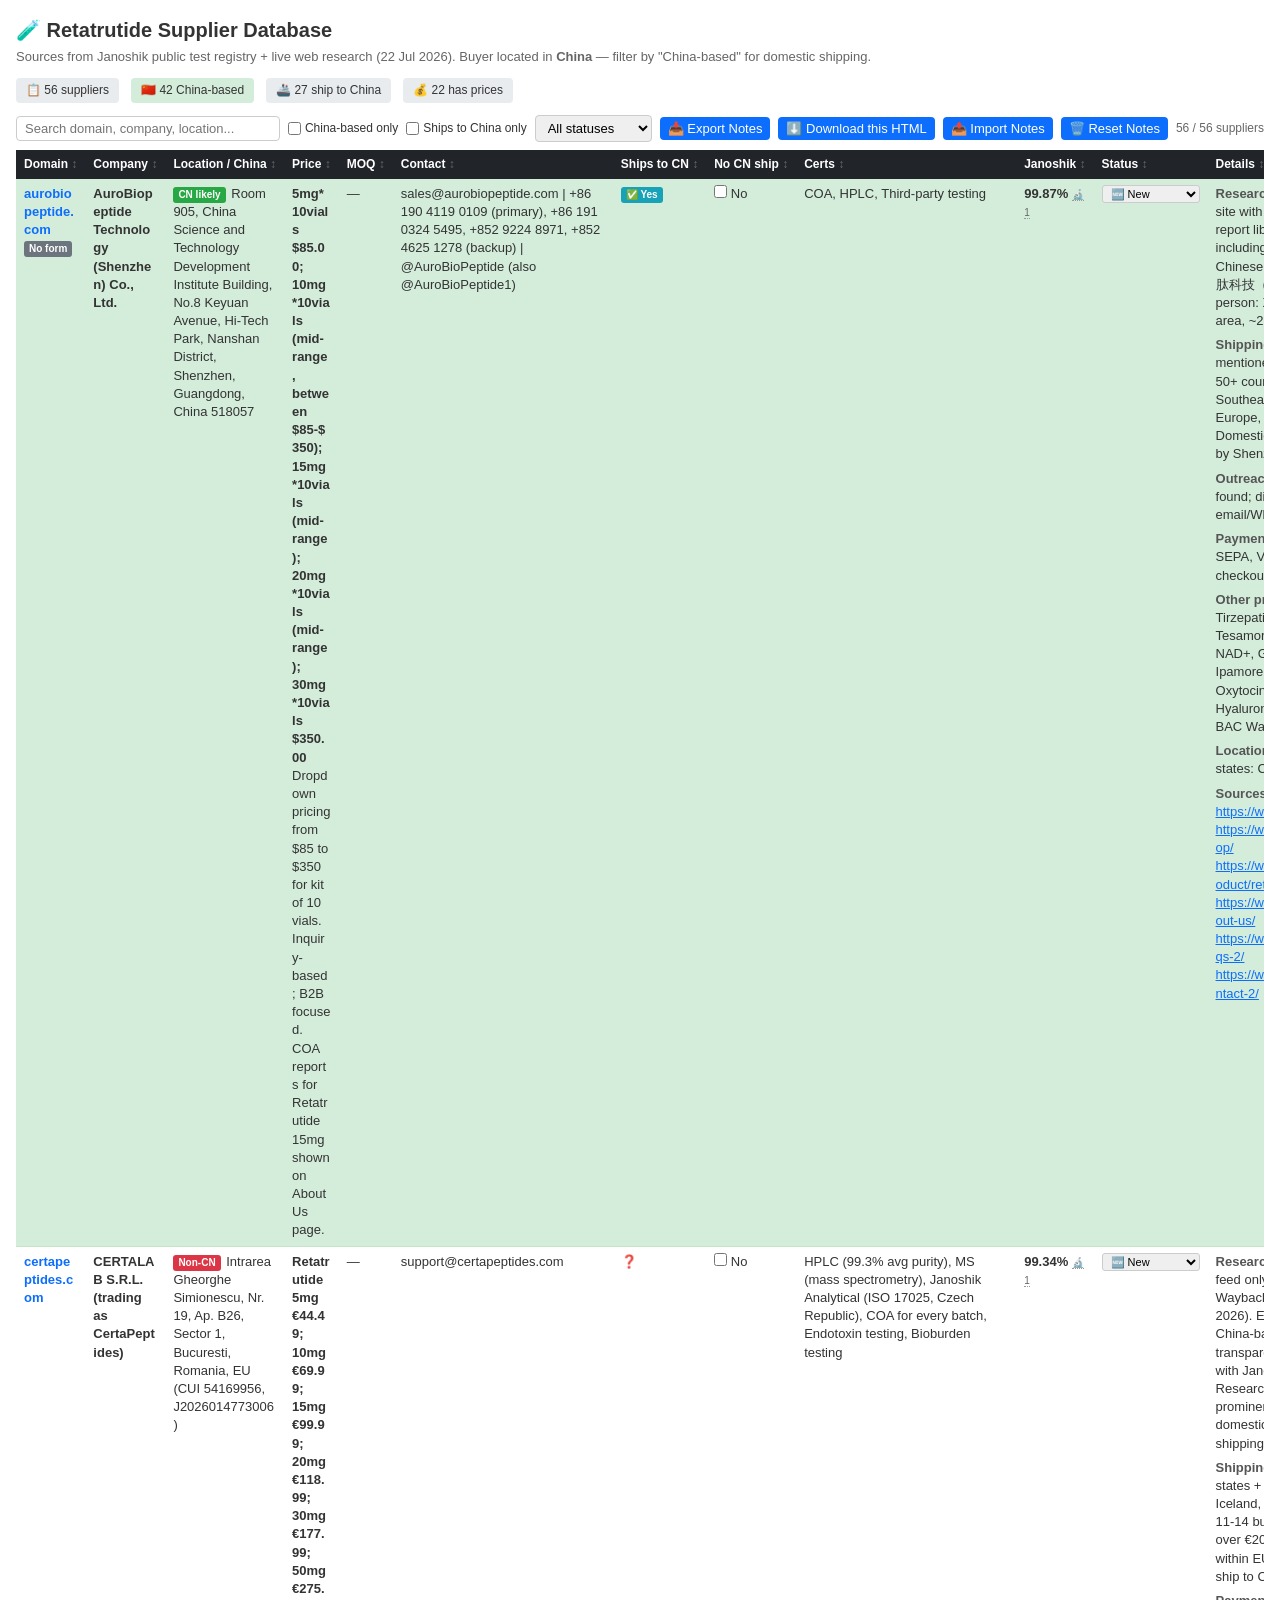
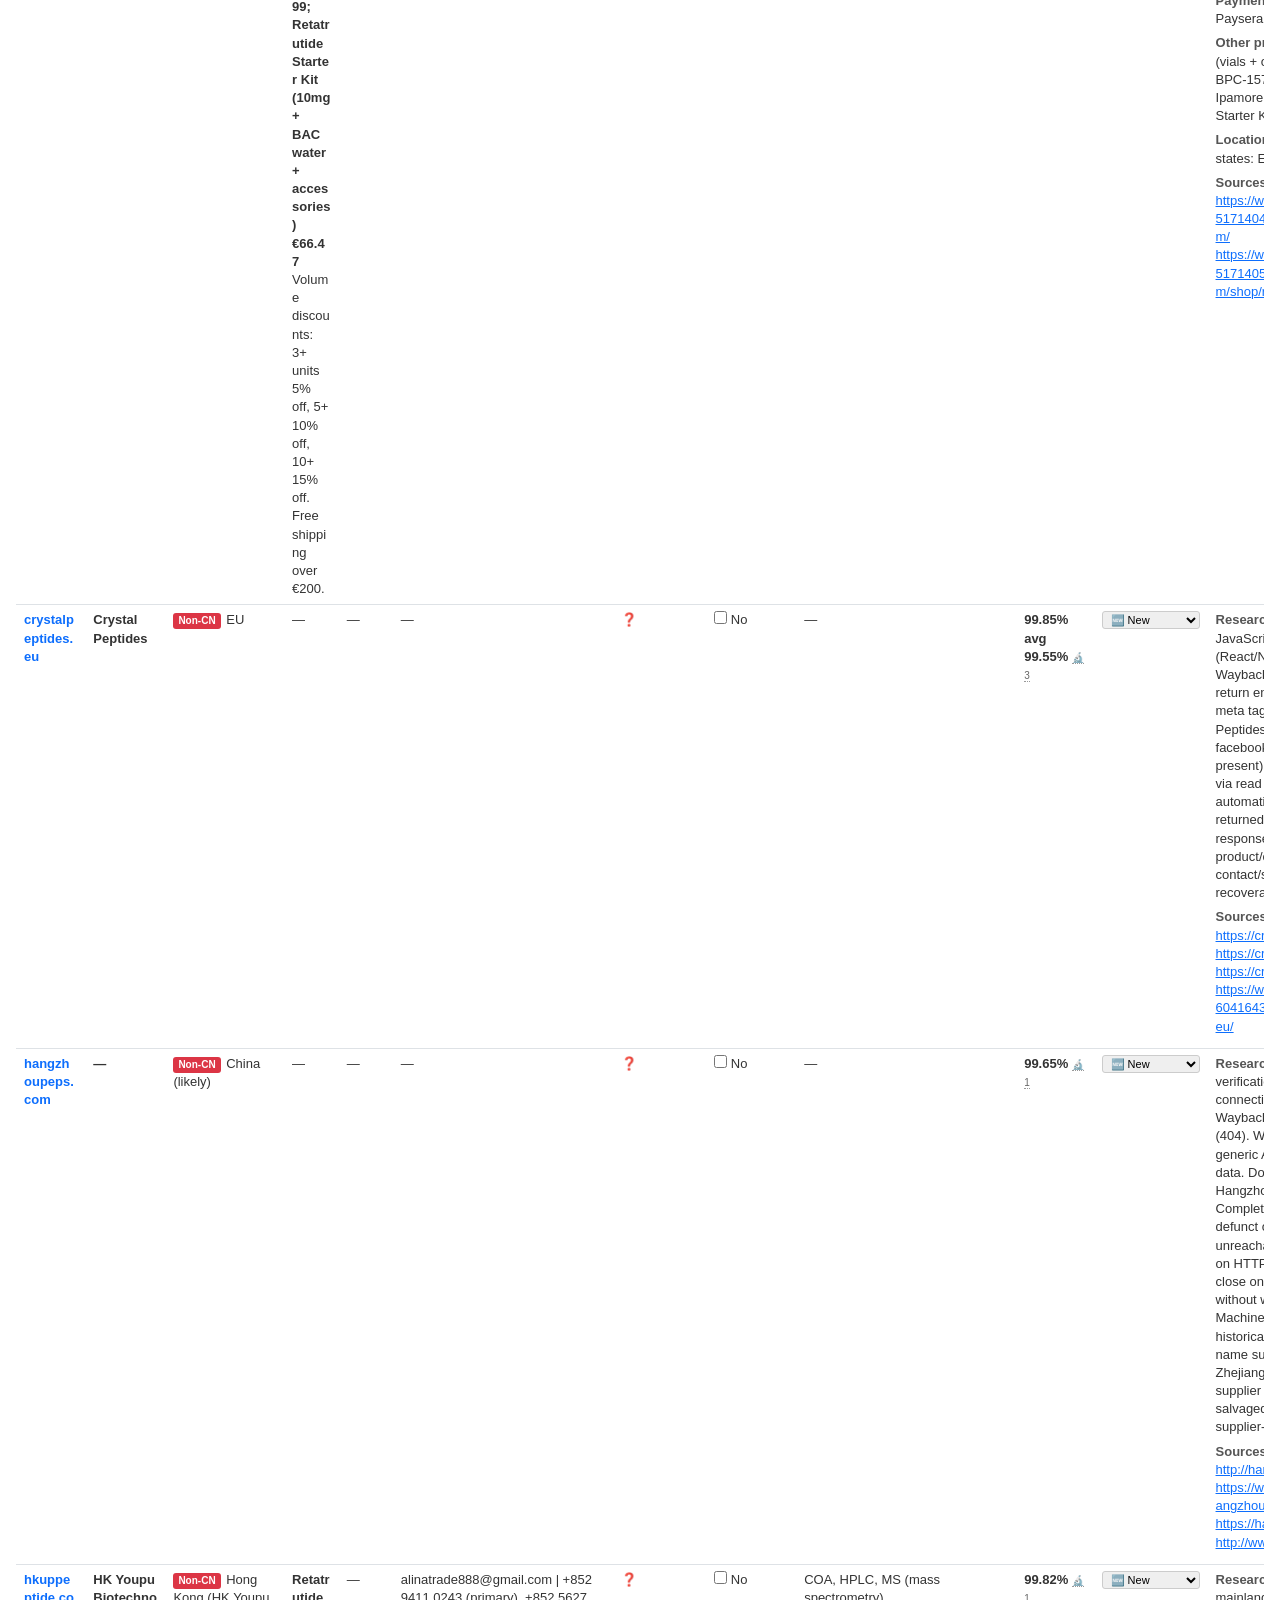
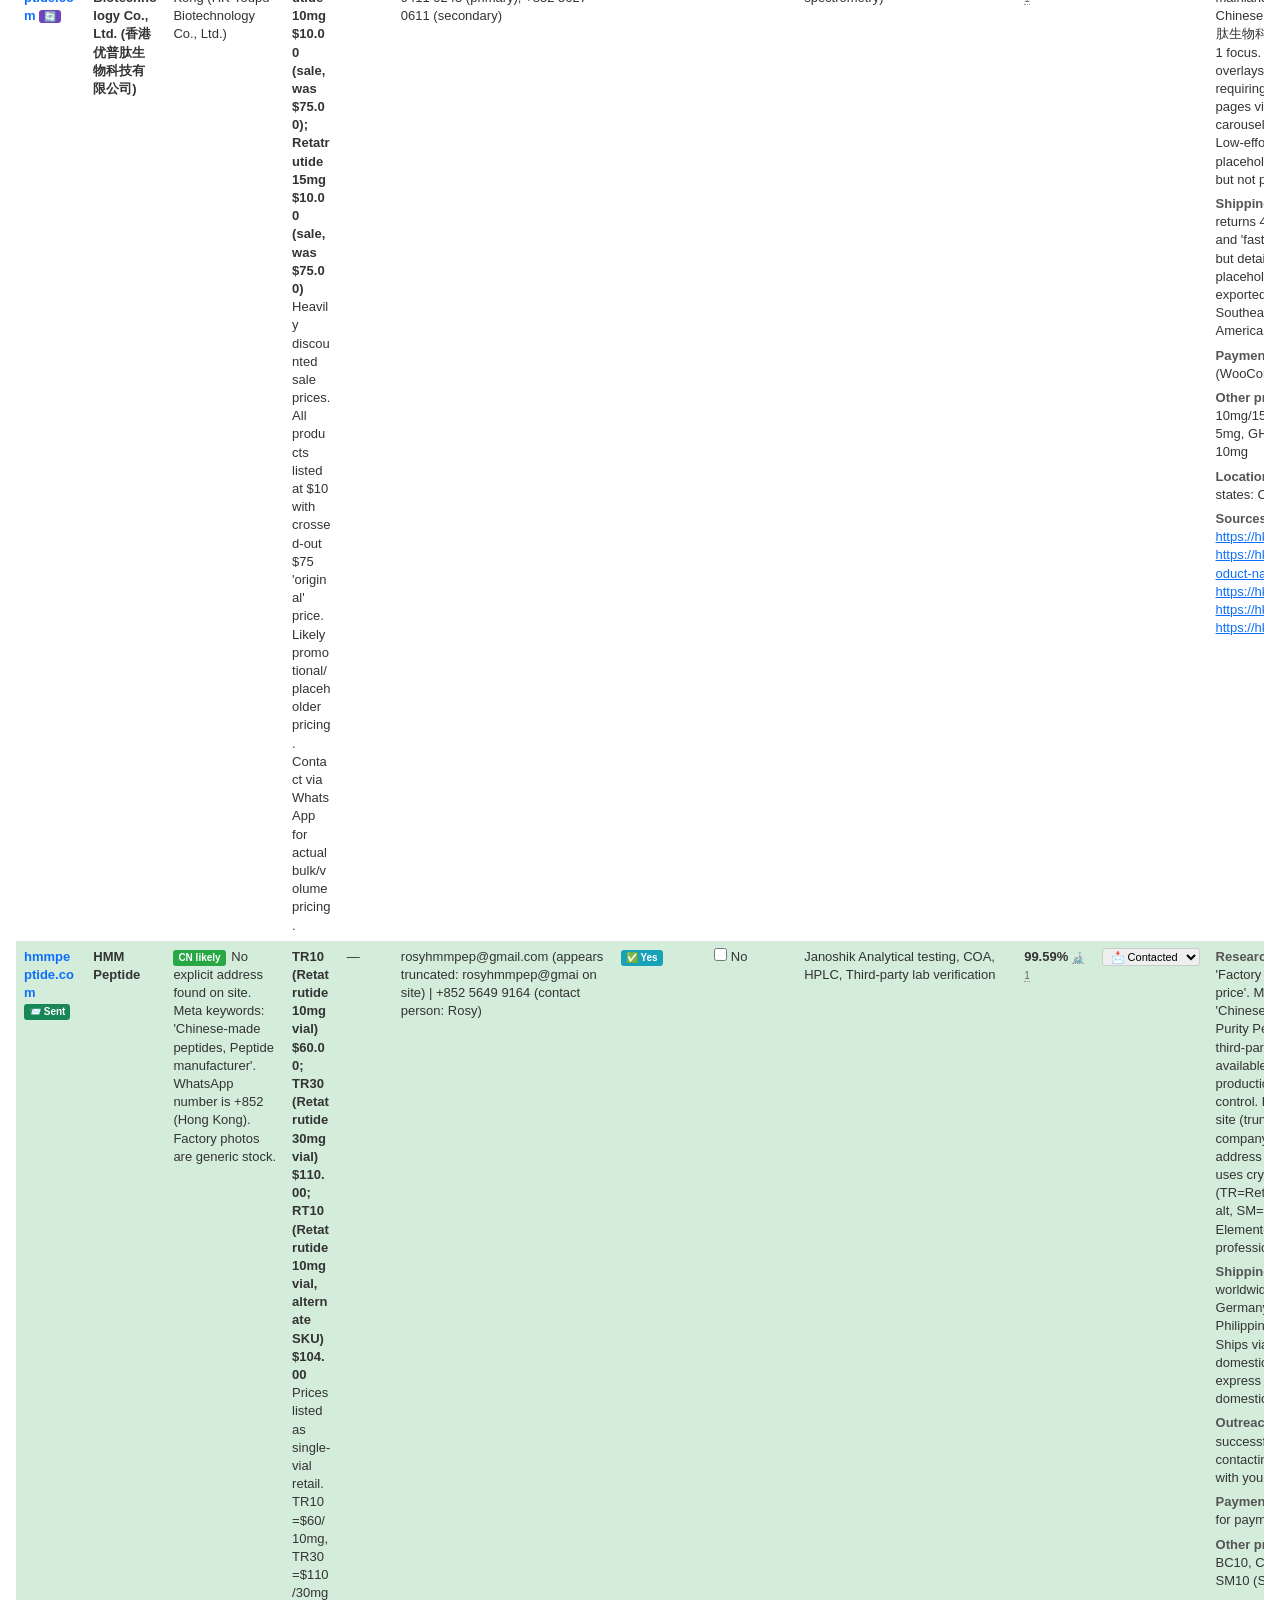
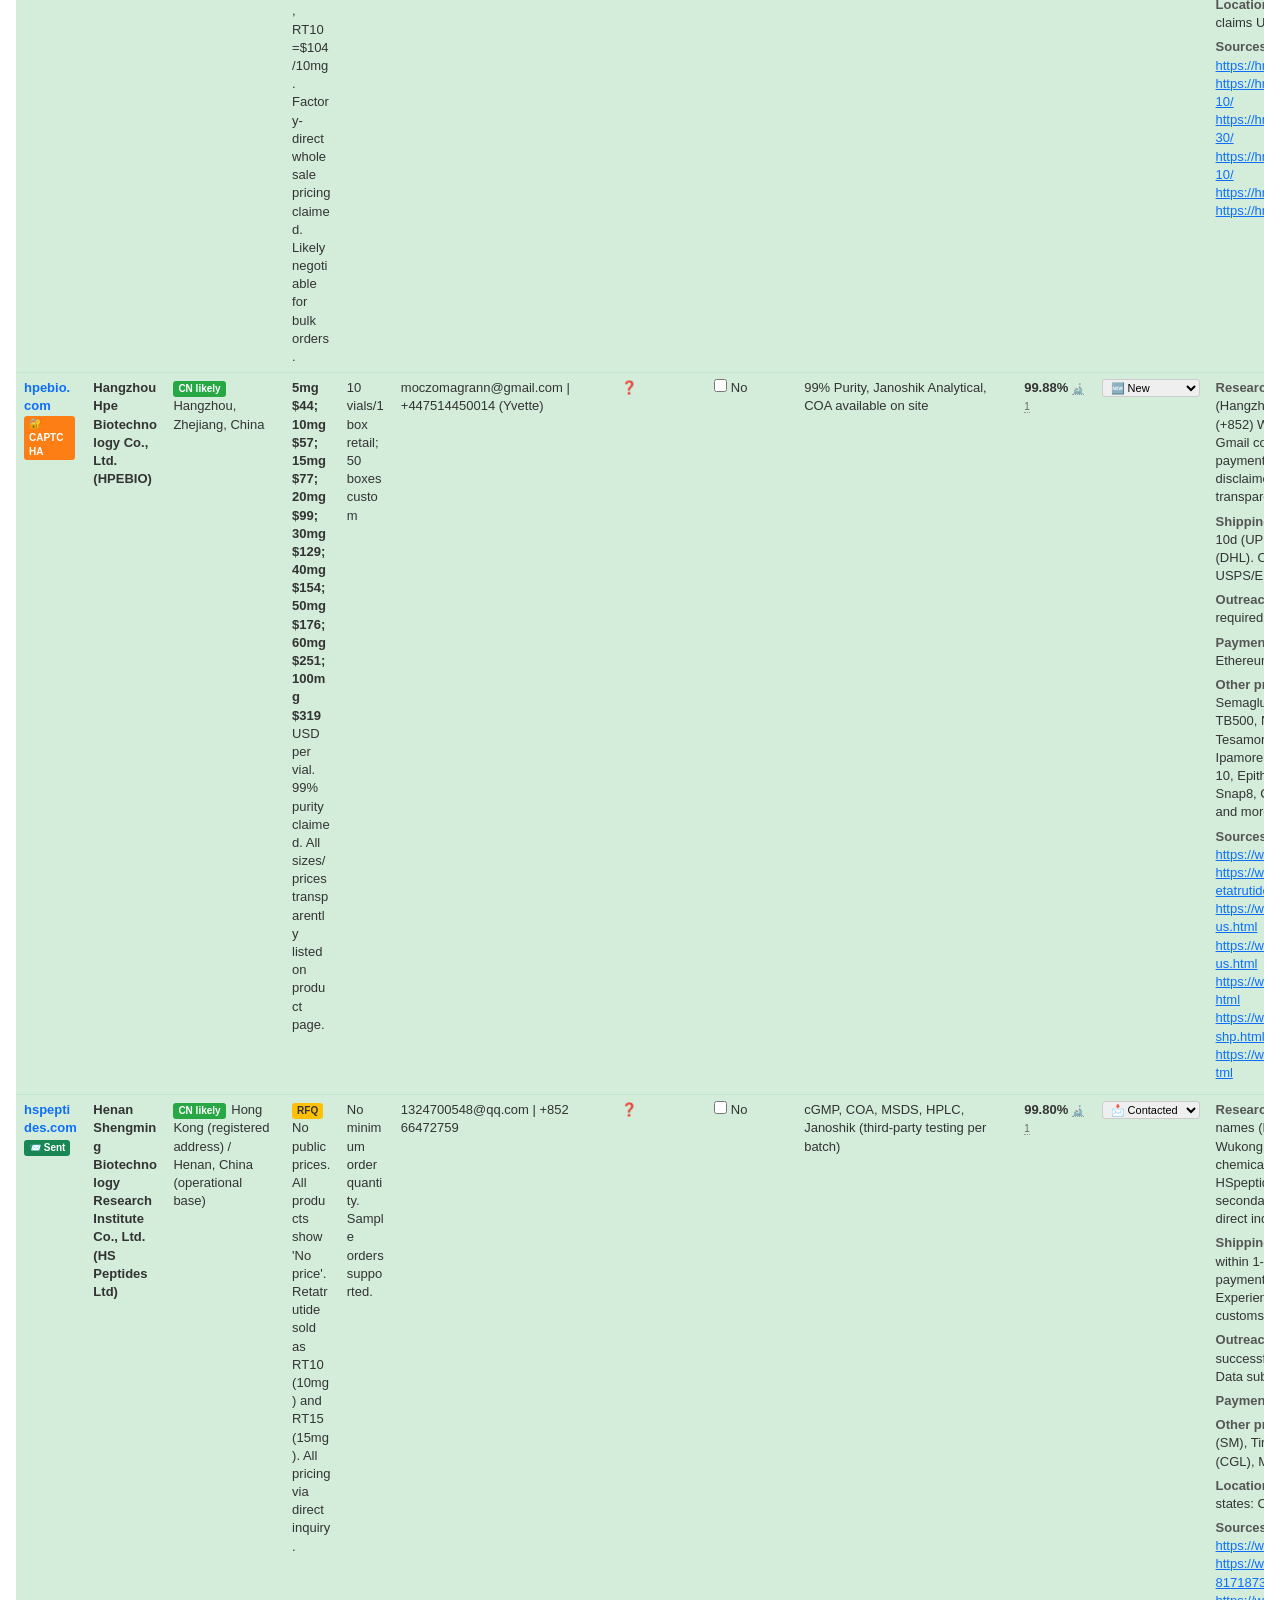
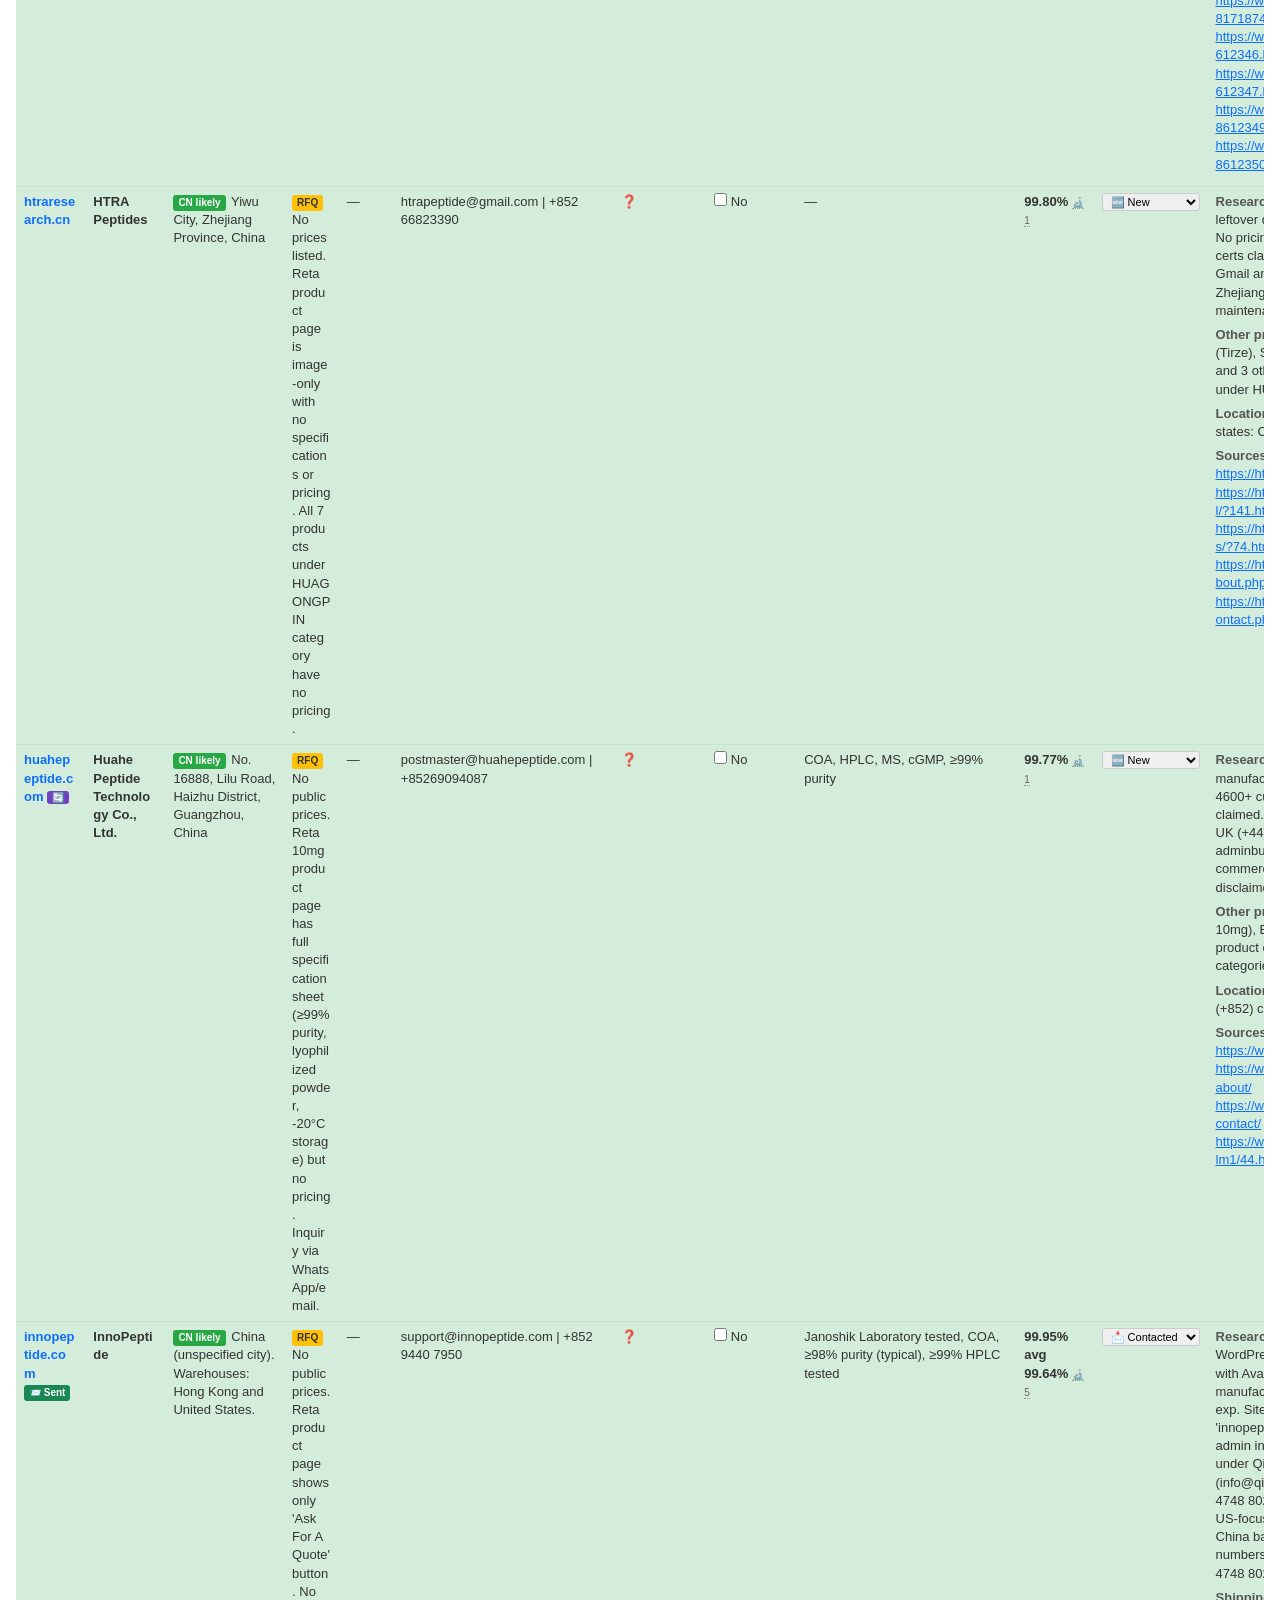
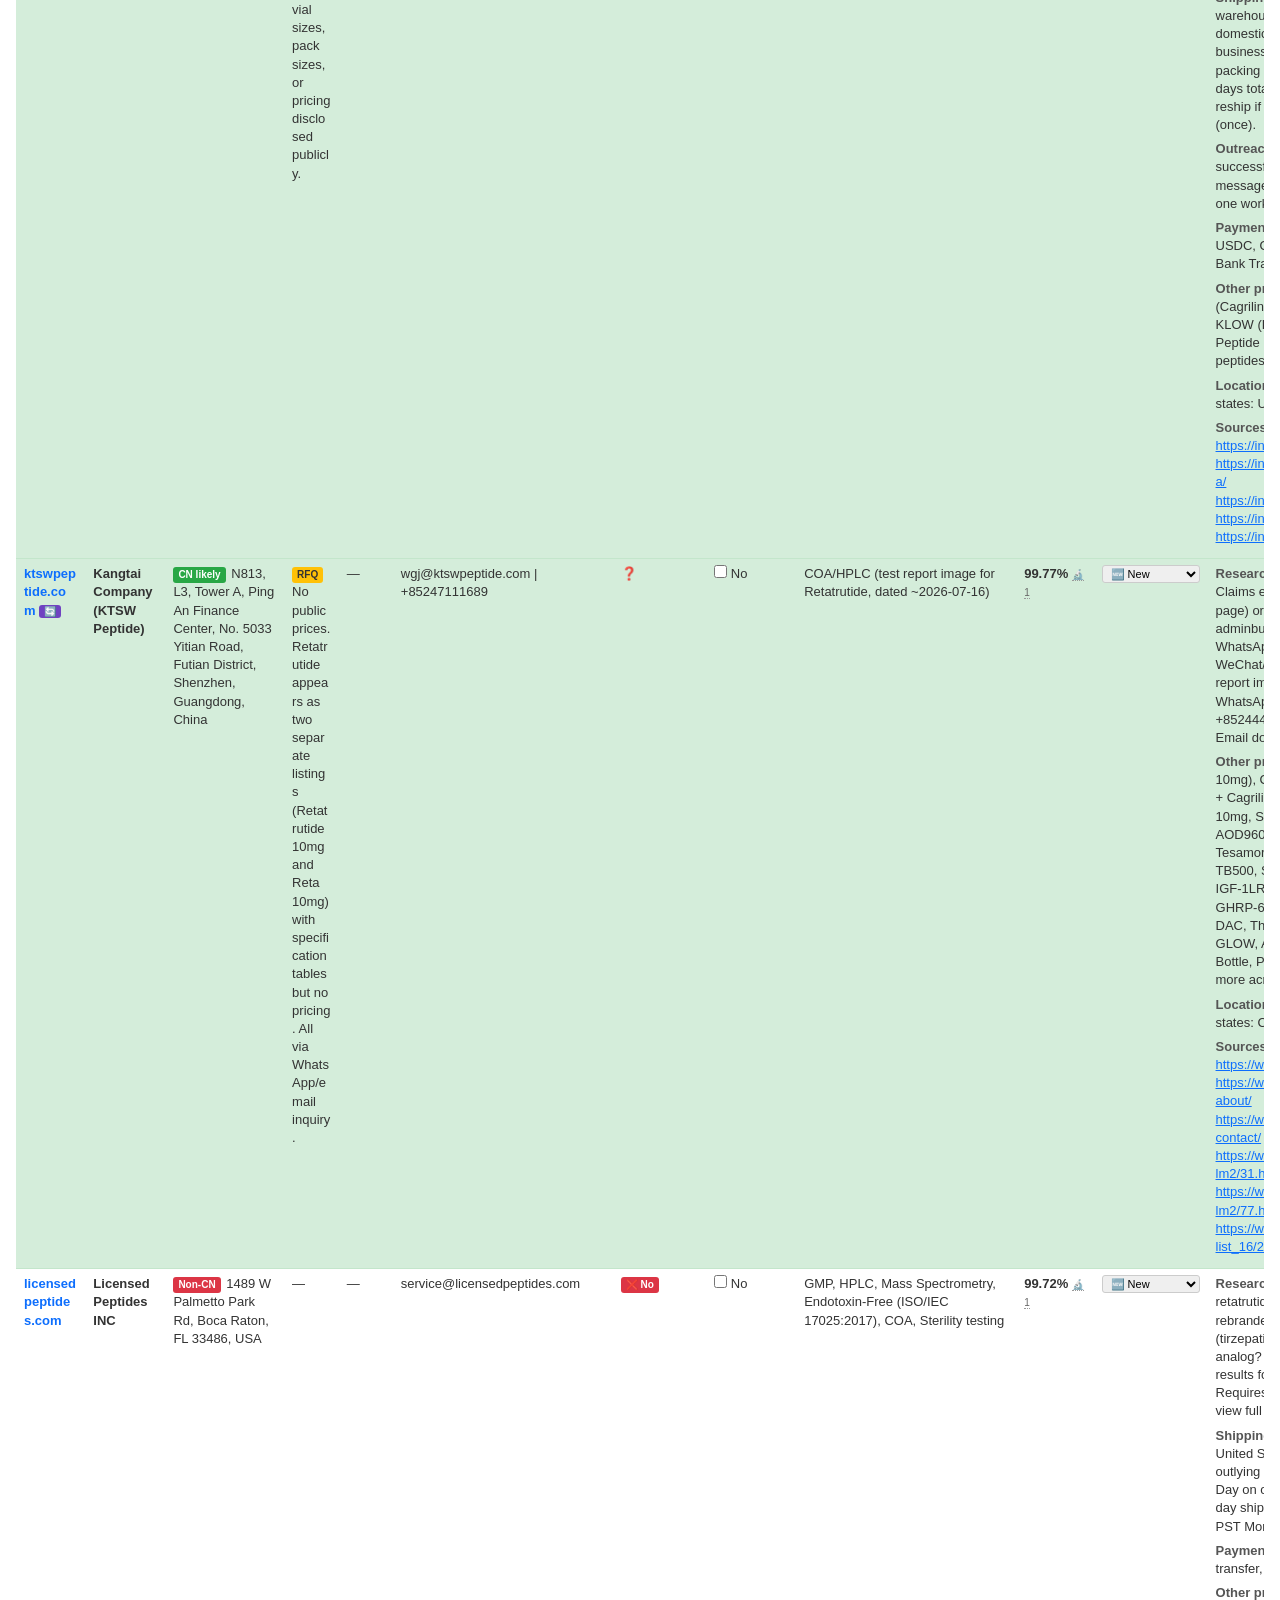
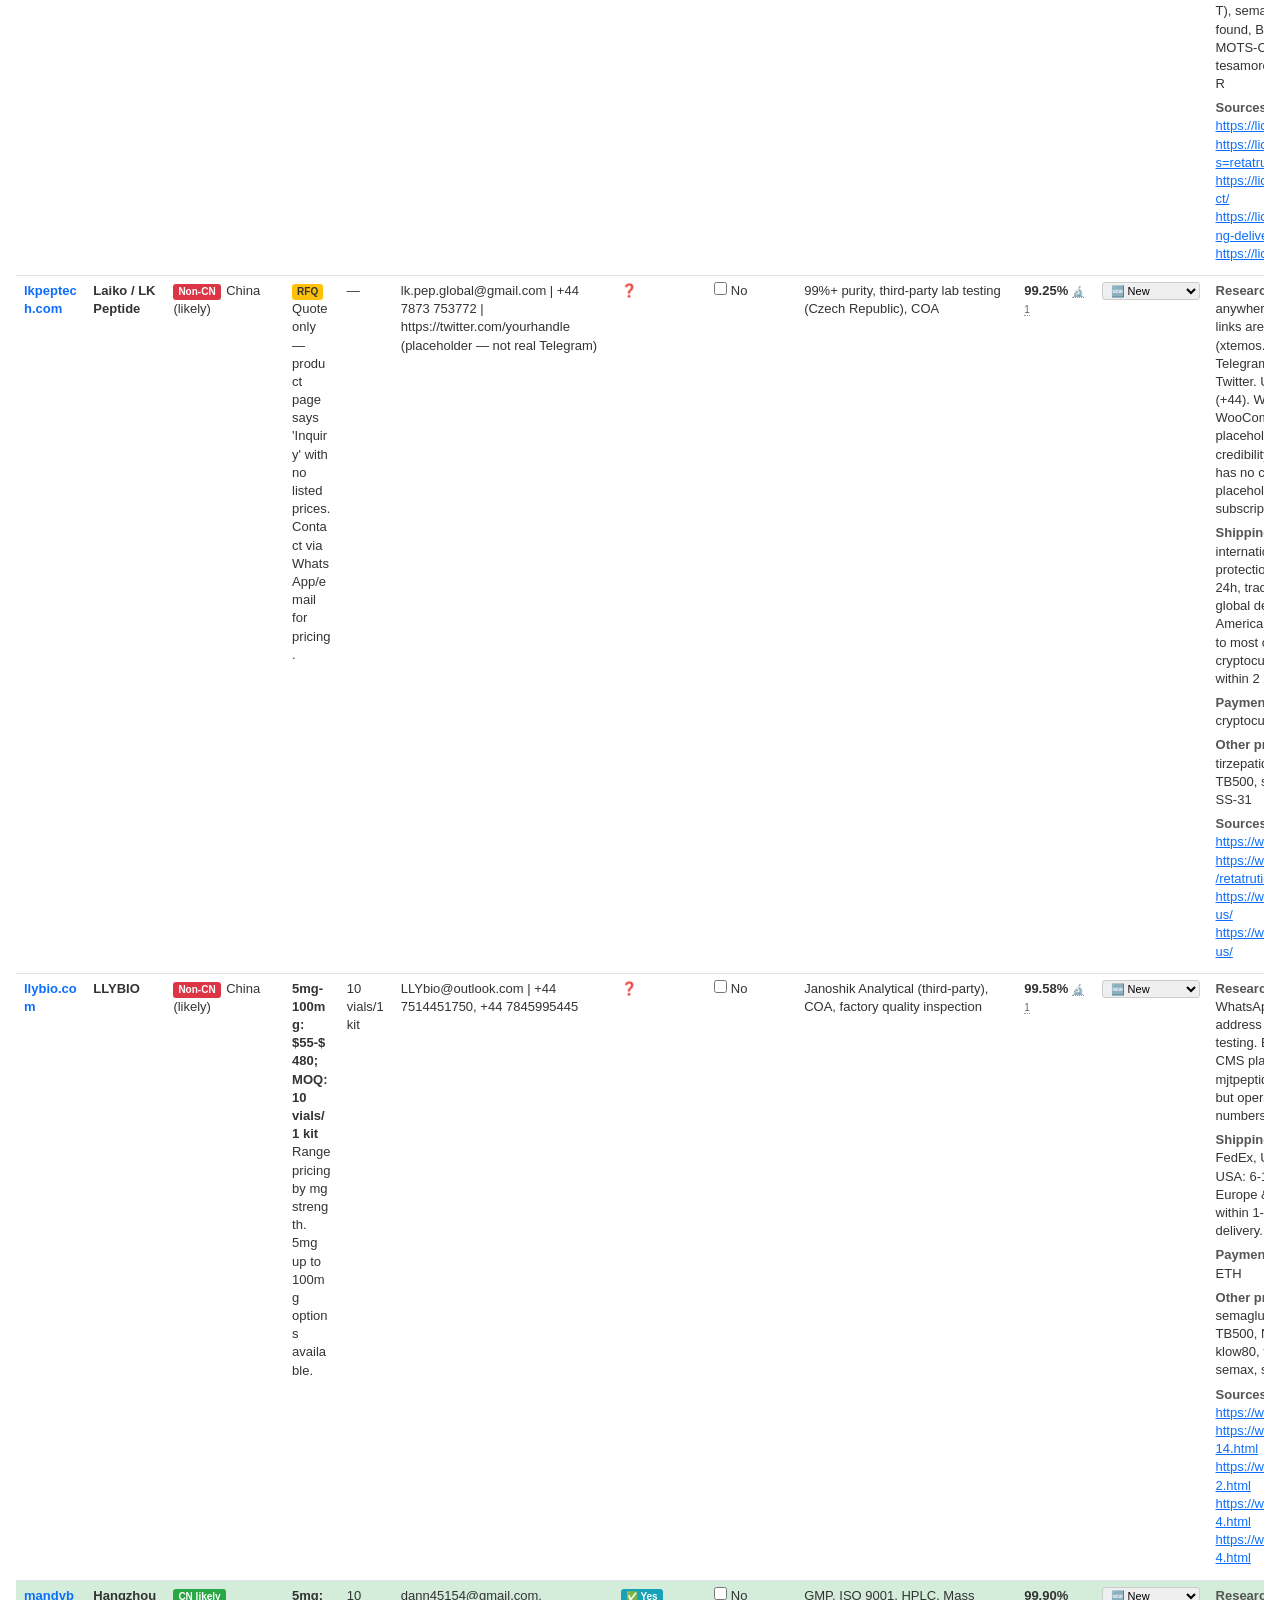
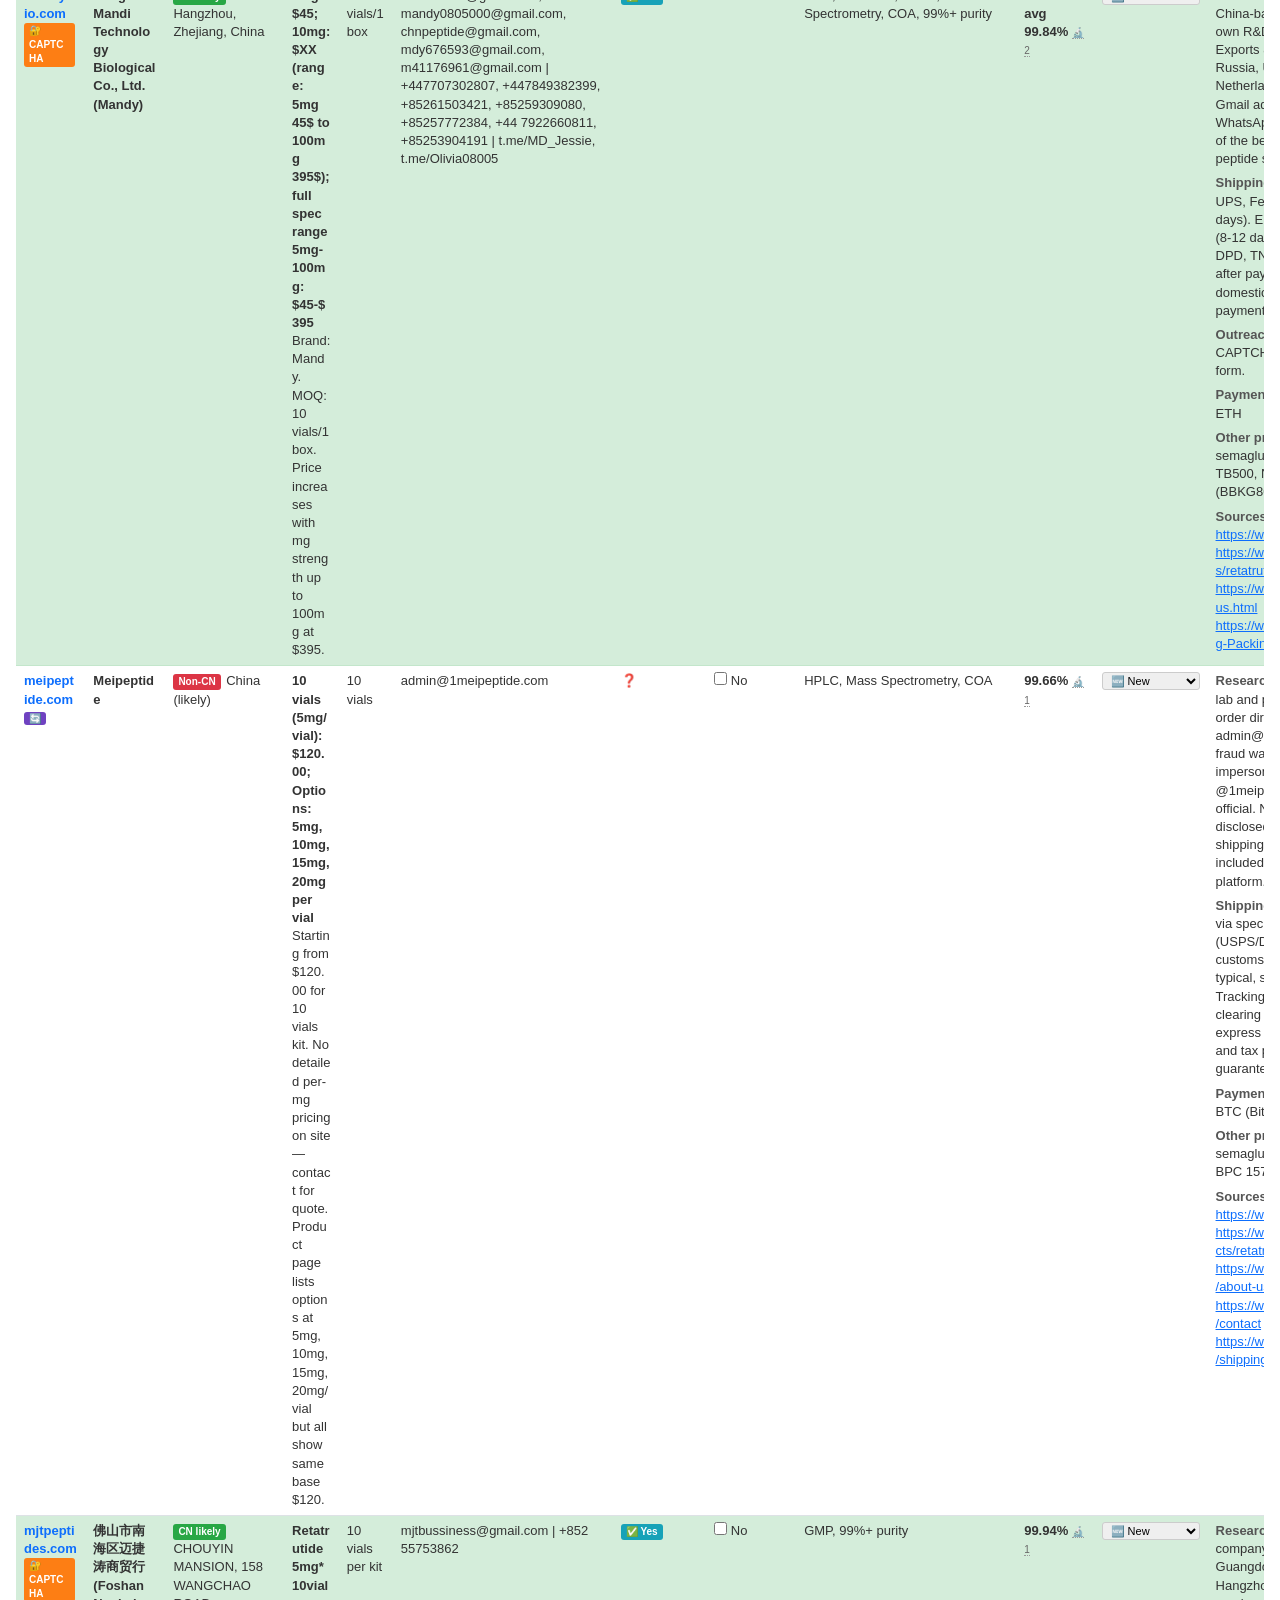
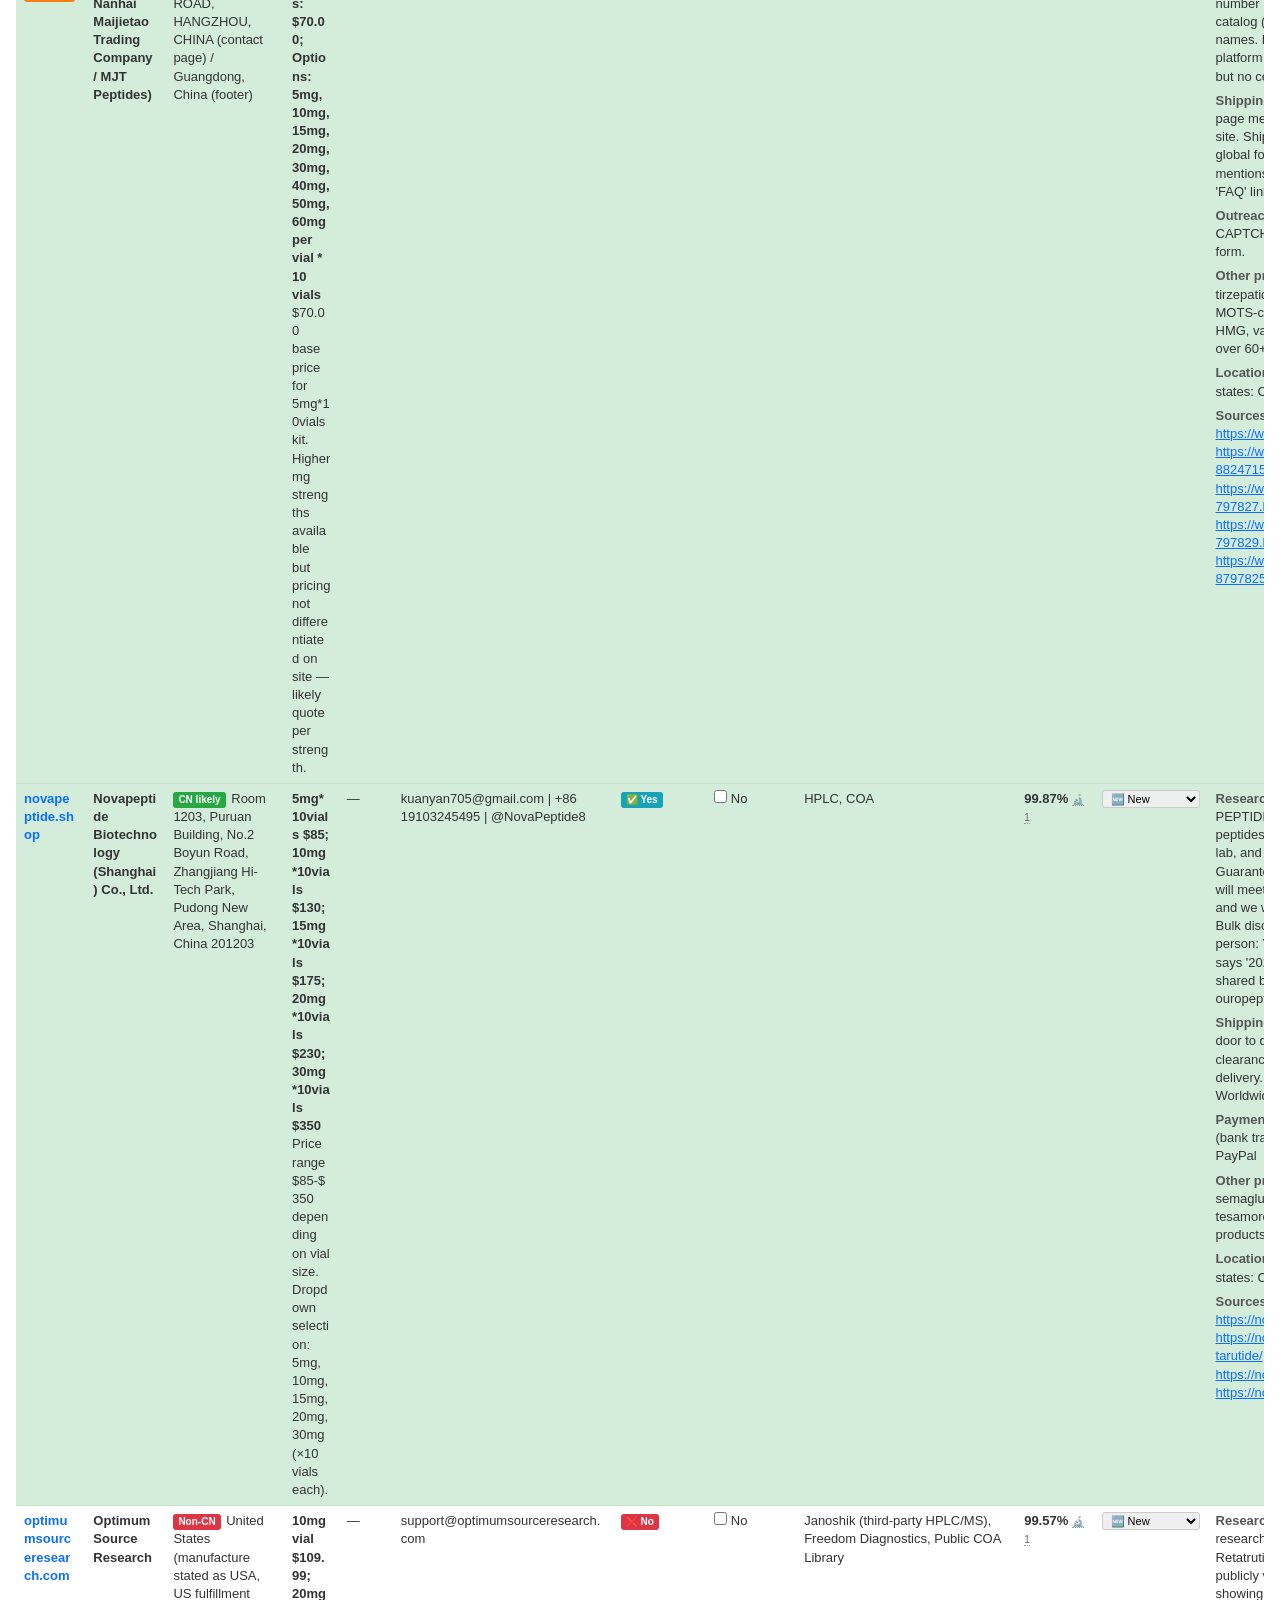
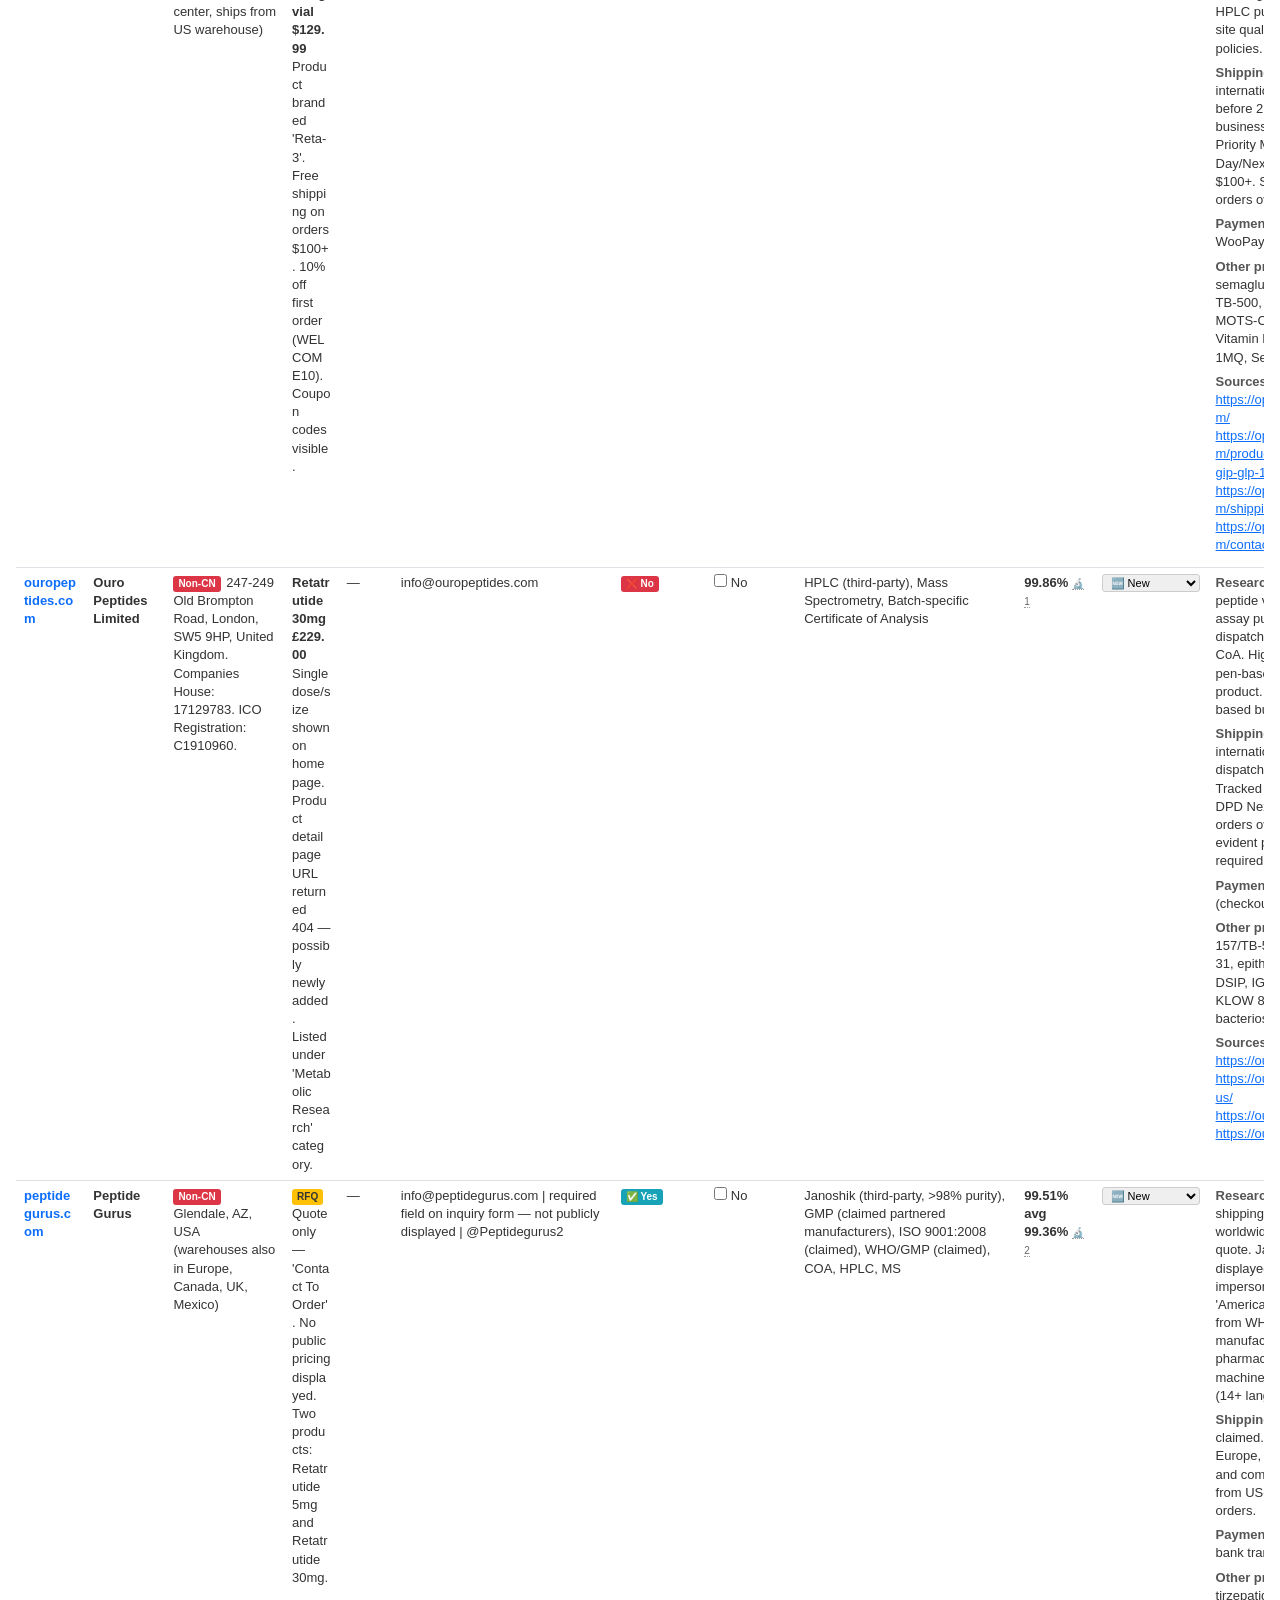
==== index.html @ 99a6c4c1 "Initial: Retatrutide supplier database with 56 entries" ====
<!DOCTYPE html>
<html lang="en">
<head>
<meta charset="UTF-8">
<meta name="viewport" content="width=device-width, initial-scale=1.0">
<title>Retatrutide Supplier Database</title>
<style>
:root {
  --cn-green: #d4edda;
  --cn-border: #c3e6cb;
  --non-cn-red: #f8d7da;
  --non-cn-border: #f5c6cb;
  --table-stripe: #f8f9fa;
  --header-bg: #212529;
  --accent: #0d6efd;
}
* { box-sizing: border-box; margin: 0; padding: 0; }
body { font-family: -apple-system,BlinkMacSystemFont,'Segoe UI',Roboto,sans-serif; font-size: 13px; line-height: 1.4; padding: 16px; background: #fff; color: #333; }
h1 { font-size: 20px; margin-bottom: 4px; }
.subtitle { color: #666; font-size: 13px; margin-bottom: 12px; }
.stats-bar { display: flex; gap: 12px; flex-wrap: wrap; margin-bottom: 12px; }
.stat { background: #e9ecef; padding: 4px 10px; border-radius: 4px; font-size: 12px; }
.stat.cn { background: var(--cn-green); }
.controls { display: flex; gap: 8px; flex-wrap: wrap; align-items: center; margin-bottom: 8px; }
.controls input, .controls select, .controls button { font-size: 13px; padding: 4px 8px; border: 1px solid #ccc; border-radius: 4px; }
.controls button { background: #0d6efd; color: #fff; border: none; cursor: pointer; }
.controls button:hover { background: #0b5ed7; }
.controls label { display: flex; align-items: center; gap: 4px; font-size: 12px; cursor: pointer; }
table { border-collapse: collapse; width: 100%; white-space: nowrap; }
th { background: var(--header-bg); color: #fff; padding: 6px 8px; text-align: left; font-weight: 600; cursor: pointer; position: relative; user-select: none; font-size: 12px; }
th::after { content: ' ↕'; opacity: 0.3; }
th.sorted-asc::after { content: ' ▲'; opacity: 1; }
th.sorted-desc::after { content: ' ▼'; opacity: 1; }
th:hover { background: #343a40; }
td { padding: 6px 8px; border-bottom: 1px solid #dee2e6; vertical-align: top; white-space: normal; overflow-wrap: anywhere; }
tr.cn { background: var(--cn-green); }
tr.cn td { border-color: var(--cn-border); }
tr.non-cn { background: #fff; }
tr.no-cn-ship { background: var(--non-cn-red) !important; }
tr.no-cn-ship td { border-color: var(--non-cn-border); }
tr.hidden { display: none; }
tr:hover { filter: brightness(0.97); }
td.notes-cell, td.details-cell { min-width: 220px; white-space: normal; overflow-wrap: anywhere; }
.detail-label { color: #555; font-weight: 600; }
.detail-block { margin-bottom: 6px; }
.source-link { color: #0d6efd; display: block; overflow-wrap: anywhere; }
td textarea { width: 160px; height: 36px; font-size: 11px; border: 1px solid #ccc; border-radius: 3px; padding: 2px 4px; resize: vertical; }
td textarea:focus { border-color: var(--accent); outline: none; box-shadow: 0 0 0 2px rgba(13,110,253,0.15); }
select.status { font-size: 11px; padding: 1px 4px; border-radius: 3px; border: 1px solid #ccc; }
.badge { display: inline-block; font-size: 10px; padding: 1px 5px; border-radius: 3px; font-weight: 600; margin-right: 2px; }
.badge-contacted { background: #198754; color: #fff; }
.badge-captcha { background: #fd7e14; color: #fff; }
.badge-no-form { background: #6c757d; color: #fff; }
.badge-cn { background: #28a745; color: #fff; }
.badge-not-cn { background: #dc3545; color: #fff; }
.badge-ship { background: #17a2b8; color: #fff; }
.badge-rfq { background: #ffc107; color: #333; }
.badge-test { font-size: 10px; color: #666; cursor: help; border-bottom: 1px dotted #999; }
.batch-badge { background: #6f42c1; color: #fff; font-size: 10px; padding: 1px 5px; border-radius: 3px; cursor: help; }
.domain-link { font-weight: 600; color: #0d6efd; text-decoration: none; }
.domain-link:hover { text-decoration: underline; }
.ex-import { margin-top: 8px; display: flex; gap: 8px; align-items: center; }
.ex-import button { font-size: 12px; padding: 3px 10px; }
.toast { position: fixed; bottom: 20px; right: 20px; background: #333; color: #fff; padding: 8px 16px; border-radius: 6px; font-size: 13px; opacity: 0; transition: opacity 0.3s; pointer-events: none; z-index: 999; }
.toast.show { opacity: 1; }
@media (max-width: 800px) { td, th { white-space: normal; } td textarea { width: 100px; } }
</style>
</head>
<body>
<h1>🧪 Retatrutide Supplier Database</h1>
<p class="subtitle">Sources from Janoshik public test registry + live web research (22 Jul 2026). Buyer located in <b>China</b> — filter by "China-based" for domestic shipping.</p>

<div class="stats-bar" id="stats-bar"></div>

<div class="controls">
  <input type="text" id="search" placeholder="Search domain, company, location..." style="flex:1;min-width:160px;">
  <label><input type="checkbox" id="chinaOnly"> China-based only</label>
  <label><input type="checkbox" id="shipChinaOnly"> Ships to China only</label>
  <select id="statusFilter">
    <option value="">All statuses</option>
    <option value="new">🆕 New</option>
    <option value="contacted">📩 Contacted</option>
    <option value="replied">💬 Replied</option>
    <option value="ordered">📦 Ordered</option>
    <option value="dead">⛔ Dead</option>
  </select>
  <button onclick="saveExport()">📥 Export Notes</button>
  <button onclick="downloadDatabase()">⬇️ Download this HTML</button>
  <input type="file" id="importFile" accept=".json" style="display:none" onchange="importNotes(event)">
  <button onclick="document.getElementById('importFile').click()">📤 Import Notes</button>
  <button onclick="resetNotes()">🗑️ Reset Notes</button>
  <span id="rowCount" style="font-size:12px;color:#666;"></span>
</div>

<div style="overflow-x:auto">
<table id="table">
<thead>
<tr>
<th data-col="domain">Domain</th>
<th data-col="company">Company</th>
<th data-col="china">Location / China</th>
<th data-col="price">Price</th>
<th data-col="moq">MOQ</th>
<th data-col="contact">Contact</th>
<th data-col="ships">Ships to CN</th>
<th data-col="noChinaShip">No CN ship</th>
<th data-col="certs">Certs</th>
<th data-col="purity">Janoshik</th>
<th data-col="status">Status</th>
<th data-col="details">Details</th>
<th data-col="notes">Notes</th>
</tr>
</thead>
<tbody id="tbody"></tbody>
</table>
</div>

<div class="ex-import">
  <span id="lastSaved" style="font-size:11px;color:#999;"></span>
</div>
<div id="toast" class="toast"></div>

<script>
const SUPPLIERS = [
  {
    domain: "aurobiopeptide.com",
    company: "AuroBiopeptide Technology (Shenzhen) Co., Ltd.",
    location: "Room 905, China Science and Technology Development Institute Building, No.8 Keyuan Avenue, Hi-Tech Park, Nanshan District, Shenzhen, Guangdong, China 518057",
    location_evidence: "Website states: China (Shenzhen)",
    china_based: true,
    ships_to_china: true,
    prices: "5mg*10vials $85.00; 10mg*10vials (mid-range, between $85-$350); 15mg*10vials (mid-range); 20mg*10vials (mid-range); 30mg*10vials $350.00",
    price_notes: "Dropdown pricing from $85 to $350 for kit of 10 vials. Inquiry-based; B2B focused. COA reports for Retatrutide 15mg shown on About Us page.",
    moq: "",
    email: "sales@aurobiopeptide.com",
    whatsapp: "+86 190 4119 0109 (primary), +86 191 0324 5495, +852 9224 8971, +852 4625 1278 (backup)",
    telegram: "@AuroBioPeptide (also @AuroBioPeptide1)",
    wechat: "",
    certs: "COA, HPLC, Third-party testing",
    purity: "99.87%",
    test_count: 1,
    shipping_notes: "Global shipping mentioned on homepage; claims 50+ countries served. Ships to Southeast Asia, Middle East, Europe, South America, Africa. Domestic China shipping implied by Shenzhen base.",
    payment: "Credit/Debit cards, SEPA, Visa/Mastercard logos on checkout",
    batch_group: "",
    other_products: "Semaglutide, Tirzepatide, BPC-157, TB-500, Tesamorelin, Cagrilintide, GHK-Cu, NAD+, Glutathione, MOTS-c, Ipamorelin, LL-37, AOD-9604, Oxytocin Acetate, SNAP-8, Hyaluronic Acid, KLOW Blend, BAC Water",
    notes: "Well-structured B2B site with Elementor. Has quality report library on About page including Retatrutide 15mg COA. Chinese company name: 奥洛生物肽科技（深圳）有限公司. Contact person: Xu Garden. 20+ mu plant area, ~200 employees.",
    outreach_status: "no_form",
    outreach_detail: "No public webform found; direct email/WhatsApp/Telegram only.",
    source_urls: ["https://www.aurobiopeptide.com/", "https://www.aurobiopeptide.com/shop/", "https://www.aurobiopeptide.com/product/retarutide/", "https://www.aurobiopeptide.com/about-us/", "https://www.aurobiopeptide.com/faqs-2/", "https://www.aurobiopeptide.com/contact-2/"],
    source: "janoshik",
    reachable: true
  },
  {
    domain: "certapeptides.com",
    company: "CERTALAB S.R.L. (trading as CertaPeptides)",
    location: "Intrarea Gheorghe Simionescu, Nr. 19, Ap. B26, Sector 1, Bucuresti, Romania, EU (CUI 54169956, J2026014773006)",
    location_evidence: "Website states: Europe",
    china_based: false,
    ships_to_china: null,
    prices: "Retatrutide 5mg €44.49; 10mg €69.99; 15mg €99.99; 20mg €118.99; 30mg €177.99; 50mg €275.99; Retatrutide Starter Kit (10mg + BAC water + accessories) €66.47",
    price_notes: "Volume discounts: 3+ units 5% off, 5+ 10% off, 10+ 15% off. Free shipping over €200.",
    moq: "",
    email: "support@certapeptides.com",
    whatsapp: "",
    telegram: "",
    wechat: "",
    certs: "HPLC (99.3% avg purity), MS (mass spectrometry), Janoshik Analytical (ISO 17025, Czech Republic), COA for every batch, Endotoxin testing, Bioburden testing",
    purity: "99.34%",
    test_count: 1,
    shipping_notes: "Ships to 27 EU member states + Switzerland, UK, Norway, Iceland, Israel. EU carrier network, 11-14 business days, free shipping over €200. No customs paperwork within EU. Does NOT appear to ship to China.",
    payment: "SEPA bank transfer, Paysera, Credit/Debit cards",
    batch_group: "",
    other_products: "Semaglutide (vials + oral tablets), Tirzepatide, BPC-157, GHK-Cu, Epitalon, Ipamorelin, Selank, Glow Blend, Starter Kits, Bacteriostatic Water",
    notes: "Live site returns RSS feed only (broken). Data from Wayback Machine snapshot (May 2026). EU-based (Romania), NOT China-based. Exceptionally transparent: publishes every COA with Janoshik verification links. Research-use-only disclaimer prominent. Not suitable for China domestic buyer — no China shipping evident.",
    outreach_status: "",
    outreach_detail: "",
    source_urls: ["https://web.archive.org/web/20260517140456/https://certapeptides.com/", "https://web.archive.org/web/20260517140509/https://certapeptides.com/shop/retatrutide"],
    source: "janoshik",
    reachable: false
  },
  {
    domain: "crystalpeptides.eu",
    company: "Crystal Peptides",
    location: "EU",
    location_evidence: "",
    china_based: null,
    ships_to_china: null,
    prices: "",
    price_notes: "",
    moq: "",
    email: "",
    whatsapp: "",
    telegram: "",
    wechat: "",
    certs: "",
    purity: "99.85% avg 99.55%",
    test_count: 3,
    shipping_notes: "",
    payment: "",
    batch_group: "",
    other_products: "",
    notes: "Site is entirely JavaScript-rendered (React/Next.js). Both live site and Wayback Machine snapshots return empty HTML shells with only meta tags (author: Crystal Peptides, twitter: @crystalpeptides, facebook-domain-verification present). No content extractable via read tool. Would need browser automation to render. Web search returned generic AI safety response, not actual product/contact data. No contact/shipping/product info recoverable.",
    outreach_status: "",
    outreach_detail: "",
    source_urls: ["https://crystalpeptides.eu/", "https://crystalpeptides.eu/shop", "https://crystalpeptides.eu/contact", "https://web.archive.org/web/20260604164305/https://crystalpeptides.eu/"],
    source: "janoshik",
    reachable: false
  },
  {
    domain: "hangzhoupeps.com",
    company: "",
    location: "China (likely)",
    location_evidence: "",
    china_based: null,
    ships_to_china: null,
    prices: "",
    price_notes: "",
    moq: "",
    email: "",
    whatsapp: "",
    telegram: "",
    wechat: "",
    certs: "",
    purity: "99.65%",
    test_count: 1,
    shipping_notes: "",
    payment: "",
    batch_group: "",
    other_products: "",
    notes: "SSL certificate verification error on HTTPS, then connection closed on HTTP. No Wayback Machine captures found (404). Web search returned generic AI response, no actual site data. Domain name suggests Hangzhou-based peptide supplier. Completely unreachable — may be defunct or geo-blocked.; Site unreachable: SSL certificate error on HTTPS, socket connection close on HTTP (both with and without www prefix). Wayback Machine returns 404 — no historical snapshots found. Domain name suggests Hangzhou, Zhejiang, China-based peptide supplier but no data could be salvaged. Web search returned no supplier-specific results.",
    outreach_status: "",
    outreach_detail: "",
    source_urls: ["http://hangzhoupeps.com", "https://web.archive.org/web/2025/hangzhoupeps.com", "https://hangzhoupeps.com", "http://www.hangzhoupeps.com"],
    source: "janoshik",
    reachable: false
  },
  {
    domain: "hkuppeptide.com",
    company: "HK Youpu Biotechnology Co., Ltd. (香港优普肽生物科技有限公司)",
    location: "Hong Kong (HK Youpu Biotechnology Co., Ltd.)",
    location_evidence: "Website states: China",
    china_based: false,
    ships_to_china: null,
    prices: "Retatrutide 10mg $10.00 (sale, was $75.00); Retatrutide 15mg $10.00 (sale, was $75.00)",
    price_notes: "Heavily discounted sale prices. All products listed at $10 with crossed-out $75 'original' price. Likely promotional/placeholder pricing. Contact via WhatsApp for actual bulk/volume pricing.",
    moq: "",
    email: "alinatrade888@gmail.com",
    whatsapp: "+852 9411 0243 (primary), +852 5627 0611 (secondary)",
    telegram: "",
    wechat: "",
    certs: "COA, HPLC, MS (mass spectrometry)",
    purity: "99.82%",
    test_count: 1,
    shipping_notes: "Shipping policy page returns 404. Claims 'free shipping' and 'fast delivery' on about page but details are lorem ipsum placeholder text. Products exported to Europe, America, Southeast Asia, Middle East, Latin America per about page.",
    payment: "Credit card (WooCommerce checkout)",
    batch_group: "99.818%/20mg batch: vicopeptide.com; Batch cluster: 147614,147615",
    other_products: "Semaglutide 10mg/15mg/20mg, Cagrilintide 5mg, GHK-CU 50mg/100mg, MT-2 10mg",
    notes: "Hong Kong-based (not mainland China). About page has Chinese company name: 香港优普肽生物科技有限公司. Claims GLP-1 focus. Site has 'coming soon' overlays on shop/product pages requiring login to access. Product pages visible on homepage carousel. WooCommerce-based. Low-effort site with lorem ipsum placeholder text, suggesting active but not professionally complete.",
    outreach_status: "",
    outreach_detail: "",
    source_urls: ["https://hkuppeptide.com/", "https://hkuppeptide.com/product/product-name-9/", "https://hkuppeptide.com/about/", "https://hkuppeptide.com/contact/", "https://hkuppeptide.com/shop/"],
    source: "janoshik",
    reachable: true
  },
  {
    domain: "hmmpeptide.com",
    company: "HMM Peptide",
    location: "No explicit address found on site. Meta keywords: 'Chinese-made peptides, Peptide manufacturer'. WhatsApp number is +852 (Hong Kong). Factory photos are generic stock.",
    location_evidence: "Website claims USA shipping",
    china_based: true,
    ships_to_china: true,
    prices: "TR10 (Retatrutide 10mg vial) $60.00; TR30 (Retatrutide 30mg vial) $110.00; RT10 (Retatrutide 10mg vial, alternate SKU) $104.00",
    price_notes: "Prices listed as single-vial retail. TR10=$60/10mg, TR30=$110/30mg, RT10=$104/10mg. Factory-direct wholesale pricing claimed. Likely negotiable for bulk orders.",
    moq: "",
    email: "rosyhmmpep@gmail.com (appears truncated: rosyhmmpep@gmai on site)",
    whatsapp: "+852 5649 9164 (contact person: Rosy)",
    telegram: "",
    wechat: "",
    certs: "Janoshik Analytical testing, COA, HPLC, Third-party lab verification",
    purity: "99.59%",
    test_count: 1,
    shipping_notes: "Stable delivery worldwide: USA, UK, Australia, Germany, France, Malaysia, Philippines, etc. 7-15 day delivery. Ships via FedEx, UPS, DHL, or domestic express lines. 'Domestic express lines' suggests China domestic shipping available.",
    payment: "Contact via WhatsApp for payment details",
    batch_group: "",
    other_products: "BBG70, TSM10, BC10, CU50, K80, MS10, NJ500, SM10 (Semaglutide)",
    notes: "Self-describes as 'Factory direct sales, Wholesale price'. Meta keywords include 'Chinese-made peptides, 99% Purity Peptides'. Claims Janoshik third-party testing with reports available. About page details production system and quality control. Email appears broken on site (truncated @gmail). No company registration or physical address found. Product naming uses cryptic codes (TR=Retatrutide, RT=Retatrutide alt, SM=Semaglutide). Site Elementor-based, relatively professional.",
    outreach_status: "contacted",
    outreach_detail: "Webform submitted successfully: “Thanks for contacting us! We will be in touch with you shortly.”",
    source_urls: ["https://hmmpeptide.com/", "https://hmmpeptide.com/product/tr10/", "https://hmmpeptide.com/product/tr30/", "https://hmmpeptide.com/product/rt10/", "https://hmmpeptide.com/about/", "https://hmmpeptide.com/contact/"],
    source: "janoshik",
    reachable: true
  },
  {
    domain: "hpebio.com",
    company: "Hangzhou Hpe Biotechnology Co., Ltd. (HPEBIO)",
    location: "Hangzhou, Zhejiang, China",
    location_evidence: "",
    china_based: true,
    ships_to_china: null,
    prices: "5mg $44; 10mg $57; 15mg $77; 20mg $99; 30mg $129; 40mg $154; 50mg $176; 60mg $251; 100mg $319",
    price_notes: "USD per vial. 99% purity claimed. All sizes/prices transparently listed on product page.",
    moq: "10 vials/1 box retail; 50 boxes custom",
    email: "moczomagrann@gmail.com",
    whatsapp: "+447514450014 (Yvette)",
    telegram: "",
    wechat: "",
    certs: "99% Purity, Janoshik Analytical, COA available on site",
    purity: "99.88%",
    test_count: 1,
    shipping_notes: "Same-day ship. US 7-10d (UPS/FedEx). Europe 8-12d (DHL). Others: USPS/EMS/dedicated lines.",
    payment: "USDT, BTC, USDC, Ethereum",
    batch_group: "",
    other_products: "Tirzepatide, Semaglutide, MOTS-C, BPC157, TB500, NAD+, BBG70, KLOW80, Tesamorelin, GHK-CU, BB10, Ipamorelin, KPV, DSIP, KissPeptin-10, Epithalon, PT-141, IG01, Snap8, CJC-1295, CP10, Selank, and more",
    notes: "China manufacturer (Hangzhou). UK (+44) and HK (+852) WhatsApp numbers. All Gmail contacts. Crypto-only payments. Research chemical disclaimer. Only site with fully transparent public pricing.",
    outreach_status: "manual_captcha",
    outreach_detail: "Manual CAPTCHA required on Request a Quote form.",
    source_urls: ["https://www.hpebio.com/", "https://www.hpebio.com/products/retatrutide-5mg.html", "https://www.hpebio.com/about-us.html", "https://www.hpebio.com/contact-us.html", "https://www.hpebio.com/certificate.html", "https://www.hpebio.com/pkg-shp.html", "https://www.hpebio.com/products.html"],
    source: "janoshik",
    reachable: true
  },
  {
    domain: "hspeptides.com",
    company: "Henan Shengming Biotechnology Research Institute Co., Ltd. (HS Peptides Ltd)",
    location: "Hong Kong (registered address) / Henan, China (operational base)",
    location_evidence: "Website states: China",
    china_based: true,
    ships_to_china: null,
    prices: "",
    price_notes: "No public prices. All products show 'No price'. Retatrutide sold as RT10 (10mg) and RT15 (15mg). All pricing via direct inquiry.",
    moq: "No minimum order quantity. Sample orders supported.",
    email: "1324700548@qq.com",
    whatsapp: "+852 66472759",
    telegram: "",
    wechat: "",
    certs: "cGMP, COA, MSDS, HPLC, Janoshik (third-party testing per batch)",
    purity: "99.80%",
    test_count: 1,
    shipping_notes: "FedEx shipping. Ships within 1-3 business days after payment. 7-15 days delivery. Experienced with cold chain and customs clearance.",
    payment: "Bank Transfer, Bitcoin",
    batch_group: "",
    other_products: "Semaglutide (SM), Tirzepatide (TR), Cagrilintide (CGL), Mazdutide (MZD)",
    notes: "Products use coded names (RT=retatrutide). Chinese Wukong CMS platform. Research chemical disclaimer. Also uses HSpeptides@gmail.com as secondary contact. All prices via direct inquiry only.",
    outreach_status: "contacted",
    outreach_detail: "Webform submitted successfully: “congratulations, Data submitted successfully!”",
    source_urls: ["https://www.hspeptides.com/", "https://www.hspeptides.com/pro_58171873.html", "https://www.hspeptides.com/pro_58171874.html", "https://www.hspeptides.com/bk_28612346.html", "https://www.hspeptides.com/bk_28612347.html", "https://www.hspeptides.com/doc_28612349_0_0_1.html", "https://www.hspeptides.com/pro_28612350_0_0_1.html"],
    source: "janoshik",
    reachable: true
  },
  {
    domain: "htraresearch.cn",
    company: "HTRA Peptides",
    location: "Yiwu City, Zhejiang Province, China",
    location_evidence: "Website states: China (Zhejiang)",
    china_based: true,
    ships_to_china: null,
    prices: "",
    price_notes: "No prices listed. Reta product page is image-only with no specifications or pricing. All 7 products under HUAGONGPIN category have no pricing.",
    moq: "",
    email: "htrapeptide@gmail.com",
    whatsapp: "+852 66823390",
    telegram: "",
    wechat: "",
    certs: "",
    purity: "99.80%",
    test_count: 1,
    shipping_notes: "",
    payment: "",
    batch_group: "",
    other_products: "Tirzepatide (Tirze), Semaglutide (Sema), MT2, and 3 other unlabeled products under HUAGONGPIN category",
    notes: "Minimal CMS site with leftover demo content from 2018. No pricing, no e-commerce, no certs claimed. Contact only via Gmail and HK WhatsApp. Yiwu, Zhejiang-based. Low-effort site maintenance.",
    outreach_status: "",
    outreach_detail: "",
    source_urls: ["https://htraresearch.cn/", "https://htraresearch.cn/product/html/?141.html", "https://htraresearch.cn/product/class/?74.html", "https://htraresearch.cn/page/html/about.php", "https://htraresearch.cn/page/html/contact.php"],
    source: "janoshik",
    reachable: true
  },
  {
    domain: "huahepeptide.com",
    company: "Huahe Peptide Technology Co., Ltd.",
    location: "No. 16888, Lilu Road, Haizhu District, Guangzhou, China",
    location_evidence: "Hong Kong (+852) contact numbers",
    china_based: true,
    ships_to_china: null,
    prices: "",
    price_notes: "No public prices. Reta 10mg product page has full specification sheet (≥99% purity, lyophilized powder, -20°C storage) but no pricing. Inquiry via WhatsApp/email.",
    moq: "",
    email: "postmaster@huahepeptide.com",
    whatsapp: "+85269094087",
    telegram: "",
    wechat: "",
    certs: "COA, HPLC, MS, cGMP, ≥99% purity",
    purity: "99.77%",
    test_count: 1,
    shipping_notes: "",
    payment: "",
    batch_group: "99.772%/9.74mg batch: ktswpeptide.com; Batch cluster: 196378,196379,196381",
    other_products: "Tirzepatide (Tirz 10mg), BPC-157 10mg, and full product catalog across multiple categories",
    notes: "Guangzhou-based manufacturer claiming since 2006. 4600+ customers and 35+ IP claimed. Multiple HK (+852) and UK (+44) WhatsApp numbers. adminbuy.cn CMS template. No e-commerce. Research chemical disclaimer.",
    outreach_status: "",
    outreach_detail: "",
    source_urls: ["https://www.huahepeptide.com/", "https://www.huahepeptide.com/?about/", "https://www.huahepeptide.com/?contact/", "https://www.huahepeptide.com/?lm1/44.html"],
    source: "janoshik",
    reachable: true
  },
  {
    domain: "innopeptide.com",
    company: "InnoPeptide",
    location: "China (unspecified city). Warehouses: Hong Kong and United States.",
    location_evidence: "Website states: USA / Europe (ships within)",
    china_based: true,
    ships_to_china: null,
    prices: "",
    price_notes: "No public prices. Reta product page shows only 'Ask For A Quote' button. No vial sizes, pack sizes, or pricing disclosed publicly.",
    moq: "",
    email: "support@innopeptide.com",
    whatsapp: "+852 9440 7950",
    telegram: "",
    wechat: "",
    certs: "Janoshik Laboratory tested, COA, ≥98% purity (typical), ≥99% HPLC tested",
    purity: "99.95% avg 99.64%",
    test_count: 5,
    shipping_notes: "Ships from HK and US warehouses to 35+ countries. US domestic 3-day. International 3-7 business days transit + 24hr packing + 72hr logistics = 5-15 days total. DHL/FedEx/UPS. Free reship if lost or seized by customs (once).",
    payment: "Bitcoin, ETH, USDT, USDC, Other Cryptocurrencies, Bank Transfer (T/T), Wise",
    batch_group: "",
    other_products: "Cagrilin (Cagrilintide), GLOW (BBG70), KLOW (KL80), Tirz (Tirzepatide), Peptide raw materials, Custom peptides",
    notes: "WordPress/WooCommerce site with Avada theme. China-based manufacturer claiming 5+ years exp. Site author 'innopeptideguanliyuan' (管理员 = admin in Chinese). Also operates under Qingli Peptide brand (info@qinglipeptide.com / +852 4748 8025). No Telegram/WeChat. US-focused branding despite China base. Additional WhatsApp numbers: +852 4748 1920, +852 4748 8025, +1 334 370 3454.",
    outreach_status: "contacted",
    outreach_detail: "Webform submitted successfully: “Thank you for your message. We will reply you within one working day.”",
    source_urls: ["https://innopeptide.com/", "https://innopeptide.com/product/reta/", "https://innopeptide.com/about-us/", "https://innopeptide.com/contact/", "https://innopeptide.com/products/"],
    source: "janoshik",
    reachable: true
  },
  {
    domain: "ktswpeptide.com",
    company: "Kangtai Company (KTSW Peptide)",
    location: "N813, L3, Tower A, Ping An Finance Center, No. 5033 Yitian Road, Futian District, Shenzhen, Guangdong, China",
    location_evidence: "Website states: China (Shenzhen)",
    china_based: true,
    ships_to_china: null,
    prices: "",
    price_notes: "No public prices. Retatrutide appears as two separate listings (Retatrutide 10mg and Reta 10mg) with specification tables but no pricing. All via WhatsApp/email inquiry.",
    moq: "",
    email: "wgj@ktswpeptide.com",
    whatsapp: "+85247111689",
    telegram: "",
    wechat: "",
    certs: "COA/HPLC (test report image for Retatrutide, dated ~2026-07-16)",
    purity: "99.77%",
    test_count: 1,
    shipping_notes: "",
    payment: "",
    batch_group: "99.772%/9.74mg batch: huahepeptide.com; Batch cluster: 196378,196379,196381",
    other_products: "Tirzepatide (Tirz 10mg), Cagrilin 10mg, Semaglutide + Cagrilintide combos, Mazdutide 10mg, Survodutide 10mg, AOD9604, MOTS-C, SLU-PP-332, Tesamorelin, VIP, BPC157+TB500, TB500, SS-31, NAD+, Glutathione, IGF-1LR3, HGH, Ipamorelin, GHRP-6, CJC-1295 DAC/NO-DAC, Thymalin, LL37, MT-2, GLOW, ARA290, BOTOX, Lemon Bottle, Pinealon, KPV, and 100+ more across 4 categories",
    notes: "Shenzhen-based. Claims established 2008 (about page) or 2006 (homepage). adminbuy.cn CMS. HK (+852) WhatsApp numbers. No WeChat/Telegram. HPLC test report image available. Additional WhatsApps: +85244844293, +85244413998. No e-commerce. Email domain @ktswpeptide.com.",
    outreach_status: "",
    outreach_detail: "",
    source_urls: ["https://www.ktswpeptide.com/", "https://www.ktswpeptide.com/?about/", "https://www.ktswpeptide.com/?contact/", "https://www.ktswpeptide.com/?lm2/31.html", "https://www.ktswpeptide.com/?lm2/77.html", "https://www.ktswpeptide.com/?list_16/201.html"],
    source: "janoshik",
    reachable: true
  },
  {
    domain: "licensedpeptides.com",
    company: "Licensed Peptides INC",
    location: "1489 W Palmetto Park Rd, Boca Raton, FL 33486, USA",
    location_evidence: "",
    china_based: false,
    ships_to_china: false,
    prices: "",
    price_notes: "",
    moq: "",
    email: "service@licensedpeptides.com",
    whatsapp: "",
    telegram: "",
    wechat: "",
    certs: "GMP, HPLC, Mass Spectrometry, Endotoxin-Free (ISO/IEC 17025:2017), COA, Sterility testing",
    purity: "99.72%",
    test_count: 1,
    shipping_notes: "Ships ONLY within United States (including minor outlying islands). Free FedEx 2-Day on orders over $200. Same-day shipping if ordered before 4PM PST Mon-Fri.",
    payment: "credit/debit card, bank transfer, alternative methods",
    batch_group: "",
    other_products: "tirzepatide (LP2-T), semaglutide, retatrutide not found, BPC-157, TB-500, NAD+, MOTS-C, ipamorelin, sermorelin, tesamorelin, GHK-Cu, SS-31, LP3-R",
    notes: "US retail vendor, no retatrutide in catalog. Sells rebranded GLP-1s as 'LP2-T' (tirzepatide), 'LP3-R' (retatrutide-analog? — no retatrutide search results found). Claims 6X testing. Requires account registration to view full catalog.",
    outreach_status: "",
    outreach_detail: "",
    source_urls: ["https://licensedpeptides.com/", "https://licensedpeptides.com/?s=retatrutide&post_type=product", "https://licensedpeptides.com/contact/", "https://licensedpeptides.com/shipping-delivery/", "https://licensedpeptides.com/about/"],
    source: "janoshik",
    reachable: true
  },
  {
    domain: "lkpeptech.com",
    company: "Laiko / LK Peptide",
    location: "China (likely)",
    location_evidence: "",
    china_based: null,
    ships_to_china: null,
    prices: "",
    price_notes: "Quote only — product page says 'Inquiry' with no listed prices. Contact via WhatsApp/email for pricing.",
    moq: "",
    email: "lk.pep.global@gmail.com",
    whatsapp: "+44 7873 753772",
    telegram: "https://twitter.com/yourhandle (placeholder — not real Telegram)",
    wechat: "",
    certs: "99%+ purity, third-party lab testing (Czech Republic), COA",
    purity: "99.25%",
    test_count: 1,
    shipping_notes: "Claims efficient international shipping + privacy protection. Shipping photos within 24h, tracking in 48-72h. Claims global delivery to Europe and America. Mentions 4-7 day delivery to most of US. Bank transfer or cryptocurrency payment. Ships within 2 business days of payment.",
    payment: "bank transfer, cryptocurrency",
    batch_group: "",
    other_products: "semaglutide, tirzepatide, melanotan II, BPC157, TB500, selank, epithalon, semax, SS-31",
    notes: "No physical address anywhere on site. All social media links are placeholders (xtemos.studio demo theme). Telegram link actually points to Twitter. UK phone/WhatsApp (+44). Website is a generic WooCommerce template with placeholder FAQ text. Suspicious credibility. Retatrutide product page has no chemical details — just placeholder FAQ about subscriptions. Treat with caution.",
    outreach_status: "",
    outreach_detail: "",
    source_urls: ["https://www.lkpeptech.com/", "https://www.lkpeptech.com/product/retatrutide/", "https://www.lkpeptech.com/about-us/", "https://www.lkpeptech.com/contact-us/"],
    source: "janoshik",
    reachable: true
  },
  {
    domain: "llybio.com",
    company: "LLYBIO",
    location: "China (likely)",
    location_evidence: "",
    china_based: null,
    ships_to_china: null,
    prices: "5mg-100mg: $55-$480; MOQ: 10 vials/1 kit",
    price_notes: "Range pricing by mg strength. 5mg up to 100mg options available.",
    moq: "10 vials/1 kit",
    email: "LLYbio@outlook.com",
    whatsapp: "+44 7514451750, +44 7845995445",
    telegram: "",
    wechat: "",
    certs: "Janoshik Analytical (third-party), COA, factory quality inspection",
    purity: "99.58%",
    test_count: 1,
    shipping_notes: "Worldwide shipping via FedEx, UPS, DHL, Royal Mail. USA: 6-12 days, UK: 8-12 days, Europe & other: 9-16 days. Ships within 1-2 days. Door-to-door delivery.",
    payment: "USDT, USDC, BTC, ETH",
    batch_group: "",
    other_products: "tirzepatide, semaglutide, MOTS-c, BPC 157, TB500, NAD+, HCG, GLOW70, klow80, tesamorelin, ipamorelin, semax, selank",
    notes: "Global supplier with UK WhatsApp numbers. No physical address listed. Claims Janoshik testing. Built on same Chinese CMS platform (悟空建站) as mjtpeptides. Likely China-based but operating through UK front numbers.",
    outreach_status: "",
    outreach_detail: "",
    source_urls: ["https://www.llybio.com/", "https://www.llybio.com/pro_58890214.html", "https://www.llybio.com/bk_28832892.html", "https://www.llybio.com/bk_28832894.html", "https://www.llybio.com/bk_28857234.html"],
    source: "janoshik",
    reachable: true
  },
  {
    domain: "mandybio.com",
    company: "Hangzhou Mandi Technology Biological Co., Ltd. (Mandy)",
    location: "Hangzhou, Zhejiang, China",
    location_evidence: "",
    china_based: true,
    ships_to_china: true,
    prices: "5mg: $45; 10mg: $XX (range: 5mg 45$ to 100mg 395$); full spec range 5mg-100mg: $45-$395",
    price_notes: "Brand: Mandy. MOQ: 10 vials/1 box. Price increases with mg strength up to 100mg at $395.",
    moq: "10 vials/1 box",
    email: "dann45154@gmail.com, mandy0805000@gmail.com, chnpeptide@gmail.com, mdy676593@gmail.com, m41176961@gmail.com",
    whatsapp: "+447707302807, +447849382399, +85261503421, +85259309080, +85257772384, +44 7922660811, +85253904191",
    telegram: "t.me/MD_Jessie, t.me/Olivia08005",
    wechat: "",
    certs: "GMP, ISO 9001, HPLC, Mass Spectrometry, COA, 99%+ purity",
    purity: "99.90% avg 99.84%",
    test_count: 2,
    shipping_notes: "Ships worldwide. USA: UPS, FedEx, dedicated line (7-10 days). Europe: DHL, dedicated line (8-12 days). Also USPS, EMS, DPD, TNT. Same-day shipping after payment. Ships from China domestic as manufacturer. Crypto payment preferred.",
    payment: "USDT, BTC, USDC, ETH",
    batch_group: "",
    other_products: "tirzepatide, semaglutide, MOTS-c, BPC 157, TB500, NAD+, blend peptides (BBKG80, KLOW80, GLOW70)",
    notes: "Established 2014. China-based manufacturer with own R&D and production line. Exports 80% to Europe, also Russia, US, UK, Czech Republic, Netherlands, Australia. Multiple Gmail addresses and HK/UK WhatsApp numbers. Mandy is one of the better-established China peptide suppliers in this batch.",
    outreach_status: "manual_captcha",
    outreach_detail: "Manual image CAPTCHA required on contact form.",
    source_urls: ["https://www.mandybio.com/", "https://www.mandybio.com/products/retatrutide-5mg.html", "https://www.mandybio.com/about-us.html", "https://www.mandybio.com/Shipping-Packing.html"],
    source: "janoshik",
    reachable: true
  },
  {
    domain: "meipeptide.com",
    company: "Meipeptide",
    location: "China (likely)",
    location_evidence: "",
    china_based: null,
    ships_to_china: null,
    prices: "10 vials (5mg/vial): $120.00; Options: 5mg, 10mg, 15mg, 20mg per vial",
    price_notes: "Starting from $120.00 for 10 vials kit. No detailed per-mg pricing on site — contact for quote. Product page lists options at 5mg, 10mg, 15mg, 20mg/vial but all show same base $120.",
    moq: "10 vials",
    email: "admin@1meipeptide.com",
    whatsapp: "",
    telegram: "",
    wechat: "",
    certs: "HPLC, Mass Spectrometry, COA",
    purity: "99.66%",
    test_count: 1,
    shipping_notes: "Worldwide door-to-door via special line (USPS/DHL/FedEx), agent handles customs clearance. 12-15 days typical, sometimes 7-9 days. Tracking appears only after clearing customs. DHL/FedEx express may require self-clearance and tax payment. Reship guaranteed if parcel lost.",
    payment: "Western Union, T/T, BTC (Bitcoin), PayPal",
    batch_group: "99.657%/11.01mg batch: reta-peptide.com; Batch cluster: 71592,71881",
    other_products: "tirzepatide (Tirz), semaglutide (Sema), tesamorelin, BPC 157, cagrilintide",
    notes: "Manufacturer with own lab and production line. Cannot order directly on site — must email admin@1meipeptide.com. Strong fraud warning about impersonators. Only @1meipeptide.com emails are official. No physical address disclosed. Claims worldwide shipping with customs clearance included. Uses Shopify-like platform.",
    outreach_status: "",
    outreach_detail: "",
    source_urls: ["https://www.meipeptide.com/", "https://www.meipeptide.com/products/retatrutide-17245143", "https://www.meipeptide.com/pages/about-us", "https://www.meipeptide.com/pages/contact", "https://www.meipeptide.com/pages/shipping-delivery"],
    source: "janoshik",
    reachable: true
  },
  {
    domain: "mjtpeptides.com",
    company: "佛山市南海区迈捷涛商贸行 (Foshan Nanhai Maijietao Trading Company / MJT Peptides)",
    location: "CHOUYIN MANSION, 158 WANGCHAO ROAD, HANGZHOU, CHINA (contact page) / Guangdong, China (footer)",
    location_evidence: "Website states: China",
    china_based: true,
    ships_to_china: true,
    prices: "Retatrutide 5mg*10vials: $70.00; Options: 5mg, 10mg, 15mg, 20mg, 30mg, 40mg, 50mg, 60mg per vial * 10 vials",
    price_notes: "$70.00 base price for 5mg*10vials kit. Higher mg strengths available but pricing not differentiated on site — likely quote per strength.",
    moq: "10 vials per kit",
    email: "mjtbussiness@gmail.com",
    whatsapp: "+852 55753862",
    telegram: "",
    wechat: "",
    certs: "GMP, 99%+ purity",
    purity: "99.94%",
    test_count: 1,
    shipping_notes: "Shipping & Returns page mentioned but not detailed on site. Ships worldwide implied by global footprint claims. Footer mentions 'Shipping & Returns' and 'FAQ' links without content.",
    payment: "",
    batch_group: "",
    other_products: "semaglutide, tirzepatide, BPC 157, TB500, MOTS-c, NAD+, GHK-Cu, HCG, HMG, various blends, L-carnitine, over 60+ peptides listed",
    notes: "Registered as a trading company (商贸行) in Foshan, Guangdong but contact address is Hangzhou. Hong Kong phone number (+852). Large product catalog (60+ items) with coded names. Built on same CMS platform as LLYBIO. GMP claim but no certs displayed.",
    outreach_status: "manual_captcha",
    outreach_detail: "Manual sliding CAPTCHA required on contact form.",
    source_urls: ["https://www.mjtpeptides.com/", "https://www.mjtpeptides.com/pro_58824715.html", "https://www.mjtpeptides.com/bk_28797827.html", "https://www.mjtpeptides.com/bk_28797829.html", "https://www.mjtpeptides.com/pro_28797825_0_0_1.html"],
    source: "janoshik",
    reachable: true
  },
  {
    domain: "novapeptide.shop",
    company: "Novapeptide Biotechnology (Shanghai) Co., Ltd.",
    location: "Room 1203, Puruan Building, No.2 Boyun Road, Zhangjiang Hi-Tech Park, Pudong New Area, Shanghai, China 201203",
    location_evidence: "Website states: China (Shanghai)",
    china_based: true,
    ships_to_china: true,
    prices: "5mg*10vials $85; 10mg*10vials $130; 15mg*10vials $175; 20mg*10vials $230; 30mg*10vials $350",
    price_notes: "Price range $85-$350 depending on vial size. Dropdown selection: 5mg, 10mg, 15mg, 20mg, 30mg (×10 vials each).",
    moq: "",
    email: "kuanyan705@gmail.com",
    whatsapp: "+86 19103245495",
    telegram: "@NovaPeptide8",
    wechat: "",
    certs: "HPLC, COA",
    purity: "99.87%",
    test_count: 1,
    shipping_notes: "Express special line, door to door including customs clearance. Claims 7-15 days delivery. Reship if parcel lost. Worldwide shipping badge on site.",
    payment: "Western Union, T/T (bank transfer), BTC (Bitcoin), PayPal",
    batch_group: "",
    other_products: "tirzepatide, semaglutide, cagrilintide, TB-500, tesamorelin, and 3 other peptide products listed",
    notes: "Site says 'OU-PEPTIDE is a manufacturer of peptides, have our own research lab, and production line.' Guarantees QC: 'samples provided will meet the needs of our clients and we will bear the risk of default.' Bulk discounts available. Contact person: Yan Feng. Footer copyright says '2026 oupeptide' — possible shared brand with ouropeptides.com.",
    outreach_status: "",
    outreach_detail: "",
    source_urls: ["https://novapeptide.shop/", "https://novapeptide.shop/product/retarutide/", "https://novapeptide.shop/contact/", "https://novapeptide.shop/products/"],
    source: "janoshik",
    reachable: true
  },
  {
    domain: "optimumsourceresearch.com",
    company: "Optimum Source Research",
    location: "United States (manufacture stated as USA, US fulfillment center, ships from US warehouse)",
    location_evidence: "",
    china_based: false,
    ships_to_china: false,
    prices: "10mg vial $109.99; 20mg vial $129.99",
    price_notes: "Product branded 'Reta-3'. Free shipping on orders $100+. 10% off first order (WELCOME10). Coupon codes visible.",
    moq: "",
    email: "support@optimumsourceresearch.com",
    whatsapp: "",
    telegram: "",
    wechat: "",
    certs: "Janoshik (third-party HPLC/MS), Freedom Diagnostics, Public COA Library",
    purity: "99.57%",
    test_count: 1,
    shipping_notes: "US shipping only. No international shipping. Orders before 2PM CST ship same business day. UPS Ground, USPS Priority Mail, UPS 3-Day/2nd Day/Next Day. Free shipping on $100+. Signature confirmation for orders over $300.",
    payment: "Bitcoin, Stripe, WooPayments (credit/debit cards)",
    batch_group: "",
    other_products: "tirzepatide, semaglutide, cagrilintide, BPC-157, TB-500, SS-31, Semax, Selank, MOTS-C, GHK-Cu, IGF-1 LR3, Vitamin B12, Glutathione, 5-Amino-1MQ, Semax, Selank",
    notes: "US domestic-only research peptide vendor. Retatrutide product page links to publicly verifiable Janoshik COAs showing 99%+ purity. Claims ≥99% HPLC purity on every batch. High site quality — clean design, clear policies.",
    outreach_status: "",
    outreach_detail: "",
    source_urls: ["https://optimumsourceresearch.com/", "https://optimumsourceresearch.com/product/r-10mg-triple-agonist-gip-glp-1-glucagon/", "https://optimumsourceresearch.com/shipping-policy/", "https://optimumsourceresearch.com/contact-2/"],
    source: "janoshik",
    reachable: true
  },
  {
    domain: "ouropeptides.com",
    company: "Ouro Peptides Limited",
    location: "247-249 Old Brompton Road, London, SW5 9HP, United Kingdom. Companies House: 17129783. ICO Registration: C1910960.",
    location_evidence: "",
    china_based: false,
    ships_to_china: false,
    prices: "Retatrutide 30mg £229.00",
    price_notes: "Single dose/size shown on homepage. Product detail page URL returned 404 — possibly newly added. Listed under 'Metabolic Research' category.",
    moq: "",
    email: "info@ouropeptides.com",
    whatsapp: "",
    telegram: "",
    wechat: "",
    certs: "HPLC (third-party), Mass Spectrometry, Batch-specific Certificate of Analysis",
    purity: "99.86%",
    test_count: 1,
    shipping_notes: "UK shipping only. No international shipping. Same-day dispatch before 15:00. Royal Mail Tracked 48/24, Special Delivery, DPD Next Day. Free shipping on orders over threshold. Tamper-evident packaging. Signature required over £300.",
    payment: "Credit/debit card (checkout)",
    batch_group: "",
    other_products: "NAD+, BPC-157/TB-500 blend, tirzepatide, SS-31, epithalon, cerebrolysin, dihexa, DSIP, IGF-1 LR3, kisspeptin, KLOW 80, melanotan 2, MOTS-C, bacteriostatic water",
    notes: "UK-only premium peptide vendor. Claims >99% assay purity. Each product dispatched with batch-specific CoA. High-quality site design with pen-based NAD+ kit as flagship product. Not relevant for China-based buyer.",
    outreach_status: "",
    outreach_detail: "",
    source_urls: ["https://ouropeptides.com/", "https://ouropeptides.com/contact-us/", "https://ouropeptides.com/shipping/", "https://ouropeptides.com/shop/"],
    source: "janoshik",
    reachable: true
  },
  {
    domain: "peptidegurus.com",
    company: "Peptide Gurus",
    location: "Glendale, AZ, USA (warehouses also in Europe, Canada, UK, Mexico)",
    location_evidence: "Website states: USA (ships US & Canada)",
    china_based: false,
    ships_to_china: true,
    prices: "",
    price_notes: "Quote only — 'Contact To Order'. No public pricing displayed. Two products: Retatrutide 5mg and Retatrutide 30mg.",
    moq: "",
    email: "info@peptidegurus.com",
    whatsapp: "required field on inquiry form — not publicly displayed",
    telegram: "@Peptidegurus2",
    wechat: "",
    certs: "Janoshik (third-party, >98% purity), GMP (claimed partnered manufacturers), ISO 9001:2008 (claimed), WHO/GMP (claimed), COA, HPLC, MS",
    purity: "99.51% avg 99.36%",
    test_count: 2,
    shipping_notes: "Global shipping claimed. Warehouses in USA, Europe, Canada, UK, Mexico. 'Fast and compliant domestic shipping from US-based warehouse' for US orders.",
    payment: "Zelle, CashApp, Venmo, bank transfer, crypto",
    batch_group: "",
    other_products: "semaglutide, tirzepatide, cagrilintide, SS-31, SLU PP 332, NMN, HCG, oxytocin, follistatin, super MIC B vitamin, peptide raw powder, pharmaceutical machines",
    notes: "US-based with global shipping including warehouses worldwide. Retatrutide requires quote. Janoshik test reports displayed. Warning on site about impersonation/scams. Claims 'American-made' peptides sourced from WHO/GMP and ISO certified manufacturers. Also sells pharmaceutical production machinery. Multi-language site (14+ languages).",
    outreach_status: "",
    outreach_detail: "",
    source_urls: ["https://peptidegurus.com/", "https://peptidegurus.com/product/retatrutide-30mg/", "https://peptidegurus.com/product/retatrutide-10mg-2/", "https://peptidegurus.com/contact-us-2/"],
    source: "janoshik",
    reachable: true
  },
  {
    domain: "qhpeptides.com",
    company: "Qihang Technology Co., Ltd.",
    location: "Shop 301-09, 2nd Floor, Building 3, Tianyi Auto Trade Service Park, 69 East Jiaotong Road, Yongyang Subdistrict, Lishui District, Nanjing, China",
    location_evidence: "Website states: China (HK phone)",
    china_based: true,
    ships_to_china: true,
    prices: "",
    price_notes: "Quote only — 'Send Inquiry' button. No listed prices. Product page is barebones with generic placeholder text.",
    moq: "",
    email: "tina@qhpeptides.com",
    whatsapp: "+852 65597344",
    telegram: "",
    wechat: "",
    certs: "COA (claims products tested for purity)",
    purity: "99.88%",
    test_count: 1,
    shipping_notes: "Not explicitly stated on site. FAQ mentions shipping labels and tracking via email. Claims to test products for purity.",
    payment: "",
    batch_group: "",
    other_products: "NAD+, WA10, Vitamin B12, VIP, tirzepatide, tesamorelin, TB500, survodutide, SNAP-8, sermorelin, semax, semaglutide, selank, PT-141",
    notes: "China-based manufacturer. Site is basic CMS with auto-translate feature. Retatrutide product page has placeholder content ('Overview of the light removal tower'). Multi-language site (50+ languages). Address in Nanjing's Lishui District. The company name 'Qihang Technology' suggests a broader chemical/trading company. Contact: Tina.",
    outreach_status: "",
    outreach_detail: "",
    source_urls: ["https://qhpeptides.com/", "https://qhpeptides.com/?lm1/123.html", "https://qhpeptides.com/?contact/", "https://qhpeptides.com/?about/", "https://qhpeptides.com/?news/"],
    source: "janoshik",
    reachable: true
  },
  {
    domain: "rayshine-peptide.com",
    company: "Rayshine Peptide Biochemicals Ltd. (Ruixing Peptide Biochemistry Co., Ltd.)",
    location: "16-1602, Building A, Science and Technology Building, New Industrial Park, Chang'an Hi-Tech Zone, Xi'an, Shaanxi, China",
    location_evidence: "Website states: China (Shaanxi)",
    china_based: true,
    ships_to_china: true,
    prices: "5mg-60mg vials $56-$350",
    price_notes: "Price range listed as $56-$350 across sizes. Options: RT5 (5mg), RT10 (10mg), RT15 (15mg), RT20 (20mg), RT30 (30mg), RT40 (40mg), RT50 (50mg). Exact per-vial pricing requires inquiry. Two retatrutide product listings on site.",
    moq: "1 box",
    email: "admin@rayshine-peptide.com",
    whatsapp: "+852 67392798",
    telegram: "",
    wechat: "QR code available on site",
    certs: "HPLC (in-house QC), COA (lab test), 99% purity claimed",
    purity: "99.66%",
    test_count: 1,
    shipping_notes: "Worldwide shipping via Fedex/UPS/DHL/USPS/TNT/EMS. America 5-7 days, Europe 7-10 days, SE Asia 10-15 days. Claims 100% safe delivery. Resend free for shipping issues. Domestic China shipping obviously supported given factory location.",
    payment: "T/T (bank transfer), BTC, USDT, PayPal (noted: accounts deactivated from time to time)",
    batch_group: "",
    other_products: "tirzepatide, semaglutide, cagrilintide, mazdutide, survodutide, BPC-157, TB-500, HGH, HCG, GHK-Cu, AOD-9604, SLU-PP-332, NAD+, PT-141, melanotan 1&2, ipamorelin, CJC-1295, MOTS-C, epithalon, thymosin alpha-1, sermorelin, IGF-1 LR3, IGF-DES, SS-31, kisspeptin-10, 5-amino-1MQ, oxytocin, hexarelin, HMG, DSIP, GHRP-2/6, LL-37, KPV, VIP, pinealon, PNC-27, semax, selank, dermorphin, Lipo-C, glutathione, snap-8, cerebrolysin, thymalin, ara-290, BAC water",
    notes: "China-based peptide factory (est. 2019). 3500m² production space, 11 production lines, 100+ stable cooperation companies. Two contact reps: Lisa Peng (Sales Manager, WA +852 67392798, Discord: lisarayshinepeptide) and Madeline Li (WA +852 5649 3372, Discord: madelinepeptide). Claims full refund for quality problems, resend for shipping issues. Accepts TT/BTC/USDT with full refund guarantee. Product page shows COA/HPLC lab test images. Strongest match for China-based buyer — domestic factory with international shipping capability.",
    outreach_status: "contacted",
    outreach_detail: "Waiting for response — Nicholas contacted Madeline directly.",
    source_urls: ["https://rayshine-peptide.com/", "https://rayshine-peptide.com/ProDetail.aspx?ProId=135", "https://rayshine-peptide.com/About.aspx?ClassID=23", "https://rayshine-peptide.com/About.aspx?ClassID=2", "https://rayshine-peptide.com/Product.aspx?typeid=1&page=6"],
    source: "janoshik",
    reachable: true
  },
  {
    domain: "reta-peptide.com",
    company: "reta-peptide (claims manufacturer with own lab)",
    location: "Ships from China (stated on About page). No specific address found.",
    location_evidence: "",
    china_based: true,
    ships_to_china: true,
    prices: "Retatrutide 10mg 10vials $135.00 USD",
    price_notes: "Online checkout disabled. Must order via email/WhatsApp for price list. Banner says site cannot accept orders/payments.",
    moq: "",
    email: "admin@reta-peptide.com",
    whatsapp: "+86 15820903569 (Tina); +852 67221827 (Jane); +86 19137926464 (Doris); +86 17638513883 (Gavin)",
    telegram: "@super_chem (Gavin)",
    wechat: "",
    certs: "HPLC, Mass Spectrometry, In-house lab testing, Third-party lab testing (Janoshik suggested)",
    purity: "99.86% avg 99.76%",
    test_count: 2,
    shipping_notes: "Ship by special line, USPS, DHL or Fedex. Door to door. 12-15 days typical. Customs clearance included. Reship if lost.",
    payment: "Western Union, T/T bank transfer, BTC, USDT, USDC",
    batch_group: "99.657%/11.01mg batch: meipeptide.com; Batch cluster: 71592,71881",
    other_products: "Tirzepatide, Semaglutide, Cagrilintide, BPC-157, Lipo-C",
    notes: "Shopify site. Warning about scammers using their test reports. Claims to be manufacturer with own research lab and production line. Multiple Chinese +86 WhatsApp numbers and HK +852. Site has a banner warning about Lazarus Labs Australia being a scammer using their test reports.",
    outreach_status: "manual_captcha",
    outreach_detail: "Manual hCaptcha required on contact form.",
    source_urls: ["https://reta-peptide.com", "https://reta-peptide.com/pages/contact", "https://reta-peptide.com/pages/about-us", "https://reta-peptide.com/pages/shipping-delivery", "https://reta-peptide.com/products/retatrutide"],
    source: "janoshik",
    reachable: true
  },
  {
    domain: "royal-peptides.com",
    company: "Royal Peptides USA Canada",
    location: "USA (meta: 'Royal Peptides USA Canada')",
    location_evidence: "Website states: USA / Canada",
    china_based: false,
    ships_to_china: false,
    prices: "Retatrutide Single Vial $55 - $330 (5mg-60mg options)",
    price_notes: "Volume pricing: 3-5 vials save 5%, 6-9 save 10%, 10+ shop kits. Free shipping over $300.",
    moq: "",
    email: "info@royal-peptides.com",
    whatsapp: "",
    telegram: "",
    wechat: "",
    certs: "3rd Party Tested, 99%+ Purity, cGMP-compliant laboratory, COA Transparency, Janoshik testing",
    purity: "99.51%",
    test_count: 1,
    shipping_notes: "USA and Canada shipping only. Estimated delivery up to 4 business days. Free shipping on orders over $300. No refund policy. Not responsible for customs issues.",
    payment: "Visa, MasterCard, American Express, Discover, PayPal, Apple Pay",
    batch_group: "",
    other_products: "Tirzepatide, Semaglutide, Bacteriostatic Water, BPC-157, TB-500, MOTS-C, GHK-Cu, blends, oral capsules, healing/growth peptides (60+ products)",
    notes: "Professional USA-based research peptide vendor. Strong brand, WordPress/WooCommerce. 'Research Use Only'. Supports 24hr support. US phone number (Arizona area code 520). All sales final, no refunds.",
    outreach_status: "",
    outreach_detail: "",
    source_urls: ["https://royal-peptides.com", "https://royal-peptides.com/shop/retatrutide-vial/", "https://royal-peptides.com/contact/", "https://royal-peptides.com/shipping-returns/"],
    source: "janoshik",
    reachable: true
  },
  {
    domain: "sahepeptides.com",
    company: "Henan Sahe Polypeptide Co., Ltd.",
    location: "Room 84, 7th Floor, Building A, Greenland Yuansheng International, No. 49, Jinshui East Road, Zhengzhou Area (Zhengdong), Henan Pilot Free Trade Zone, China",
    location_evidence: "Website states: Hong Kong",
    china_based: true,
    ships_to_china: true,
    prices: "",
    price_notes: "RFQ only. Price list provided via WhatsApp/email. Products use code names (RT10=Retatrutide 10mg).",
    moq: "",
    email: "3312896358@qq.com",
    whatsapp: "+852 5497 1444",
    telegram: "",
    wechat: "",
    certs: "Factory quality inspection lab testing, Third-party lab testing, Purity greater than 99%, COA available",
    purity: "99.48%",
    test_count: 1,
    shipping_notes: "US/UK/Australia/East Asia: 5-7 days. Other countries: 10-15 days. Ship from factory warehouse to Hong Kong freight forwarder then international express. Customs clearance support. Philippines orders track via internal network.",
    payment: "",
    batch_group: "",
    other_products: "Semaglutide (SM10), Tirzepatide (TR10), Retatrutide (RT10), plus codes for 5AD, XT100, 2S10, CU100, DS5, ET10, KS10, MS10. Claims ~200 peptide types.",
    notes: "Claims manufacturer with factory. Products use code names on public site. Site accessible via http only (https has self-signed cert error). Basic template site. Free shipping for $99+ orders.",
    outreach_status: "no_form",
    outreach_detail: "No public webform found; direct email/WhatsApp only.",
    source_urls: ["http://www.sahepeptides.com", "http://www.sahepeptides.com/bk_28460928.html", "http://www.sahepeptides.com/bk_28460926.html", "http://www.sahepeptides.com/pro_57461090.html"],
    source: "janoshik",
    reachable: true
  },
  {
    domain: "sigmatech-peptide.com",
    company: "Hangzhou sigmabiotech-peptide Ltd (Sigma-tech)",
    location: "No. 77, Shilongshan Industrial Zone, Xihu District, Hangzhou City, Zhejiang Province, China 310024",
    location_evidence: "Website states: China (Hangzhou)",
    china_based: true,
    ships_to_china: true,
    prices: "Retatrutide peptide 5mg-120mg (10vials/kit) $55-$400",
    price_notes: "Price range $55-$400 per 10-vial kit depending on strength (5mg-120mg). Tirzepatide $37-$188/kit. MOQ 1 box.",
    moq: "1 box (10 vials)",
    email: "sharon@sigmatech-peptide.com",
    whatsapp: "+852 95178236",
    telegram: "+852 95178236",
    wechat: "",
    certs: "Imported equipment + full-process quality control, Third-party testing, Test Report page on site",
    purity: "99.63%",
    test_count: 1,
    shipping_notes: "Lead time within 3 business days. Shipping time about 8-10 business days. Resend free for shipping problems. Full refund for quality problems. Support TT/BTC/USDT full refund.",
    payment: "BTC, TT, USDT, USDC, PAYPAL, ETH",
    batch_group: "",
    other_products: "Tirzepatide (5-60mg), MOTS-C (10-40mg), NAD+ 500mg, BPC-157/TB-500/KPV/GHK-Cu blends, Tesamorelin, GHK-Cu, Glow blend, peptide catalog",
    notes: "Established 2017. Claims strategic partners in 50+ countries. Bilingual EN/CH site. Professional website with full product categories. Clear refund policy stated. Sale manager Sharon King.",
    outreach_status: "contacted",
    outreach_detail: "Webform submitted successfully: server returned “success”.",
    source_urls: ["https://sigmatech-peptide.com", "https://sigmatech-peptide.com/ProDetail.aspx?ProID=130", "https://sigmatech-peptide.com/Contact.aspx?ClassID=23", "https://sigmatech-peptide.com/About.aspx?ClassID=2"],
    source: "janoshik",
    reachable: true
  },
  {
    domain: "taikangbio.com",
    company: "Taikangbio Technology Co., Limited",
    location: "Unit A, 12/F, 99 Queen's Road Central, Central, Hong Kong (postal code 999077)",
    location_evidence: "",
    china_based: true,
    ships_to_china: null,
    prices: "",
    price_notes: "",
    moq: "",
    email: "taishijie@taishijie.com",
    whatsapp: "+44 7394 750415, +44 7394737723, +447935851951",
    telegram: "",
    wechat: "",
    certs: "Janoshik (tests #147613 Retatrutide, #147618 Tirzepatide, #147738 GHKCu)",
    purity: "99.82%",
    test_count: 1,
    shipping_notes: "",
    payment: "",
    batch_group: "99.818%/22.39mg batch: taishijie.com, zjpeptix.com; Batch cluster: 147610,147611,147613",
    other_products: "AOD9604, BBG70, Cagrilintide, GHK-CU, HCG, HGH-191AA, MOTS-c, MT-1",
    notes: "Site completely unreachable. Both https and http failed with certificate errors and connection refused. Web search found no salvageable information about this domain as a peptide supplier. Domain name suggests a Chinese bio company but unverifiable.; Site currently unreachable (socket close on direct access). All data from Wayback Machine snapshot dated May 2026. Company address is Hong Kong. Uses UK (+44) WhatsApp numbers — unusual for HK-based firm. Email domain @taishijie.com differs from @taikangbio.com, suggesting possible parent/trading entity mismatch. Retatrutide listed on homepage with Janoshik test report. No pricing or shipping info in cached pages. Retatrutide product page returned 404 on Wayback.",
    outreach_status: "",
    outreach_detail: "",
    source_urls: ["https://taikangbio.com", "https://web.archive.org/web/20260520063957/https://taikangbio.com/product/retatrutide/", "https://web.archive.org/web/20260520063957/https://taikangbio.com/", "http://taikangbio.com"],
    source: "janoshik",
    reachable: false
  },
  {
    domain: "taishijie.com",
    company: "Peptide World (brand) / Manufacturer (claimed)",
    location: "China (claims 375+ employees in China, new plant 35,354 m², 6 production lines, 10 years in peptide industry). No specific street address on site.",
    location_evidence: "Website states: China",
    china_based: true,
    ships_to_china: true,
    prices: "",
    price_notes: "RFQ only. 'Contact us, we will quote you the best price.' Pricing provided via direct contact. Retatrutide shown in Certifications section with Janoshik test report link.",
    moq: "1 box",
    email: "taishijie@taishijie.com",
    whatsapp: "+44 7935 851951; +44 7599 700465; +44 7394 737723",
    telegram: "",
    wechat: "",
    certs: "Janoshik laboratory testing (links to specific Janoshik test reports e.g. 147611-Retatrutide), 99%+ purity guarantee, Third-party testing support, NASC USA certification (image shown)",
    purity: "99.82%",
    test_count: 1,
    shipping_notes: "Small orders: 5-7 days by DHL/UPS/TNT/FEDEX/EMS. Mass orders: 5-15 days by Air. Free reship if customs detains. Lead time for mass production: 2-3 days.",
    payment: "PayPal, bank transfer, Western Union, BTC, USDT",
    batch_group: "99.818%/22.39mg batch: taikangbio.com, zjpeptix.com; Batch cluster: 147610,147611,147613",
    other_products: "Tirzepatide, BPC-157, TB-500, GHK-Cu, Tesamorelin, peptide blends, and many more",
    notes: "WordPress/Elementor site branded 'Peptide World'. UK (+44) and HK (+852) contact numbers. Claims manufacturer with 10 years experience and large production capacity. Some lorem ipsum placeholder content suggests site may be relatively new or incomplete. Real functional Janoshik test report links. Also lists Facebook contact.",
    outreach_status: "",
    outreach_detail: "",
    source_urls: ["https://taishijie.com", "https://janoshik.com/tests/147611-Retatrutide_20mg_E7SLLIB2H47B"],
    source: "janoshik",
    reachable: true
  },
  {
    domain: "vicopeptide.com",
    company: "Veike Technology Co., Ltd",
    location: "No. 285 Qianhai Road Nanshan District, Shenzhen, Guangzhou, China",
    location_evidence: "Website states: China (Shenzhen/Guangzhou)",
    china_based: true,
    ships_to_china: true,
    prices: "",
    price_notes: "RFQ — contact for quote; no public pricing listed",
    moq: "1 kit",
    email: "postmaster@vicopeptide.com",
    whatsapp: "+85294110243 (Alina), +85256270611 (Hailey)",
    telegram: "",
    wechat: "",
    certs: "≥99% purity, COA, Janoshik, HPLC, Mass Spectrometry",
    purity: "99.82%",
    test_count: 1,
    shipping_notes: "International carriers listed: EMS/USPS/UPS/FEDEX/DHL/NLPOST/GDEX/Royal Mail/Yodel/Canada Post/KANGLI/DPD RPX. Domestic China shipping implicit (Shenzhen-based).",
    payment: "Bitcoin, Alipay, Paypal, T/T, WU",
    batch_group: "99.818%/20mg batch: hkuppeptide.com; Batch cluster: 147614,147615",
    other_products: "Mazdutide, GHK-CU, Glow 70mg, Klow 80mg, MOTS-c, Tirzepatide, Cagrilintide, Semaglutide, Semax, MT-2, Ipamorelin, BPC-157, TB-500",
    notes: "; Company claims established 2006, 4600+ customers, 35+ IP rights. Office in Nanshan District, Shenzhen. Retatrutide specs: 2mg/5mg/10mg/20mg vials, 10 vials/box, ≥99% purity. Janoshik test report #147613 linked. Product category: Weight loss & Metabolic.",
    outreach_status: "",
    outreach_detail: "",
    source_urls: ["https://www.vicopeptide.com/", "https://www.vicopeptide.com/?contact/", "https://www.vicopeptide.com/?lm1/210.html"],
    source: "janoshik",
    reachable: true
  },
  {
    domain: "zjpeptix.com",
    company: "ZJpeptix / Zhenji Peptide",
    location: "Manufacturing in China (factory photos show Chinese signage); shipping consolidated in Hong Kong",
    location_evidence: "",
    china_based: true,
    ships_to_china: true,
    prices: "",
    price_notes: "RFQ — 'Price: Inquire'; discount for larger quantities per FAQ",
    moq: "1 box",
    email: "zjpeptix@zjpeptix.com",
    whatsapp: "+44 7935 878930, +44 7999656503",
    telegram: "yes (icon linked in footer)",
    wechat: "",
    certs: "≥98-99% purity, COA, Janoshik (tests #147610, #147616, #147736), GMP (ISO 7/Class 10,000 workshop), HPLC",
    purity: "99.82%",
    test_count: 1,
    shipping_notes: "Express parcels consolidated in Hong Kong then shipped worldwide via DHL/FedEx/EMS. Standard peptides ship within 3 days, delivery 7-25 days. Free re-ship if customs detention. Ships to 35+ countries.",
    payment: "Bitcoin, USDT, USDC, wire transfer",
    batch_group: "99.818%/22.39mg batch: taikangbio.com, taishijie.com; Batch cluster: 147610,147611,147613",
    other_products: "Wolverine (TB500+BPC157), KLOW, BPC157, TB500, GHK-CU, Cagrilintide, Semaglutide, Tirzepatide, MT1",
    notes: "; Claims 17 years industry experience. Self-identifies as manufacturer ('Manufactuer'). GMP-compliant workshop with closed purification design, ISO 7 (Class 10,000). Retatrutide specs: 5mg/10mg/15mg/20mg/30mg/50mg, >99% purity, supports custom specs. Direct Janoshik test reports linked for Retatrutide, Tirzepatide, GHK-CU. Footer says 9+ years. Multiple factory photos displayed.",
    outreach_status: "",
    outreach_detail: "",
    source_urls: ["https://zjpeptix.com/product/retatrutide/", "https://zjpeptix.com/about/", "https://zjpeptix.com/"],
    source: "janoshik",
    reachable: true
  },
  {
    domain: "zztai-tech.com",
    company: "Henan ZHITAI Technology Co., Ltd (trading as ZZTAI)",
    location: "Henan, China (company registration); Hong Kong SAR (Shopify store location)",
    location_evidence: "",
    china_based: true,
    ships_to_china: true,
    prices: "5mg x 10 vials $110.00 USD; 10mg x 10 vials $110.00 USD; 15mg x 10 vials $110.00 USD; 20mg x 10 vials $110.00 USD; 30mg x 10 vials $110.00 USD",
    price_notes: "All variants same base price $110/kit (10 vials). All variants marked 'Variant sold out or unavailable' on product page. Free shipping to China, USA, Canada, Mexico, UK, France, Germany; $20-25 for rest of world.",
    moq: "1 kit (10 vials)",
    email: "zztai.tech@gmail.com",
    whatsapp: "+852 9851 8275 (person in charge); multiple sales reps: +852 5508 4309 (Lina), +852 5725 1470 (Miller), +852 9137 5147 (Angela), +852 9161 5653 (June), +852 6112 8075 (Ming), +852 5725 8785 (Cyndin), +852 9178 4557 (Monica), +852 5238 7397 (Lena), +852 5284 1956 (Molly), +852 5286 4301 (Lytha), +852 9724 5271 (Kathy)",
    telegram: "@Ming_zztai, @linapeptide, @MillerZZTAI, @PeptideAngela, @Zztai_June, @Cyndin_peptide, @MonicaZZTAI, @Lena_zztai, @PeptideMolly, @PeptideLytha, @peptidekathy",
    wechat: "",
    certs: "99%+ purity, Lyophilized powder, COA implied",
    purity: "99.86%",
    test_count: 1,
    shipping_notes: "Free shipping to China. Ships from China (warehouse) or Atlanta USA for US orders. Processing 0-2 days. USA: 3-6 days via UPS/USPS/FedEx. Canada: 3-6 days via DHL/FedEx. Europe: 5-10 days via Geswl. Rest of world: 7-10 days via DHL/FedEx. Package delivery: sign recommended.",
    payment: "Shopify checkout (credit cards, PayPal)",
    batch_group: "",
    other_products: "Tirzepatide, Semaglutide, Cagrilintide, LipoC, GHK-CU, Semax, Ipamorelin, MT-2, MOTS-c, BPC 157",
    notes: "; Shopify storefront (myshopify.com backend). 'For production and scientific research use only.' Claims 99%+ purity. Delivery time 5-8 days. Color: White, lyophilized powder. Multiple HK-numbered sales reps suggesting Hong Kong trading operation. Facebook page linked. All retatrutide variants show as sold out.",
    outreach_status: "",
    outreach_detail: "",
    source_urls: ["https://zztai-tech.com/pages/shipping-delivery", "https://zztai-tech.com/", "https://zztai-tech.com/products/retatrutide", "https://zztai-tech.com/pages/about-us"],
    source: "janoshik",
    reachable: true
  },
  {
    domain: "sdhanjiang.com",
    company: "Shandong Hanjiang Chemical Co., Ltd.",
    location: "Zibo City, Shandong Province, China",
    location_evidence: "Company own website (sdhanjiang.com) lists address: 52A2 Qilu Industrial Park, Zibo City, Shandong. ICP beian filing confirms Chinese-registered entity.",
    china_based: true,
    ships_to_china: true,
    prices: "",
    price_notes: "No public price (RFQ required). FOB price listed as $0.0-0.0 on LookChem.",
    moq: "1 Kilogram",
    email: "hanson@sdhanjiang.com",
    whatsapp: "",
    telegram: "",
    wechat: "",
    certs: "Enterprise Authentication (LookChem)",
    purity: "",
    test_count: 0,
    shipping_notes: "Products exported worldwide and domestically. Ports: Qingdao, Shanghai, Guangzhou, Tianjin. Delivery within one week of order.",
    payment: "T/T, PayPal, Alibaba Escrow",
    batch_group: "",
    other_products: "",
    notes: "[finished vials + bulk] Raw peptide powder supplier. Claims 99% purity. Product form: bulk white powder (peptide raw material for R&D, not finished vials). Established 2018, 3000+ products. General chemical/R&D company, not a dedicated peptide manufacturer.",
    outreach_status: "manual_captcha",
    outreach_detail: "Manual image CAPTCHA required on contact form.",
    source_urls: ["https://sdhanjiang.lookchem.com/products/CasNo-2381089-83-2-Retatrutide-32877367.html", "http://www.sdhanjiang.com"],
    source: "discovery",
    reachable: true
  },
  {
    domain: "jxlbiotech.com",
    company: "Harbin Jixianglong Biotech Co., Ltd.",
    location: "Harbin, Heilongjiang Province, China",
    location_evidence: "Own website shows: North of Baoan Road, East of Changqing Street, Limin Development Zone, Harbin, China. LookChem confirms Heilongjiang province.",
    china_based: true,
    ships_to_china: true,
    prices: "",
    price_notes: "No public price (RFQ required).",
    moq: "1 Gram",
    email: "peptides@hrbjxl.com",
    whatsapp: "+86 13613621816",
    telegram: "",
    wechat: "+86 13613621816",
    certs: "GMP (peptide workshop), ISO9001:2015, Enterprise Authentication (LookChem)",
    purity: "",
    test_count: 0,
    shipping_notes: "GMP peptide manufacturer with domestic China shipping. Exports worldwide.",
    payment: "T/T",
    batch_group: "",
    other_products: "",
    notes: "[raw powder/API] Peptide API manufacturer. Company website focuses entirely on peptide APIs (Tirzepatide, Atosiban, Somatostatin, etc.). Retatrutide listing: GMP Manufacturer, ISO9001:2015 audited, NDC Number Available, USDMF Filing. Product form: raw peptide API/research powder. GMP-certified peptide workshop. 10+ API production approvals, 16 invention patents. Strongest peptide-specific candidate.",
    outreach_status: "manual_captcha",
    outreach_detail: "Manual image CAPTCHA required on contact form.",
    source_urls: ["https://hrbjxl.lookchem.com/products/CasNo-2381089-83-2-Retatrutide--34138442.html", "https://www.jxlbiotech.com"],
    source: "discovery",
    reachable: true
  },
  {
    domain: "huarongpharm.com",
    company: "Hangzhou Huarong Pharm Co., Ltd.",
    location: "Hangzhou, Zhejiang Province, China",
    location_evidence: "Own website shows: Room1101, Hakim International Building, Gongshu District, Hangzhou, China. ICP beian filing.",
    china_based: true,
    ships_to_china: true,
    prices: "",
    price_notes: "No public price (RFQ required). FOB price listed as $0.0-0.0.",
    moq: "1 Kilogram",
    email: "sales@huarongpharm.com",
    whatsapp: "+8613588754946",
    telegram: "",
    wechat: "AK1G18",
    certs: "Enterprise Authentication (LookChem)",
    purity: "",
    test_count: 0,
    shipping_notes: "Also claims US & Canada warehouse for faster international delivery.",
    payment: "T/T",
    batch_group: "",
    other_products: "",
    notes: "[raw powder/API] Trading company since 2009 (15+ years) focusing on APIs & intermediates, building blocks, reference compounds. Retatrutide listing claims 'Real manufacturer' with US/Canada warehouse. Product form: bulk raw peptide powder. 3000+ supplied products. More of a chemical distribution company than a peptide specialist.",
    outreach_status: "manual_captcha",
    outreach_detail: "Manual image CAPTCHA required on contact form.",
    source_urls: ["https://Huarong01.lookchem.com/products/CasNo-2381089-83-2-GIPR-GLP-1R-GCGR-Retatrutide-2381089-83-2-Delivery-from-our-warehouse-at-USA-Canada---Real-manufacturer-31288939.html", "https://www.huarongpharm.com"],
    source: "discovery",
    reachable: true
  },
  {
    domain: "h2opharm.com",
    company: "Shandong Juntai Pharmaceutical Co., Ltd.",
    location: "Jinan, Shandong Province, China",
    location_evidence: "Own website shows: F4, Building 7, DIYA Innovation Park, No. 2566, Century Avenue Road, High tech Zone, Jinan, Shandong, China.",
    china_based: true,
    ships_to_china: true,
    prices: "",
    price_notes: "No public price (RFQ required). FOB price listed as $0.0-0.0.",
    moq: "1 Kilogram",
    email: "sales@h2opharm.com",
    whatsapp: "+86 15098843573",
    telegram: "",
    wechat: "15098843573",
    certs: "ISO, Enterprise Authentication (LookChem)",
    purity: "",
    test_count: 0,
    shipping_notes: "Manufacturer based in Jinan, Shandong. Domestic China shipping available.",
    payment: "T/T",
    batch_group: "",
    other_products: "",
    notes: "[custom synthesis/CDMO] Manufacturer (Business Type: Manufacturers on LookChem). Integrated R&D, manufacturing and sales of APIs, intermediates and cosmetic ingredients. Retatrutide API with 99.1% purity per COA (HPLC). Product form: raw peptide API powder. Also offers CDMO services with 1,500 sqm R&D center. Own site shows peptide building blocks (Fmoc-protected amino acids) not Retatrutide specifically.",
    outreach_status: "manual_captcha",
    outreach_detail: "Manual image CAPTCHA required on contact form.",
    source_urls: ["https://JuntaiPharmaceutical.lookchem.com/products/CasNo-2381089-83-2-Retatrutide-37784390.html", "https://www.h2opharm.com"],
    source: "discovery",
    reachable: true
  },
  {
    domain: "sxmqchem.com",
    company: "Shaanxi Mingqi Chemical Co., Ltd",
    location: "Xi'an, Shaanxi Province, China",
    location_evidence: "LookChem contact page: Weiyang District, Xi'an, Shaanxi, China (Mainland). Verified 3 years on LookChem.",
    china_based: true,
    ships_to_china: true,
    prices: "",
    price_notes: "FOB Price listed as $0.0-0.0 (RFQ required).",
    moq: "1 Gram",
    email: "info@sxmqchem.com",
    whatsapp: "+8618092428356",
    telegram: "",
    wechat: "",
    certs: "Enterprise Authentication (LookChem)",
    purity: "",
    test_count: 0,
    shipping_notes: "China-based company; domestic shipping available. Also has US warehouse with 4-day delivery.",
    payment: "T/T",
    batch_group: "",
    other_products: "",
    notes: "[finished vials + bulk] Chemical R&D/trading company. Pharmaceutical raw materials, intermediates, plant extracts. Retatrutide listing as lyophilized peptide powder 99% purity in finished vial sizes (5mg/10mg/15mg/30mg). Product form: both raw bulk powder AND pre-measured finished vials. US warehouse stock available. Claims 20 years industry experience.",
    outreach_status: "",
    outreach_detail: "",
    source_urls: ["https://mingqichem.lookchem.com/products/CasNo-2381089-83-2-US-Warehouse-Retatrutide-Lyophilized-Peptide-Powder-99-Purity-5mg-10mg-15mg-30mg-Delivery-time-4days-37001540.html", "http://mingqichem.lookchem.com"],
    source: "discovery",
    reachable: true
  },
  {
    domain: "superpharmagroup.com",
    company: "Superpharma Group",
    location: "Shenzhen, Guangdong, China",
    location_evidence: "Site footer lists 'Shenzhen Office, China' alongside HK office; ICP filing registration; also lists +86 mainland mobile number",
    china_based: true,
    ships_to_china: null,
    prices: "",
    price_notes: "RFQ only - no public pricing on website",
    moq: "",
    email: "sales@sinofuturepharma.com",
    whatsapp: "+8619874373110",
    telegram: "",
    wechat: "",
    certs: "GMP",
    purity: "",
    test_count: 0,
    shipping_notes: "Has Shenzhen office but domestic shipping policy not explicitly stated; main phone is +852 (Hong Kong)",
    payment: "",
    batch_group: "",
    other_products: "",
    notes: "[raw powder/API] GMP-certified manufacturer of steroid and peptide APIs. Dedicated Retatrutide product page at /retatrutide.html with CAS 2381089-83-2, full description. Sells API raw materials for B2B pharmaceutical procurement. Also operates Hong Kong office.",
    outreach_status: "contacted",
    outreach_detail: "Inquiry submitted successfully through the public message form.",
    source_urls: ["https://www.superpharmagroup.com/retatrutide.html", "https://www.superpharmagroup.com/message.html", "https://www.superpharmagroup.com"],
    source: "discovery",
    reachable: true
  },
  {
    domain: "belugachem.com",
    company: "Qingdao Beluga Import and Export Co., LTD",
    location: "Qingdao, Shandong, China",
    location_evidence: "Official site footer: 'Address: qingdao'; LookChem profile shows China (Mainland)",
    china_based: true,
    ships_to_china: null,
    prices: "",
    price_notes: "RFQ only - FOB Price listed as $0.0-0.0 on directory",
    moq: "1 Gram",
    email: "qdbaijingchem@163.com",
    whatsapp: "",
    telegram: "",
    wechat: "",
    certs: "",
    purity: "",
    test_count: 0,
    shipping_notes: "Domestic shipping not explicitly stated; company is mainland-China based",
    payment: "",
    batch_group: "",
    other_products: "",
    notes: "[raw powder/API] Import/export trading company specializing in chemical intermediates, steroids, pharmaceutical intermediates. Retatrutide listed on LookChem product page with min order 1g.",
    outreach_status: "",
    outreach_detail: "",
    source_urls: ["https://www.belugachem.com", "https://baijingchem.lookchem.com"],
    source: "discovery",
    reachable: true
  },
  {
    domain: "motifbiotech.com",
    company: "Suzhou Motif Biotech Co., Ltd.",
    location: "Suzhou High-Tech Zone (Huqiu District), Jiangsu, China",
    location_evidence: "About page: 'Located in the Suzhou High-Tech Zone (Huqiu District)'; Founded 2021 in Suzhou New District; ICP filing",
    china_based: true,
    ships_to_china: null,
    prices: "",
    price_notes: "RFQ only - peptide CRDMO custom synthesis service",
    moq: "",
    email: "",
    whatsapp: "",
    telegram: "",
    wechat: "",
    certs: "GMP (ICH Q7), NMPA compliance",
    purity: "",
    test_count: 0,
    shipping_notes: "Peptide CRDMO offering custom synthesis and API manufacturing; domestic shipping capability inferred",
    payment: "",
    batch_group: "",
    other_products: "",
    notes: "[custom synthesis/CDMO] Innovative peptide CRDMO with 800sqm GMP workshop, 4,300sqm facility, 100M+ RMB R&D investment, 30kg+ annual API capacity. Meta-keywords include 'Retaglutide Impurities'. Offers custom synthesis of complex peptides including Retatrutide class molecules. All products marked 'for scientific research only'.",
    outreach_status: "",
    outreach_detail: "",
    source_urls: ["https://www.motifbiotech.com", "https://motifbiotech.lookchem.com", "https://www.motifbiotech.com/about.html"],
    source: "discovery",
    reachable: true
  },
  {
    domain: "handomchemicals.com",
    company: "Dalian Handom Chemicals Co., Ltd.",
    location: "R#702, No.21 Liuhe Road, Ganjingzi Dist, Dalian-116091, Liaoning, China",
    location_evidence: "Full street address on Contact page, embedded Google Maps confirming Liuhe Road area, Dalian. About page states headquarters in northeast China and 30,000㎡ factory.",
    china_based: true,
    ships_to_china: null,
    prices: "",
    price_notes: "RFQ only — no public prices. Payment methods disclosed in FAQ: T/T, L/C, Western Union, PayPal.",
    moq: "Not specified (inquiry-based; FAQ mentions free samples for testing)",
    email: "info@handomchemicals.com",
    whatsapp: "",
    telegram: "",
    wechat: "",
    certs: "SGS (third-party testing partner), Eurofins (third-party testing partner), 6 technical patents claimed, GMP-like production (partner factory)",
    purity: "",
    test_count: 0,
    shipping_notes: "Based in mainland China (Dalian). FAQ discusses international shipping but domestic shipping is not explicitly addressed. Free samples available for pre-order testing.",
    payment: "T/T, L/C, Western Union, PayPal",
    batch_group: "",
    other_products: "",
    notes: "[raw powder/API] 10+ year export experience. Supplier/trader with partner factories — not a self-owned manufacturer per FAQ. Retatrutide offered as bulk API (≥98% purity, COA downloadable) and lyophilized vials (≥99% purity, 5/10/15/20/30mg). Full specification table with purity, endotoxin, residual solvents. Sequence disclosed. 24-month shelf life.",
    outreach_status: "no_form",
    outreach_detail: "Public inquiry control is a non-automatable JavaScript popup; no accessible HTML form.",
    source_urls: ["https://www.handomchemicals.com/retatrutide-product/", "https://www.handomchemicals.com/retatrutide-lyophilized-powder-product/", "https://www.handomchemicals.com/contact-us/", "https://www.handomchemicals.com/about-us/", "https://www.handomchemicals.com/faqs/"],
    source: "discovery",
    reachable: true
  },
  {
    domain: "hlextract.com",
    company: "Xi'an Huilin Bio-tech Co., Ltd.",
    location: "High-tech Shangdu Mocha, Jinye Road, High-tech Zone, Xi'an City, Shaanxi Province, China",
    location_evidence: "Full street address on every page footer, About Us, and Contact Us page. Company registration as Xi'an Huilin Bio-tech Co., Ltd.",
    china_based: true,
    ships_to_china: null,
    prices: "",
    price_notes: "RFQ only — contact sales@huilinbio-tech.com or ella.zhang@huilinbio-tech.com for price.",
    moq: "1g",
    email: "sales@huilinbio-tech.com",
    whatsapp: "+86 18992878573",
    telegram: "",
    wechat: "",
    certs: "GMP-like production standards (claimed), COA provided with each batch, HPLC purity verification, Mass spectrometry confirmation, Endotoxin testing (<0.1 EU/mg)",
    purity: "",
    test_count: 0,
    shipping_notes: "Based in Xi'an, Shaanxi. Ships via standard logistics. 'Corporate enterprise customers only — not for individual private buyers' stated on product page.",
    payment: "",
    batch_group: "",
    other_products: "",
    notes: "[raw powder/API] Specializes in herb extracts and biochemical research materials. Retatrutide listed at 99% purity (HPLC), lyophilized powder, CAS 2592008-21-0. Also sells Semaglutide. Research-grade only — explicitly not for human use. Company also has VR showroom.",
    outreach_status: "contacted",
    outreach_detail: "Inquiry submitted successfully: the form endpoint returned the documented success code 1.",
    source_urls: ["https://www.hlextract.com/raw-materials-for-biochemical-research/retatrutide.html", "https://www.hlextract.com/contact-us", "https://www.hlextract.com/about-us"],
    source: "discovery",
    reachable: true
  },
  {
    domain: "apeptides.com",
    company: "Shanghai Chutai Biological Technology Co., Ltd. (上海楚肽生物科技有限公司)",
    location: "上海市浦东新区康桥东路1369号仓欣产业园C栋二楼 (2F, Building C, Cangxin Industrial Park, 1369 Kangqiao East Road, Pudong New Area, Shanghai, China)",
    location_evidence: "Full street address on Contact page (生产地址). Shanghai ICP registration (沪ICP备10016655号-2). Shanghai area code 021. Company name includes 上海.",
    china_based: true,
    ships_to_china: null,
    prices: "1mg 95% — 请询价 (inquire); 5mg 95% — 请询价 (inquire); 10mg 95% — 请询价 (inquire)",
    price_notes: "Listed in RMB but marked 'inquire' (请询价). HPLC and Mass spec provided with each batch.",
    moq: "Not specified (capability stated as 毫克级[mg] to 公斤级[kg])",
    email: "sales@apeptide.com",
    whatsapp: "",
    telegram: "",
    wechat: "QR code on site",
    certs: "HPLC, Mass spectrometry (MS), Custom NMR, amino acid analysis, elemental analysis available upon request",
    purity: "",
    test_count: 0,
    shipping_notes: "Based in Shanghai, Pudong. Shipping methods not publicly listed.",
    payment: "",
    batch_group: "",
    other_products: "",
    notes: "[raw powder/API] Peptide synthesis specialist. Retatrutide TFA product page with full sequence and PEG2000 modification disclosed. Also offers custom peptide synthesis, ELISA kits, fluorescent labeling. Supports mg to kg scale. QQ and WeChat customer service.",
    outreach_status: "no_form",
    outreach_detail: "No public webform found; direct email, WeChat QR, and QQ only.",
    source_urls: ["https://www.apeptides.com/h-nd-4448.html", "https://www.apeptides.com/h-col-106.html", "https://www.apeptides.com/h-col-104.html"],
    source: "discovery",
    reachable: true
  },
  {
    domain: "peptide-china.com",
    company: "浙江湃肽生物股份有限公司 (Zhejiang Peptide Biology Co., Ltd.)",
    location: "杭州市江干区下沙街道福城路291号（生物医药港小镇）, Zhejiang, China; GMP factory: 浙江省嵊州市三界高新产业园区横一支路8号",
    location_evidence: "Official site footer shows full address, ICP registration 浙ICP备2022001348号-1, phone 0575-83835818 (Shaoxing/Zhejiang area code)",
    china_based: true,
    ships_to_china: null,
    prices: "",
    price_notes: "No public pricing; RFQ required (custom synthesis/API manufacturer)",
    moq: "",
    email: "sales@peptide-china.com",
    whatsapp: "",
    telegram: "",
    wechat: "",
    certs: "FDA, HALAL, EcoVadis, ISO, GMP, 国家级专精特新重点小巨人企业",
    purity: "",
    test_count: 0,
    shipping_notes: "GMP manufacturer with FDA certification, global shipping capability; domestic China shipping inferred from mainland location",
    payment: "",
    batch_group: "",
    other_products: "",
    notes: "[custom synthesis/CDMO] Major peptide API manufacturer. Retatrutide (listed as 瑞他鲁肽 CAS 2381089-83-2) appears under '重点推荐产品' (key recommended products) in the API catalog. Also offers CDMO/CMO/CRO services. 60+ peptide APIs. 8,000 kg/yr peptide powder capacity. Uses MetInfo CMS.",
    outreach_status: "manual_captcha",
    outreach_detail: "Manual image CAPTCHA required on /feedback/ form.",
    source_urls: ["https://www.peptide-china.com/", "https://www.peptide-china.com/product2/show.php?id=152", "https://www.peptide-china.com/contact/show.php?id=98"],
    source: "discovery",
    reachable: true
  },
  {
    domain: "biochempartner.com",
    company: "BioChemPartner",
    location: "China (exact city not confirmed on site)",
    location_evidence: "Phone 0086-17754423994 (+86 mainland China country code), Chinese language toggle on site, ICP-unverified; no explicit street address on public pages",
    china_based: true,
    ships_to_china: null,
    prices: "",
    price_notes: "No public pricing; RFQ required. Site states 'Contact us for technical support' and 'Competitive discounts on bulk quantities'",
    moq: "",
    email: "candy@biochempartner.com",
    whatsapp: "",
    telegram: "",
    wechat: "",
    certs: "",
    purity: "",
    test_count: 0,
    shipping_notes: "Vendor claim: 'BioChemPartner is able to provide a comprehensive QC data package' and 'Competitive discounts on bulk quantities'. Domestic shipping inferred from +86 phone only, not explicitly stated",
    payment: "",
    batch_group: "",
    other_products: "",
    notes: "[raw powder/API] Research chemicals, APIs, and intermediates supplier. Retatrutide listed as Cat# BCP49767 CAS 2381089-83-2 on homepage product grid. Dedicated product page (https://www.biochempartner.com/BCP49767/retatrutide.html) returns 404. Website appears somewhat dated with placeholder text in nav. Products for research use only disclaimer present.",
    outreach_status: "no_form",
    outreach_detail: "No public webform found; direct email/phone only.",
    source_urls: ["https://www.biochempartner.com/", "https://www.biochempartner.com/about/contact-us"],
    source: "discovery",
    reachable: true
  },
  {
    domain: "takele.cn",
    company: "Sichuan Taikelai Biotechnology Co., Ltd.",
    location: "Room 1635, Building 1-1, No.35 Ximianqiao Street, Wuhou District, Chengdu, Sichuan, China",
    location_evidence: "Official website footer lists full Chengdu address. ICP registration 蜀ICP备2023003839号-1, registered in Sichuan province.",
    china_based: true,
    ships_to_china: null,
    prices: "",
    price_notes: "RFQ only; B2B listing on chem17.com for Retatrutide without public pricing",
    moq: "",
    email: "",
    whatsapp: "",
    telegram: "",
    wechat: "",
    certs: "High-tech enterprise (高新技术企业)",
    purity: "",
    test_count: 0,
    shipping_notes: "",
    payment: "",
    batch_group: "",
    other_products: "",
    notes: "[raw powder/API] Peptide manufacturer specializing in drug/cosmetic/custom peptides. Offers solid-phase and liquid-phase synthesis, mg to kg scale, purity up to 99%. Retatrutide listed on chem17.com B2B platform. Main catalog includes Semaglutide, Tirzepatide, Liraglutide confirming GLP-1 capability. Office address in Chengdu (not factory).",
    outreach_status: "",
    outreach_detail: "",
    source_urls: ["http://www.takele.cn", "http://www.takele.cn/product_1052472.html", "https://www.chem17.com/st414195/product_38896799.html"],
    source: "discovery",
    reachable: true
  },
  {
    domain: "thinhealpeptide.com",
    company: "Hangzhou ThinHeal Pharma-Tech Co., Ltd.",
    location: "Phase 5, Heda Medicine Valley, Chengrui Street Intersection, Xingfu North Road, Qiantang District, Hangzhou, Zhejiang, China",
    china: true,
    china_based: true,
    reachable: true,
    email: "info@thinheal.com",
    phone: "+86 0571-86758863",
    whatsapp: "+86 18858158962 (US/EU), +86 19956369799 (RU/CIS/EU), +86 13628476528 (Asia), +86 13357150101 (ME/EA)",
    telegram: "",
    wechat: "",
    contact_form: "https://www.thinhealpeptide.com/contact-us/",
    prices: "RFQ",
    price_notes: "Inquiry-based; MOQ 1g",
    shipping_notes: "Global shipping; multiple regional contact points",
    ships_to_china: true,
    moq: "1g",
    payment: "Inquiry-based",
    dmf: "FDA DMF #42912",
    certs: "FDA DMF #42912, COA, HPLC",
    purity: "",
    test_count: 0,
    batch_group: "",
    other_products: "Semaglutide, Tirzepatide, Liraglutide, Dulaglutide, Eptifibatide, Linaclotide, Cosmetic Peptides",
    notes: "Genuine manufacturer confirmed: FDA DMF #42912 (Retatrutide, Jan 2026), stated tons-scale peptide capacity, Shaoxing manufacturing site, full GLP-1 analogue catalog, multi-language pro website. MOQ 1g accommodates smaller buyers.",
    outreach_status: "new",
    outreach_detail: "Contact form available. Also email: info@thinheal.com",
    source_urls: ["https://www.thinhealpeptide.com/", "https://www.thinhealpeptide.com/retatrutide-cas-no-2381089-83-2-product/", "https://www.thinhealpeptide.com/glp-1-analogues/"],
    source: "chinese_language_search_2026-07-23"
  },
  {
    domain: "minstargroup.com",
    company: "Shanghai Minstar Chemical Co., Ltd.",
    location: "Building 8, No.1098, Chuansha Road, Pudong, Shanghai, China",
    china: true,
    china_based: true,
    reachable: true,
    email: "minstar@minstargroup.com",
    phone: "+86-21-56469616",
    whatsapp: "+86 15872774734 (Anna Jan)",
    telegram: "",
    wechat: "+86 15872774734",
    contact_form: "https://www.minstargroup.com/contact-us/",
    prices: "$190 for 20×60mg vials delivered Suzhou",
    price_notes: "$9.50/vial. MOQ 2 boxes. Quoted by Anna Jan.",
    shipping_notes: "Door-to-door Suzhou included. Can ship domestically.",
    ships_to_china: true,
    moq: "2 boxes (20 vials)",
    payment: "T/T in advance",
    dmf: "",
    certs: "US FDA Registration No. 10249312842",
    purity: "99.18% (HPLC, batch P260514-L013)",
    test_count: 1,
    batch_group: "",
    other_products: "Fine chemicals, APIs, intermediates, plant extracts, agrochemicals",
    notes: "Chemical trading company, not manufacturer. Provided batch-specific COA (99.18%), HPLC, and MS for batch P260514-L013. Individual vial COA available. Lead time 2-4 days Suzhou.",
    outreach_status: "replied",
    outreach_detail: "Anna sent batch COA, HPLC, and MS docs. Purity 99.18%. Individual vial COA available. Lead time 2-4 days Suzhou.",
  },
  {
    domain: "czyys.com",
    company: "Changzhou Hangyu Pharmaceutical Technology Development / Xinying Pharma",
    location: "Yanling Middle Road 300, Changzhou, Jiangsu, China",
    china: true,
    china_based: true,
    reachable: true,
    email: "sales@czyys.com",
    phone: "0086-13961196887 (Steven Zhang)",
    whatsapp: "",
    telegram: "",
    wechat: "",
    contact_form: "http://www.czyys.com/contact-us/",
    prices: "$88/box (60mg×10 vials) FOB Suzhou",
    price_notes: "$8.80/vial FOB. 'for 1kg' MOQ ambiguous. Steven Zhang, Sales Mgr.",
    shipping_notes: "FOB Suzhou. Changzhou-based, domestic shipping available.",
    ships_to_china: true,
    moq: "Ambiguous — likely 1kg (1667 boxes) at quoted rate",
    payment: "T/T in advance",
    dmf: "",
    certs: "Sterile workshop (100,000 grade), in-house HPLC/GC/UV",
    purity: "",
    test_count: 0,
    batch_group: "",
    other_products: "Tacrolimus, Rapamycin, Leflunomide, API intermediates, extracts, amino acids",
    notes: "Legitimate manufacturer estab. 1984. Small-molecule API focus (immunosuppressants). Retatrutide likely custom synthesis or brokered. Not peptide-specialized.",
    outreach_status: "new",
    outreach_detail: "Steven Zhang replied via email with quote. Asked for COA/MOQ clarification.",
    source_urls: ["http://www.czyys.com/"],
    source: "inbound_inquiry_2026-07-23"
  },
  {
    domain: "sdwinnerbio.com",
    company: "Shandong Winner Biotech Co., Ltd. (山东万纳生物科技有限公司)",
    location: "Jinan Free Trade Zone, Shandong, China",
    china: true,
    china_based: true,
    reachable: true,
    email: "sales@sdwinnerbio.com",
    phone: "15315319889 (Manager Wang)",
    whatsapp: "+86 18560098217 (Alex Wang)",
    telegram: "",
    wechat: "+86 18560098217",
    contact_form: "http://www.sdwinnerbio.com/contact-us/",
    prices: "RMB 1000/g bulk powder",
    price_notes: "≈$140/g. MOQ 1g. Bulk powder only, not vials. Alex Wang, Sales Mgr.",
    shipping_notes: "Can ship domestically within China.",
    ships_to_china: true,
    moq: "1g",
    payment: "Unknown",
    dmf: "",
    certs: "ISO9001:2015, National High-Tech Enterprise (2023), 3A Credit (2022)",
    purity: "≥99% (HPLC)",
    test_count: 0,
    batch_group: "",
    other_products: "Pharmaceutical intermediates, fine chemicals, custom synthesis",
    notes: "Real manufacturer estab. 2015, high-tech enterprise. R&D in Jinan/Shanghai, partner factories in Shandong. Core business is intermediates, not peptides. Retatrutide custom synthesis.",
    outreach_status: "new",
    outreach_detail: "Alex Wang replied via email with quote. Bulk powder only, not vial format.",
    source_urls: ["http://www.sdwinnerbio.com/"],
    source: "inbound_inquiry_2026-07-23"
  },
  {
    domain: "youmeibio.com",
    company: "YouMei Bio-Chemical Co., Ltd.",
    location: "Unit 2214, 22/F, Tower A, Miramar Plaza, 132 Nathan Road, Hong Kong",
    china: false,
    china_based: false,
    reachable: true,
    email: "ymchemmaterial@gmail.com",
    phone: "",
    whatsapp: "+61 411 665 941 (Mr. Lucas)",
    telegram: "",
    wechat: "",
    contact_form: "",
    prices: "",
    price_notes: "Mr. Lucas reached out proactively. Wants WhatsApp discussion. No price given.",
    shipping_notes: "Hong Kong-based. Domestic China shipping unclear.",
    ships_to_china: false,
    moq: "",
    payment: "",
    dmf: "",
    certs: "",
    purity: "",
    test_count: 0,
    batch_group: "",
    other_products: "",
    notes: "Hong Kong company. LookChem profile. Lucas asked about 10 vials of 60mg Retatrutide to Suzhou.",
    outreach_status: "new",
    outreach_detail: "Mr. Lucas emailed asking about the order, wants to move to WhatsApp",
    source_urls: ["https://youmeibio.lookchem.com/"],
    source: "inbound_inquiry_2026-07-23"
  },
  {
    domain: "metrixllc.com",
    company: "Metrix LLC",
    location: "China (Mainland)",
    china: true,
    china_based: true,
    reachable: true,
    email: "metrix1097@gmail.com",
    phone: "86-181-65535321 (Luna)",
    whatsapp: "",
    telegram: "",
    wechat: "",
    contact_form: "",
    prices: "$218/box (60mg×10 vials)",
    price_notes: "$21.80/vial. Quoted by Luna via LookChem. Asked how many boxes needed.",
    shipping_notes: "Not specified",
    ships_to_china: true,
    moq: "",
    payment: "",
    dmf: "",
    certs: "",
    purity: "99.02%",
    test_count: 0,
    batch_group: "",
    other_products: "",
    notes: "China-based company on LookChem. Gmail contact. Higher pricing than other vial offers.",
    outreach_status: "new",
    outreach_detail: "Luna replied via LookChem. Quoted $218/box.",
    source_urls: [],
    source: "inbound_inquiry_2026-07-23"
  },
  {
    domain: "ecobiowellness.com",
    company: "Hong Kong Eco Industrial Limited",
    location: "Hong Kong (Mainland China according to LookChem)",
    china: false,
    china_based: false,
    reachable: true,
    email: "info@ecobiowellness.com",
    phone: "86-183-92383977 (Cecilia)",
    whatsapp: "",
    telegram: "",
    wechat: "",
    contact_form: "",
    prices: "",
    price_notes: "Juliet replied via LookChem. No quote given — confirmed export only.",
    shipping_notes: "Export only. Does NOT ship domestically within China.",
    ships_to_china: false,
    moq: "",
    payment: "",
    dmf: "",
    certs: "",
    purity: "",
    test_count: 0,
    batch_group: "",
    other_products: "",
    notes: "Hong Kong company. LookChem inquiry. Non-starter for Suzhou buyer — export only.",
    outreach_status: "dead",
    outreach_detail: "Juliet confirmed no domestic China shipping. Export only.",
    source_urls: [],
    source: "inbound_inquiry_2026-07-23"
  },
  {
    domain: "liguan88.com",
    company: "Shanghai Huahaige Plastic Co., Ltd.",
    location: "China (Mainland)",
    china: true,
    china_based: true,
    reachable: true,
    email: "sales08@liguan88.com",
    phone: "+86 19331937517 (Cui)",
    whatsapp: "+86 15028138352 (Cui)",
    telegram: "",
    wechat: "",
    contact_form: "",
    prices: "",
    price_notes: "No quote. Cui wants WhatsApp.",
    shipping_notes: "Not specified",
    ships_to_china: true,
    moq: "",
    payment: "",
    dmf: "",
    certs: "",
    purity: "",
    test_count: 0,
    batch_group: "",
    other_products: "Plastic",
    notes: "Plastic company offering Retatrutide — clearly a broker/opportunist. Red flag.",
    outreach_status: "new",
    outreach_detail: "Cui replied via LookChem, wants WhatsApp.",
    source_urls: [],
    source: "inbound_inquiry_2026-07-23"
  },
  {
    domain: "apiscn.com",
    company: "Hangzhou GlobalEquipX Information Technology Co., Ltd.",
    location: "Hangzhou, Zhejiang, China",
    china: true,
    china_based: true,
    reachable: true,
    email: "api@apiscn.com",
    phone: "86-186-24089189 (Zhang Jing)",
    whatsapp: "",
    telegram: "",
    wechat: "",
    contact_form: "",
    prices: "",
    price_notes: "Zhang Jing confirmed API (bulk) only, no vials.",
    shipping_notes: "Not specified",
    ships_to_china: true,
    moq: "",
    payment: "",
    dmf: "",
    certs: "",
    purity: "",
    test_count: 0,
    batch_group: "",
    other_products: "Pharmaceutical APIs",
    notes: "Info tech company offering APIs. Confirmed no vial format. Non-starter.",
    outreach_status: "dead",
    outreach_detail: "Zhang Jing replied — API only, no vials.",
    source_urls: [],
    source: "inbound_inquiry_2026-07-23"
  }
];

const STATUSES = ['new','contacted','replied','ordered','dead'];
const STATUS_LABELS = {new:'🆕 New',contacted:'📩 Contacted',replied:'💬 Replied',ordered:'📦 Ordered',dead:'⛔ Dead'};

let notesData = {};  // {domain: {status, notes, updated}}

function loadNotes() {
  try {
    const raw = localStorage.getItem('reta_notes');
    if (raw) notesData = JSON.parse(raw);
  } catch(e) {}
}
function saveNotes() {
  localStorage.setItem('reta_notes', JSON.stringify(notesData));
  const now = new Date().toLocaleString();
  localStorage.setItem('reta_notes_updated', now);
  document.getElementById('lastSaved').textContent = 'Last saved: ' + now;
}

function renderTable() {
  const tbody = document.getElementById('tbody');
  const search = document.getElementById('search').value.toLowerCase();
  const chinaOnly = document.getElementById('chinaOnly').checked;
  const shipChina = document.getElementById('shipChinaOnly').checked;
  const statusF = document.getElementById('statusFilter').value;

  let filtered = SUPPLIERS.filter(s => {
    if (chinaOnly && !s.china_based) return false;
    if (shipChina && (notesData[s.domain]?.noChinaShipping || !s.ships_to_china)) return false;
    if (statusF && (notesData[s.domain]?.status || 'new') !== statusF) return false;
    if (search) {
      const haystack = (s.domain + ' ' + s.company + ' ' + s.location + ' ' + s.notes + ' ' + s.prices + ' ' + s.email + ' ' + s.whatsapp + ' ' + s.telegram).toLowerCase();
      if (!haystack.includes(search)) return false;
    }
    return true;
  });

  document.getElementById('rowCount').textContent = `${filtered.length} / ${SUPPLIERS.length} suppliers`;
  tbody.innerHTML = '';

  // Update stats
  const totalCn = SUPPLIERS.filter(s => s.china_based).length;
  const totalShip = SUPPLIERS.filter(s => s.ships_to_china).length;
  const withPrice = SUPPLIERS.filter(s => s.prices && s.prices !== '—' && s.prices !== 'RFQ' && s.prices !== '').length;
  document.getElementById('stats-bar').innerHTML = `
    <span class="stat">📋 ${SUPPLIERS.length} suppliers</span>
    <span class="stat cn">🇨🇳 ${totalCn} China-based</span>
    <span class="stat">🚢 ${totalShip} ship to China</span>
    <span class="stat">💰 ${withPrice} has prices</span>
  `;

  filtered.forEach(s => {
    const entry = notesData[s.domain] || {};
    const status = entry.status || (s.outreach_status === 'contacted' ? 'contacted' : 'new');
    const ntxt = entry.notes || '';
    const noChinaShipping = entry.noChinaShipping === true;

    const cnClass = s.china_based ? 'cn' : 'non-cn';

    // Location + China badge
    let locHtml = s.location ? escapeHtml(s.location) : '—';
    if (s.china_based) {
      const conf = s.china_confirmed ? 'confirmed' : 'likely';
      locHtml = `<span class="badge badge-cn">CN ${conf}</span> ` + locHtml;
    } else if (s.location) {
      locHtml = `<span class="badge badge-not-cn">Non-CN</span> ` + locHtml;
    }

    // Ships to China
    let shipHtml = '—';
    if (s.ships_to_china) shipHtml = '<span class="badge badge-ship">✅ Yes</span>';
    else if (s.ships_to_china === false) shipHtml = '<span class="badge badge-not-cn">❌ No</span>';
    else shipHtml = '❓';

    // Batch group indicator
    let domainHtml = `<a class="domain-link" href="https://${s.domain}" target="_blank" rel="noopener">${s.domain}</a>`;
    if (s.batch_group) {
      domainHtml += ` <span class="batch-badge" title="Shared Janoshik test batch (same upstream): ${s.batch_group}">🔄</span>`;
    }

    // Certs
    const certHtml = s.certs && s.certs !== '—' ? escapeHtml(s.certs) : '—';

    // Price
    let priceHtml = '—';
    if (s.prices) {
      priceHtml = `<b>${escapeHtml(s.prices)}</b>`;
    } else if (s.price_notes) {
      priceHtml = `<span class="badge badge-rfq">RFQ</span>`;
    }
    if (s.price_notes) {
      priceHtml += `<div>${escapeHtml(s.price_notes)}</div>`;
    }

    // Contact
    let contactParts = [];
    if (s.email) contactParts.push(s.email);
    if (s.whatsapp) contactParts.push(s.whatsapp);
    if (s.wechat) contactParts.push('WeChat: ' + s.wechat);
    if (s.telegram) contactParts.push(s.telegram);
    const contactHtml = contactParts.length ? escapeHtml(contactParts.join(' | ')) : '—';

    // Source badge (Janoshik-tested vs discovery)
    if (s.source === 'discovery') {
      domainHtml += ` <span class="badge badge-ship" title="Newly discovered China source — not in Janoshik registry">🆕</span>`;
    }

    // Details: show all research data without truncation.
    const detailBlocks = [];
    if (s.notes) detailBlocks.push(`<div class="detail-block"><span class="detail-label">Research:</span> ${escapeHtml(s.notes)}</div>`);
    if (s.outreach_status === 'contacted') {
      domainHtml += ` <span class="badge badge-contacted" title="${escapeHtml(s.outreach_detail)}">📨 Sent</span>`;
    } else if (s.outreach_status === 'manual_captcha') {
      domainHtml += ` <span class="badge badge-captcha" title="${escapeHtml(s.outreach_detail)}">🔐 CAPTCHA</span>`;
    } else if (s.outreach_status === 'no_form') {
      domainHtml += ` <span class="badge badge-no-form" title="${escapeHtml(s.outreach_detail)}">No form</span>`;
    }
    if (s.shipping_notes) detailBlocks.push(`<div class="detail-block"><span class="detail-label">Shipping:</span> ${escapeHtml(s.shipping_notes)}</div>`);
    if (s.outreach_detail) detailBlocks.push(`<div class="detail-block"><span class="detail-label">Outreach:</span> ${escapeHtml(s.outreach_detail)}</div>`);
    if (s.payment) detailBlocks.push(`<div class="detail-block"><span class="detail-label">Payment:</span> ${escapeHtml(s.payment)}</div>`);
    if (s.other_products) detailBlocks.push(`<div class="detail-block"><span class="detail-label">Other products:</span> ${escapeHtml(s.other_products)}</div>`);
    if (s.location_evidence) detailBlocks.push(`<div class="detail-block"><span class="detail-label">Location evidence:</span> ${escapeHtml(s.location_evidence)}</div>`);
    if (s.source_urls?.length) {
      detailBlocks.push(`<div class="detail-block"><span class="detail-label">Sources:</span>${s.source_urls.map(url => `<a class="source-link" href="${escapeHtml(url)}" target="_blank" rel="noopener">${escapeHtml(url)}</a>`).join('')}</div>`);
    }
    const detailHtml = detailBlocks.length ? detailBlocks.join('') : '—';

    // Purity
    let purityHtml = '—';
    if (s.purity) {
      purityHtml = `<b>${escapeHtml(s.purity)}</b>`;
      if (s.test_count > 0) {
        purityHtml += ` <span class="badge-test" title="${s.test_count} tests on Janoshik">🔬${s.test_count}</span>`;
      }
    } else if (s.test_count > 0) {
      purityHtml = `<span class="badge-test" title="${s.test_count} tests on Janoshik">🔬${s.test_count} tests</span>`;
    }

    const tr = document.createElement('tr');
    tr.className = noChinaShipping ? 'no-cn-ship' : cnClass;
    tr.innerHTML = `
      <td>${domainHtml}</td>
      <td><b>${s.company ? escapeHtml(s.company) : '—'}</b></td>
      <td>${locHtml}</td>
      <td>${priceHtml}</td>
      <td>${s.moq ? escapeHtml(s.moq) : '—'}</td>
      <td class="notes-cell">${contactHtml}</td>
      <td>${shipHtml}</td>
      <td><label title="Mark after you confirm this supplier does not ship to mainland China"><input type="checkbox" ${noChinaShipping ? 'checked' : ''} onchange="updateNoChinaShipping('${s.domain}', this.checked)"> No</label></td>
      <td class="notes-cell">${certHtml}</td>
      <td>${purityHtml}</td>
      <td><select class="status" data-domain="${s.domain}" onchange="updateStatus('${s.domain}', this.value)">${STATUSES.map(st => `<option value="${st}"${status===st?' selected':''}>${STATUS_LABELS[st]}</option>`).join('')}</select></td>
      <td class="details-cell">${detailHtml}</td>
      <td><textarea data-domain="${s.domain}" onchange="updateNotes('${s.domain}', this.value)" placeholder="Your notes...">${escapeHtml(ntxt)}</textarea></td>
    `;
    // Title on domain for quick notes peek
    if (ntxt) tr.querySelector('td').title = ntxt;
    tbody.appendChild(tr);
  });
}

function escapeHtml(s) {
  if (!s) return '';
  return String(s).replace(/&/g,'&amp;').replace(/</g,'&lt;').replace(/>/g,'&gt;').replace(/"/g,'&quot;');
}

// Update functions
function updateStatus(domain, val) {
  if (!notesData[domain]) notesData[domain] = {};
  notesData[domain].status = val;
  notesData[domain].updated = new Date().toISOString();
  saveNotes();
  showToast(`Status updated to ${STATUS_LABELS[val] || val}`);
}
function updateNotes(domain, val) {
  if (!notesData[domain]) notesData[domain] = {};
  notesData[domain].notes = val;
  notesData[domain].updated = new Date().toISOString();
  saveNotes();
}
function updateNoChinaShipping(domain, checked) {
  if (!notesData[domain]) notesData[domain] = {};
  notesData[domain].noChinaShipping = checked;
  notesData[domain].updated = new Date().toISOString();
  saveNotes();
  renderTable();
  showToast(checked ? 'Marked: does not ship to China' : 'China-shipping warning cleared');
}

// Filters
function applyFilters() { renderTable(); }
document.getElementById('search').addEventListener('input', applyFilters);
document.getElementById('chinaOnly').addEventListener('change', applyFilters);
document.getElementById('shipChinaOnly').addEventListener('change', applyFilters);
document.getElementById('statusFilter').addEventListener('change', applyFilters);

function downloadDatabase() {
  const download = document.createElement('a');
  download.href = window.location.href;
  download.download = 'retatrutide-suppliers.html';
  document.body.appendChild(download);
  download.click();
  download.remove();
  showToast('Download started. Export Notes separately to keep your contact history.');
}

// Export
function saveExport() {
  const blob = new Blob([JSON.stringify(notesData, null, 2)], {type: 'application/json'});
  const a = document.createElement('a');
  a.href = URL.createObjectURL(blob);
  a.download = 'reta-notes-export.json';
  a.click();
  URL.revokeObjectURL(a.href);
  showToast('Notes exported!');
}
// Import
function importNotes(event) {
  const file = event.target.files[0];
  if (!file) return;
  const reader = new FileReader();
  reader.onload = function(e) {
    try {
      const imported = JSON.parse(e.target.result);
      // Merge (import overwrites existing)
      Object.keys(imported).forEach(k => {
        if (imported[k] && typeof imported[k] === 'object') {
          notesData[k] = imported[k];
        }
      });
      saveNotes();
      renderTable();
      showToast(`Imported ${Object.keys(imported).length} entries.`);
    } catch(err) {
      showToast('Error importing file: ' + err.message);
    }
  };
  reader.readAsText(file);
  event.target.value = '';
}
// Reset
function resetNotes() {
  if (confirm('Delete ALL notes and statuses? This cannot be undone.')) {
    notesData = {};
    saveNotes();
    renderTable();
    showToast('All notes cleared.');
  }
}

// Sorting
let sortCol = null, sortAsc = true;
document.querySelectorAll('th[data-col]').forEach(th => {
  th.addEventListener('click', function() {
    const col = this.dataset.col;
    if (sortCol === col) sortAsc = !sortAsc;
    else { sortCol = col; sortAsc = true; }
    document.querySelectorAll('th').forEach(h => h.classList.remove('sorted-asc','sorted-desc'));
    this.classList.add(sortAsc ? 'sorted-asc' : 'sorted-desc');
    sortSuppliers(col, sortAsc);
    renderTable();
  });
});
function sortSuppliers(col, asc) {
  SUPPLIERS.sort((a, b) => {
    let va = a[col] || '', vb = b[col] || '';
    if (col === 'china') { va = a.china_based ? '1' : '0'; vb = b.china_based ? '1' : '0'; }
    else if (col === 'ships') { va = a.ships_to_china ? '1' : '0'; vb = b.ships_to_china ? '1' : '0'; }
    else if (col === 'noChinaShip') { va = notesData[a.domain]?.noChinaShipping ? '1' : '0'; vb = notesData[b.domain]?.noChinaShipping ? '1' : '0'; }
    else if (col === 'status') { va = notesData[a.domain]?.status || 'new'; vb = notesData[b.domain]?.status || 'new'; }
    else if (col === 'price') { va = a.prices.toLowerCase(); vb = b.prices.toLowerCase(); }
    else if (col === 'purity') { va = parseFloat(a.purity) || 0; vb = parseFloat(b.purity) || 0; }
    else { va = String(va).toLowerCase(); vb = String(vb).toLowerCase(); }
    if (typeof va === 'number' && typeof vb === 'number') return asc ? va - vb : vb - va;
    return asc ? va.localeCompare(vb) : vb.localeCompare(va);
  });
}

// Toast
function showToast(msg) {
  const t = document.getElementById('toast');
  t.textContent = msg;
  t.classList.add('show');
  setTimeout(() => t.classList.remove('show'), 2500);
}

// Init
loadNotes();
renderTable();
</script>
</body>
</html>
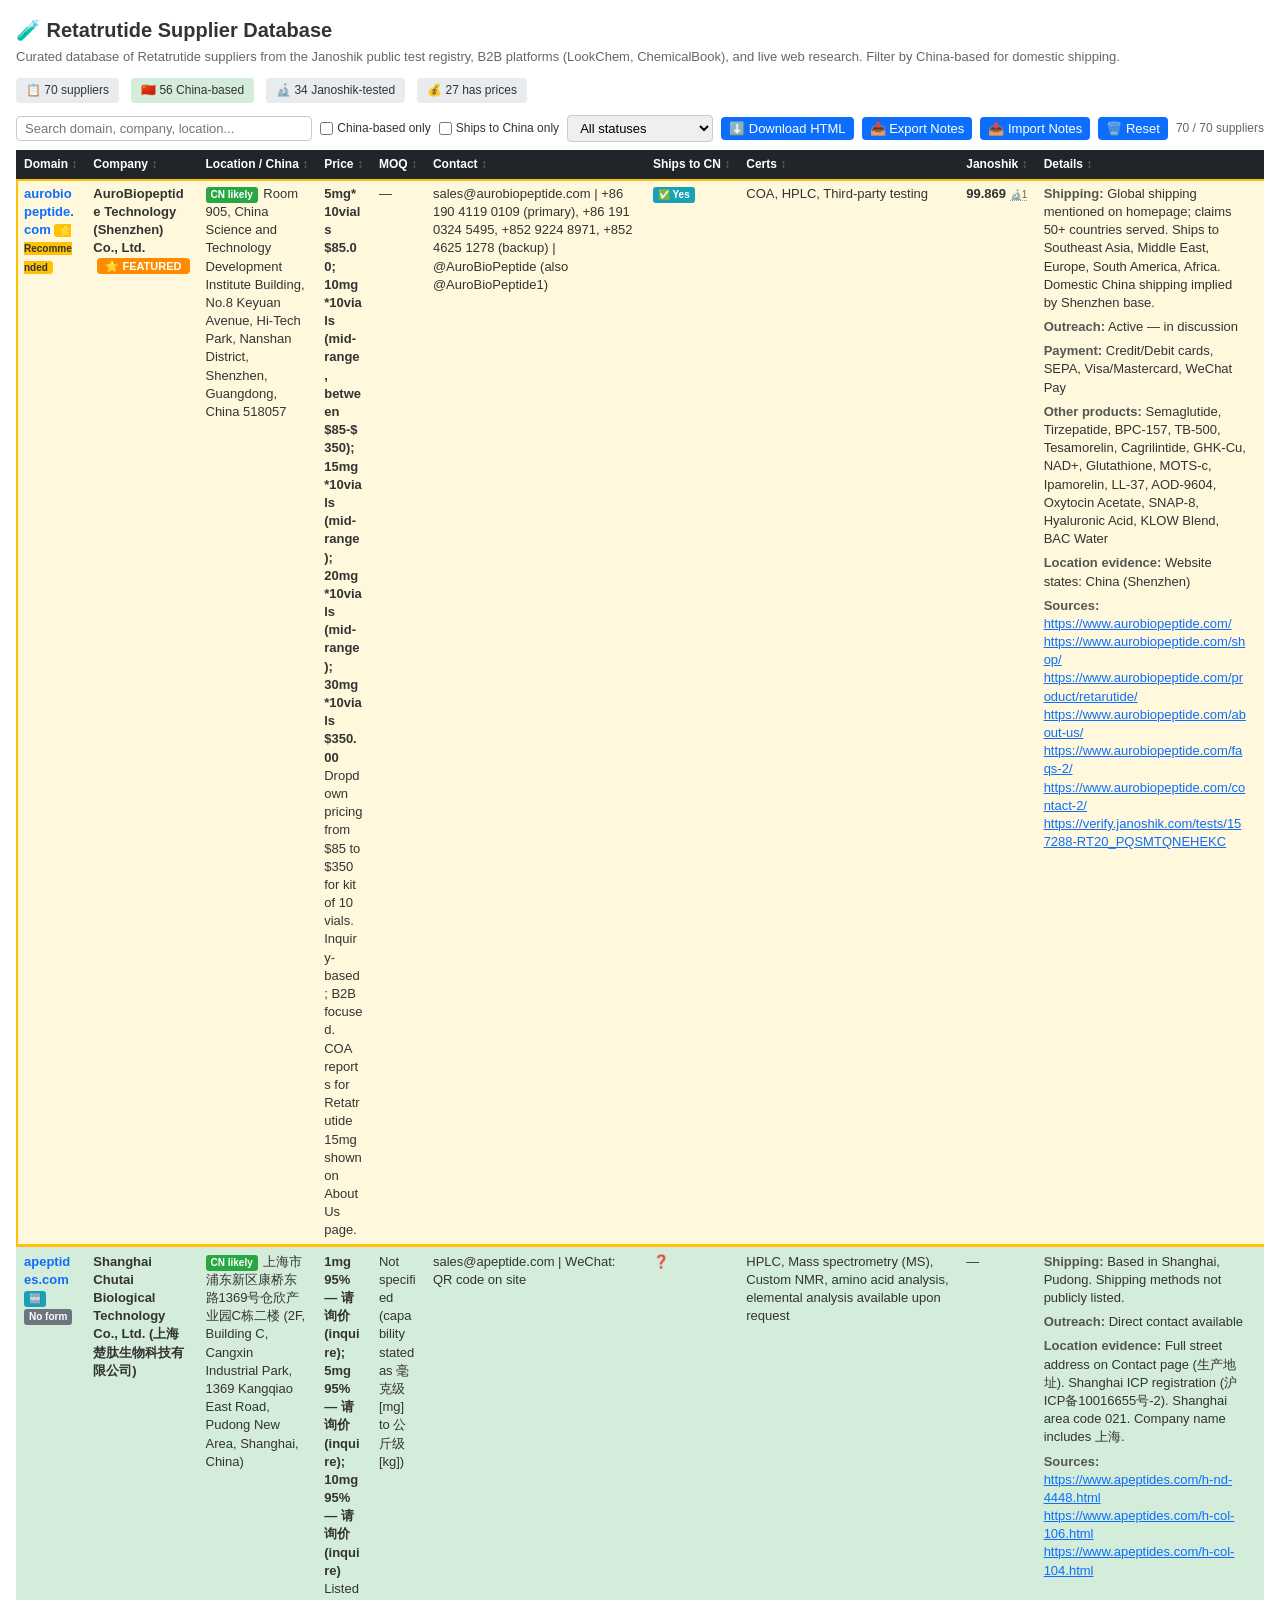
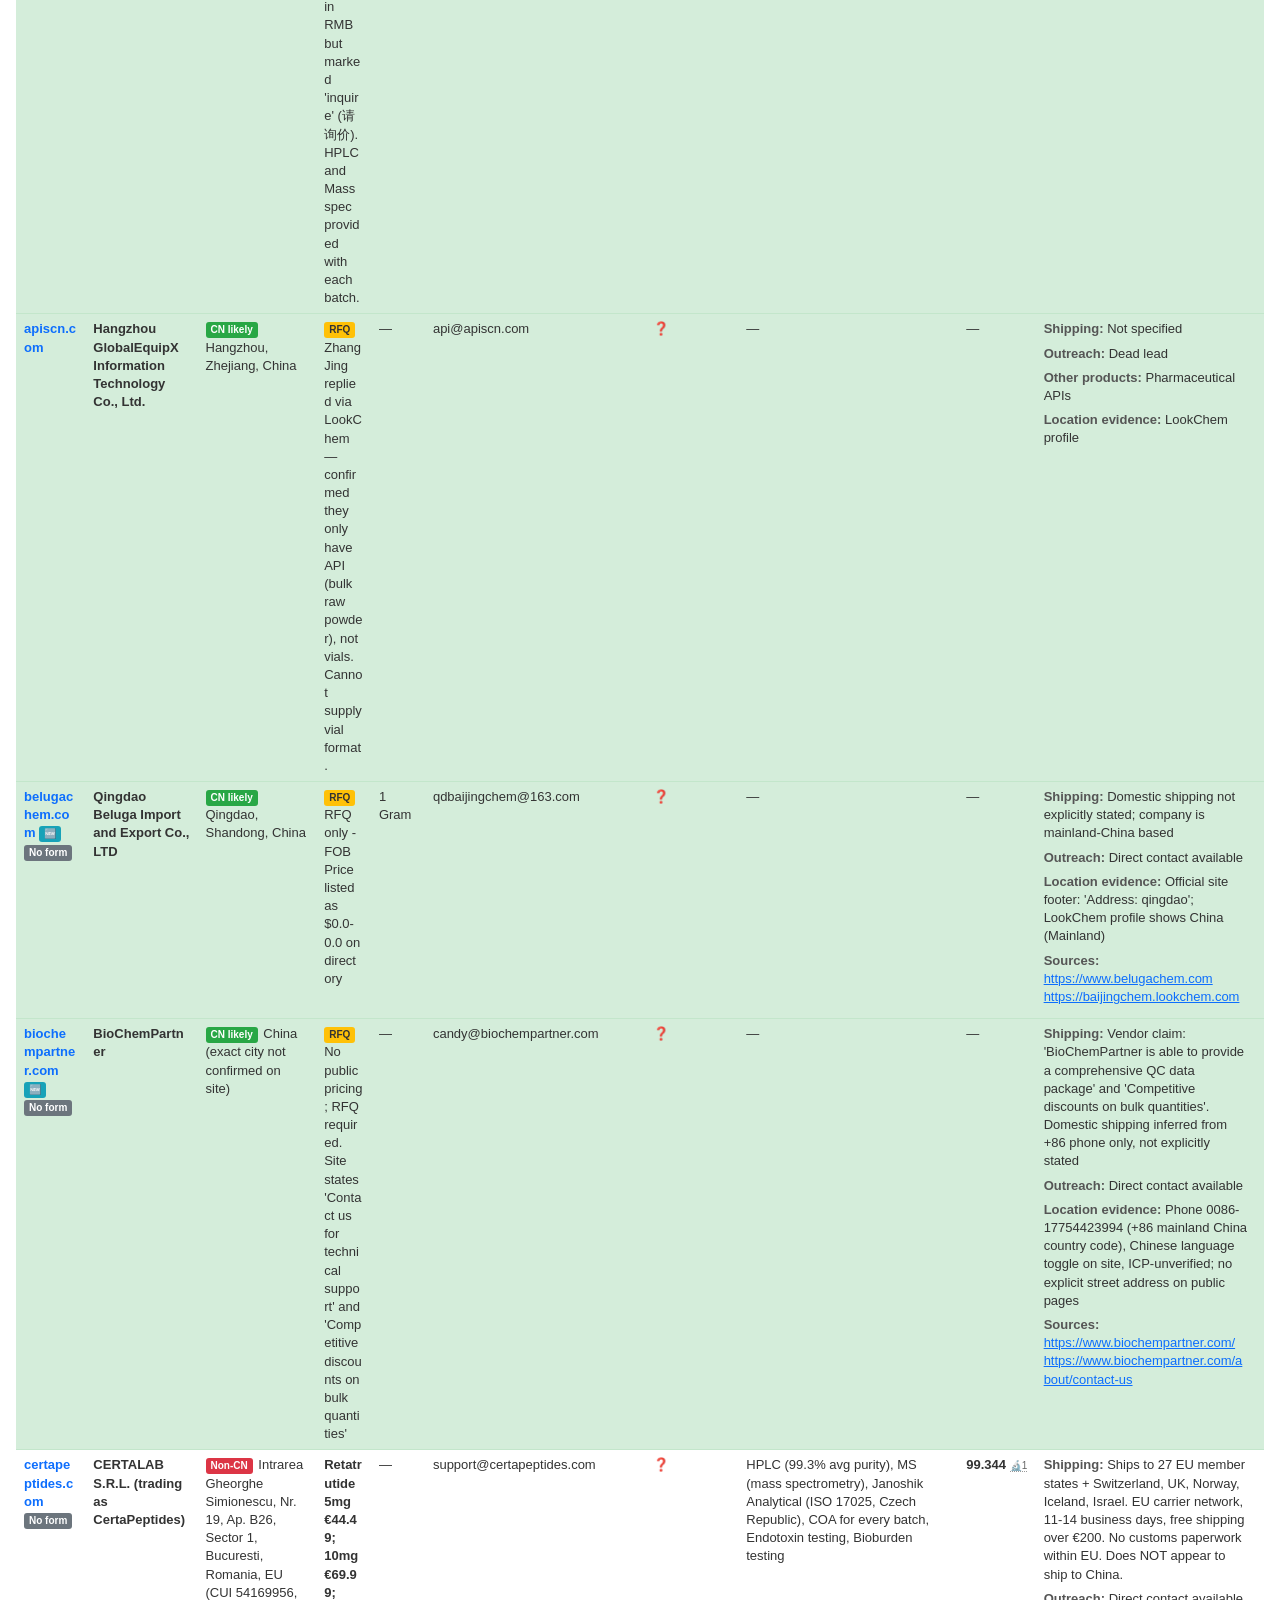
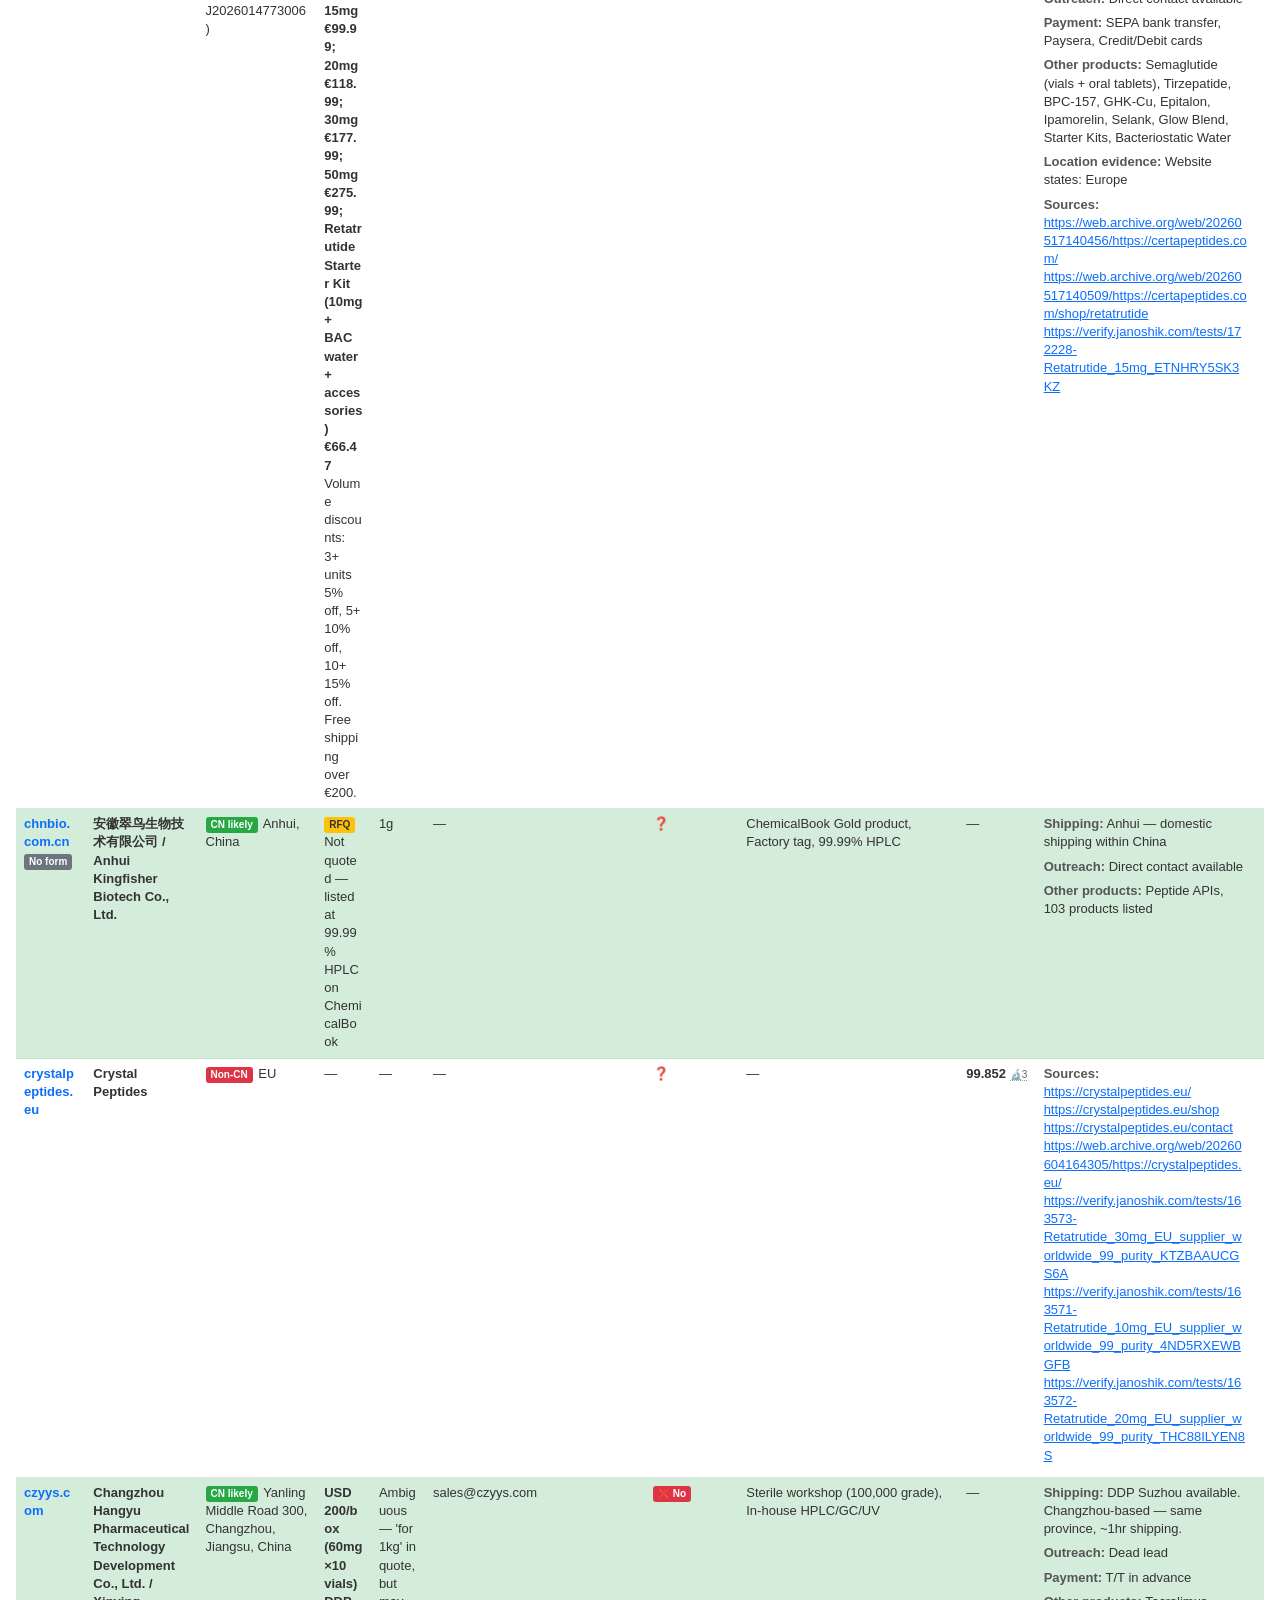
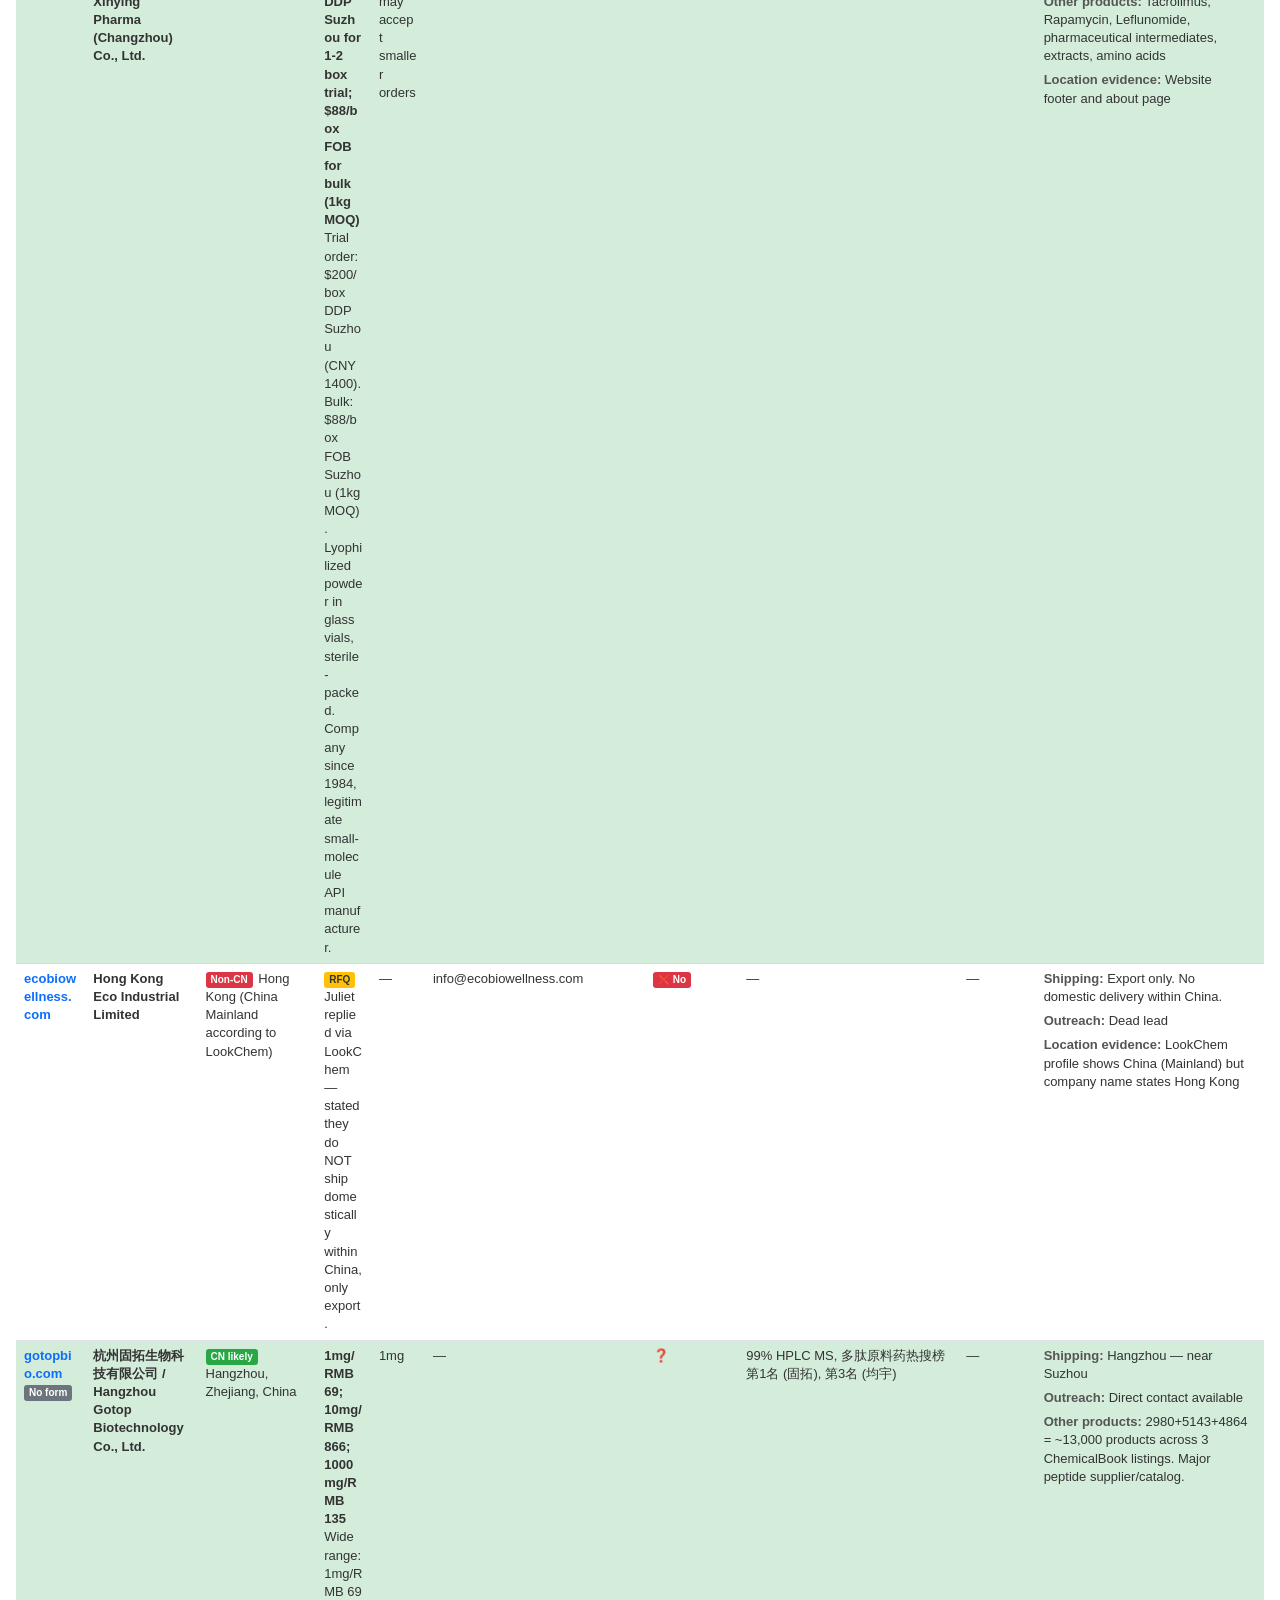
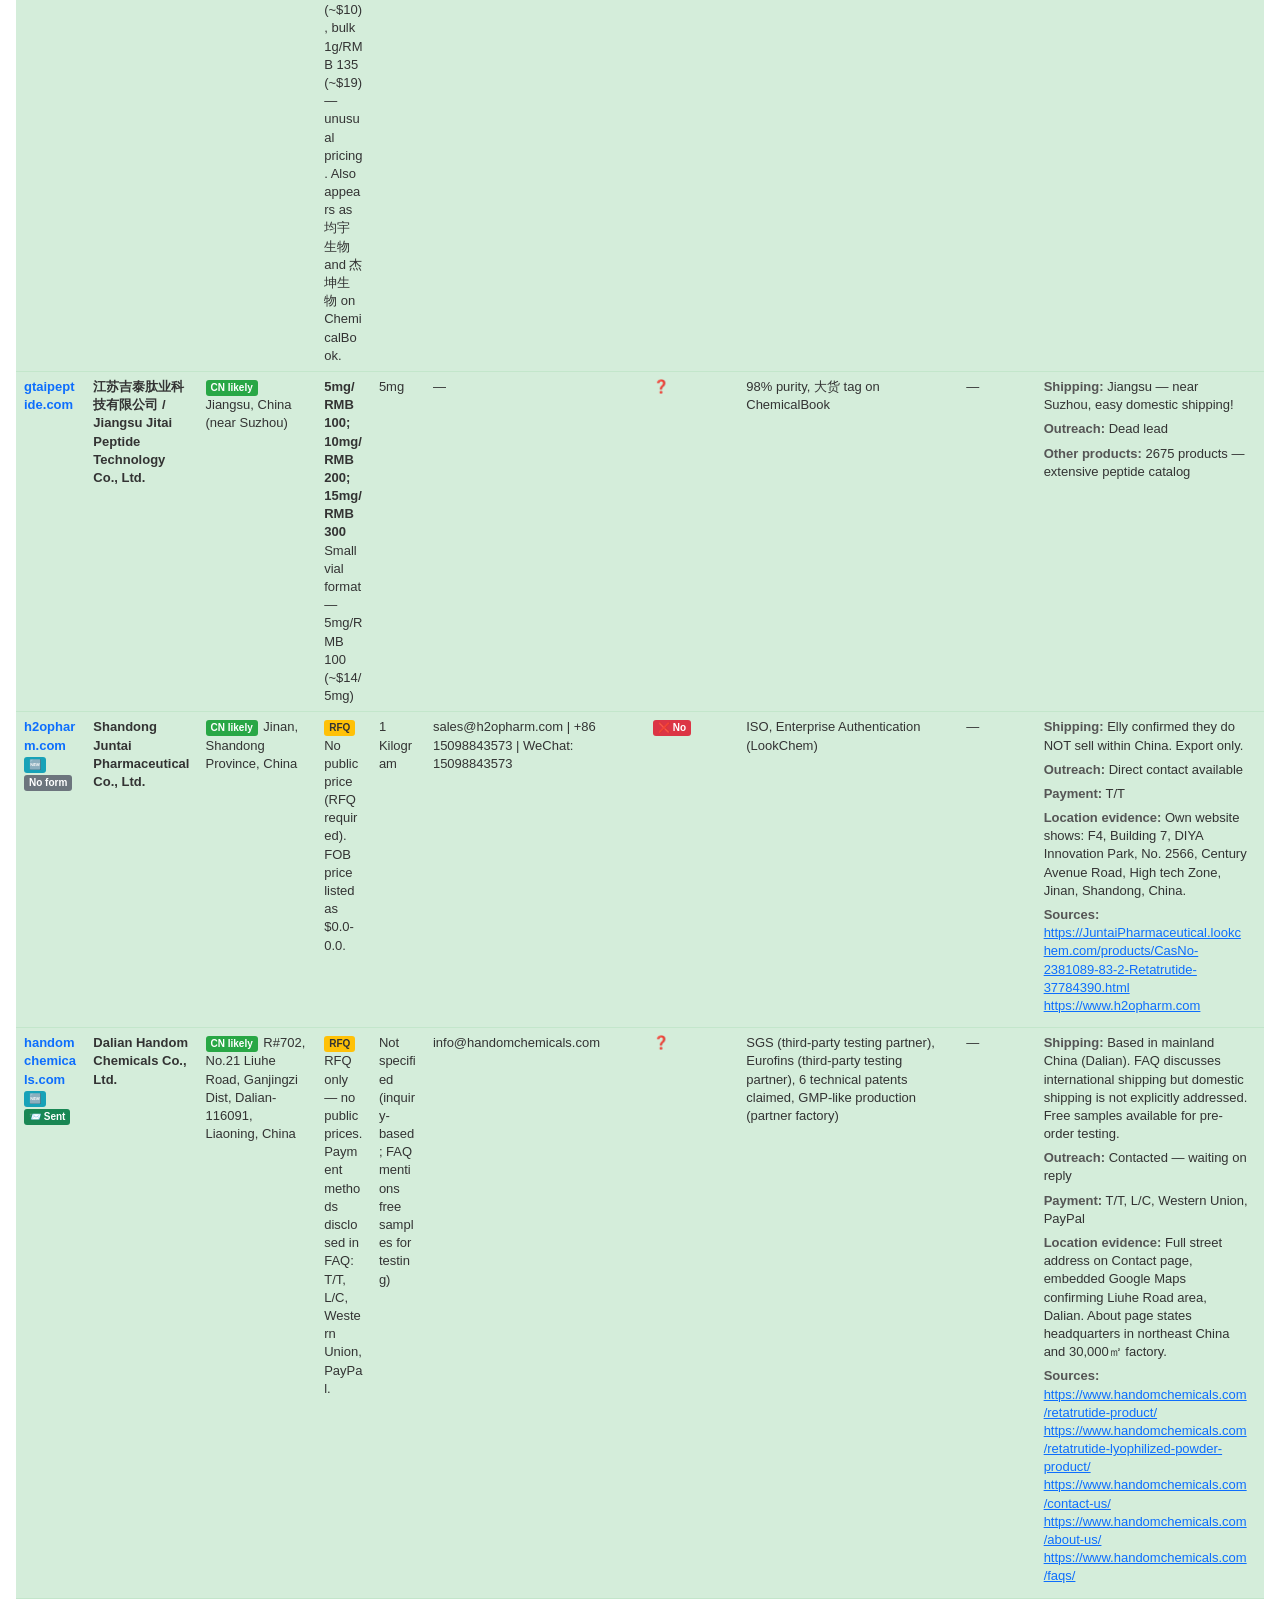
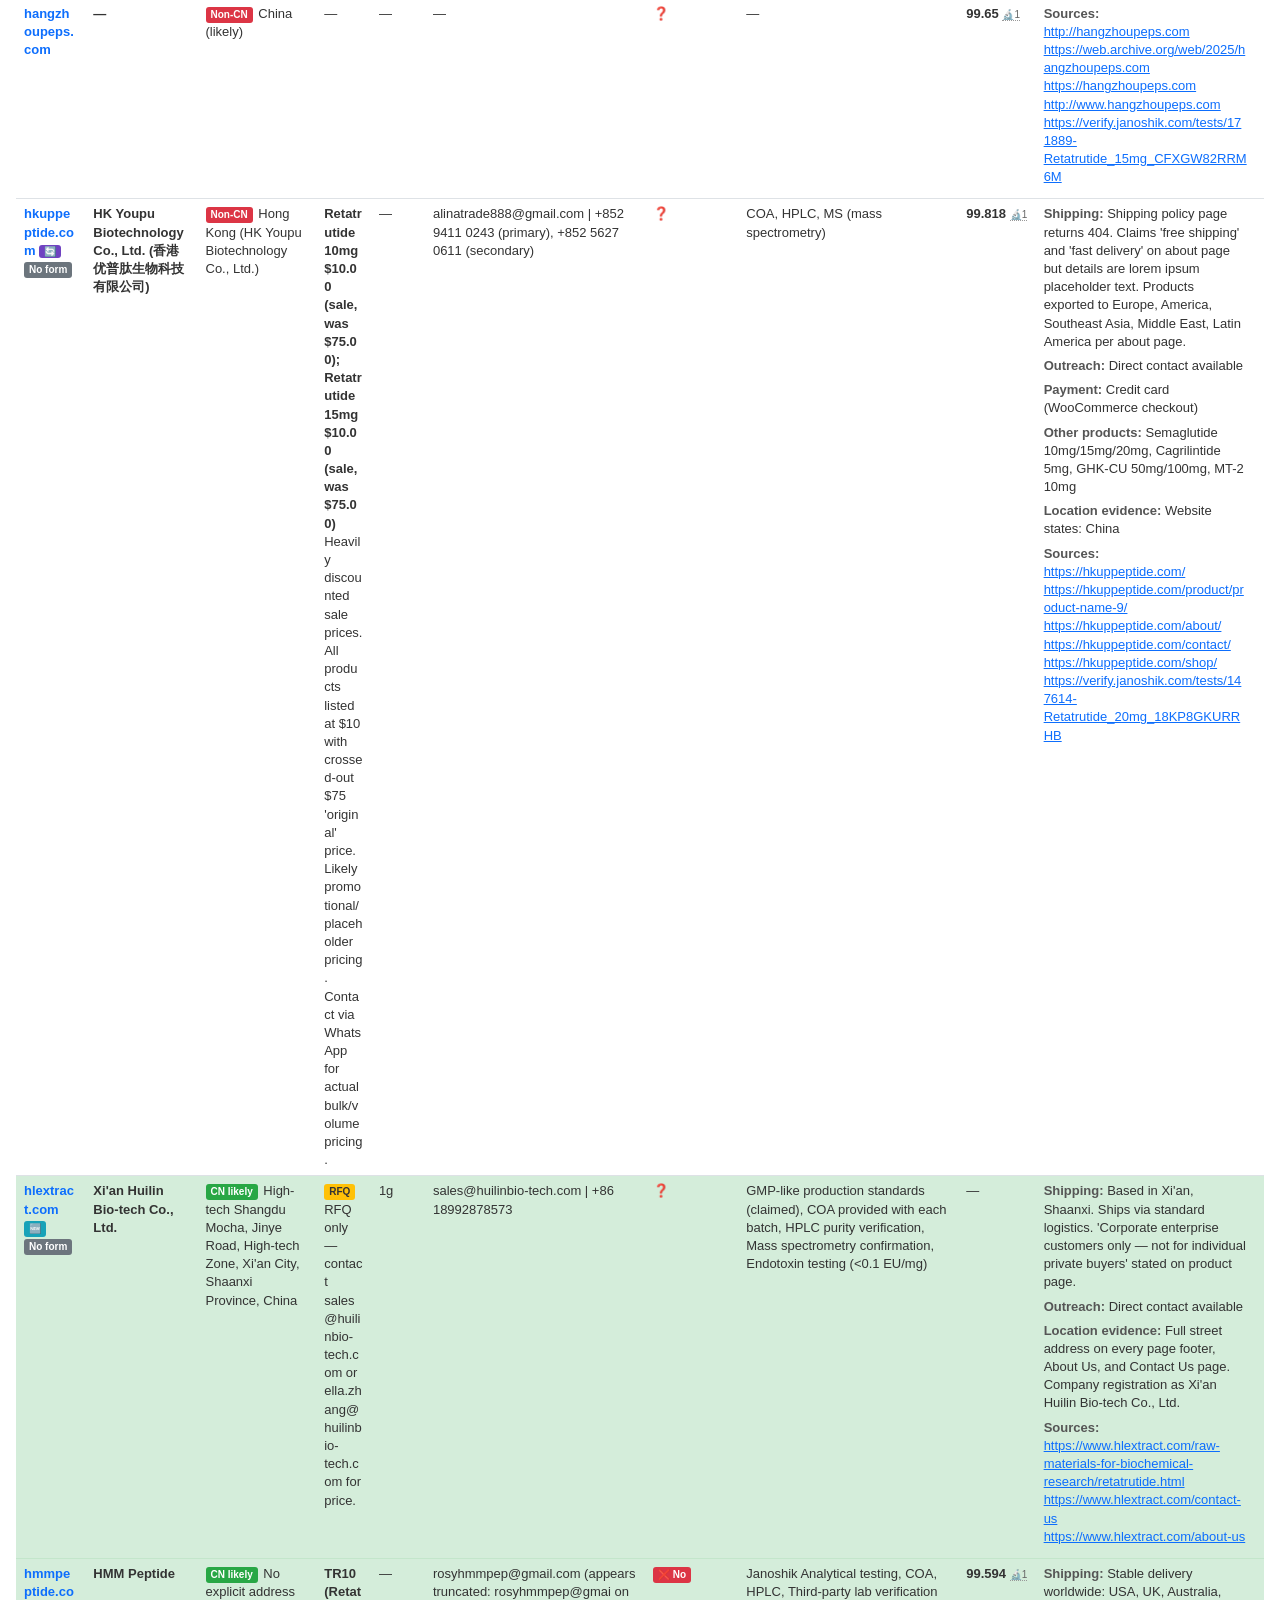
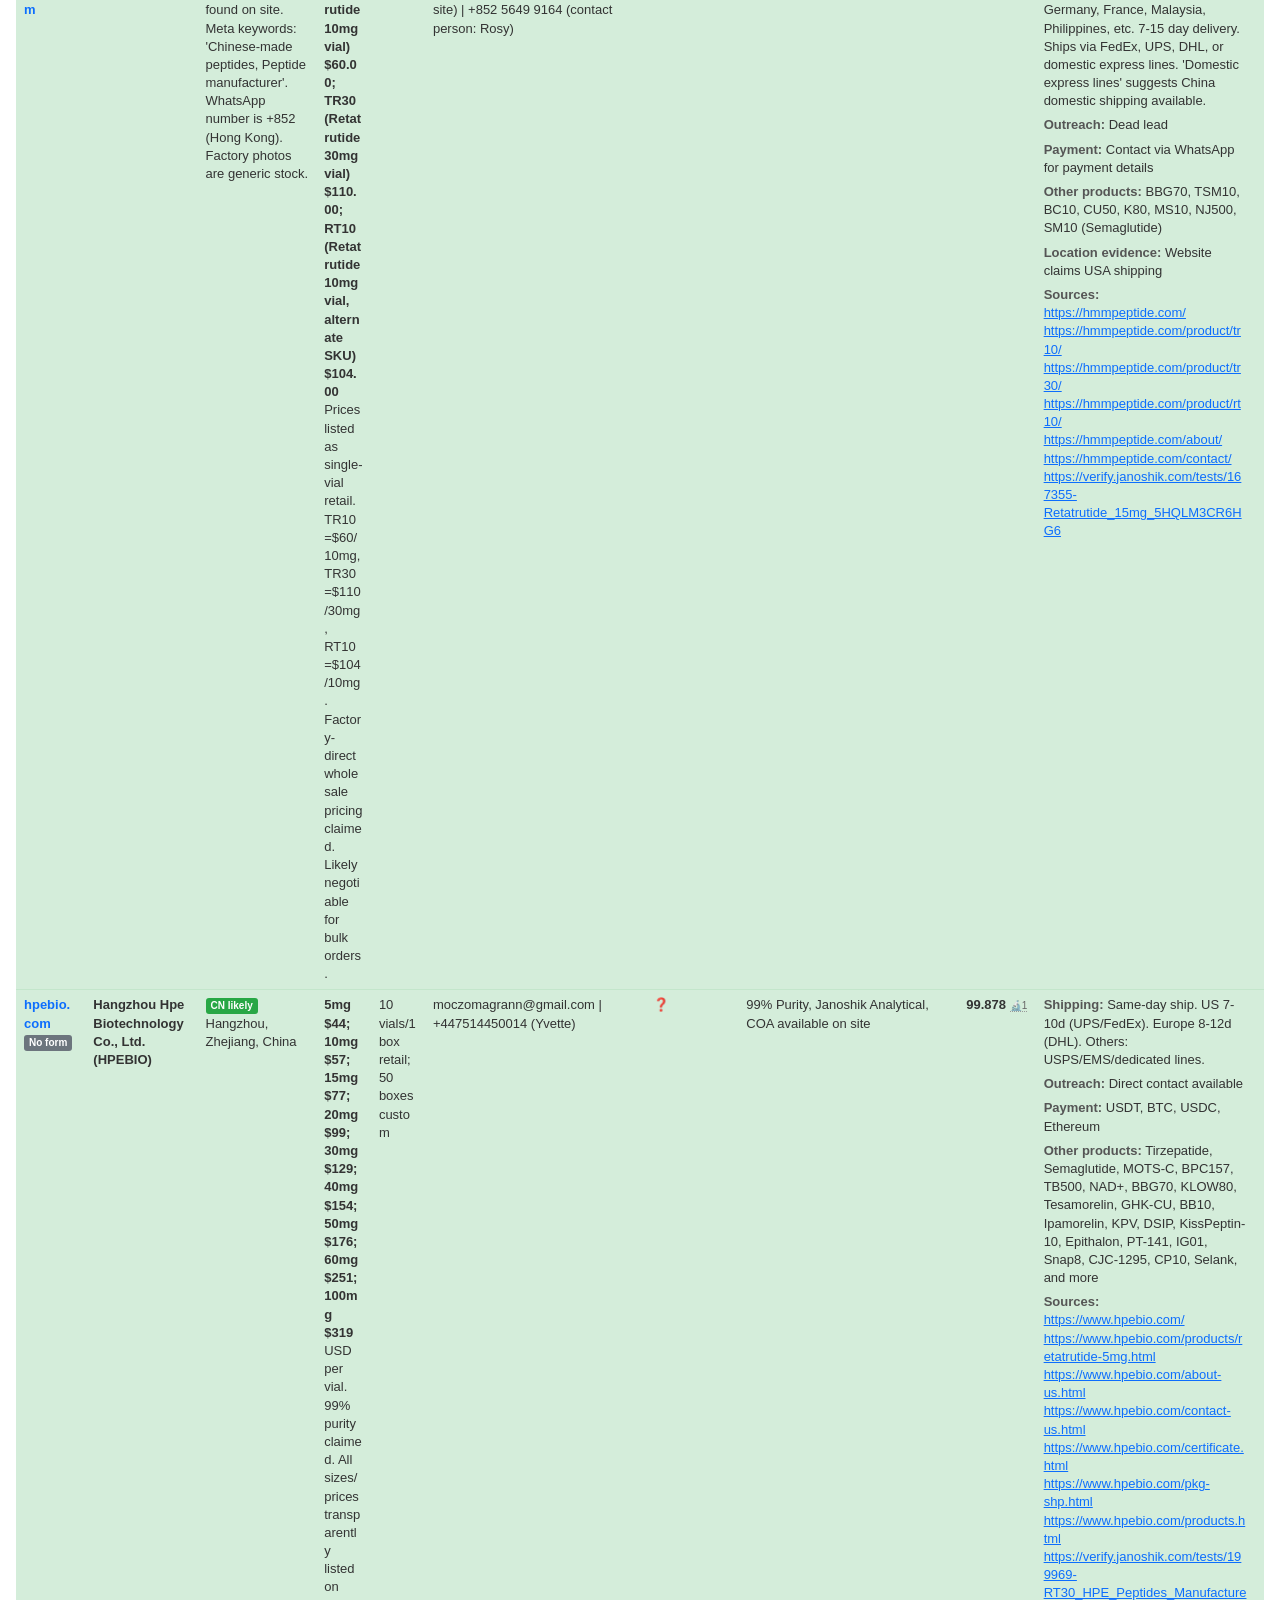
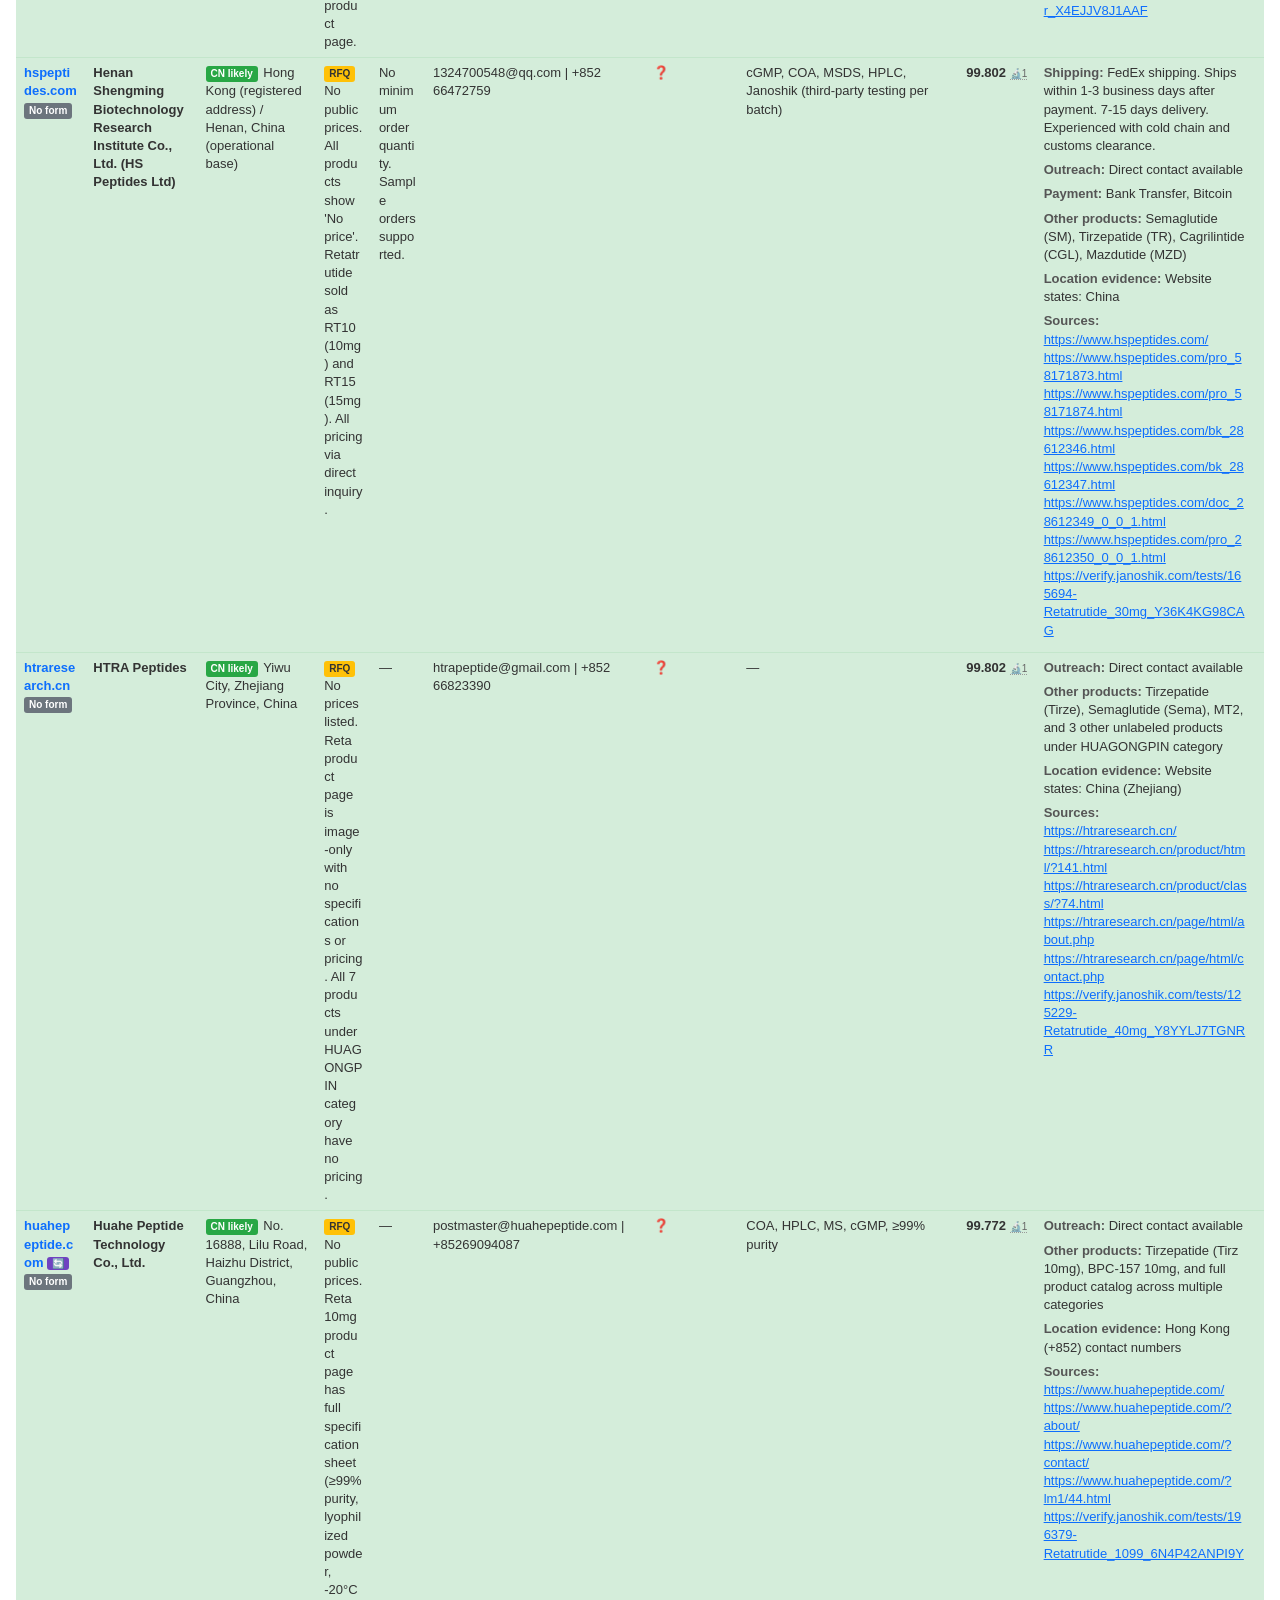
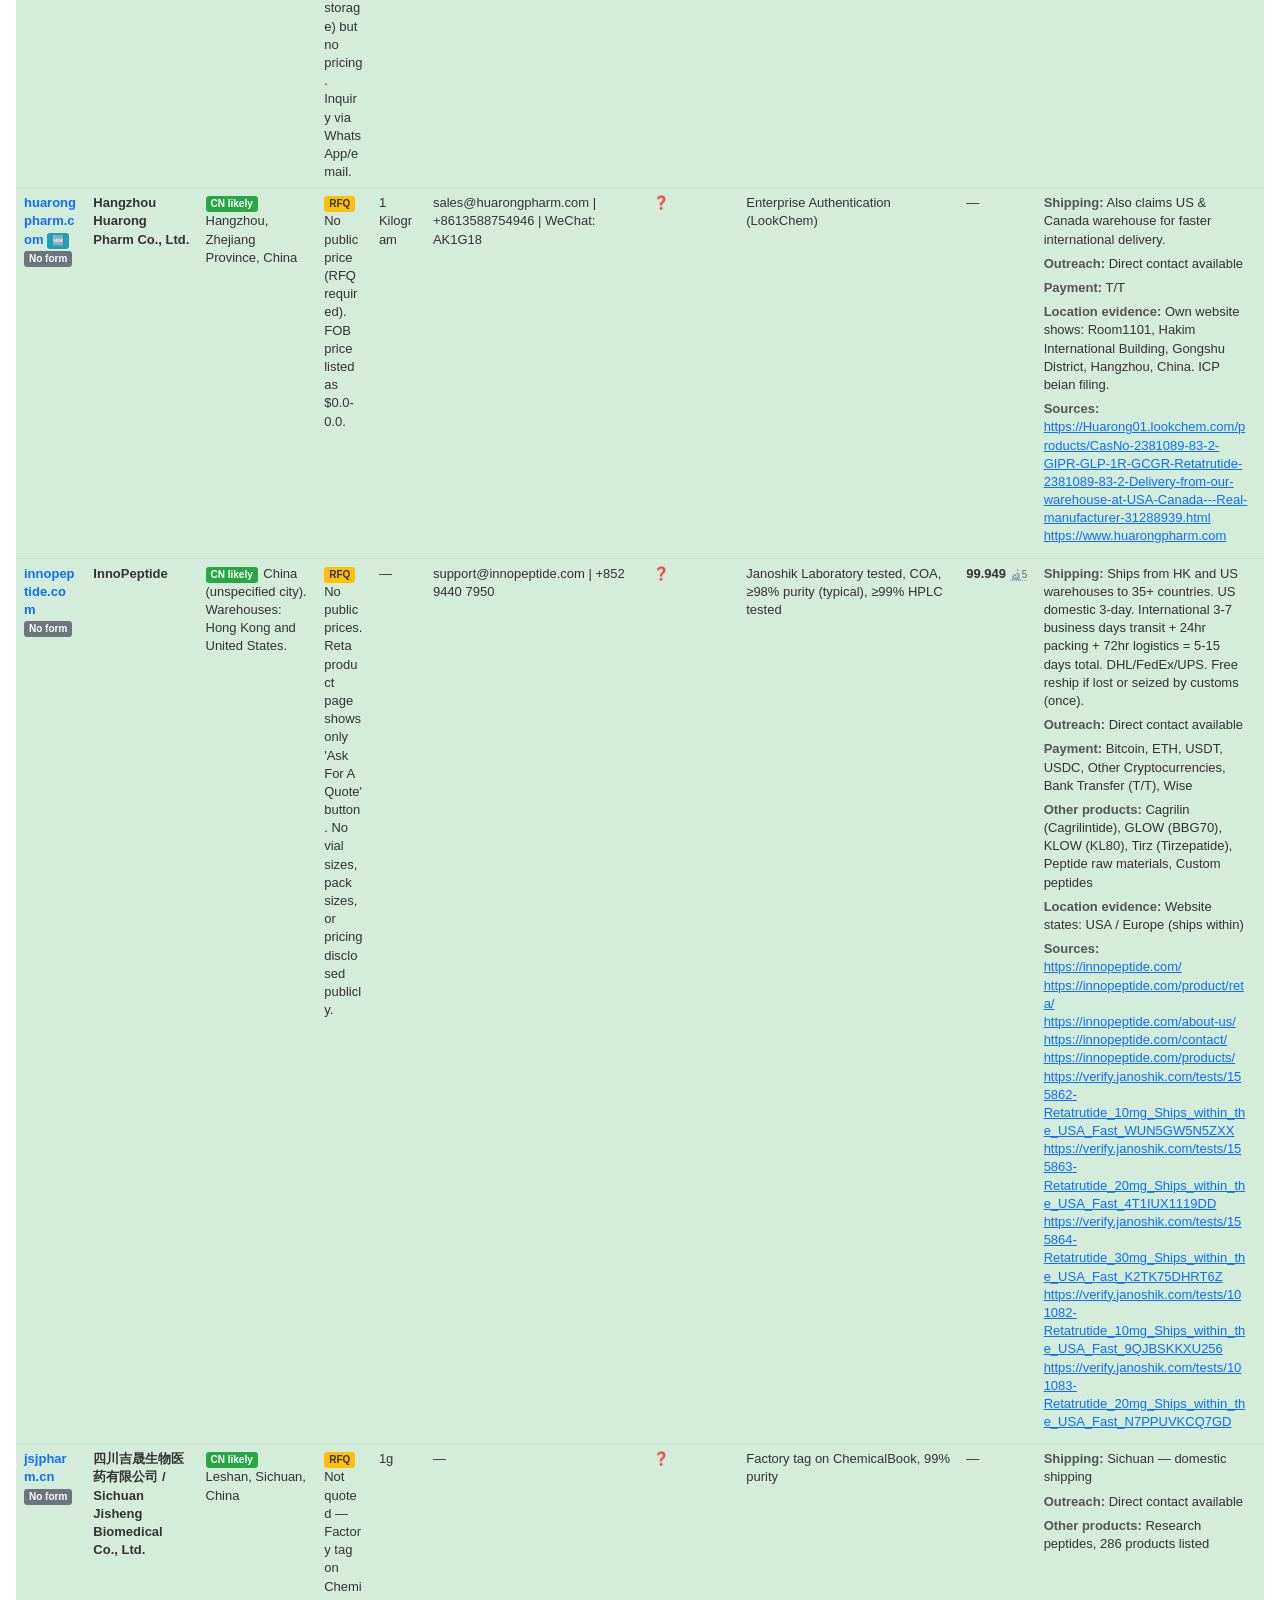
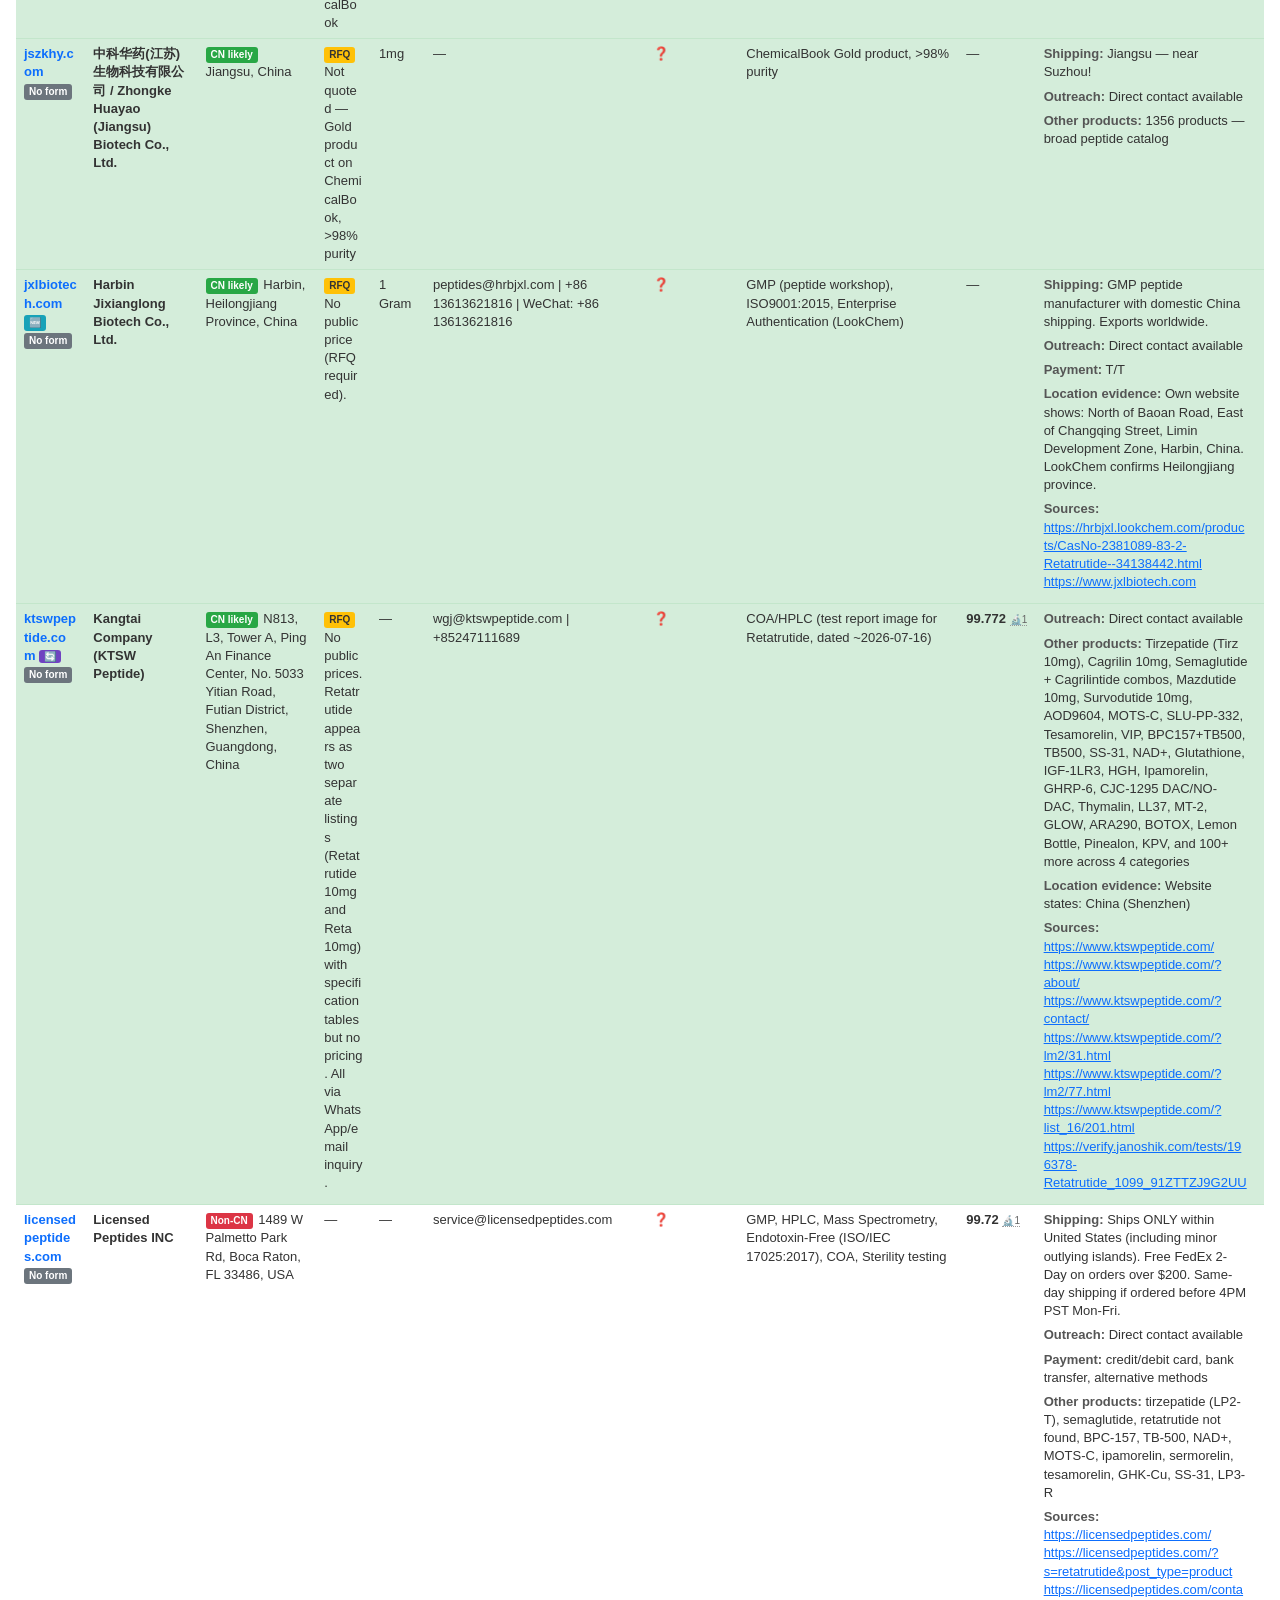
==== commit c4bb4784: "Fix ships_to_china data, highlight aurobiopeptide as featured supplier" ====
--- a/index.html
+++ b/index.html
@@ -56,6 +56,10 @@
 .badge-ship { background: #17a2b8; color: #fff; }
 .badge-rfq { background: #ffc107; color: #333; }
 .badge-test { font-size: 10px; color: #666; cursor: help; border-bottom: 1px dotted #999; }
+.badge-recommended { background: #ffc107; color: #333; font-size: 10px; padding: 1px 5px; border-radius: 3px; font-weight: 700; margin-right: 2px; }
+.featured-row { background: #fff8dc !important; outline: 2px solid #ffc107; outline-offset: -2px; }
+.featured-row td { border-bottom-color: #ffc107; }
+.featured-badge { background: #ff8c00; color: #fff; font-size: 11px; padding: 2px 8px; border-radius: 4px; font-weight: 700; margin-left: 4px; vertical-align: middle; white-space: nowrap; }
 .batch-badge { background: #6f42c1; color: #fff; font-size: 10px; padding: 1px 5px; border-radius: 3px; cursor: help; }
 .domain-link { font-weight: 600; color: #0d6efd; text-decoration: none; }
 .domain-link:hover { text-decoration: underline; }
@@ -68,7 +72,7 @@
 </head>
 <body>
 <h1>🧪 Retatrutide Supplier Database</h1>
-<p class="subtitle">Sources from Janoshik public test registry + live web research (22 Jul 2026). Buyer located in <b>China</b> — filter by "China-based" for domestic shipping.</p>
+<p class="subtitle">Curated database of Retatrutide suppliers from the Janoshik public test registry, B2B platforms (LookChem, ChemicalBook), and live web research. Filter by China-based for domestic shipping.</p>
 
 <div class="stats-bar" id="stats-bar"></div>
 
@@ -78,17 +82,16 @@
   <label><input type="checkbox" id="shipChinaOnly"> Ships to China only</label>
   <select id="statusFilter">
     <option value="">All statuses</option>
-    <option value="new">🆕 New</option>
-    <option value="contacted">📩 Contacted</option>
-    <option value="replied">💬 Replied</option>
-    <option value="ordered">📦 Ordered</option>
+    <option value="contacted">📩 Responded</option>
+    <option value="replied">💬 In conversation</option>
+    <option value="ordered">📦 Shipped</option>
     <option value="dead">⛔ Dead</option>
   </select>
+  <button onclick="downloadDatabase()">⬇️ Download HTML</button>
   <button onclick="saveExport()">📥 Export Notes</button>
-  <button onclick="downloadDatabase()">⬇️ Download this HTML</button>
   <input type="file" id="importFile" accept=".json" style="display:none" onchange="importNotes(event)">
   <button onclick="document.getElementById('importFile').click()">📤 Import Notes</button>
-  <button onclick="resetNotes()">🗑️ Reset Notes</button>
+  <button onclick="resetNotes()">🗑️ Reset</button>
   <span id="rowCount" style="font-size:12px;color:#666;"></span>
 </div>
 
@@ -103,18 +106,14 @@
 <th data-col="moq">MOQ</th>
 <th data-col="contact">Contact</th>
 <th data-col="ships">Ships to CN</th>
-<th data-col="noChinaShip">No CN ship</th>
 <th data-col="certs">Certs</th>
 <th data-col="purity">Janoshik</th>
-<th data-col="status">Status</th>
 <th data-col="details">Details</th>
 <th data-col="notes">Notes</th>
 </tr>
 </thead>
 <tbody id="tbody"></tbody>
 </table>
-</div>
-
 <div class="ex-import">
   <span id="lastSaved" style="font-size:11px;color:#999;"></span>
 </div>
@@ -137,17 +136,129 @@
     telegram: "@AuroBioPeptide (also @AuroBioPeptide1)",
     wechat: "",
     certs: "COA, HPLC, Third-party testing",
-    purity: "99.87%",
+    purity: "99.869",
     test_count: 1,
     shipping_notes: "Global shipping mentioned on homepage; claims 50+ countries served. Ships to Southeast Asia, Middle East, Europe, South America, Africa. Domestic China shipping implied by Shenzhen base.",
-    payment: "Credit/Debit cards, SEPA, Visa/Mastercard logos on checkout",
+    payment: "Credit/Debit cards, SEPA, Visa/Mastercard, WeChat Pay",
     batch_group: "",
     other_products: "Semaglutide, Tirzepatide, BPC-157, TB-500, Tesamorelin, Cagrilintide, GHK-Cu, NAD+, Glutathione, MOTS-c, Ipamorelin, LL-37, AOD-9604, Oxytocin Acetate, SNAP-8, Hyaluronic Acid, KLOW Blend, BAC Water",
-    notes: "Well-structured B2B site with Elementor. Has quality report library on About page including Retatrutide 15mg COA. Chinese company name: 奥洛生物肽科技（深圳）有限公司. Contact person: Xu Garden. 20+ mu plant area, ~200 employees.",
-    outreach_status: "no_form",
-    outreach_detail: "No public webform found; direct email/WhatsApp/Telegram only.",
-    source_urls: ["https://www.aurobiopeptide.com/", "https://www.aurobiopeptide.com/shop/", "https://www.aurobiopeptide.com/product/retarutide/", "https://www.aurobiopeptide.com/about-us/", "https://www.aurobiopeptide.com/faqs-2/", "https://www.aurobiopeptide.com/contact-2/"],
-    source: "janoshik",
+    notes: "Active conversation 2026-07-24. Quoted ¥1,730 (60mg×10 vials delivered Suzhou). Asked for COA/HPLC-MS. Has Janoshik test 157288 (RT20, 99.87%). Legitimate vendor — Shenzhen address, card payments, real COA library. Waiting on batch COA for 60mg before ordering. Payment: WeChat Pay accepted..",
+    outreach_status: "contacted",
+    outreach_detail: "Active — in discussion",
+    source_urls: ["https://www.aurobiopeptide.com/", "https://www.aurobiopeptide.com/shop/", "https://www.aurobiopeptide.com/product/retarutide/", "https://www.aurobiopeptide.com/about-us/", "https://www.aurobiopeptide.com/faqs-2/", "https://www.aurobiopeptide.com/contact-2/", "https://verify.janoshik.com/tests/157288-RT20_PQSMTQNEHEKC"],
+    source: "janoshik",
+    reachable: true
+  },
+  {
+    domain: "apeptides.com",
+    company: "Shanghai Chutai Biological Technology Co., Ltd. (上海楚肽生物科技有限公司)",
+    location: "上海市浦东新区康桥东路1369号仓欣产业园C栋二楼 (2F, Building C, Cangxin Industrial Park, 1369 Kangqiao East Road, Pudong New Area, Shanghai, China)",
+    location_evidence: "Full street address on Contact page (生产地址). Shanghai ICP registration (沪ICP备10016655号-2). Shanghai area code 021. Company name includes 上海.",
+    china_based: true,
+    ships_to_china: null,
+    prices: "1mg 95% — 请询价 (inquire); 5mg 95% — 请询价 (inquire); 10mg 95% — 请询价 (inquire)",
+    price_notes: "Listed in RMB but marked 'inquire' (请询价). HPLC and Mass spec provided with each batch.",
+    moq: "Not specified (capability stated as 毫克级[mg] to 公斤级[kg])",
+    email: "sales@apeptide.com",
+    whatsapp: "",
+    telegram: "",
+    wechat: "QR code on site",
+    certs: "HPLC, Mass spectrometry (MS), Custom NMR, amino acid analysis, elemental analysis available upon request",
+    purity: "",
+    test_count: 0,
+    shipping_notes: "Based in Shanghai, Pudong. Shipping methods not publicly listed.",
+    payment: "",
+    batch_group: "",
+    other_products: "",
+    notes: "[raw powder/API] Peptide synthesis specialist. Retatrutide TFA product page with full sequence and PEG2000 modification disclosed. Also offers custom peptide synthesis, ELISA kits, fluorescent labeling. Supports mg to kg scale. QQ and WeChat customer service.",
+    outreach_status: "no_form",
+    outreach_detail: "Direct contact available",
+    source_urls: ["https://www.apeptides.com/h-nd-4448.html", "https://www.apeptides.com/h-col-106.html", "https://www.apeptides.com/h-col-104.html"],
+    source: "discovery",
+    reachable: true
+  },
+  {
+    domain: "apiscn.com",
+    company: "Hangzhou GlobalEquipX Information Technology Co., Ltd.",
+    location: "Hangzhou, Zhejiang, China",
+    location_evidence: "LookChem profile",
+    china_based: true,
+    ships_to_china: null,
+    prices: "",
+    price_notes: "Zhang Jing replied via LookChem — confirmed they only have API (bulk raw powder), not vials. Cannot supply vial format.",
+    moq: "",
+    email: "api@apiscn.com",
+    whatsapp: "",
+    telegram: "",
+    wechat: "",
+    certs: "",
+    purity: "",
+    test_count: 0,
+    shipping_notes: "Not specified",
+    payment: "",
+    batch_group: "",
+    other_products: "Pharmaceutical APIs",
+    notes: "Information technology company offering pharmaceutical APIs. Zhang Jing confirmed API only, no vials. Non-starter for vial format.",
+    outreach_status: "dead",
+    outreach_detail: "Dead lead",
+    source_urls: [],
+    source: "inbound_inquiry_2026-07-23",
+    reachable: true
+  },
+  {
+    domain: "belugachem.com",
+    company: "Qingdao Beluga Import and Export Co., LTD",
+    location: "Qingdao, Shandong, China",
+    location_evidence: "Official site footer: 'Address: qingdao'; LookChem profile shows China (Mainland)",
+    china_based: true,
+    ships_to_china: null,
+    prices: "",
+    price_notes: "RFQ only - FOB Price listed as $0.0-0.0 on directory",
+    moq: "1 Gram",
+    email: "qdbaijingchem@163.com",
+    whatsapp: "",
+    telegram: "",
+    wechat: "",
+    certs: "",
+    purity: "",
+    test_count: 0,
+    shipping_notes: "Domestic shipping not explicitly stated; company is mainland-China based",
+    payment: "",
+    batch_group: "",
+    other_products: "",
+    notes: "[raw powder/API] Import/export trading company specializing in chemical intermediates, steroids, pharmaceutical intermediates. Retatrutide listed on LookChem product page with min order 1g.",
+    outreach_status: "no_form",
+    outreach_detail: "Direct contact available",
+    source_urls: ["https://www.belugachem.com", "https://baijingchem.lookchem.com"],
+    source: "discovery",
+    reachable: true
+  },
+  {
+    domain: "biochempartner.com",
+    company: "BioChemPartner",
+    location: "China (exact city not confirmed on site)",
+    location_evidence: "Phone 0086-17754423994 (+86 mainland China country code), Chinese language toggle on site, ICP-unverified; no explicit street address on public pages",
+    china_based: true,
+    ships_to_china: null,
+    prices: "",
+    price_notes: "No public pricing; RFQ required. Site states 'Contact us for technical support' and 'Competitive discounts on bulk quantities'",
+    moq: "",
+    email: "candy@biochempartner.com",
+    whatsapp: "",
+    telegram: "",
+    wechat: "",
+    certs: "",
+    purity: "",
+    test_count: 0,
+    shipping_notes: "Vendor claim: 'BioChemPartner is able to provide a comprehensive QC data package' and 'Competitive discounts on bulk quantities'. Domestic shipping inferred from +86 phone only, not explicitly stated",
+    payment: "",
+    batch_group: "",
+    other_products: "",
+    notes: "[raw powder/API] Research chemicals, APIs, and intermediates supplier. Retatrutide listed as Cat# BCP49767 CAS 2381089-83-2 on homepage product grid. Dedicated product page (https://www.biochempartner.com/BCP49767/retatrutide.html) returns 404. Website appears somewhat dated with placeholder text in nav. Products for research use only disclaimer present.",
+    outreach_status: "no_form",
+    outreach_detail: "Direct contact available",
+    source_urls: ["https://www.biochempartner.com/", "https://www.biochempartner.com/about/contact-us"],
+    source: "discovery",
     reachable: true
   },
   {
@@ -165,18 +276,46 @@
     telegram: "",
     wechat: "",
     certs: "HPLC (99.3% avg purity), MS (mass spectrometry), Janoshik Analytical (ISO 17025, Czech Republic), COA for every batch, Endotoxin testing, Bioburden testing",
-    purity: "99.34%",
+    purity: "99.344",
     test_count: 1,
     shipping_notes: "Ships to 27 EU member states + Switzerland, UK, Norway, Iceland, Israel. EU carrier network, 11-14 business days, free shipping over €200. No customs paperwork within EU. Does NOT appear to ship to China.",
     payment: "SEPA bank transfer, Paysera, Credit/Debit cards",
     batch_group: "",
     other_products: "Semaglutide (vials + oral tablets), Tirzepatide, BPC-157, GHK-Cu, Epitalon, Ipamorelin, Selank, Glow Blend, Starter Kits, Bacteriostatic Water",
     notes: "Live site returns RSS feed only (broken). Data from Wayback Machine snapshot (May 2026). EU-based (Romania), NOT China-based. Exceptionally transparent: publishes every COA with Janoshik verification links. Research-use-only disclaimer prominent. Not suitable for China domestic buyer — no China shipping evident.",
-    outreach_status: "",
-    outreach_detail: "",
-    source_urls: ["https://web.archive.org/web/20260517140456/https://certapeptides.com/", "https://web.archive.org/web/20260517140509/https://certapeptides.com/shop/retatrutide"],
+    outreach_status: "no_form",
+    outreach_detail: "Direct contact available",
+    source_urls: ["https://web.archive.org/web/20260517140456/https://certapeptides.com/", "https://web.archive.org/web/20260517140509/https://certapeptides.com/shop/retatrutide", "https://verify.janoshik.com/tests/172228-Retatrutide_15mg_ETNHRY5SK3KZ"],
     source: "janoshik",
     reachable: false
+  },
+  {
+    domain: "chnbio.com.cn",
+    company: "安徽翠鸟生物技术有限公司 / Anhui Kingfisher Biotech Co., Ltd.",
+    location: "Anhui, China",
+    location_evidence: "",
+    china_based: true,
+    ships_to_china: null,
+    prices: "",
+    price_notes: "Not quoted — listed at 99.99% HPLC on ChemicalBook",
+    moq: "1g",
+    email: "",
+    whatsapp: "",
+    telegram: "",
+    wechat: "",
+    certs: "ChemicalBook Gold product, Factory tag, 99.99% HPLC",
+    purity: "",
+    test_count: 0,
+    shipping_notes: "Anhui — domestic shipping within China",
+    payment: "",
+    batch_group: "",
+    other_products: "Peptide APIs, 103 products listed",
+    notes: "Gold product + Factory tag on ChemicalBook. 99.99% HPLC purity. Sells 1g/瓶, 10g/瓶, 1KG/袋. Strong manufacturer lead.",
+    outreach_status: "no_form",
+    outreach_detail: "Direct contact available",
+    source_urls: [],
+    source: "ChemicalBook_2026-07-23",
+    reachable: true
   },
   {
     domain: "crystalpeptides.eu",
@@ -193,7 +332,7 @@
     telegram: "",
     wechat: "",
     certs: "",
-    purity: "99.85% avg 99.55%",
+    purity: "99.852",
     test_count: 3,
     shipping_notes: "",
     payment: "",
@@ -202,9 +341,177 @@
     notes: "Site is entirely JavaScript-rendered (React/Next.js). Both live site and Wayback Machine snapshots return empty HTML shells with only meta tags (author: Crystal Peptides, twitter: @crystalpeptides, facebook-domain-verification present). No content extractable via read tool. Would need browser automation to render. Web search returned generic AI safety response, not actual product/contact data. No contact/shipping/product info recoverable.",
     outreach_status: "",
     outreach_detail: "",
-    source_urls: ["https://crystalpeptides.eu/", "https://crystalpeptides.eu/shop", "https://crystalpeptides.eu/contact", "https://web.archive.org/web/20260604164305/https://crystalpeptides.eu/"],
+    source_urls: ["https://crystalpeptides.eu/", "https://crystalpeptides.eu/shop", "https://crystalpeptides.eu/contact", "https://web.archive.org/web/20260604164305/https://crystalpeptides.eu/", "https://verify.janoshik.com/tests/163573-Retatrutide_30mg_EU_supplier_worldwide_99_purity_KTZBAAUCGS6A", "https://verify.janoshik.com/tests/163571-Retatrutide_10mg_EU_supplier_worldwide_99_purity_4ND5RXEWBGFB", "https://verify.janoshik.com/tests/163572-Retatrutide_20mg_EU_supplier_worldwide_99_purity_THC88ILYEN8S"],
     source: "janoshik",
     reachable: false
+  },
+  {
+    domain: "czyys.com",
+    company: "Changzhou Hangyu Pharmaceutical Technology Development Co., Ltd. / Xinying Pharma (Changzhou) Co., Ltd.",
+    location: "Yanling Middle Road 300, Changzhou, Jiangsu, China",
+    location_evidence: "Website footer and about page",
+    china_based: true,
+    ships_to_china: false,
+    prices: "USD 200/box (60mg×10 vials) DDP Suzhou for 1-2 box trial; $88/box FOB for bulk (1kg MOQ)",
+    price_notes: "Trial order: $200/box DDP Suzhou (CNY 1400). Bulk: $88/box FOB Suzhou (1kg MOQ). Lyophilized powder in glass vials, sterile-packed. Company since 1984, legitimate small-molecule API manufacturer.",
+    moq: "Ambiguous — 'for 1kg' in quote, but may accept smaller orders",
+    email: "sales@czyys.com",
+    whatsapp: "",
+    telegram: "",
+    wechat: "",
+    certs: "Sterile workshop (100,000 grade), In-house HPLC/GC/UV",
+    purity: "",
+    test_count: 0,
+    shipping_notes: "DDP Suzhou available. Changzhou-based — same province, ~1hr shipping.",
+    payment: "T/T in advance",
+    batch_group: "",
+    other_products: "Tacrolimus, Rapamycin, Leflunomide, pharmaceutical intermediates, extracts, amino acids",
+    notes: "Dead — B2B only, no individual sales. Steven Zhang confirmed only sells to pharmaceutical factories.",
+    outreach_status: "dead",
+    outreach_detail: "Dead lead",
+    source_urls: [],
+    source: "inbound_inquiry_2026-07-23",
+    reachable: true
+  },
+  {
+    domain: "ecobiowellness.com",
+    company: "Hong Kong Eco Industrial Limited",
+    location: "Hong Kong (China Mainland according to LookChem)",
+    location_evidence: "LookChem profile shows China (Mainland) but company name states Hong Kong",
+    china_based: false,
+    ships_to_china: false,
+    prices: "",
+    price_notes: "Juliet replied via LookChem — stated they do NOT ship domestically within China, only export.",
+    moq: "",
+    email: "info@ecobiowellness.com",
+    whatsapp: "",
+    telegram: "",
+    wechat: "",
+    certs: "",
+    purity: "",
+    test_count: 0,
+    shipping_notes: "Export only. No domestic delivery within China.",
+    payment: "",
+    batch_group: "",
+    other_products: "",
+    notes: "LookChem inquiry response. Juliet confirmed they do NOT ship domestically within China — only export. Since buyer is in Suzhou this is a non-starter. Cecilia is the real name, Juliet is the contact person.",
+    outreach_status: "dead",
+    outreach_detail: "Dead lead",
+    source_urls: [],
+    source: "inbound_inquiry_2026-07-23",
+    reachable: true
+  },
+  {
+    domain: "gotopbio.com",
+    company: "杭州固拓生物科技有限公司 / Hangzhou Gotop Biotechnology Co., Ltd.",
+    location: "Hangzhou, Zhejiang, China",
+    location_evidence: "",
+    china_based: true,
+    ships_to_china: null,
+    prices: "1mg/RMB 69; 10mg/RMB 866; 1000mg/RMB 135",
+    price_notes: "Wide range: 1mg/RMB 69 (~$10), bulk 1g/RMB 135 (~$19) — unusual pricing. Also appears as 均宇生物 and 杰坤生物 on ChemicalBook.",
+    moq: "1mg",
+    email: "",
+    whatsapp: "",
+    telegram: "",
+    wechat: "",
+    certs: "99% HPLC MS, 多肽原料药热搜榜第1名 (固拓), 第3名 (均宇)",
+    purity: "",
+    test_count: 0,
+    shipping_notes: "Hangzhou — near Suzhou",
+    payment: "",
+    batch_group: "",
+    other_products: "2980+5143+4864 = ~13,000 products across 3 ChemicalBook listings. Major peptide supplier/catalog.",
+    notes: "Major peptide supplier operating under 3 ChemicalBook names: 固拓生物 (热搜第1), 均宇生物 (热搜第3), 杰坤生物. All use gotopbio.com. 13000+ products. Sells from 1mg vials to kg bulk. Hangzhou. Appears to be a large peptide company — possibly manufacturer or major distributor.",
+    outreach_status: "no_form",
+    outreach_detail: "Direct contact available",
+    source_urls: [],
+    source: "ChemicalBook_2026-07-23",
+    reachable: true
+  },
+  {
+    domain: "gtaipeptide.com",
+    company: "江苏吉泰肽业科技有限公司 / Jiangsu Jitai Peptide Technology Co., Ltd.",
+    location: "Jiangsu, China (near Suzhou)",
+    location_evidence: "",
+    china_based: true,
+    ships_to_china: null,
+    prices: "5mg/RMB 100; 10mg/RMB 200; 15mg/RMB 300",
+    price_notes: "Small vial format — 5mg/RMB 100 (~$14/5mg)",
+    moq: "5mg",
+    email: "",
+    whatsapp: "",
+    telegram: "",
+    wechat: "",
+    certs: "98% purity, 大货 tag on ChemicalBook",
+    purity: "",
+    test_count: 0,
+    shipping_notes: "Jiangsu — near Suzhou, easy domestic shipping!",
+    payment: "",
+    batch_group: "",
+    other_products: "2675 products — extensive peptide catalog",
+    notes: "Domain unreachable (connection refused). Site presumably down or defunct. Was a Jiangsu-based peptide manufacturer selling 5/10/15mg vials. Dead lead.",
+    outreach_status: "dead",
+    outreach_detail: "Dead lead",
+    source_urls: [],
+    source: "ChemicalBook_2026-07-23",
+    reachable: false
+  },
+  {
+    domain: "h2opharm.com",
+    company: "Shandong Juntai Pharmaceutical Co., Ltd.",
+    location: "Jinan, Shandong Province, China",
+    location_evidence: "Own website shows: F4, Building 7, DIYA Innovation Park, No. 2566, Century Avenue Road, High tech Zone, Jinan, Shandong, China.",
+    china_based: true,
+    ships_to_china: false,
+    prices: "",
+    price_notes: "No public price (RFQ required). FOB price listed as $0.0-0.0.",
+    moq: "1 Kilogram",
+    email: "sales@h2opharm.com",
+    whatsapp: "+86 15098843573",
+    telegram: "",
+    wechat: "15098843573",
+    certs: "ISO, Enterprise Authentication (LookChem)",
+    purity: "",
+    test_count: 0,
+    shipping_notes: "Elly confirmed they do NOT sell within China. Export only.",
+    payment: "T/T",
+    batch_group: "",
+    other_products: "",
+    notes: "[custom synthesis/CDMO] Manufacturer (Business Type: Manufacturers on LookChem). Integrated R&D, manufacturing and sales of APIs, intermediates and cosmetic ingredients. Retatrutide API with 99.1% purity per COA (HPLC). Product form: raw peptide API powder. Also offers CDMO services with 1,500 sqm R&D center. Own site shows peptide building blocks (Fmoc-protected amino acids) not Retatrutide specifically. Elly confirmed no domestic China sales.",
+    outreach_status: "no_form",
+    outreach_detail: "Direct contact available",
+    source_urls: ["https://JuntaiPharmaceutical.lookchem.com/products/CasNo-2381089-83-2-Retatrutide-37784390.html", "https://www.h2opharm.com"],
+    source: "discovery",
+    reachable: true
+  },
+  {
+    domain: "handomchemicals.com",
+    company: "Dalian Handom Chemicals Co., Ltd.",
+    location: "R#702, No.21 Liuhe Road, Ganjingzi Dist, Dalian-116091, Liaoning, China",
+    location_evidence: "Full street address on Contact page, embedded Google Maps confirming Liuhe Road area, Dalian. About page states headquarters in northeast China and 30,000㎡ factory.",
+    china_based: true,
+    ships_to_china: null,
+    prices: "",
+    price_notes: "RFQ only — no public prices. Payment methods disclosed in FAQ: T/T, L/C, Western Union, PayPal.",
+    moq: "Not specified (inquiry-based; FAQ mentions free samples for testing)",
+    email: "info@handomchemicals.com",
+    whatsapp: "",
+    telegram: "",
+    wechat: "",
+    certs: "SGS (third-party testing partner), Eurofins (third-party testing partner), 6 technical patents claimed, GMP-like production (partner factory)",
+    purity: "",
+    test_count: 0,
+    shipping_notes: "Based in mainland China (Dalian). FAQ discusses international shipping but domestic shipping is not explicitly addressed. Free samples available for pre-order testing.",
+    payment: "T/T, L/C, Western Union, PayPal",
+    batch_group: "",
+    other_products: "",
+    notes: "[raw powder/API] 10+ year export experience. Supplier/trader with partner factories — not a self-owned manufacturer per FAQ. Retatrutide offered as bulk API (≥98% purity, COA downloadable) and lyophilized vials (≥99% purity, 5/10/15/20/30mg). Full specification table with purity, endotoxin, residual solvents. Sequence disclosed. 24-month shelf life. Contact form submitted 2026-07-23 inquiring about 30mg vials or larger format. Sells lyophilized vials at 5/10/15/20/30mg — confirmed vial format supplier. Has downloadable COA on product page. Dalian-based, info@handomchemicals.com, +86 1599858453...",
+    outreach_status: "contacted",
+    outreach_detail: "Contacted — waiting on reply",
+    source_urls: ["https://www.handomchemicals.com/retatrutide-product/", "https://www.handomchemicals.com/retatrutide-lyophilized-powder-product/", "https://www.handomchemicals.com/contact-us/", "https://www.handomchemicals.com/about-us/", "https://www.handomchemicals.com/faqs/"],
+    source: "discovery",
+    reachable: true
   },
   {
     domain: "hangzhoupeps.com",
@@ -221,16 +528,16 @@
     telegram: "",
     wechat: "",
     certs: "",
-    purity: "99.65%",
+    purity: "99.65",
     test_count: 1,
     shipping_notes: "",
     payment: "",
     batch_group: "",
     other_products: "",
-    notes: "SSL certificate verification error on HTTPS, then connection closed on HTTP. No Wayback Machine captures found (404). Web search returned generic AI response, no actual site data. Domain name suggests Hangzhou-based peptide supplier. Completely unreachable — may be defunct or geo-blocked.; Site unreachable: SSL certificate error on HTTPS, socket connection close on HTTP (both with and without www prefix). Wayback Machine returns 404 — no historical snapshots found. Domain name suggests Hangzhou, Zhejiang, China-based peptide supplier but no data could be salvaged. Web search returned no supplier-specific results.",
+    notes: "SSL certificate verification error on HTTPS, then connection closed on HTTP. No Wayback Machine captures found (404). Web search returned generic AI response, no actual site data. Domain name suggests Hangzhou-based peptide supplier. Completely unreachable — may be defunct or geo-blocked.; Site unreachable: SSL certificate error on HTTPS, socket connection close on HTTP (both with and without www prefix). Wayback Machine returns 404 — no historical snapshots found. Domain name suggests Hangzhou, Zhejiang, China-based peptide supplier but no data could be salvaged. Web search returned no suppli...",
     outreach_status: "",
     outreach_detail: "",
-    source_urls: ["http://hangzhoupeps.com", "https://web.archive.org/web/2025/hangzhoupeps.com", "https://hangzhoupeps.com", "http://www.hangzhoupeps.com"],
+    source_urls: ["http://hangzhoupeps.com", "https://web.archive.org/web/2025/hangzhoupeps.com", "https://hangzhoupeps.com", "http://www.hangzhoupeps.com", "https://verify.janoshik.com/tests/171889-Retatrutide_15mg_CFXGW82RRM6M"],
     source: "janoshik",
     reachable: false
   },
@@ -249,17 +556,45 @@
     telegram: "",
     wechat: "",
     certs: "COA, HPLC, MS (mass spectrometry)",
-    purity: "99.82%",
+    purity: "99.818",
     test_count: 1,
     shipping_notes: "Shipping policy page returns 404. Claims 'free shipping' and 'fast delivery' on about page but details are lorem ipsum placeholder text. Products exported to Europe, America, Southeast Asia, Middle East, Latin America per about page.",
     payment: "Credit card (WooCommerce checkout)",
     batch_group: "99.818%/20mg batch: vicopeptide.com; Batch cluster: 147614,147615",
     other_products: "Semaglutide 10mg/15mg/20mg, Cagrilintide 5mg, GHK-CU 50mg/100mg, MT-2 10mg",
     notes: "Hong Kong-based (not mainland China). About page has Chinese company name: 香港优普肽生物科技有限公司. Claims GLP-1 focus. Site has 'coming soon' overlays on shop/product pages requiring login to access. Product pages visible on homepage carousel. WooCommerce-based. Low-effort site with lorem ipsum placeholder text, suggesting active but not professionally complete.",
-    outreach_status: "",
-    outreach_detail: "",
-    source_urls: ["https://hkuppeptide.com/", "https://hkuppeptide.com/product/product-name-9/", "https://hkuppeptide.com/about/", "https://hkuppeptide.com/contact/", "https://hkuppeptide.com/shop/"],
-    source: "janoshik",
+    outreach_status: "no_form",
+    outreach_detail: "Direct contact available",
+    source_urls: ["https://hkuppeptide.com/", "https://hkuppeptide.com/product/product-name-9/", "https://hkuppeptide.com/about/", "https://hkuppeptide.com/contact/", "https://hkuppeptide.com/shop/", "https://verify.janoshik.com/tests/147614-Retatrutide_20mg_18KP8GKURRHB"],
+    source: "janoshik",
+    reachable: true
+  },
+  {
+    domain: "hlextract.com",
+    company: "Xi'an Huilin Bio-tech Co., Ltd.",
+    location: "High-tech Shangdu Mocha, Jinye Road, High-tech Zone, Xi'an City, Shaanxi Province, China",
+    location_evidence: "Full street address on every page footer, About Us, and Contact Us page. Company registration as Xi'an Huilin Bio-tech Co., Ltd.",
+    china_based: true,
+    ships_to_china: null,
+    prices: "",
+    price_notes: "RFQ only — contact sales@huilinbio-tech.com or ella.zhang@huilinbio-tech.com for price.",
+    moq: "1g",
+    email: "sales@huilinbio-tech.com",
+    whatsapp: "+86 18992878573",
+    telegram: "",
+    wechat: "",
+    certs: "GMP-like production standards (claimed), COA provided with each batch, HPLC purity verification, Mass spectrometry confirmation, Endotoxin testing (<0.1 EU/mg)",
+    purity: "",
+    test_count: 0,
+    shipping_notes: "Based in Xi'an, Shaanxi. Ships via standard logistics. 'Corporate enterprise customers only — not for individual private buyers' stated on product page.",
+    payment: "",
+    batch_group: "",
+    other_products: "",
+    notes: "[raw powder/API] Specializes in herb extracts and biochemical research materials. Retatrutide listed at 99% purity (HPLC), lyophilized powder, CAS 2592008-21-0. Also sells Semaglutide. Research-grade only — explicitly not for human use. Company also has VR showroom.",
+    outreach_status: "no_form",
+    outreach_detail: "Direct contact available",
+    source_urls: ["https://www.hlextract.com/raw-materials-for-biochemical-research/retatrutide.html", "https://www.hlextract.com/contact-us", "https://www.hlextract.com/about-us"],
+    source: "discovery",
     reachable: true
   },
   {
@@ -268,7 +603,7 @@
     location: "No explicit address found on site. Meta keywords: 'Chinese-made peptides, Peptide manufacturer'. WhatsApp number is +852 (Hong Kong). Factory photos are generic stock.",
     location_evidence: "Website claims USA shipping",
     china_based: true,
-    ships_to_china: true,
+    ships_to_china: false,
     prices: "TR10 (Retatrutide 10mg vial) $60.00; TR30 (Retatrutide 30mg vial) $110.00; RT10 (Retatrutide 10mg vial, alternate SKU) $104.00",
     price_notes: "Prices listed as single-vial retail. TR10=$60/10mg, TR30=$110/30mg, RT10=$104/10mg. Factory-direct wholesale pricing claimed. Likely negotiable for bulk orders.",
     moq: "",
@@ -277,16 +612,16 @@
     telegram: "",
     wechat: "",
     certs: "Janoshik Analytical testing, COA, HPLC, Third-party lab verification",
-    purity: "99.59%",
+    purity: "99.594",
     test_count: 1,
     shipping_notes: "Stable delivery worldwide: USA, UK, Australia, Germany, France, Malaysia, Philippines, etc. 7-15 day delivery. Ships via FedEx, UPS, DHL, or domestic express lines. 'Domestic express lines' suggests China domestic shipping available.",
     payment: "Contact via WhatsApp for payment details",
     batch_group: "",
     other_products: "BBG70, TSM10, BC10, CU50, K80, MS10, NJ500, SM10 (Semaglutide)",
-    notes: "Self-describes as 'Factory direct sales, Wholesale price'. Meta keywords include 'Chinese-made peptides, 99% Purity Peptides'. Claims Janoshik third-party testing with reports available. About page details production system and quality control. Email appears broken on site (truncated @gmail). No company registration or physical address found. Product naming uses cryptic codes (TR=Retatrutide, RT=Retatrutide alt, SM=Semaglutide). Site Elementor-based, relatively professional.",
-    outreach_status: "contacted",
-    outreach_detail: "Webform submitted successfully: “Thanks for contacting us! We will be in touch with you shortly.”",
-    source_urls: ["https://hmmpeptide.com/", "https://hmmpeptide.com/product/tr10/", "https://hmmpeptide.com/product/tr30/", "https://hmmpeptide.com/product/rt10/", "https://hmmpeptide.com/about/", "https://hmmpeptide.com/contact/"],
+    notes: "Confirmed does not ship within China — export only. Dead for domestic buyer.",
+    outreach_status: "dead",
+    outreach_detail: "Dead lead",
+    source_urls: ["https://hmmpeptide.com/", "https://hmmpeptide.com/product/tr10/", "https://hmmpeptide.com/product/tr30/", "https://hmmpeptide.com/product/rt10/", "https://hmmpeptide.com/about/", "https://hmmpeptide.com/contact/", "https://verify.janoshik.com/tests/167355-Retatrutide_15mg_5HQLM3CR6HG6"],
     source: "janoshik",
     reachable: true
   },
@@ -305,16 +640,16 @@
     telegram: "",
     wechat: "",
     certs: "99% Purity, Janoshik Analytical, COA available on site",
-    purity: "99.88%",
+    purity: "99.878",
     test_count: 1,
     shipping_notes: "Same-day ship. US 7-10d (UPS/FedEx). Europe 8-12d (DHL). Others: USPS/EMS/dedicated lines.",
     payment: "USDT, BTC, USDC, Ethereum",
     batch_group: "",
     other_products: "Tirzepatide, Semaglutide, MOTS-C, BPC157, TB500, NAD+, BBG70, KLOW80, Tesamorelin, GHK-CU, BB10, Ipamorelin, KPV, DSIP, KissPeptin-10, Epithalon, PT-141, IG01, Snap8, CJC-1295, CP10, Selank, and more",
     notes: "China manufacturer (Hangzhou). UK (+44) and HK (+852) WhatsApp numbers. All Gmail contacts. Crypto-only payments. Research chemical disclaimer. Only site with fully transparent public pricing.",
-    outreach_status: "manual_captcha",
-    outreach_detail: "Manual CAPTCHA required on Request a Quote form.",
-    source_urls: ["https://www.hpebio.com/", "https://www.hpebio.com/products/retatrutide-5mg.html", "https://www.hpebio.com/about-us.html", "https://www.hpebio.com/contact-us.html", "https://www.hpebio.com/certificate.html", "https://www.hpebio.com/pkg-shp.html", "https://www.hpebio.com/products.html"],
+    outreach_status: "no_form",
+    outreach_detail: "Direct contact available",
+    source_urls: ["https://www.hpebio.com/", "https://www.hpebio.com/products/retatrutide-5mg.html", "https://www.hpebio.com/about-us.html", "https://www.hpebio.com/contact-us.html", "https://www.hpebio.com/certificate.html", "https://www.hpebio.com/pkg-shp.html", "https://www.hpebio.com/products.html", "https://verify.janoshik.com/tests/199969-RT30_HPE_Peptides_Manufacturer_X4EJJV8J1AAF"],
     source: "janoshik",
     reachable: true
   },
@@ -333,16 +668,16 @@
     telegram: "",
     wechat: "",
     certs: "cGMP, COA, MSDS, HPLC, Janoshik (third-party testing per batch)",
-    purity: "99.80%",
+    purity: "99.802",
     test_count: 1,
     shipping_notes: "FedEx shipping. Ships within 1-3 business days after payment. 7-15 days delivery. Experienced with cold chain and customs clearance.",
     payment: "Bank Transfer, Bitcoin",
     batch_group: "",
     other_products: "Semaglutide (SM), Tirzepatide (TR), Cagrilintide (CGL), Mazdutide (MZD)",
     notes: "Products use coded names (RT=retatrutide). Chinese Wukong CMS platform. Research chemical disclaimer. Also uses HSpeptides@gmail.com as secondary contact. All prices via direct inquiry only.",
-    outreach_status: "contacted",
-    outreach_detail: "Webform submitted successfully: “congratulations, Data submitted successfully!”",
-    source_urls: ["https://www.hspeptides.com/", "https://www.hspeptides.com/pro_58171873.html", "https://www.hspeptides.com/pro_58171874.html", "https://www.hspeptides.com/bk_28612346.html", "https://www.hspeptides.com/bk_28612347.html", "https://www.hspeptides.com/doc_28612349_0_0_1.html", "https://www.hspeptides.com/pro_28612350_0_0_1.html"],
+    outreach_status: "no_form",
+    outreach_detail: "Direct contact available",
+    source_urls: ["https://www.hspeptides.com/", "https://www.hspeptides.com/pro_58171873.html", "https://www.hspeptides.com/pro_58171874.html", "https://www.hspeptides.com/bk_28612346.html", "https://www.hspeptides.com/bk_28612347.html", "https://www.hspeptides.com/doc_28612349_0_0_1.html", "https://www.hspeptides.com/pro_28612350_0_0_1.html", "https://verify.janoshik.com/tests/165694-Retatrutide_30mg_Y36K4KG98CAG"],
     source: "janoshik",
     reachable: true
   },
@@ -361,16 +696,16 @@
     telegram: "",
     wechat: "",
     certs: "",
-    purity: "99.80%",
+    purity: "99.802",
     test_count: 1,
     shipping_notes: "",
     payment: "",
     batch_group: "",
     other_products: "Tirzepatide (Tirze), Semaglutide (Sema), MT2, and 3 other unlabeled products under HUAGONGPIN category",
     notes: "Minimal CMS site with leftover demo content from 2018. No pricing, no e-commerce, no certs claimed. Contact only via Gmail and HK WhatsApp. Yiwu, Zhejiang-based. Low-effort site maintenance.",
-    outreach_status: "",
-    outreach_detail: "",
-    source_urls: ["https://htraresearch.cn/", "https://htraresearch.cn/product/html/?141.html", "https://htraresearch.cn/product/class/?74.html", "https://htraresearch.cn/page/html/about.php", "https://htraresearch.cn/page/html/contact.php"],
+    outreach_status: "no_form",
+    outreach_detail: "Direct contact available",
+    source_urls: ["https://htraresearch.cn/", "https://htraresearch.cn/product/html/?141.html", "https://htraresearch.cn/product/class/?74.html", "https://htraresearch.cn/page/html/about.php", "https://htraresearch.cn/page/html/contact.php", "https://verify.janoshik.com/tests/125229-Retatrutide_40mg_Y8YYLJ7TGNRR"],
     source: "janoshik",
     reachable: true
   },
@@ -389,17 +724,45 @@
     telegram: "",
     wechat: "",
     certs: "COA, HPLC, MS, cGMP, ≥99% purity",
-    purity: "99.77%",
+    purity: "99.772",
     test_count: 1,
     shipping_notes: "",
     payment: "",
     batch_group: "99.772%/9.74mg batch: ktswpeptide.com; Batch cluster: 196378,196379,196381",
     other_products: "Tirzepatide (Tirz 10mg), BPC-157 10mg, and full product catalog across multiple categories",
     notes: "Guangzhou-based manufacturer claiming since 2006. 4600+ customers and 35+ IP claimed. Multiple HK (+852) and UK (+44) WhatsApp numbers. adminbuy.cn CMS template. No e-commerce. Research chemical disclaimer.",
-    outreach_status: "",
-    outreach_detail: "",
-    source_urls: ["https://www.huahepeptide.com/", "https://www.huahepeptide.com/?about/", "https://www.huahepeptide.com/?contact/", "https://www.huahepeptide.com/?lm1/44.html"],
-    source: "janoshik",
+    outreach_status: "no_form",
+    outreach_detail: "Direct contact available",
+    source_urls: ["https://www.huahepeptide.com/", "https://www.huahepeptide.com/?about/", "https://www.huahepeptide.com/?contact/", "https://www.huahepeptide.com/?lm1/44.html", "https://verify.janoshik.com/tests/196379-Retatrutide_1099_6N4P42ANPI9Y"],
+    source: "janoshik",
+    reachable: true
+  },
+  {
+    domain: "huarongpharm.com",
+    company: "Hangzhou Huarong Pharm Co., Ltd.",
+    location: "Hangzhou, Zhejiang Province, China",
+    location_evidence: "Own website shows: Room1101, Hakim International Building, Gongshu District, Hangzhou, China. ICP beian filing.",
+    china_based: true,
+    ships_to_china: null,
+    prices: "",
+    price_notes: "No public price (RFQ required). FOB price listed as $0.0-0.0.",
+    moq: "1 Kilogram",
+    email: "sales@huarongpharm.com",
+    whatsapp: "+8613588754946",
+    telegram: "",
+    wechat: "AK1G18",
+    certs: "Enterprise Authentication (LookChem)",
+    purity: "",
+    test_count: 0,
+    shipping_notes: "Also claims US & Canada warehouse for faster international delivery.",
+    payment: "T/T",
+    batch_group: "",
+    other_products: "",
+    notes: "[raw powder/API] Trading company since 2009 (15+ years) focusing on APIs & intermediates, building blocks, reference compounds. Retatrutide listing claims 'Real manufacturer' with US/Canada warehouse. Product form: bulk raw peptide powder. 3000+ supplied products. More of a chemical distribution company than a peptide specialist.",
+    outreach_status: "no_form",
+    outreach_detail: "Direct contact available",
+    source_urls: ["https://Huarong01.lookchem.com/products/CasNo-2381089-83-2-GIPR-GLP-1R-GCGR-Retatrutide-2381089-83-2-Delivery-from-our-warehouse-at-USA-Canada---Real-manufacturer-31288939.html", "https://www.huarongpharm.com"],
+    source: "discovery",
     reachable: true
   },
   {
@@ -417,17 +780,101 @@
     telegram: "",
     wechat: "",
     certs: "Janoshik Laboratory tested, COA, ≥98% purity (typical), ≥99% HPLC tested",
-    purity: "99.95% avg 99.64%",
+    purity: "99.949",
     test_count: 5,
     shipping_notes: "Ships from HK and US warehouses to 35+ countries. US domestic 3-day. International 3-7 business days transit + 24hr packing + 72hr logistics = 5-15 days total. DHL/FedEx/UPS. Free reship if lost or seized by customs (once).",
     payment: "Bitcoin, ETH, USDT, USDC, Other Cryptocurrencies, Bank Transfer (T/T), Wise",
     batch_group: "",
     other_products: "Cagrilin (Cagrilintide), GLOW (BBG70), KLOW (KL80), Tirz (Tirzepatide), Peptide raw materials, Custom peptides",
     notes: "WordPress/WooCommerce site with Avada theme. China-based manufacturer claiming 5+ years exp. Site author 'innopeptideguanliyuan' (管理员 = admin in Chinese). Also operates under Qingli Peptide brand (info@qinglipeptide.com / +852 4748 8025). No Telegram/WeChat. US-focused branding despite China base. Additional WhatsApp numbers: +852 4748 1920, +852 4748 8025, +1 334 370 3454.",
-    outreach_status: "contacted",
-    outreach_detail: "Webform submitted successfully: “Thank you for your message. We will reply you within one working day.”",
-    source_urls: ["https://innopeptide.com/", "https://innopeptide.com/product/reta/", "https://innopeptide.com/about-us/", "https://innopeptide.com/contact/", "https://innopeptide.com/products/"],
-    source: "janoshik",
+    outreach_status: "no_form",
+    outreach_detail: "Direct contact available",
+    source_urls: ["https://innopeptide.com/", "https://innopeptide.com/product/reta/", "https://innopeptide.com/about-us/", "https://innopeptide.com/contact/", "https://innopeptide.com/products/", "https://verify.janoshik.com/tests/155862-Retatrutide_10mg_Ships_within_the_USA_Fast_WUN5GW5N5ZXX", "https://verify.janoshik.com/tests/155863-Retatrutide_20mg_Ships_within_the_USA_Fast_4T1IUX1119DD", "https://verify.janoshik.com/tests/155864-Retatrutide_30mg_Ships_within_the_USA_Fast_K2TK75DHRT6Z", "https://verify.janoshik.com/tests/101082-Retatrutide_10mg_Ships_within_the_USA_Fast_9QJBSKKXU256", "https://verify.janoshik.com/tests/101083-Retatrutide_20mg_Ships_within_the_USA_Fast_N7PPUVKCQ7GD"],
+    source: "janoshik",
+    reachable: true
+  },
+  {
+    domain: "jsjpharm.cn",
+    company: "四川吉晟生物医药有限公司 / Sichuan Jisheng Biomedical Co., Ltd.",
+    location: "Leshan, Sichuan, China",
+    location_evidence: "",
+    china_based: true,
+    ships_to_china: null,
+    prices: "",
+    price_notes: "Not quoted — Factory tag on ChemicalBook",
+    moq: "1g",
+    email: "",
+    whatsapp: "",
+    telegram: "",
+    wechat: "",
+    certs: "Factory tag on ChemicalBook, 99% purity",
+    purity: "",
+    test_count: 0,
+    shipping_notes: "Sichuan — domestic shipping",
+    payment: "",
+    batch_group: "",
+    other_products: "Research peptides, 286 products listed",
+    notes: "Factory tag on ChemicalBook. 99% purity. 1g packaging. SW China manufacturer.",
+    outreach_status: "no_form",
+    outreach_detail: "Direct contact available",
+    source_urls: [],
+    source: "ChemicalBook_2026-07-23",
+    reachable: true
+  },
+  {
+    domain: "jszkhy.com",
+    company: "中科华药(江苏)生物科技有限公司 / Zhongke Huayao (Jiangsu) Biotech Co., Ltd.",
+    location: "Jiangsu, China",
+    location_evidence: "",
+    china_based: true,
+    ships_to_china: null,
+    prices: "",
+    price_notes: "Not quoted — Gold product on ChemicalBook, >98% purity",
+    moq: "1mg",
+    email: "",
+    whatsapp: "",
+    telegram: "",
+    wechat: "",
+    certs: "ChemicalBook Gold product, >98% purity",
+    purity: "",
+    test_count: 0,
+    shipping_notes: "Jiangsu — near Suzhou!",
+    payment: "",
+    batch_group: "",
+    other_products: "1356 products — broad peptide catalog",
+    notes: "Gold product on ChemicalBook. 多肽原料药热搜榜第10名. >98% purity. Jiangsu-based. 1356 products.",
+    outreach_status: "no_form",
+    outreach_detail: "Direct contact available",
+    source_urls: [],
+    source: "ChemicalBook_2026-07-23",
+    reachable: true
+  },
+  {
+    domain: "jxlbiotech.com",
+    company: "Harbin Jixianglong Biotech Co., Ltd.",
+    location: "Harbin, Heilongjiang Province, China",
+    location_evidence: "Own website shows: North of Baoan Road, East of Changqing Street, Limin Development Zone, Harbin, China. LookChem confirms Heilongjiang province.",
+    china_based: true,
+    ships_to_china: null,
+    prices: "",
+    price_notes: "No public price (RFQ required).",
+    moq: "1 Gram",
+    email: "peptides@hrbjxl.com",
+    whatsapp: "+86 13613621816",
+    telegram: "",
+    wechat: "+86 13613621816",
+    certs: "GMP (peptide workshop), ISO9001:2015, Enterprise Authentication (LookChem)",
+    purity: "",
+    test_count: 0,
+    shipping_notes: "GMP peptide manufacturer with domestic China shipping. Exports worldwide.",
+    payment: "T/T",
+    batch_group: "",
+    other_products: "",
+    notes: "[raw powder/API] Peptide API manufacturer. Company website focuses entirely on peptide APIs (Tirzepatide, Atosiban, Somatostatin, etc.). Retatrutide listing: GMP Manufacturer, ISO9001:2015 audited, NDC Number Available, USDMF Filing. Product form: raw peptide API/research powder. GMP-certified peptide workshop. 10+ API production approvals, 16 invention patents. Strongest peptide-specific candidate.",
+    outreach_status: "no_form",
+    outreach_detail: "Direct contact available",
+    source_urls: ["https://hrbjxl.lookchem.com/products/CasNo-2381089-83-2-Retatrutide--34138442.html", "https://www.jxlbiotech.com"],
+    source: "discovery",
     reachable: true
   },
   {
@@ -445,16 +892,16 @@
     telegram: "",
     wechat: "",
     certs: "COA/HPLC (test report image for Retatrutide, dated ~2026-07-16)",
-    purity: "99.77%",
+    purity: "99.772",
     test_count: 1,
     shipping_notes: "",
     payment: "",
     batch_group: "99.772%/9.74mg batch: huahepeptide.com; Batch cluster: 196378,196379,196381",
     other_products: "Tirzepatide (Tirz 10mg), Cagrilin 10mg, Semaglutide + Cagrilintide combos, Mazdutide 10mg, Survodutide 10mg, AOD9604, MOTS-C, SLU-PP-332, Tesamorelin, VIP, BPC157+TB500, TB500, SS-31, NAD+, Glutathione, IGF-1LR3, HGH, Ipamorelin, GHRP-6, CJC-1295 DAC/NO-DAC, Thymalin, LL37, MT-2, GLOW, ARA290, BOTOX, Lemon Bottle, Pinealon, KPV, and 100+ more across 4 categories",
     notes: "Shenzhen-based. Claims established 2008 (about page) or 2006 (homepage). adminbuy.cn CMS. HK (+852) WhatsApp numbers. No WeChat/Telegram. HPLC test report image available. Additional WhatsApps: +85244844293, +85244413998. No e-commerce. Email domain @ktswpeptide.com.",
-    outreach_status: "",
-    outreach_detail: "",
-    source_urls: ["https://www.ktswpeptide.com/", "https://www.ktswpeptide.com/?about/", "https://www.ktswpeptide.com/?contact/", "https://www.ktswpeptide.com/?lm2/31.html", "https://www.ktswpeptide.com/?lm2/77.html", "https://www.ktswpeptide.com/?list_16/201.html"],
+    outreach_status: "no_form",
+    outreach_detail: "Direct contact available",
+    source_urls: ["https://www.ktswpeptide.com/", "https://www.ktswpeptide.com/?about/", "https://www.ktswpeptide.com/?contact/", "https://www.ktswpeptide.com/?lm2/31.html", "https://www.ktswpeptide.com/?lm2/77.html", "https://www.ktswpeptide.com/?list_16/201.html", "https://verify.janoshik.com/tests/196378-Retatrutide_1099_91ZTTZJ9G2UU"],
     source: "janoshik",
     reachable: true
   },
@@ -464,7 +911,7 @@
     location: "1489 W Palmetto Park Rd, Boca Raton, FL 33486, USA",
     location_evidence: "",
     china_based: false,
-    ships_to_china: false,
+    ships_to_china: null,
     prices: "",
     price_notes: "",
     moq: "",
@@ -473,17 +920,45 @@
     telegram: "",
     wechat: "",
     certs: "GMP, HPLC, Mass Spectrometry, Endotoxin-Free (ISO/IEC 17025:2017), COA, Sterility testing",
-    purity: "99.72%",
+    purity: "99.72",
     test_count: 1,
     shipping_notes: "Ships ONLY within United States (including minor outlying islands). Free FedEx 2-Day on orders over $200. Same-day shipping if ordered before 4PM PST Mon-Fri.",
     payment: "credit/debit card, bank transfer, alternative methods",
     batch_group: "",
     other_products: "tirzepatide (LP2-T), semaglutide, retatrutide not found, BPC-157, TB-500, NAD+, MOTS-C, ipamorelin, sermorelin, tesamorelin, GHK-Cu, SS-31, LP3-R",
     notes: "US retail vendor, no retatrutide in catalog. Sells rebranded GLP-1s as 'LP2-T' (tirzepatide), 'LP3-R' (retatrutide-analog? — no retatrutide search results found). Claims 6X testing. Requires account registration to view full catalog.",
-    outreach_status: "",
-    outreach_detail: "",
-    source_urls: ["https://licensedpeptides.com/", "https://licensedpeptides.com/?s=retatrutide&post_type=product", "https://licensedpeptides.com/contact/", "https://licensedpeptides.com/shipping-delivery/", "https://licensedpeptides.com/about/"],
-    source: "janoshik",
+    outreach_status: "no_form",
+    outreach_detail: "Direct contact available",
+    source_urls: ["https://licensedpeptides.com/", "https://licensedpeptides.com/?s=retatrutide&post_type=product", "https://licensedpeptides.com/contact/", "https://licensedpeptides.com/shipping-delivery/", "https://licensedpeptides.com/about/", "https://verify.janoshik.com/tests/82282-Retatrutide_40mg_995_Purity_Guaranteed_1_Rated_USA_Supplier_Same_Day_FAST_Shipping_USA_Canada_247_PhoneEmail_Customer_Support_I3NR16JGXTL8"],
+    source: "janoshik",
+    reachable: true
+  },
+  {
+    domain: "liguan88.com",
+    company: "Shanghai Huahaige Plastic Co., Ltd.",
+    location: "China (Mainland)",
+    location_evidence: "LookChem profile",
+    china_based: true,
+    ships_to_china: null,
+    prices: "",
+    price_notes: "Cui replied via LookChem. No quote given — wants to move to WhatsApp: +86 15028138352",
+    moq: "",
+    email: "sales08@liguan88.com",
+    whatsapp: "+86 15028138352 (Cui)",
+    telegram: "",
+    wechat: "",
+    certs: "",
+    purity: "",
+    test_count: 0,
+    shipping_notes: "Not specified",
+    payment: "",
+    batch_group: "",
+    other_products: "Plastic (company name is Shanghai Huahaige Plastic Co., Ltd.)",
+    notes: "Company is a plastic manufacturer/trader — Retatrutide is clearly not their product. Likely a broker using LookChem leads. Red flag.",
+    outreach_status: "no_form",
+    outreach_detail: "Direct contact available",
+    source_urls: [],
+    source: "inbound_inquiry_2026-07-23",
     reachable: true
   },
   {
@@ -501,16 +976,16 @@
     telegram: "https://twitter.com/yourhandle (placeholder — not real Telegram)",
     wechat: "",
     certs: "99%+ purity, third-party lab testing (Czech Republic), COA",
-    purity: "99.25%",
+    purity: "99.252",
     test_count: 1,
     shipping_notes: "Claims efficient international shipping + privacy protection. Shipping photos within 24h, tracking in 48-72h. Claims global delivery to Europe and America. Mentions 4-7 day delivery to most of US. Bank transfer or cryptocurrency payment. Ships within 2 business days of payment.",
     payment: "bank transfer, cryptocurrency",
     batch_group: "",
     other_products: "semaglutide, tirzepatide, melanotan II, BPC157, TB500, selank, epithalon, semax, SS-31",
     notes: "No physical address anywhere on site. All social media links are placeholders (xtemos.studio demo theme). Telegram link actually points to Twitter. UK phone/WhatsApp (+44). Website is a generic WooCommerce template with placeholder FAQ text. Suspicious credibility. Retatrutide product page has no chemical details — just placeholder FAQ about subscriptions. Treat with caution.",
-    outreach_status: "",
-    outreach_detail: "",
-    source_urls: ["https://www.lkpeptech.com/", "https://www.lkpeptech.com/product/retatrutide/", "https://www.lkpeptech.com/about-us/", "https://www.lkpeptech.com/contact-us/"],
+    outreach_status: "no_form",
+    outreach_detail: "Direct contact available",
+    source_urls: ["https://www.lkpeptech.com/", "https://www.lkpeptech.com/product/retatrutide/", "https://www.lkpeptech.com/about-us/", "https://www.lkpeptech.com/contact-us/", "https://verify.janoshik.com/tests/194668-Retatrutide_V69PL4TCSSX6"],
     source: "janoshik",
     reachable: true
   },
@@ -529,16 +1004,16 @@
     telegram: "",
     wechat: "",
     certs: "Janoshik Analytical (third-party), COA, factory quality inspection",
-    purity: "99.58%",
+    purity: "99.576",
     test_count: 1,
     shipping_notes: "Worldwide shipping via FedEx, UPS, DHL, Royal Mail. USA: 6-12 days, UK: 8-12 days, Europe & other: 9-16 days. Ships within 1-2 days. Door-to-door delivery.",
     payment: "USDT, USDC, BTC, ETH",
     batch_group: "",
     other_products: "tirzepatide, semaglutide, MOTS-c, BPC 157, TB500, NAD+, HCG, GLOW70, klow80, tesamorelin, ipamorelin, semax, selank",
     notes: "Global supplier with UK WhatsApp numbers. No physical address listed. Claims Janoshik testing. Built on same Chinese CMS platform (悟空建站) as mjtpeptides. Likely China-based but operating through UK front numbers.",
-    outreach_status: "",
-    outreach_detail: "",
-    source_urls: ["https://www.llybio.com/", "https://www.llybio.com/pro_58890214.html", "https://www.llybio.com/bk_28832892.html", "https://www.llybio.com/bk_28832894.html", "https://www.llybio.com/bk_28857234.html"],
+    outreach_status: "no_form",
+    outreach_detail: "Direct contact available",
+    source_urls: ["https://www.llybio.com/", "https://www.llybio.com/pro_58890214.html", "https://www.llybio.com/bk_28832892.html", "https://www.llybio.com/bk_28832894.html", "https://www.llybio.com/bk_28857234.html", "https://verify.janoshik.com/tests/149759-Retatrutide_20mg_N7MTRFA575RS"],
     source: "janoshik",
     reachable: true
   },
@@ -548,7 +1023,7 @@
     location: "Hangzhou, Zhejiang, China",
     location_evidence: "",
     china_based: true,
-    ships_to_china: true,
+    ships_to_china: null,
     prices: "5mg: $45; 10mg: $XX (range: 5mg 45$ to 100mg 395$); full spec range 5mg-100mg: $45-$395",
     price_notes: "Brand: Mandy. MOQ: 10 vials/1 box. Price increases with mg strength up to 100mg at $395.",
     moq: "10 vials/1 box",
@@ -557,16 +1032,16 @@
     telegram: "t.me/MD_Jessie, t.me/Olivia08005",
     wechat: "",
     certs: "GMP, ISO 9001, HPLC, Mass Spectrometry, COA, 99%+ purity",
-    purity: "99.90% avg 99.84%",
+    purity: "99.898",
     test_count: 2,
     shipping_notes: "Ships worldwide. USA: UPS, FedEx, dedicated line (7-10 days). Europe: DHL, dedicated line (8-12 days). Also USPS, EMS, DPD, TNT. Same-day shipping after payment. Ships from China domestic as manufacturer. Crypto payment preferred.",
     payment: "USDT, BTC, USDC, ETH",
     batch_group: "",
     other_products: "tirzepatide, semaglutide, MOTS-c, BPC 157, TB500, NAD+, blend peptides (BBKG80, KLOW80, GLOW70)",
     notes: "Established 2014. China-based manufacturer with own R&D and production line. Exports 80% to Europe, also Russia, US, UK, Czech Republic, Netherlands, Australia. Multiple Gmail addresses and HK/UK WhatsApp numbers. Mandy is one of the better-established China peptide suppliers in this batch.",
-    outreach_status: "manual_captcha",
-    outreach_detail: "Manual image CAPTCHA required on contact form.",
-    source_urls: ["https://www.mandybio.com/", "https://www.mandybio.com/products/retatrutide-5mg.html", "https://www.mandybio.com/about-us.html", "https://www.mandybio.com/Shipping-Packing.html"],
+    outreach_status: "no_form",
+    outreach_detail: "Direct contact available",
+    source_urls: ["https://www.mandybio.com/", "https://www.mandybio.com/products/retatrutide-5mg.html", "https://www.mandybio.com/about-us.html", "https://www.mandybio.com/Shipping-Packing.html", "https://verify.janoshik.com/tests/156861-RT60_Mandy_factory_supplies_globally_R9VP7VN4AXS2", "https://verify.janoshik.com/tests/101518-RT30_Mandy_factory_global_supply_C1SIAREU81PJ"],
     source: "janoshik",
     reachable: true
   },
@@ -585,17 +1060,73 @@
     telegram: "",
     wechat: "",
     certs: "HPLC, Mass Spectrometry, COA",
-    purity: "99.66%",
+    purity: "99.657",
     test_count: 1,
     shipping_notes: "Worldwide door-to-door via special line (USPS/DHL/FedEx), agent handles customs clearance. 12-15 days typical, sometimes 7-9 days. Tracking appears only after clearing customs. DHL/FedEx express may require self-clearance and tax payment. Reship guaranteed if parcel lost.",
     payment: "Western Union, T/T, BTC (Bitcoin), PayPal",
     batch_group: "99.657%/11.01mg batch: reta-peptide.com; Batch cluster: 71592,71881",
     other_products: "tirzepatide (Tirz), semaglutide (Sema), tesamorelin, BPC 157, cagrilintide",
     notes: "Manufacturer with own lab and production line. Cannot order directly on site — must email admin@1meipeptide.com. Strong fraud warning about impersonators. Only @1meipeptide.com emails are official. No physical address disclosed. Claims worldwide shipping with customs clearance included. Uses Shopify-like platform.",
-    outreach_status: "",
-    outreach_detail: "",
-    source_urls: ["https://www.meipeptide.com/", "https://www.meipeptide.com/products/retatrutide-17245143", "https://www.meipeptide.com/pages/about-us", "https://www.meipeptide.com/pages/contact", "https://www.meipeptide.com/pages/shipping-delivery"],
-    source: "janoshik",
+    outreach_status: "scam",
+    outreach_detail: "SCAM — avoid",
+    source_urls: ["https://www.meipeptide.com/", "https://www.meipeptide.com/products/retatrutide-17245143", "https://www.meipeptide.com/pages/about-us", "https://www.meipeptide.com/pages/contact", "https://www.meipeptide.com/pages/shipping-delivery", "https://verify.janoshik.com/tests/71881-Retatrutide_10mg_GF5J1TLEG7TC"],
+    source: "janoshik",
+    reachable: true
+  },
+  {
+    domain: "metrixllc.com",
+    company: "Metrix LLC",
+    location: "China (Mainland)",
+    location_evidence: "LookChem profile states China (Mainland)",
+    china_based: true,
+    ships_to_china: null,
+    prices: "USD 218/box (60mg×10 vials)",
+    price_notes: "Quoted by Luna via LookChem. $21.80/vial. Asked 'how many boxes do you need?'",
+    moq: "",
+    email: "metrix1097@gmail.com",
+    whatsapp: "",
+    telegram: "",
+    wechat: "",
+    certs: "",
+    purity: "",
+    test_count: 0,
+    shipping_notes: "Not specified",
+    payment: "",
+    batch_group: "",
+    other_products: "",
+    notes: "HIGH SCAM RISK. LookChem profile lists US Colorado address while claiming China (Mainland). Gmail-only contact. LL: US registration structure. No verifiable Chinese business registration. No manufacturer credentials. Price 2.4x market ($21.80/vial). Avoid.",
+    outreach_status: "scam",
+    outreach_detail: "SCAM — avoid",
+    source_urls: [],
+    source: "inbound_inquiry_2026-07-23",
+    reachable: true
+  },
+  {
+    domain: "minstargroup.com",
+    company: "Shanghai Minstar Chemical Co., Ltd. / Minstar Industries Co., Ltd.",
+    location: "Building 8, No.1098, Chuansha Road, Pudong, Shanghai, China",
+    location_evidence: "Website footer",
+    china_based: true,
+    ships_to_china: null,
+    prices: "",
+    price_notes: "Originally quoted $9.50/vial delivered Suzhou but later confirmed no stock.",
+    moq: "2 boxes (20 vials)",
+    email: "minstar@minstargroup.com",
+    whatsapp: "+86 15872774734 (Anna Jan)",
+    telegram: "",
+    wechat: "+86 15872774734",
+    certs: "US FDA Registration No. 10249312842",
+    purity: "",
+    test_count: 1,
+    shipping_notes: "Can ship domestically within China. Quoted door-to-door Suzhou.",
+    payment: "T/T in advance",
+    batch_group: "",
+    other_products: "Fine chemicals, organics, inorganics, pharmaceutical intermediates, agrochemicals, food additives, Linagliptin, CBC, various chemical intermediates",
+    notes: "Chemical trading company, not manufacturer. Provided batch-specific COA (99.18%), HPLC chromatogram, and ESI-MS (observed 4731.92, calc 4731.33) for batch P260514-L013. Individual vial COA available. Lead time 2-4 days Suzhou. Anna Jan, Export Manager. Anna confirmed no current stock after providing docs.",
+    outreach_status: "no_form",
+    outreach_detail: "Direct contact available",
+    source_urls: [],
+    source: "inbound_inquiry_2026-07-23",
     reachable: true
   },
   {
@@ -604,8 +1135,8 @@
     location: "CHOUYIN MANSION, 158 WANGCHAO ROAD, HANGZHOU, CHINA (contact page) / Guangdong, China (footer)",
     location_evidence: "Website states: China",
     china_based: true,
-    ships_to_china: true,
-    prices: "Retatrutide 5mg*10vials: $70.00; Options: 5mg, 10mg, 15mg, 20mg, 30mg, 40mg, 50mg, 60mg per vial * 10 vials",
+    ships_to_china: false,
+    prices: "RT60 (60mg/vial) 48/box (10 vials)",
     price_notes: "$70.00 base price for 5mg*10vials kit. Higher mg strengths available but pricing not differentiated on site — likely quote per strength.",
     moq: "10 vials per kit",
     email: "mjtbussiness@gmail.com",
@@ -613,17 +1144,45 @@
     telegram: "",
     wechat: "",
     certs: "GMP, 99%+ purity",
-    purity: "99.94%",
+    purity: "99.94",
     test_count: 1,
     shipping_notes: "Shipping & Returns page mentioned but not detailed on site. Ships worldwide implied by global footprint claims. Footer mentions 'Shipping & Returns' and 'FAQ' links without content.",
     payment: "",
     batch_group: "",
     other_products: "semaglutide, tirzepatide, BPC 157, TB500, MOTS-c, NAD+, GHK-Cu, HCG, HMG, various blends, L-carnitine, over 60+ peptides listed",
-    notes: "Registered as a trading company (商贸行) in Foshan, Guangdong but contact address is Hangzhou. Hong Kong phone number (+852). Large product catalog (60+ items) with coded names. Built on same CMS platform as LLYBIO. GMP claim but no certs displayed.",
-    outreach_status: "manual_captcha",
-    outreach_detail: "Manual sliding CAPTCHA required on contact form.",
-    source_urls: ["https://www.mjtpeptides.com/", "https://www.mjtpeptides.com/pro_58824715.html", "https://www.mjtpeptides.com/bk_28797827.html", "https://www.mjtpeptides.com/bk_28797829.html", "https://www.mjtpeptides.com/pro_28797825_0_0_1.html"],
-    source: "janoshik",
+    notes: "Jessica (MJT zhao) replied: RT60 48/box. Does NOT ship domestically — export only. Offers COA, random inspection after receipt, replacement/refund if不合格. MOQ 1 box.",
+    outreach_status: "dead",
+    outreach_detail: "Dead lead",
+    source_urls: ["https://www.mjtpeptides.com/", "https://www.mjtpeptides.com/pro_58824715.html", "https://www.mjtpeptides.com/bk_28797827.html", "https://www.mjtpeptides.com/bk_28797829.html", "https://www.mjtpeptides.com/pro_28797825_0_0_1.html", "https://verify.janoshik.com/tests/137659-Retatrutide_30mg_WDPGYYWXFVJV"],
+    source: "janoshik",
+    reachable: true
+  },
+  {
+    domain: "motifbiotech.com",
+    company: "Suzhou Motif Biotech Co., Ltd.",
+    location: "Suzhou High-Tech Zone (Huqiu District), Jiangsu, China",
+    location_evidence: "About page: 'Located in the Suzhou High-Tech Zone (Huqiu District)'; Founded 2021 in Suzhou New District; ICP filing",
+    china_based: true,
+    ships_to_china: null,
+    prices: "",
+    price_notes: "RFQ only - peptide CRDMO custom synthesis service",
+    moq: "",
+    email: "",
+    whatsapp: "",
+    telegram: "",
+    wechat: "",
+    certs: "GMP (ICH Q7), NMPA compliance",
+    purity: "",
+    test_count: 0,
+    shipping_notes: "Peptide CRDMO offering custom synthesis and API manufacturing; domestic shipping capability inferred",
+    payment: "",
+    batch_group: "",
+    other_products: "",
+    notes: "[custom synthesis/CDMO] Innovative peptide CRDMO with 800sqm GMP workshop, 4,300sqm facility, 100M+ RMB R&D investment, 30kg+ annual API capacity. Meta-keywords include 'Retaglutide Impurities'. Offers custom synthesis of complex peptides including Retatrutide class molecules. All products marked 'for scientific research only'.",
+    outreach_status: "",
+    outreach_detail: "",
+    source_urls: ["https://www.motifbiotech.com", "https://motifbiotech.lookchem.com", "https://www.motifbiotech.com/about.html"],
+    source: "discovery",
     reachable: true
   },
   {
@@ -632,7 +1191,7 @@
     location: "Room 1203, Puruan Building, No.2 Boyun Road, Zhangjiang Hi-Tech Park, Pudong New Area, Shanghai, China 201203",
     location_evidence: "Website states: China (Shanghai)",
     china_based: true,
-    ships_to_china: true,
+    ships_to_china: null,
     prices: "5mg*10vials $85; 10mg*10vials $130; 15mg*10vials $175; 20mg*10vials $230; 30mg*10vials $350",
     price_notes: "Price range $85-$350 depending on vial size. Dropdown selection: 5mg, 10mg, 15mg, 20mg, 30mg (×10 vials each).",
     moq: "",
@@ -641,16 +1200,16 @@
     telegram: "@NovaPeptide8",
     wechat: "",
     certs: "HPLC, COA",
-    purity: "99.87%",
+    purity: "99.869",
     test_count: 1,
     shipping_notes: "Express special line, door to door including customs clearance. Claims 7-15 days delivery. Reship if parcel lost. Worldwide shipping badge on site.",
     payment: "Western Union, T/T (bank transfer), BTC (Bitcoin), PayPal",
     batch_group: "",
     other_products: "tirzepatide, semaglutide, cagrilintide, TB-500, tesamorelin, and 3 other peptide products listed",
-    notes: "Site says 'OU-PEPTIDE is a manufacturer of peptides, have our own research lab, and production line.' Guarantees QC: 'samples provided will meet the needs of our clients and we will bear the risk of default.' Bulk discounts available. Contact person: Yan Feng. Footer copyright says '2026 oupeptide' — possible shared brand with ouropeptides.com.",
-    outreach_status: "",
-    outreach_detail: "",
-    source_urls: ["https://novapeptide.shop/", "https://novapeptide.shop/product/retarutide/", "https://novapeptide.shop/contact/", "https://novapeptide.shop/products/"],
+    notes: "Contacted 2026-07-24. Waiting on reply.",
+    outreach_status: "contacted",
+    outreach_detail: "Contacted — waiting on reply",
+    source_urls: ["https://novapeptide.shop/", "https://novapeptide.shop/product/retarutide/", "https://novapeptide.shop/contact/", "https://novapeptide.shop/products/", "https://verify.janoshik.com/tests/157289-RT20_4J2EREUANXUS"],
     source: "janoshik",
     reachable: true
   },
@@ -660,7 +1219,7 @@
     location: "United States (manufacture stated as USA, US fulfillment center, ships from US warehouse)",
     location_evidence: "",
     china_based: false,
-    ships_to_china: false,
+    ships_to_china: null,
     prices: "10mg vial $109.99; 20mg vial $129.99",
     price_notes: "Product branded 'Reta-3'. Free shipping on orders $100+. 10% off first order (WELCOME10). Coupon codes visible.",
     moq: "",
@@ -669,16 +1228,16 @@
     telegram: "",
     wechat: "",
     certs: "Janoshik (third-party HPLC/MS), Freedom Diagnostics, Public COA Library",
-    purity: "99.57%",
+    purity: "99.571",
     test_count: 1,
     shipping_notes: "US shipping only. No international shipping. Orders before 2PM CST ship same business day. UPS Ground, USPS Priority Mail, UPS 3-Day/2nd Day/Next Day. Free shipping on $100+. Signature confirmation for orders over $300.",
     payment: "Bitcoin, Stripe, WooPayments (credit/debit cards)",
     batch_group: "",
     other_products: "tirzepatide, semaglutide, cagrilintide, BPC-157, TB-500, SS-31, Semax, Selank, MOTS-C, GHK-Cu, IGF-1 LR3, Vitamin B12, Glutathione, 5-Amino-1MQ, Semax, Selank",
     notes: "US domestic-only research peptide vendor. Retatrutide product page links to publicly verifiable Janoshik COAs showing 99%+ purity. Claims ≥99% HPLC purity on every batch. High site quality — clean design, clear policies.",
-    outreach_status: "",
-    outreach_detail: "",
-    source_urls: ["https://optimumsourceresearch.com/", "https://optimumsourceresearch.com/product/r-10mg-triple-agonist-gip-glp-1-glucagon/", "https://optimumsourceresearch.com/shipping-policy/", "https://optimumsourceresearch.com/contact-2/"],
+    outreach_status: "no_form",
+    outreach_detail: "Direct contact available",
+    source_urls: ["https://optimumsourceresearch.com/", "https://optimumsourceresearch.com/product/r-10mg-triple-agonist-gip-glp-1-glucagon/", "https://optimumsourceresearch.com/shipping-policy/", "https://optimumsourceresearch.com/contact-2/", "https://verify.janoshik.com/tests/122735-Retatrutide_20mg_IQQIPVFUWUR6"],
     source: "janoshik",
     reachable: true
   },
@@ -688,7 +1247,7 @@
     location: "247-249 Old Brompton Road, London, SW5 9HP, United Kingdom. Companies House: 17129783. ICO Registration: C1910960.",
     location_evidence: "",
     china_based: false,
-    ships_to_china: false,
+    ships_to_china: null,
     prices: "Retatrutide 30mg £229.00",
     price_notes: "Single dose/size shown on homepage. Product detail page URL returned 404 — possibly newly added. Listed under 'Metabolic Research' category.",
     moq: "",
@@ -697,17 +1256,101 @@
     telegram: "",
     wechat: "",
     certs: "HPLC (third-party), Mass Spectrometry, Batch-specific Certificate of Analysis",
-    purity: "99.86%",
+    purity: "99.858",
     test_count: 1,
     shipping_notes: "UK shipping only. No international shipping. Same-day dispatch before 15:00. Royal Mail Tracked 48/24, Special Delivery, DPD Next Day. Free shipping on orders over threshold. Tamper-evident packaging. Signature required over £300.",
     payment: "Credit/debit card (checkout)",
     batch_group: "",
     other_products: "NAD+, BPC-157/TB-500 blend, tirzepatide, SS-31, epithalon, cerebrolysin, dihexa, DSIP, IGF-1 LR3, kisspeptin, KLOW 80, melanotan 2, MOTS-C, bacteriostatic water",
     notes: "UK-only premium peptide vendor. Claims >99% assay purity. Each product dispatched with batch-specific CoA. High-quality site design with pen-based NAD+ kit as flagship product. Not relevant for China-based buyer.",
-    outreach_status: "",
-    outreach_detail: "",
-    source_urls: ["https://ouropeptides.com/", "https://ouropeptides.com/contact-us/", "https://ouropeptides.com/shipping/", "https://ouropeptides.com/shop/"],
-    source: "janoshik",
+    outreach_status: "no_form",
+    outreach_detail: "Direct contact available",
+    source_urls: ["https://ouropeptides.com/", "https://ouropeptides.com/contact-us/", "https://ouropeptides.com/shipping/", "https://ouropeptides.com/shop/", "https://verify.janoshik.com/tests/166431-Retatrutide_30mg_UK_and_EU_supplier_9986_purity_AR8ZPY8HHW6L"],
+    source: "janoshik",
+    reachable: true
+  },
+  {
+    domain: "pep-syn.com",
+    company: "Zhangzhou Sinobioway Peptide Co., Ltd. / 漳州未名生物医药有限公司",
+    location: "No.518, Nanbin Road, Zhangzhou Economic Development Zone, Fujian, China 363105",
+    location_evidence: "LookChem listing, company website",
+    china_based: true,
+    ships_to_china: null,
+    prices: "",
+    price_notes: "Not quoted yet — manufacturer, API powder format",
+    moq: "Not specified",
+    email: "Rocky@pep-syn.com",
+    whatsapp: "",
+    telegram: "",
+    wechat: "",
+    certs: "cGMP plant, 2002 founded, 100 acre manufacturing base, World-class manufacturing/QA equipment",
+    purity: "",
+    test_count: 0,
+    shipping_notes: "Zhangzhou, Fujian — can ship domestically within China",
+    payment: "",
+    batch_group: "",
+    other_products: "Semaglutide, Tirzepatide, Cagrilintide, Liraglutide, Mazdutide, GHK-Cu, custom peptide synthesis",
+    notes: "Contacted 2026-07-24 via WeChat/site. Waiting on reply. Sinobioway (Fujian), cGMP since 2002.",
+    outreach_status: "contacted",
+    outreach_detail: "Contacted — waiting on reply",
+    source_urls: [],
+    source: "LookChem_2026-07-23",
+    reachable: true
+  },
+  {
+    domain: "peptgenesis.com",
+    company: "深圳肽源创生科技有限公司 / Shenzhen Peptgenesis Technology Co., Ltd.",
+    location: "Shenzhen, Guangdong, China",
+    location_evidence: "",
+    china_based: true,
+    ships_to_china: null,
+    prices: "",
+    price_notes: "Not quoted — 多肽原料药热搜榜第7名",
+    moq: "1g",
+    email: "",
+    whatsapp: "",
+    telegram: "",
+    wechat: "",
+    certs: "99% HPLC",
+    purity: "",
+    test_count: 0,
+    shipping_notes: "Shenzhen — domestic shipping",
+    payment: "",
+    batch_group: "",
+    other_products: "Research peptides, 43 products listed",
+    notes: "大货 tag. 99% HPLC. 多肽原料药热搜榜第7名. Packs to kg scale. Research peptide supplier.",
+    outreach_status: "no_form",
+    outreach_detail: "Direct contact available",
+    source_urls: [],
+    source: "ChemicalBook_2026-07-23",
+    reachable: true
+  },
+  {
+    domain: "peptide-china.com",
+    company: "浙江湃肽生物股份有限公司 (Zhejiang Peptide Biology Co., Ltd.)",
+    location: "杭州市江干区下沙街道福城路291号（生物医药港小镇）, Zhejiang, China; GMP factory: 浙江省嵊州市三界高新产业园区横一支路8号",
+    location_evidence: "Official site footer shows full address, ICP registration 浙ICP备2022001348号-1, phone 0575-83835818 (Shaoxing/Zhejiang area code)",
+    china_based: true,
+    ships_to_china: null,
+    prices: "",
+    price_notes: "No public pricing; RFQ required (custom synthesis/API manufacturer)",
+    moq: "",
+    email: "sales@peptide-china.com",
+    whatsapp: "",
+    telegram: "",
+    wechat: "",
+    certs: "FDA, HALAL, EcoVadis, ISO, GMP, 国家级专精特新重点小巨人企业",
+    purity: "",
+    test_count: 0,
+    shipping_notes: "GMP manufacturer with FDA certification, global shipping capability; domestic China shipping inferred from mainland location",
+    payment: "",
+    batch_group: "",
+    other_products: "",
+    notes: "[custom synthesis/CDMO] Major peptide API manufacturer. Retatrutide (listed as 瑞他鲁肽 CAS 2381089-83-2) appears under '重点推荐产品' (key recommended products) in the API catalog. Also offers CDMO/CMO/CRO services. 60+ peptide APIs. 8,000 kg/yr peptide powder capacity. Uses MetInfo CMS.",
+    outreach_status: "no_form",
+    outreach_detail: "Direct contact available",
+    source_urls: ["https://www.peptide-china.com/", "https://www.peptide-china.com/product2/show.php?id=152", "https://www.peptide-china.com/contact/show.php?id=98"],
+    source: "discovery",
     reachable: true
   },
   {
@@ -716,7 +1359,7 @@
     location: "Glendale, AZ, USA (warehouses also in Europe, Canada, UK, Mexico)",
     location_evidence: "Website states: USA (ships US & Canada)",
     china_based: false,
-    ships_to_china: true,
+    ships_to_china: null,
     prices: "",
     price_notes: "Quote only — 'Contact To Order'. No public pricing displayed. Two products: Retatrutide 5mg and Retatrutide 30mg.",
     moq: "",
@@ -725,16 +1368,16 @@
     telegram: "@Peptidegurus2",
     wechat: "",
     certs: "Janoshik (third-party, >98% purity), GMP (claimed partnered manufacturers), ISO 9001:2008 (claimed), WHO/GMP (claimed), COA, HPLC, MS",
-    purity: "99.51% avg 99.36%",
+    purity: "99.506",
     test_count: 2,
     shipping_notes: "Global shipping claimed. Warehouses in USA, Europe, Canada, UK, Mexico. 'Fast and compliant domestic shipping from US-based warehouse' for US orders.",
     payment: "Zelle, CashApp, Venmo, bank transfer, crypto",
     batch_group: "",
     other_products: "semaglutide, tirzepatide, cagrilintide, SS-31, SLU PP 332, NMN, HCG, oxytocin, follistatin, super MIC B vitamin, peptide raw powder, pharmaceutical machines",
     notes: "US-based with global shipping including warehouses worldwide. Retatrutide requires quote. Janoshik test reports displayed. Warning on site about impersonation/scams. Claims 'American-made' peptides sourced from WHO/GMP and ISO certified manufacturers. Also sells pharmaceutical production machinery. Multi-language site (14+ languages).",
-    outreach_status: "",
-    outreach_detail: "",
-    source_urls: ["https://peptidegurus.com/", "https://peptidegurus.com/product/retatrutide-30mg/", "https://peptidegurus.com/product/retatrutide-10mg-2/", "https://peptidegurus.com/contact-us-2/"],
+    outreach_status: "scam",
+    outreach_detail: "SCAM — avoid",
+    source_urls: ["https://peptidegurus.com/", "https://peptidegurus.com/product/retatrutide-30mg/", "https://peptidegurus.com/product/retatrutide-10mg-2/", "https://peptidegurus.com/contact-us-2/", "https://verify.janoshik.com/tests/57046-Retatrutide_10MG_PeptideGurus_TG3NDJDPD2TS", "https://verify.janoshik.com/tests/147022-Retatrutide_10mgDomestic_shipping_from_USA_Europe_and_UK_1135MMG6UTDL"],
     source: "janoshik",
     reachable: true
   },
@@ -744,7 +1387,7 @@
     location: "Shop 301-09, 2nd Floor, Building 3, Tianyi Auto Trade Service Park, 69 East Jiaotong Road, Yongyang Subdistrict, Lishui District, Nanjing, China",
     location_evidence: "Website states: China (HK phone)",
     china_based: true,
-    ships_to_china: true,
+    ships_to_china: null,
     prices: "",
     price_notes: "Quote only — 'Send Inquiry' button. No listed prices. Product page is barebones with generic placeholder text.",
     moq: "",
@@ -753,16 +1396,16 @@
     telegram: "",
     wechat: "",
     certs: "COA (claims products tested for purity)",
-    purity: "99.88%",
+    purity: "99.876",
     test_count: 1,
     shipping_notes: "Not explicitly stated on site. FAQ mentions shipping labels and tracking via email. Claims to test products for purity.",
     payment: "",
     batch_group: "",
     other_products: "NAD+, WA10, Vitamin B12, VIP, tirzepatide, tesamorelin, TB500, survodutide, SNAP-8, sermorelin, semax, semaglutide, selank, PT-141",
     notes: "China-based manufacturer. Site is basic CMS with auto-translate feature. Retatrutide product page has placeholder content ('Overview of the light removal tower'). Multi-language site (50+ languages). Address in Nanjing's Lishui District. The company name 'Qihang Technology' suggests a broader chemical/trading company. Contact: Tina.",
-    outreach_status: "",
-    outreach_detail: "",
-    source_urls: ["https://qhpeptides.com/", "https://qhpeptides.com/?lm1/123.html", "https://qhpeptides.com/?contact/", "https://qhpeptides.com/?about/", "https://qhpeptides.com/?news/"],
+    outreach_status: "no_form",
+    outreach_detail: "Direct contact available",
+    source_urls: ["https://qhpeptides.com/", "https://qhpeptides.com/?lm1/123.html", "https://qhpeptides.com/?contact/", "https://qhpeptides.com/?about/", "https://qhpeptides.com/?news/", "https://verify.janoshik.com/tests/173791-Retatrutide_60mgRT60_93XXRDP694NA"],
     source: "janoshik",
     reachable: true
   },
@@ -772,7 +1415,7 @@
     location: "16-1602, Building A, Science and Technology Building, New Industrial Park, Chang'an Hi-Tech Zone, Xi'an, Shaanxi, China",
     location_evidence: "Website states: China (Shaanxi)",
     china_based: true,
-    ships_to_china: true,
+    ships_to_china: null,
     prices: "5mg-60mg vials $56-$350",
     price_notes: "Price range listed as $56-$350 across sizes. Options: RT5 (5mg), RT10 (10mg), RT15 (15mg), RT20 (20mg), RT30 (30mg), RT40 (40mg), RT50 (50mg). Exact per-vial pricing requires inquiry. Two retatrutide product listings on site.",
     moq: "1 box",
@@ -781,16 +1424,16 @@
     telegram: "",
     wechat: "QR code available on site",
     certs: "HPLC (in-house QC), COA (lab test), 99% purity claimed",
-    purity: "99.66%",
+    purity: "99.656",
     test_count: 1,
     shipping_notes: "Worldwide shipping via Fedex/UPS/DHL/USPS/TNT/EMS. America 5-7 days, Europe 7-10 days, SE Asia 10-15 days. Claims 100% safe delivery. Resend free for shipping issues. Domestic China shipping obviously supported given factory location.",
     payment: "T/T (bank transfer), BTC, USDT, PayPal (noted: accounts deactivated from time to time)",
     batch_group: "",
     other_products: "tirzepatide, semaglutide, cagrilintide, mazdutide, survodutide, BPC-157, TB-500, HGH, HCG, GHK-Cu, AOD-9604, SLU-PP-332, NAD+, PT-141, melanotan 1&2, ipamorelin, CJC-1295, MOTS-C, epithalon, thymosin alpha-1, sermorelin, IGF-1 LR3, IGF-DES, SS-31, kisspeptin-10, 5-amino-1MQ, oxytocin, hexarelin, HMG, DSIP, GHRP-2/6, LL-37, KPV, VIP, pinealon, PNC-27, semax, selank, dermorphin, Lipo-C, glutathione, snap-8, cerebrolysin, thymalin, ara-290, BAC water",
     notes: "China-based peptide factory (est. 2019). 3500m² production space, 11 production lines, 100+ stable cooperation companies. Two contact reps: Lisa Peng (Sales Manager, WA +852 67392798, Discord: lisarayshinepeptide) and Madeline Li (WA +852 5649 3372, Discord: madelinepeptide). Claims full refund for quality problems, resend for shipping issues. Accepts TT/BTC/USDT with full refund guarantee. Product page shows COA/HPLC lab test images. Strongest match for China-based buyer — domestic factory with international shipping capability.",
-    outreach_status: "contacted",
-    outreach_detail: "Waiting for response — Nicholas contacted Madeline directly.",
-    source_urls: ["https://rayshine-peptide.com/", "https://rayshine-peptide.com/ProDetail.aspx?ProId=135", "https://rayshine-peptide.com/About.aspx?ClassID=23", "https://rayshine-peptide.com/About.aspx?ClassID=2", "https://rayshine-peptide.com/Product.aspx?typeid=1&page=6"],
+    outreach_status: "no_form",
+    outreach_detail: "Direct contact available",
+    source_urls: ["https://rayshine-peptide.com/", "https://rayshine-peptide.com/ProDetail.aspx?ProId=135", "https://rayshine-peptide.com/About.aspx?ClassID=23", "https://rayshine-peptide.com/About.aspx?ClassID=2", "https://rayshine-peptide.com/Product.aspx?typeid=1&page=6", "https://verify.janoshik.com/tests/134404-Retatrutide_30mg_Q7Y5WYIAGFQP"],
     source: "janoshik",
     reachable: true
   },
@@ -800,7 +1443,7 @@
     location: "Ships from China (stated on About page). No specific address found.",
     location_evidence: "",
     china_based: true,
-    ships_to_china: true,
+    ships_to_china: null,
     prices: "Retatrutide 10mg 10vials $135.00 USD",
     price_notes: "Online checkout disabled. Must order via email/WhatsApp for price list. Banner says site cannot accept orders/payments.",
     moq: "",
@@ -809,16 +1452,16 @@
     telegram: "@super_chem (Gavin)",
     wechat: "",
     certs: "HPLC, Mass Spectrometry, In-house lab testing, Third-party lab testing (Janoshik suggested)",
-    purity: "99.86% avg 99.76%",
+    purity: "99.859",
     test_count: 2,
     shipping_notes: "Ship by special line, USPS, DHL or Fedex. Door to door. 12-15 days typical. Customs clearance included. Reship if lost.",
     payment: "Western Union, T/T bank transfer, BTC, USDT, USDC",
     batch_group: "99.657%/11.01mg batch: meipeptide.com; Batch cluster: 71592,71881",
     other_products: "Tirzepatide, Semaglutide, Cagrilintide, BPC-157, Lipo-C",
     notes: "Shopify site. Warning about scammers using their test reports. Claims to be manufacturer with own research lab and production line. Multiple Chinese +86 WhatsApp numbers and HK +852. Site has a banner warning about Lazarus Labs Australia being a scammer using their test reports.",
-    outreach_status: "manual_captcha",
-    outreach_detail: "Manual hCaptcha required on contact form.",
-    source_urls: ["https://reta-peptide.com", "https://reta-peptide.com/pages/contact", "https://reta-peptide.com/pages/about-us", "https://reta-peptide.com/pages/shipping-delivery", "https://reta-peptide.com/products/retatrutide"],
+    outreach_status: "scam",
+    outreach_detail: "SCAM — avoid",
+    source_urls: ["https://reta-peptide.com", "https://reta-peptide.com/pages/contact", "https://reta-peptide.com/pages/about-us", "https://reta-peptide.com/pages/shipping-delivery", "https://reta-peptide.com/products/retatrutide", "https://verify.janoshik.com/tests/62743-Retatrutide_30mg_2G15KR2FETCE", "https://verify.janoshik.com/tests/71592-Retatrutide_10mg_N8E64RIPV1IZ"],
     source: "janoshik",
     reachable: true
   },
@@ -828,7 +1471,7 @@
     location: "USA (meta: 'Royal Peptides USA Canada')",
     location_evidence: "Website states: USA / Canada",
     china_based: false,
-    ships_to_china: false,
+    ships_to_china: null,
     prices: "Retatrutide Single Vial $55 - $330 (5mg-60mg options)",
     price_notes: "Volume pricing: 3-5 vials save 5%, 6-9 save 10%, 10+ shop kits. Free shipping over $300.",
     moq: "",
@@ -837,16 +1480,16 @@
     telegram: "",
     wechat: "",
     certs: "3rd Party Tested, 99%+ Purity, cGMP-compliant laboratory, COA Transparency, Janoshik testing",
-    purity: "99.51%",
+    purity: "99.509",
     test_count: 1,
     shipping_notes: "USA and Canada shipping only. Estimated delivery up to 4 business days. Free shipping on orders over $300. No refund policy. Not responsible for customs issues.",
     payment: "Visa, MasterCard, American Express, Discover, PayPal, Apple Pay",
     batch_group: "",
     other_products: "Tirzepatide, Semaglutide, Bacteriostatic Water, BPC-157, TB-500, MOTS-C, GHK-Cu, blends, oral capsules, healing/growth peptides (60+ products)",
     notes: "Professional USA-based research peptide vendor. Strong brand, WordPress/WooCommerce. 'Research Use Only'. Supports 24hr support. US phone number (Arizona area code 520). All sales final, no refunds.",
-    outreach_status: "",
-    outreach_detail: "",
-    source_urls: ["https://royal-peptides.com", "https://royal-peptides.com/shop/retatrutide-vial/", "https://royal-peptides.com/contact/", "https://royal-peptides.com/shipping-returns/"],
+    outreach_status: "no_form",
+    outreach_detail: "Direct contact available",
+    source_urls: ["https://royal-peptides.com", "https://royal-peptides.com/shop/retatrutide-vial/", "https://royal-peptides.com/contact/", "https://royal-peptides.com/shipping-returns/", "https://verify.janoshik.com/tests/198264-Retatrutide_30mg_Wholesale_Bulk_Kits_USA_Canada_EU_TVWBNPMH8M4I"],
     source: "janoshik",
     reachable: true
   },
@@ -856,7 +1499,7 @@
     location: "Room 84, 7th Floor, Building A, Greenland Yuansheng International, No. 49, Jinshui East Road, Zhengzhou Area (Zhengdong), Henan Pilot Free Trade Zone, China",
     location_evidence: "Website states: Hong Kong",
     china_based: true,
-    ships_to_china: true,
+    ships_to_china: null,
     prices: "",
     price_notes: "RFQ only. Price list provided via WhatsApp/email. Products use code names (RT10=Retatrutide 10mg).",
     moq: "",
@@ -865,7 +1508,7 @@
     telegram: "",
     wechat: "",
     certs: "Factory quality inspection lab testing, Third-party lab testing, Purity greater than 99%, COA available",
-    purity: "99.48%",
+    purity: "99.482",
     test_count: 1,
     shipping_notes: "US/UK/Australia/East Asia: 5-7 days. Other countries: 10-15 days. Ship from factory warehouse to Hong Kong freight forwarder then international express. Customs clearance support. Philippines orders track via internal network.",
     payment: "",
@@ -873,9 +1516,65 @@
     other_products: "Semaglutide (SM10), Tirzepatide (TR10), Retatrutide (RT10), plus codes for 5AD, XT100, 2S10, CU100, DS5, ET10, KS10, MS10. Claims ~200 peptide types.",
     notes: "Claims manufacturer with factory. Products use code names on public site. Site accessible via http only (https has self-signed cert error). Basic template site. Free shipping for $99+ orders.",
     outreach_status: "no_form",
-    outreach_detail: "No public webform found; direct email/WhatsApp only.",
-    source_urls: ["http://www.sahepeptides.com", "http://www.sahepeptides.com/bk_28460928.html", "http://www.sahepeptides.com/bk_28460926.html", "http://www.sahepeptides.com/pro_57461090.html"],
-    source: "janoshik",
+    outreach_detail: "Direct contact available",
+    source_urls: ["http://www.sahepeptides.com", "http://www.sahepeptides.com/bk_28460928.html", "http://www.sahepeptides.com/bk_28460926.html", "http://www.sahepeptides.com/pro_57461090.html", "https://verify.janoshik.com/tests/121829-Retatrutide_30mg_VWIF1B9M48ML"],
+    source: "janoshik",
+    reachable: true
+  },
+  {
+    domain: "sdhanjiang.com",
+    company: "Shandong Hanjiang Chemical Co., Ltd.",
+    location: "Zibo City, Shandong Province, China",
+    location_evidence: "Company own website (sdhanjiang.com) lists address: 52A2 Qilu Industrial Park, Zibo City, Shandong. ICP beian filing confirms Chinese-registered entity.",
+    china_based: true,
+    ships_to_china: null,
+    prices: "",
+    price_notes: "No public price (RFQ required). FOB price listed as $0.0-0.0 on LookChem.",
+    moq: "1 Kilogram",
+    email: "hanson@sdhanjiang.com",
+    whatsapp: "",
+    telegram: "",
+    wechat: "",
+    certs: "Enterprise Authentication (LookChem)",
+    purity: "",
+    test_count: 0,
+    shipping_notes: "Products exported worldwide and domestically. Ports: Qingdao, Shanghai, Guangzhou, Tianjin. Delivery within one week of order.",
+    payment: "T/T, PayPal, Alibaba Escrow",
+    batch_group: "",
+    other_products: "",
+    notes: "[finished vials + bulk] Raw peptide powder supplier. Claims 99% purity. Product form: bulk white powder (peptide raw material for R&D, not finished vials). Established 2018, 3000+ products. General chemical/R&D company, not a dedicated peptide manufacturer.",
+    outreach_status: "no_form",
+    outreach_detail: "Direct contact available",
+    source_urls: ["https://sdhanjiang.lookchem.com/products/CasNo-2381089-83-2-Retatrutide-32877367.html", "http://www.sdhanjiang.com"],
+    source: "discovery",
+    reachable: true
+  },
+  {
+    domain: "sdwinnerbio.com",
+    company: "Shandong Winner Biotech Co., Ltd. (山东万纳生物科技有限公司)",
+    location: "Qilu Outsourcing City Building 16, Gangxing 1st Road, Jinan Free Trade Zone, Shandong, China",
+    location_evidence: "Website footer and about page — detailed address in Jinan FTZ",
+    china_based: true,
+    ships_to_china: null,
+    prices: "RMB 1000/g (≈$140/g) for 1g bulk powder",
+    price_notes: "Quoted by Alex Wang, Sales Manager. MOQ 1g. Bulk powder format only, not vials.",
+    moq: "1g",
+    email: "sales@sdwinnerbio.com",
+    whatsapp: "+86 18560098217 (Alex Wang)",
+    telegram: "",
+    wechat: "+86 18560098217",
+    certs: "ISO9001:2015 (2022), National High-Tech Enterprise (2023), 3A Credit Enterprise (2022)",
+    purity: "",
+    test_count: 0,
+    shipping_notes: "Can ship domestically within China.",
+    payment: "Unknown — inquiry required",
+    batch_group: "",
+    other_products: "Pharmaceutical APIs, intermediates, fine chemicals, custom synthesis",
+    notes: "Real manufacturer estab. 2015, high-tech enterprise, ISO9001. R&D centers in Jinan & Shanghai, partner factories in 3 Shandong chemical parks. Core business is pharmaceutical intermediates, not peptides. Retatrutide likely custom synthesis project. Alex Wang, Sales Manager.",
+    outreach_status: "no_form",
+    outreach_detail: "Direct contact available",
+    source_urls: [],
+    source: "inbound_inquiry_2026-07-23",
     reachable: true
   },
   {
@@ -884,7 +1583,7 @@
     location: "No. 77, Shilongshan Industrial Zone, Xihu District, Hangzhou City, Zhejiang Province, China 310024",
     location_evidence: "Website states: China (Hangzhou)",
     china_based: true,
-    ships_to_china: true,
+    ships_to_china: false,
     prices: "Retatrutide peptide 5mg-120mg (10vials/kit) $55-$400",
     price_notes: "Price range $55-$400 per 10-vial kit depending on strength (5mg-120mg). Tirzepatide $37-$188/kit. MOQ 1 box.",
     moq: "1 box (10 vials)",
@@ -893,17 +1592,129 @@
     telegram: "+852 95178236",
     wechat: "",
     certs: "Imported equipment + full-process quality control, Third-party testing, Test Report page on site",
-    purity: "99.63%",
+    purity: "99.631",
     test_count: 1,
     shipping_notes: "Lead time within 3 business days. Shipping time about 8-10 business days. Resend free for shipping problems. Full refund for quality problems. Support TT/BTC/USDT full refund.",
     payment: "BTC, TT, USDT, USDC, PAYPAL, ETH",
     batch_group: "",
     other_products: "Tirzepatide (5-60mg), MOTS-C (10-40mg), NAD+ 500mg, BPC-157/TB-500/KPV/GHK-Cu blends, Tesamorelin, GHK-Cu, Glow blend, peptide catalog",
-    notes: "Established 2017. Claims strategic partners in 50+ countries. Bilingual EN/CH site. Professional website with full product categories. Clear refund policy stated. Sale manager Sharon King.",
-    outreach_status: "contacted",
-    outreach_detail: "Webform submitted successfully: server returned “success”.",
-    source_urls: ["https://sigmatech-peptide.com", "https://sigmatech-peptide.com/ProDetail.aspx?ProID=130", "https://sigmatech-peptide.com/Contact.aspx?ClassID=23", "https://sigmatech-peptide.com/About.aspx?ClassID=2"],
-    source: "janoshik",
+    notes: "Sharon (sharon@sigmatech-peptide.com) replied: \"can't send domestic delivery, only foreign shipment.\" Dead for domestic China buyer.",
+    outreach_status: "dead",
+    outreach_detail: "Dead lead",
+    source_urls: ["https://sigmatech-peptide.com", "https://sigmatech-peptide.com/ProDetail.aspx?ProID=130", "https://sigmatech-peptide.com/Contact.aspx?ClassID=23", "https://sigmatech-peptide.com/About.aspx?ClassID=2", "https://verify.janoshik.com/tests/155554-Retatrutide_10mg_53HWZG9WKEN5"],
+    source: "janoshik",
+    reachable: true
+  },
+  {
+    domain: "snbiopharm.com",
+    company: "成都圣诺生物制药有限公司 / Chengdu Shengnuo Biopharmaceutical Co., Ltd.",
+    location: "Chengdu, Sichuan, China",
+    location_evidence: "",
+    china_based: true,
+    ships_to_china: null,
+    prices: "1g/RMB 1000",
+    price_notes: "1g/RMB 1000 (~$140/g) — established pharma company pricing",
+    moq: "1g",
+    email: "",
+    whatsapp: "",
+    telegram: "",
+    wechat: "",
+    certs: "≥99% (HPLC), Pharmaceutical company",
+    purity: "",
+    test_count: 0,
+    shipping_notes: "Chengdu — domestic shipping",
+    payment: "",
+    batch_group: "",
+    other_products: "29 products — specialized peptide API catalog",
+    notes: "Established pharmaceutical company. 29 products (specialized). ≥99% HPLC. 1g/RMB 1000.",
+    outreach_status: "no_form",
+    outreach_detail: "Direct contact available",
+    source_urls: [],
+    source: "ChemicalBook_2026-07-23",
+    reachable: true
+  },
+  {
+    domain: "superpharmagroup.com",
+    company: "Superpharma Group",
+    location: "Shenzhen, Guangdong, China",
+    location_evidence: "Site footer lists 'Shenzhen Office, China' alongside HK office; ICP filing registration; also lists +86 mainland mobile number",
+    china_based: true,
+    ships_to_china: null,
+    prices: "",
+    price_notes: "RFQ only - no public pricing on website",
+    moq: "",
+    email: "sales@sinofuturepharma.com",
+    whatsapp: "+8619874373110",
+    telegram: "",
+    wechat: "",
+    certs: "GMP",
+    purity: "",
+    test_count: 0,
+    shipping_notes: "Has Shenzhen office but domestic shipping policy not explicitly stated; main phone is +852 (Hong Kong)",
+    payment: "",
+    batch_group: "",
+    other_products: "",
+    notes: "[raw powder/API] GMP-certified manufacturer of steroid and peptide APIs. Dedicated Retatrutide product page at /retatrutide.html with CAS 2381089-83-2, full description. Sells API raw materials for B2B pharmaceutical procurement. Also operates Hong Kong office.",
+    outreach_status: "no_form",
+    outreach_detail: "Direct contact available",
+    source_urls: ["https://www.superpharmagroup.com/retatrutide.html", "https://www.superpharmagroup.com/message.html", "https://www.superpharmagroup.com"],
+    source: "discovery",
+    reachable: true
+  },
+  {
+    domain: "sxmqchem.com",
+    company: "Shaanxi Mingqi Chemical Co., Ltd",
+    location: "Xi'an, Shaanxi Province, China",
+    location_evidence: "LookChem contact page: Weiyang District, Xi'an, Shaanxi, China (Mainland). Verified 3 years on LookChem.",
+    china_based: true,
+    ships_to_china: null,
+    prices: "",
+    price_notes: "FOB Price listed as $0.0-0.0 (RFQ required).",
+    moq: "1 Gram",
+    email: "info@sxmqchem.com",
+    whatsapp: "+8618092428356",
+    telegram: "",
+    wechat: "",
+    certs: "Enterprise Authentication (LookChem)",
+    purity: "",
+    test_count: 0,
+    shipping_notes: "China-based company; domestic shipping available. Also has US warehouse with 4-day delivery.",
+    payment: "T/T",
+    batch_group: "",
+    other_products: "",
+    notes: "[finished vials + bulk] Chemical R&D/trading company. Pharmaceutical raw materials, intermediates, plant extracts. Retatrutide listing as lyophilized peptide powder 99% purity in finished vial sizes (5mg/10mg/15mg/30mg). Product form: both raw bulk powder AND pre-measured finished vials. US warehouse stock available. Claims 20 years industry experience.",
+    outreach_status: "no_form",
+    outreach_detail: "Direct contact available",
+    source_urls: ["https://mingqichem.lookchem.com/products/CasNo-2381089-83-2-US-Warehouse-Retatrutide-Lyophilized-Peptide-Powder-99-Purity-5mg-10mg-15mg-30mg-Delivery-time-4days-37001540.html", "http://mingqichem.lookchem.com"],
+    source: "discovery",
+    reachable: true
+  },
+  {
+    domain: "synpeptide.cn",
+    company: "南京杰肽生物科技有限公司 / Nanjing Jiepei Biotechnology Co., Ltd.",
+    location: "Nanjing, Jiangsu, China",
+    location_evidence: "",
+    china_based: true,
+    ships_to_china: null,
+    prices: "1g/RMB 200",
+    price_notes: "1g/RMB 200 (~$28/g) — bulk API powder pricing",
+    moq: "1g",
+    email: "",
+    whatsapp: "",
+    telegram: "",
+    wechat: "",
+    certs: "99% purity",
+    purity: "",
+    test_count: 0,
+    shipping_notes: "Nanjing, Jiangsu — same province as Suzhou!",
+    payment: "",
+    batch_group: "",
+    other_products: "32 products — small catalog",
+    notes: "Nanjing-based, Jiangsu province (near Suzhou). 99% purity. 32 products (small company). 1g/RMB 200.",
+    outreach_status: "no_form",
+    outreach_detail: "Direct contact available",
+    source_urls: [],
+    source: "ChemicalBook_2026-07-23",
     reachable: true
   },
   {
@@ -921,16 +1732,16 @@
     telegram: "",
     wechat: "",
     certs: "Janoshik (tests #147613 Retatrutide, #147618 Tirzepatide, #147738 GHKCu)",
-    purity: "99.82%",
+    purity: "99.818",
     test_count: 1,
     shipping_notes: "",
     payment: "",
     batch_group: "99.818%/22.39mg batch: taishijie.com, zjpeptix.com; Batch cluster: 147610,147611,147613",
     other_products: "AOD9604, BBG70, Cagrilintide, GHK-CU, HCG, HGH-191AA, MOTS-c, MT-1",
-    notes: "Site completely unreachable. Both https and http failed with certificate errors and connection refused. Web search found no salvageable information about this domain as a peptide supplier. Domain name suggests a Chinese bio company but unverifiable.; Site currently unreachable (socket close on direct access). All data from Wayback Machine snapshot dated May 2026. Company address is Hong Kong. Uses UK (+44) WhatsApp numbers — unusual for HK-based firm. Email domain @taishijie.com differs from @taikangbio.com, suggesting possible parent/trading entity mismatch. Retatrutide listed on homepage with Janoshik test report. No pricing or shipping info in cached pages. Retatrutide product page returned 404 on Wayback.",
-    outreach_status: "",
-    outreach_detail: "",
-    source_urls: ["https://taikangbio.com", "https://web.archive.org/web/20260520063957/https://taikangbio.com/product/retatrutide/", "https://web.archive.org/web/20260520063957/https://taikangbio.com/", "http://taikangbio.com"],
+    notes: "Site completely unreachable. Both https and http failed with certificate errors and connection refused. Web search found no salvageable information about this domain as a peptide supplier. Domain name suggests a Chinese bio company but unverifiable.; Site currently unreachable (socket close on direct access). All data from Wayback Machine snapshot dated May 2026. Company address is Hong Kong. Uses UK (+44) WhatsApp numbers — unusual for HK-based firm. Email domain @taishijie.com differs from @taikangbio.com, suggesting possible parent/trading entity mismatch. Retatrutide listed on homepage wit...",
+    outreach_status: "no_form",
+    outreach_detail: "Direct contact available",
+    source_urls: ["https://taikangbio.com", "https://web.archive.org/web/20260520063957/https://taikangbio.com/product/retatrutide/", "https://web.archive.org/web/20260520063957/https://taikangbio.com/", "http://taikangbio.com", "https://verify.janoshik.com/tests/147613-Retatrutide_20mg_XJ4Y6BMWRULS"],
     source: "janoshik",
     reachable: false
   },
@@ -940,7 +1751,7 @@
     location: "China (claims 375+ employees in China, new plant 35,354 m², 6 production lines, 10 years in peptide industry). No specific street address on site.",
     location_evidence: "Website states: China",
     china_based: true,
-    ships_to_china: true,
+    ships_to_china: null,
     prices: "",
     price_notes: "RFQ only. 'Contact us, we will quote you the best price.' Pricing provided via direct contact. Retatrutide shown in Certifications section with Janoshik test report link.",
     moq: "1 box",
@@ -949,17 +1760,129 @@
     telegram: "",
     wechat: "",
     certs: "Janoshik laboratory testing (links to specific Janoshik test reports e.g. 147611-Retatrutide), 99%+ purity guarantee, Third-party testing support, NASC USA certification (image shown)",
-    purity: "99.82%",
+    purity: "99.818",
     test_count: 1,
     shipping_notes: "Small orders: 5-7 days by DHL/UPS/TNT/FEDEX/EMS. Mass orders: 5-15 days by Air. Free reship if customs detains. Lead time for mass production: 2-3 days.",
     payment: "PayPal, bank transfer, Western Union, BTC, USDT",
     batch_group: "99.818%/22.39mg batch: taikangbio.com, zjpeptix.com; Batch cluster: 147610,147611,147613",
     other_products: "Tirzepatide, BPC-157, TB-500, GHK-Cu, Tesamorelin, peptide blends, and many more",
     notes: "WordPress/Elementor site branded 'Peptide World'. UK (+44) and HK (+852) contact numbers. Claims manufacturer with 10 years experience and large production capacity. Some lorem ipsum placeholder content suggests site may be relatively new or incomplete. Real functional Janoshik test report links. Also lists Facebook contact.",
-    outreach_status: "",
-    outreach_detail: "",
-    source_urls: ["https://taishijie.com", "https://janoshik.com/tests/147611-Retatrutide_20mg_E7SLLIB2H47B"],
-    source: "janoshik",
+    outreach_status: "no_form",
+    outreach_detail: "Direct contact available",
+    source_urls: ["https://taishijie.com", "https://janoshik.com/tests/147611-Retatrutide_20mg_E7SLLIB2H47B", "https://verify.janoshik.com/tests/147611-Retatrutide_20mg_E7SLLIB2H47B"],
+    source: "janoshik",
+    reachable: true
+  },
+  {
+    domain: "takele.cn",
+    company: "Sichuan Taikelai Biotechnology Co., Ltd.",
+    location: "Room 1635, Building 1-1, No.35 Ximianqiao Street, Wuhou District, Chengdu, Sichuan, China",
+    location_evidence: "Official website footer lists full Chengdu address. ICP registration 蜀ICP备2023003839号-1, registered in Sichuan province.",
+    china_based: true,
+    ships_to_china: null,
+    prices: "",
+    price_notes: "RFQ only; B2B listing on chem17.com for Retatrutide without public pricing",
+    moq: "",
+    email: "",
+    whatsapp: "",
+    telegram: "",
+    wechat: "",
+    certs: "High-tech enterprise (高新技术企业)",
+    purity: "",
+    test_count: 0,
+    shipping_notes: "",
+    payment: "",
+    batch_group: "",
+    other_products: "",
+    notes: "[raw powder/API] Peptide manufacturer specializing in drug/cosmetic/custom peptides. Offers solid-phase and liquid-phase synthesis, mg to kg scale, purity up to 99%. Retatrutide listed on chem17.com B2B platform. Main catalog includes Semaglutide, Tirzepatide, Liraglutide confirming GLP-1 capability. Office address in Chengdu (not factory).",
+    outreach_status: "no_form",
+    outreach_detail: "Direct contact available",
+    source_urls: ["http://www.takele.cn", "http://www.takele.cn/product_1052472.html", "https://www.chem17.com/st414195/product_38896799.html"],
+    source: "discovery",
+    reachable: true
+  },
+  {
+    domain: "thinhealpeptide.com",
+    company: "Hangzhou ThinHeal Pharma-Tech Co., Ltd.",
+    location: "Phase 5, Heda Medicine Valley, Chengrui Street Intersection, Xingfu North Road, Qiantang District, Hangzhou, Zhejiang, China",
+    location_evidence: "Website address + mfg site in Shaoxing, Zhejiang",
+    china_based: true,
+    ships_to_china: null,
+    prices: "",
+    price_notes: "Not listed publicly; inquiry-based pricing. MOQ 1g.",
+    moq: "1g",
+    email: "info@thinheal.com",
+    whatsapp: "+86 18858158962 (USA/Europe), +86 19956369799 (Russia/CIS/Europe), +86 19011295996 (Russia/CIS/Europe), +86 13628476528 (Asia), +86 13357150101 (Middle East/East Asia)",
+    telegram: "",
+    wechat: "",
+    certs: "FDA DMF #42912, COA, HPLC",
+    purity: "",
+    test_count: 0,
+    shipping_notes: "Bulk API powder only (1g MOQ). Does not supply in vial/lyophilized format.",
+    payment: "Inquiry-based",
+    batch_group: "",
+    other_products: "Semaglutide, Tirzepatide, Liraglutide, Dulaglutide, Eptifibatide, Linaclotide, Deslorelin, Triptorelin, Selank, Thymosin Beta 4 (TB500), Cosmetic Peptides",
+    notes: "Genuine manufacturer confirmed: FDA DMF #42912, stated tons-scale peptide capacity, Shaoxing manufacturing site, full GLP-1 analogue catalog, multi-language professional website. MOQ 1g suggests they accommodate smaller buyers. Bulk/API powder only. Does not supply vial format. Non-starter for 60mg vial requirement.",
+    outreach_status: "no_form",
+    outreach_detail: "Direct contact available",
+    source_urls: [],
+    source: "chinese_language_search_2026-07-23",
+    reachable: true
+  },
+  {
+    domain: "tsurgex.com",
+    company: "杭州肽昇医药科技有限责任公司 / Hangzhou Taisheng Peptide Technology Co., Ltd.",
+    location: "Hangzhou, Zhejiang, China",
+    location_evidence: "",
+    china_based: true,
+    ships_to_china: null,
+    prices: "1g/RMB 2000",
+    price_notes: "1g/RMB 2000 (~$280/g) — Factory tag, premium pricing",
+    moq: "1g",
+    email: "",
+    whatsapp: "",
+    telegram: "",
+    wechat: "",
+    certs: "Factory tag on ChemicalBook, 99% purity",
+    purity: "",
+    test_count: 0,
+    shipping_notes: "Hangzhou — near Suzhou",
+    payment: "",
+    batch_group: "",
+    other_products: "36 products — small catalog",
+    notes: "Factory tag on ChemicalBook. 99% purity. 36 products. 1g/RMB 2000. Small but appears to be actual manufacturer.",
+    outreach_status: "no_form",
+    outreach_detail: "Direct contact available",
+    source_urls: [],
+    source: "ChemicalBook_2026-07-23",
+    reachable: true
+  },
+  {
+    domain: "typeptide.com",
+    company: "南京肽研生物科技有限公司 / Nanjing Typeptide Biotechnology Co., Ltd.",
+    location: "Nanjing, Jiangsu, China",
+    location_evidence: "",
+    china_based: true,
+    ships_to_china: null,
+    prices: "1mg/RMB 300; 10mg/RMB 350; 100mg/RMB 500",
+    price_notes: "Vial format pricing — 1mg/RMB 300 (~$42), 100mg/RMB 500 (~$70)",
+    moq: "1mg",
+    email: "",
+    whatsapp: "",
+    telegram: "",
+    wechat: "",
+    certs: "99% HPLC, 多肽原料药热搜榜第6名",
+    purity: "",
+    test_count: 0,
+    shipping_notes: "Nanjing, Jiangsu — near Suzhou!",
+    payment: "",
+    batch_group: "",
+    other_products: "4348 products — large peptide catalog",
+    notes: "Contacted via WeChat (19941518170). Says \"这种我们没有的\" — does not have 60mg×10 vial format. Sells 1/10/100mg vials only. Nanjing, Jiangsu. Dead lead for 60mg requirement.",
+    outreach_status: "dead",
+    outreach_detail: "Dead lead",
+    source_urls: [],
+    source: "ChemicalBook_2026-07-23",
     reachable: true
   },
   {
@@ -968,7 +1891,7 @@
     location: "No. 285 Qianhai Road Nanshan District, Shenzhen, Guangzhou, China",
     location_evidence: "Website states: China (Shenzhen/Guangzhou)",
     china_based: true,
-    ships_to_china: true,
+    ships_to_china: null,
     prices: "",
     price_notes: "RFQ — contact for quote; no public pricing listed",
     moq: "1 kit",
@@ -977,17 +1900,129 @@
     telegram: "",
     wechat: "",
     certs: "≥99% purity, COA, Janoshik, HPLC, Mass Spectrometry",
-    purity: "99.82%",
+    purity: "99.818",
     test_count: 1,
     shipping_notes: "International carriers listed: EMS/USPS/UPS/FEDEX/DHL/NLPOST/GDEX/Royal Mail/Yodel/Canada Post/KANGLI/DPD RPX. Domestic China shipping implicit (Shenzhen-based).",
     payment: "Bitcoin, Alipay, Paypal, T/T, WU",
     batch_group: "99.818%/20mg batch: hkuppeptide.com; Batch cluster: 147614,147615",
     other_products: "Mazdutide, GHK-CU, Glow 70mg, Klow 80mg, MOTS-c, Tirzepatide, Cagrilintide, Semaglutide, Semax, MT-2, Ipamorelin, BPC-157, TB-500",
     notes: "; Company claims established 2006, 4600+ customers, 35+ IP rights. Office in Nanshan District, Shenzhen. Retatrutide specs: 2mg/5mg/10mg/20mg vials, 10 vials/box, ≥99% purity. Janoshik test report #147613 linked. Product category: Weight loss & Metabolic.",
-    outreach_status: "",
-    outreach_detail: "",
-    source_urls: ["https://www.vicopeptide.com/", "https://www.vicopeptide.com/?contact/", "https://www.vicopeptide.com/?lm1/210.html"],
-    source: "janoshik",
+    outreach_status: "no_form",
+    outreach_detail: "Direct contact available",
+    source_urls: ["https://www.vicopeptide.com/", "https://www.vicopeptide.com/?contact/", "https://www.vicopeptide.com/?lm1/210.html", "https://verify.janoshik.com/tests/147615-Retatrutide_20mg_25TU8MHKPYG3"],
+    source: "janoshik",
+    reachable: true
+  },
+  {
+    domain: "xiushi-bio.com",
+    company: "Xiushi Biopharma (Nantong) Co., Ltd. / 修实生物医药（南通）有限公司",
+    location: "Building 3, 109 Yongfu Road, Chongchuan District, Nantong, Jiangsu, China",
+    location_evidence: "LookChem listing, company website",
+    china_based: true,
+    ships_to_china: null,
+    prices: "",
+    price_notes: "Not quoted — CDMO, API format",
+    moq: "Not specified",
+    email: "bd@xiushi-bio.com",
+    whatsapp: "",
+    telegram: "",
+    wechat: "",
+    certs: "GMP manufacturing, 20,000 sqm intelligent manufacturing base, 5,000 sqm R&D center, High-tech enterprise",
+    purity: "",
+    test_count: 0,
+    shipping_notes: "Nantong, Jiangsu — same province as Suzhou, easy domestic shipping",
+    payment: "",
+    batch_group: "",
+    other_products: "Semaglutide, Tirzepatide, Cagrilintide, Liraglutide, Linaclotide, custom peptide biosynthesis/CDMO services",
+    notes: "Emailed 2026-07-24 via bd@xiushi-bio.com. Waiting on reply. Nantong CDMO, near Suzhou. Contacts: Mr.Nathan, Ms.Micheal Zhang, Mr.Kevin Bai. Phone 18136502625.",
+    outreach_status: "contacted",
+    outreach_detail: "Contacted — waiting on reply",
+    source_urls: [],
+    source: "LookChem_2026-07-23",
+    reachable: true
+  },
+  {
+    domain: "yacoo.com.cn",
+    company: "Suzhou Yacoo Science Co., Ltd. / 苏州亚科科技股份有限公司",
+    location: "No.388 Ruoshui Road, Suzhou Industrial Park, Jiangsu, China",
+    location_evidence: "Official website, multiple B2B listings",
+    china_based: true,
+    ships_to_china: null,
+    prices: "",
+    price_notes: "",
+    moq: "",
+    email: "",
+    whatsapp: "",
+    telegram: "",
+    wechat: "",
+    certs: "National high-tech enterprise, IVD reagents, Thermo Fisher / Beckman Coulter clients",
+    purity: "",
+    test_count: 0,
+    shipping_notes: "",
+    payment: "",
+    batch_group: "",
+    other_products: "IVD reagents, biological buffers (TRIS, HEPES, MOPS), custom synthesis",
+    notes: "🚨 SCAM: Impersonator using Yacoo name. \"Barry\" emailed as \"Suzhou Yacoo Pharmaceutical Technology Co., Ltd.\" — name does not exist in registration. Phone 025-57078055 traces to Jiangsu CRRC Digital Technology (railway company in Nanjing, unrelated). Email pharma_chemical@163.com (personal, not @yacoo.com.cn). WeChat handle 黄山/徽州 (Anhui province, not Suzhou). Real Yacoo (Yacoo Science Co., Ltd., legal rep: Zhang Fang 张芳) is a legitimate IVD/biobuffer company — does NOT sell Retatrutide. Barry tried to push Orlistat (OTC weight loss) when Retatrutide didn't work out. Classic broker impersonating...",
+    outreach_status: "scam",
+    outreach_detail: "SCAM — avoid",
+    source_urls: [],
+    source: "inbound_email_2026-07-23",
+    reachable: true
+  },
+  {
+    domain: "youmeibio.com",
+    company: "YouMei Bio-Chemical Co., Ltd.",
+    location: "Unit 2214, 22/F, Tower A, Miramar Plaza, 132 Nathan Road, Hong Kong",
+    location_evidence: "Hong Kong address from email signature",
+    china_based: false,
+    ships_to_china: null,
+    prices: "",
+    price_notes: "Mr. Lucas reached out via email asking for WhatsApp contact. Quote not given in initial message — wants to discuss on WhatsApp.",
+    moq: "",
+    email: "ymchemmaterial@gmail.com",
+    whatsapp: "+61 411 665 941 (Mr. Lucas)",
+    telegram: "",
+    wechat: "",
+    certs: "",
+    purity: "",
+    test_count: 0,
+    shipping_notes: "Not specified",
+    payment: "",
+    batch_group: "",
+    other_products: "",
+    notes: "Hong Kong-based company. LookChem profile. Lucas proactively asked about 10 vials of 60mg Retatrutide to Suzhou. Wants to move to WhatsApp. HK address — likely trading company. ISSUES ON WHATSAPP. Passed. — Gmail-only contact, no standalone website, HK address with AU phone number. No verifiable business registration found. Typical HK trading co. pattern. Issues found via WhatsApp chat. Skipped.",
+    outreach_status: "no_form",
+    outreach_detail: "Direct contact available",
+    source_urls: [],
+    source: "inbound_inquiry_2026-07-23",
+    reachable: true
+  },
+  {
+    domain: "zhixiachem.com",
+    company: "Chongqing Zhixia Chemical Co., Ltd. / 重庆至夏化工有限公司",
+    location: "R&D Center: Room 16-2, Building 1, No. 160, Daping Zhengjie, Shiyou Road Subdistrict, Yuzhong District, Chongqing, China",
+    location_evidence: "11467.com listing footer",
+    china_based: true,
+    ships_to_china: null,
+    prices: "",
+    price_notes: "Previously ordered from — product was quality. Currently unresponsive (Jul 2026).",
+    moq: "Not specified",
+    email: "2791808283@qq.com",
+    whatsapp: "",
+    telegram: "",
+    wechat: "ThatisLife-9 (胡益勇) — also 15360676961",
+    certs: "",
+    purity: "",
+    test_count: 0,
+    shipping_notes: "Previous order shipped successfully. Currently unresponsive.",
+    payment: "WeChat transfer",
+    batch_group: "",
+    other_products: "Semaglutide, Tirzepatide, Semaglutide, Oseltamivir, Terbutaline, Olopatadine, Bremelanotide (PT-141), various APIs and intermediates",
+    notes: "Previous order received, product quality confirmed. 11467 listing published under Chongqing Zhixia Chemical (est. 2022, legal rep 'ALLEN', reg cap 50万). Listing also mentions 'Nanjing Chenruisheng Biopharm Tech'. Current contact: 胡益勇 (Hu Yiyong) on WeChat (ThatisLife-9). User confirmed 15360676961 matches the WeChat contact on file. Previous order quality confirmed. Waiting for response.",
+    outreach_status: "contacted",
+    outreach_detail: "Contacted — waiting on reply",
+    source_urls: [],
+    source: "previous_order_2025_or_earlier",
     reachable: true
   },
   {
@@ -996,7 +2031,7 @@
     location: "Manufacturing in China (factory photos show Chinese signage); shipping consolidated in Hong Kong",
     location_evidence: "",
     china_based: true,
-    ships_to_china: true,
+    ships_to_china: null,
     prices: "",
     price_notes: "RFQ — 'Price: Inquire'; discount for larger quantities per FAQ",
     moq: "1 box",
@@ -1005,16 +2040,16 @@
     telegram: "yes (icon linked in footer)",
     wechat: "",
     certs: "≥98-99% purity, COA, Janoshik (tests #147610, #147616, #147736), GMP (ISO 7/Class 10,000 workshop), HPLC",
-    purity: "99.82%",
+    purity: "99.818",
     test_count: 1,
     shipping_notes: "Express parcels consolidated in Hong Kong then shipped worldwide via DHL/FedEx/EMS. Standard peptides ship within 3 days, delivery 7-25 days. Free re-ship if customs detention. Ships to 35+ countries.",
     payment: "Bitcoin, USDT, USDC, wire transfer",
     batch_group: "99.818%/22.39mg batch: taikangbio.com, taishijie.com; Batch cluster: 147610,147611,147613",
     other_products: "Wolverine (TB500+BPC157), KLOW, BPC157, TB500, GHK-CU, Cagrilintide, Semaglutide, Tirzepatide, MT1",
     notes: "; Claims 17 years industry experience. Self-identifies as manufacturer ('Manufactuer'). GMP-compliant workshop with closed purification design, ISO 7 (Class 10,000). Retatrutide specs: 5mg/10mg/15mg/20mg/30mg/50mg, >99% purity, supports custom specs. Direct Janoshik test reports linked for Retatrutide, Tirzepatide, GHK-CU. Footer says 9+ years. Multiple factory photos displayed.",
-    outreach_status: "",
-    outreach_detail: "",
-    source_urls: ["https://zjpeptix.com/product/retatrutide/", "https://zjpeptix.com/about/", "https://zjpeptix.com/"],
+    outreach_status: "no_form",
+    outreach_detail: "Direct contact available",
+    source_urls: ["https://zjpeptix.com/product/retatrutide/", "https://zjpeptix.com/about/", "https://zjpeptix.com/", "https://verify.janoshik.com/tests/147610-Retatrutide_20mg_VCLNHTZT3YR7"],
     source: "janoshik",
     reachable: true
   },
@@ -1024,8 +2059,8 @@
     location: "Henan, China (company registration); Hong Kong SAR (Shopify store location)",
     location_evidence: "",
     china_based: true,
-    ships_to_china: true,
-    prices: "5mg x 10 vials $110.00 USD; 10mg x 10 vials $110.00 USD; 15mg x 10 vials $110.00 USD; 20mg x 10 vials $110.00 USD; 30mg x 10 vials $110.00 USD",
+    ships_to_china: false,
+    prices: "RT60 (600mg total) 00/box",
     price_notes: "All variants same base price $110/kit (10 vials). All variants marked 'Variant sold out or unavailable' on product page. Free shipping to China, USA, Canada, Mexico, UK, France, Germany; $20-25 for rest of world.",
     moq: "1 kit (10 vials)",
     email: "zztai.tech@gmail.com",
@@ -1033,692 +2068,21 @@
     telegram: "@Ming_zztai, @linapeptide, @MillerZZTAI, @PeptideAngela, @Zztai_June, @Cyndin_peptide, @MonicaZZTAI, @Lena_zztai, @PeptideMolly, @PeptideLytha, @peptidekathy",
     wechat: "",
     certs: "99%+ purity, Lyophilized powder, COA implied",
-    purity: "99.86%",
+    purity: "99.856",
     test_count: 1,
     shipping_notes: "Free shipping to China. Ships from China (warehouse) or Atlanta USA for US orders. Processing 0-2 days. USA: 3-6 days via UPS/USPS/FedEx. Canada: 3-6 days via DHL/FedEx. Europe: 5-10 days via Geswl. Rest of world: 7-10 days via DHL/FedEx. Package delivery: sign recommended.",
     payment: "Shopify checkout (credit cards, PayPal)",
     batch_group: "",
     other_products: "Tirzepatide, Semaglutide, Cagrilintide, LipoC, GHK-CU, Semax, Ipamorelin, MT-2, MOTS-c, BPC 157",
-    notes: "; Shopify storefront (myshopify.com backend). 'For production and scientific research use only.' Claims 99%+ purity. Delivery time 5-8 days. Color: White, lyophilized powder. Multiple HK-numbered sales reps suggesting Hong Kong trading operation. Facebook page linked. All retatrutide variants show as sold out.",
-    outreach_status: "",
-    outreach_detail: "",
-    source_urls: ["https://zztai-tech.com/pages/shipping-delivery", "https://zztai-tech.com/", "https://zztai-tech.com/products/retatrutide", "https://zztai-tech.com/pages/about-us"],
-    source: "janoshik",
-    reachable: true
-  },
-  {
-    domain: "sdhanjiang.com",
-    company: "Shandong Hanjiang Chemical Co., Ltd.",
-    location: "Zibo City, Shandong Province, China",
-    location_evidence: "Company own website (sdhanjiang.com) lists address: 52A2 Qilu Industrial Park, Zibo City, Shandong. ICP beian filing confirms Chinese-registered entity.",
-    china_based: true,
-    ships_to_china: true,
-    prices: "",
-    price_notes: "No public price (RFQ required). FOB price listed as $0.0-0.0 on LookChem.",
-    moq: "1 Kilogram",
-    email: "hanson@sdhanjiang.com",
-    whatsapp: "",
-    telegram: "",
-    wechat: "",
-    certs: "Enterprise Authentication (LookChem)",
-    purity: "",
-    test_count: 0,
-    shipping_notes: "Products exported worldwide and domestically. Ports: Qingdao, Shanghai, Guangzhou, Tianjin. Delivery within one week of order.",
-    payment: "T/T, PayPal, Alibaba Escrow",
-    batch_group: "",
-    other_products: "",
-    notes: "[finished vials + bulk] Raw peptide powder supplier. Claims 99% purity. Product form: bulk white powder (peptide raw material for R&D, not finished vials). Established 2018, 3000+ products. General chemical/R&D company, not a dedicated peptide manufacturer.",
-    outreach_status: "manual_captcha",
-    outreach_detail: "Manual image CAPTCHA required on contact form.",
-    source_urls: ["https://sdhanjiang.lookchem.com/products/CasNo-2381089-83-2-Retatrutide-32877367.html", "http://www.sdhanjiang.com"],
-    source: "discovery",
-    reachable: true
-  },
-  {
-    domain: "jxlbiotech.com",
-    company: "Harbin Jixianglong Biotech Co., Ltd.",
-    location: "Harbin, Heilongjiang Province, China",
-    location_evidence: "Own website shows: North of Baoan Road, East of Changqing Street, Limin Development Zone, Harbin, China. LookChem confirms Heilongjiang province.",
-    china_based: true,
-    ships_to_china: true,
-    prices: "",
-    price_notes: "No public price (RFQ required).",
-    moq: "1 Gram",
-    email: "peptides@hrbjxl.com",
-    whatsapp: "+86 13613621816",
-    telegram: "",
-    wechat: "+86 13613621816",
-    certs: "GMP (peptide workshop), ISO9001:2015, Enterprise Authentication (LookChem)",
-    purity: "",
-    test_count: 0,
-    shipping_notes: "GMP peptide manufacturer with domestic China shipping. Exports worldwide.",
-    payment: "T/T",
-    batch_group: "",
-    other_products: "",
-    notes: "[raw powder/API] Peptide API manufacturer. Company website focuses entirely on peptide APIs (Tirzepatide, Atosiban, Somatostatin, etc.). Retatrutide listing: GMP Manufacturer, ISO9001:2015 audited, NDC Number Available, USDMF Filing. Product form: raw peptide API/research powder. GMP-certified peptide workshop. 10+ API production approvals, 16 invention patents. Strongest peptide-specific candidate.",
-    outreach_status: "manual_captcha",
-    outreach_detail: "Manual image CAPTCHA required on contact form.",
-    source_urls: ["https://hrbjxl.lookchem.com/products/CasNo-2381089-83-2-Retatrutide--34138442.html", "https://www.jxlbiotech.com"],
-    source: "discovery",
-    reachable: true
-  },
-  {
-    domain: "huarongpharm.com",
-    company: "Hangzhou Huarong Pharm Co., Ltd.",
-    location: "Hangzhou, Zhejiang Province, China",
-    location_evidence: "Own website shows: Room1101, Hakim International Building, Gongshu District, Hangzhou, China. ICP beian filing.",
-    china_based: true,
-    ships_to_china: true,
-    prices: "",
-    price_notes: "No public price (RFQ required). FOB price listed as $0.0-0.0.",
-    moq: "1 Kilogram",
-    email: "sales@huarongpharm.com",
-    whatsapp: "+8613588754946",
-    telegram: "",
-    wechat: "AK1G18",
-    certs: "Enterprise Authentication (LookChem)",
-    purity: "",
-    test_count: 0,
-    shipping_notes: "Also claims US & Canada warehouse for faster international delivery.",
-    payment: "T/T",
-    batch_group: "",
-    other_products: "",
-    notes: "[raw powder/API] Trading company since 2009 (15+ years) focusing on APIs & intermediates, building blocks, reference compounds. Retatrutide listing claims 'Real manufacturer' with US/Canada warehouse. Product form: bulk raw peptide powder. 3000+ supplied products. More of a chemical distribution company than a peptide specialist.",
-    outreach_status: "manual_captcha",
-    outreach_detail: "Manual image CAPTCHA required on contact form.",
-    source_urls: ["https://Huarong01.lookchem.com/products/CasNo-2381089-83-2-GIPR-GLP-1R-GCGR-Retatrutide-2381089-83-2-Delivery-from-our-warehouse-at-USA-Canada---Real-manufacturer-31288939.html", "https://www.huarongpharm.com"],
-    source: "discovery",
-    reachable: true
-  },
-  {
-    domain: "h2opharm.com",
-    company: "Shandong Juntai Pharmaceutical Co., Ltd.",
-    location: "Jinan, Shandong Province, China",
-    location_evidence: "Own website shows: F4, Building 7, DIYA Innovation Park, No. 2566, Century Avenue Road, High tech Zone, Jinan, Shandong, China.",
-    china_based: true,
-    ships_to_china: true,
-    prices: "",
-    price_notes: "No public price (RFQ required). FOB price listed as $0.0-0.0.",
-    moq: "1 Kilogram",
-    email: "sales@h2opharm.com",
-    whatsapp: "+86 15098843573",
-    telegram: "",
-    wechat: "15098843573",
-    certs: "ISO, Enterprise Authentication (LookChem)",
-    purity: "",
-    test_count: 0,
-    shipping_notes: "Manufacturer based in Jinan, Shandong. Domestic China shipping available.",
-    payment: "T/T",
-    batch_group: "",
-    other_products: "",
-    notes: "[custom synthesis/CDMO] Manufacturer (Business Type: Manufacturers on LookChem). Integrated R&D, manufacturing and sales of APIs, intermediates and cosmetic ingredients. Retatrutide API with 99.1% purity per COA (HPLC). Product form: raw peptide API powder. Also offers CDMO services with 1,500 sqm R&D center. Own site shows peptide building blocks (Fmoc-protected amino acids) not Retatrutide specifically.",
-    outreach_status: "manual_captcha",
-    outreach_detail: "Manual image CAPTCHA required on contact form.",
-    source_urls: ["https://JuntaiPharmaceutical.lookchem.com/products/CasNo-2381089-83-2-Retatrutide-37784390.html", "https://www.h2opharm.com"],
-    source: "discovery",
-    reachable: true
-  },
-  {
-    domain: "sxmqchem.com",
-    company: "Shaanxi Mingqi Chemical Co., Ltd",
-    location: "Xi'an, Shaanxi Province, China",
-    location_evidence: "LookChem contact page: Weiyang District, Xi'an, Shaanxi, China (Mainland). Verified 3 years on LookChem.",
-    china_based: true,
-    ships_to_china: true,
-    prices: "",
-    price_notes: "FOB Price listed as $0.0-0.0 (RFQ required).",
-    moq: "1 Gram",
-    email: "info@sxmqchem.com",
-    whatsapp: "+8618092428356",
-    telegram: "",
-    wechat: "",
-    certs: "Enterprise Authentication (LookChem)",
-    purity: "",
-    test_count: 0,
-    shipping_notes: "China-based company; domestic shipping available. Also has US warehouse with 4-day delivery.",
-    payment: "T/T",
-    batch_group: "",
-    other_products: "",
-    notes: "[finished vials + bulk] Chemical R&D/trading company. Pharmaceutical raw materials, intermediates, plant extracts. Retatrutide listing as lyophilized peptide powder 99% purity in finished vial sizes (5mg/10mg/15mg/30mg). Product form: both raw bulk powder AND pre-measured finished vials. US warehouse stock available. Claims 20 years industry experience.",
-    outreach_status: "",
-    outreach_detail: "",
-    source_urls: ["https://mingqichem.lookchem.com/products/CasNo-2381089-83-2-US-Warehouse-Retatrutide-Lyophilized-Peptide-Powder-99-Purity-5mg-10mg-15mg-30mg-Delivery-time-4days-37001540.html", "http://mingqichem.lookchem.com"],
-    source: "discovery",
-    reachable: true
-  },
-  {
-    domain: "superpharmagroup.com",
-    company: "Superpharma Group",
-    location: "Shenzhen, Guangdong, China",
-    location_evidence: "Site footer lists 'Shenzhen Office, China' alongside HK office; ICP filing registration; also lists +86 mainland mobile number",
-    china_based: true,
-    ships_to_china: null,
-    prices: "",
-    price_notes: "RFQ only - no public pricing on website",
-    moq: "",
-    email: "sales@sinofuturepharma.com",
-    whatsapp: "+8619874373110",
-    telegram: "",
-    wechat: "",
-    certs: "GMP",
-    purity: "",
-    test_count: 0,
-    shipping_notes: "Has Shenzhen office but domestic shipping policy not explicitly stated; main phone is +852 (Hong Kong)",
-    payment: "",
-    batch_group: "",
-    other_products: "",
-    notes: "[raw powder/API] GMP-certified manufacturer of steroid and peptide APIs. Dedicated Retatrutide product page at /retatrutide.html with CAS 2381089-83-2, full description. Sells API raw materials for B2B pharmaceutical procurement. Also operates Hong Kong office.",
-    outreach_status: "contacted",
-    outreach_detail: "Inquiry submitted successfully through the public message form.",
-    source_urls: ["https://www.superpharmagroup.com/retatrutide.html", "https://www.superpharmagroup.com/message.html", "https://www.superpharmagroup.com"],
-    source: "discovery",
-    reachable: true
-  },
-  {
-    domain: "belugachem.com",
-    company: "Qingdao Beluga Import and Export Co., LTD",
-    location: "Qingdao, Shandong, China",
-    location_evidence: "Official site footer: 'Address: qingdao'; LookChem profile shows China (Mainland)",
-    china_based: true,
-    ships_to_china: null,
-    prices: "",
-    price_notes: "RFQ only - FOB Price listed as $0.0-0.0 on directory",
-    moq: "1 Gram",
-    email: "qdbaijingchem@163.com",
-    whatsapp: "",
-    telegram: "",
-    wechat: "",
-    certs: "",
-    purity: "",
-    test_count: 0,
-    shipping_notes: "Domestic shipping not explicitly stated; company is mainland-China based",
-    payment: "",
-    batch_group: "",
-    other_products: "",
-    notes: "[raw powder/API] Import/export trading company specializing in chemical intermediates, steroids, pharmaceutical intermediates. Retatrutide listed on LookChem product page with min order 1g.",
-    outreach_status: "",
-    outreach_detail: "",
-    source_urls: ["https://www.belugachem.com", "https://baijingchem.lookchem.com"],
-    source: "discovery",
-    reachable: true
-  },
-  {
-    domain: "motifbiotech.com",
-    company: "Suzhou Motif Biotech Co., Ltd.",
-    location: "Suzhou High-Tech Zone (Huqiu District), Jiangsu, China",
-    location_evidence: "About page: 'Located in the Suzhou High-Tech Zone (Huqiu District)'; Founded 2021 in Suzhou New District; ICP filing",
-    china_based: true,
-    ships_to_china: null,
-    prices: "",
-    price_notes: "RFQ only - peptide CRDMO custom synthesis service",
-    moq: "",
-    email: "",
-    whatsapp: "",
-    telegram: "",
-    wechat: "",
-    certs: "GMP (ICH Q7), NMPA compliance",
-    purity: "",
-    test_count: 0,
-    shipping_notes: "Peptide CRDMO offering custom synthesis and API manufacturing; domestic shipping capability inferred",
-    payment: "",
-    batch_group: "",
-    other_products: "",
-    notes: "[custom synthesis/CDMO] Innovative peptide CRDMO with 800sqm GMP workshop, 4,300sqm facility, 100M+ RMB R&D investment, 30kg+ annual API capacity. Meta-keywords include 'Retaglutide Impurities'. Offers custom synthesis of complex peptides including Retatrutide class molecules. All products marked 'for scientific research only'.",
-    outreach_status: "",
-    outreach_detail: "",
-    source_urls: ["https://www.motifbiotech.com", "https://motifbiotech.lookchem.com", "https://www.motifbiotech.com/about.html"],
-    source: "discovery",
-    reachable: true
-  },
-  {
-    domain: "handomchemicals.com",
-    company: "Dalian Handom Chemicals Co., Ltd.",
-    location: "R#702, No.21 Liuhe Road, Ganjingzi Dist, Dalian-116091, Liaoning, China",
-    location_evidence: "Full street address on Contact page, embedded Google Maps confirming Liuhe Road area, Dalian. About page states headquarters in northeast China and 30,000㎡ factory.",
-    china_based: true,
-    ships_to_china: null,
-    prices: "",
-    price_notes: "RFQ only — no public prices. Payment methods disclosed in FAQ: T/T, L/C, Western Union, PayPal.",
-    moq: "Not specified (inquiry-based; FAQ mentions free samples for testing)",
-    email: "info@handomchemicals.com",
-    whatsapp: "",
-    telegram: "",
-    wechat: "",
-    certs: "SGS (third-party testing partner), Eurofins (third-party testing partner), 6 technical patents claimed, GMP-like production (partner factory)",
-    purity: "",
-    test_count: 0,
-    shipping_notes: "Based in mainland China (Dalian). FAQ discusses international shipping but domestic shipping is not explicitly addressed. Free samples available for pre-order testing.",
-    payment: "T/T, L/C, Western Union, PayPal",
-    batch_group: "",
-    other_products: "",
-    notes: "[raw powder/API] 10+ year export experience. Supplier/trader with partner factories — not a self-owned manufacturer per FAQ. Retatrutide offered as bulk API (≥98% purity, COA downloadable) and lyophilized vials (≥99% purity, 5/10/15/20/30mg). Full specification table with purity, endotoxin, residual solvents. Sequence disclosed. 24-month shelf life.",
-    outreach_status: "no_form",
-    outreach_detail: "Public inquiry control is a non-automatable JavaScript popup; no accessible HTML form.",
-    source_urls: ["https://www.handomchemicals.com/retatrutide-product/", "https://www.handomchemicals.com/retatrutide-lyophilized-powder-product/", "https://www.handomchemicals.com/contact-us/", "https://www.handomchemicals.com/about-us/", "https://www.handomchemicals.com/faqs/"],
-    source: "discovery",
-    reachable: true
-  },
-  {
-    domain: "hlextract.com",
-    company: "Xi'an Huilin Bio-tech Co., Ltd.",
-    location: "High-tech Shangdu Mocha, Jinye Road, High-tech Zone, Xi'an City, Shaanxi Province, China",
-    location_evidence: "Full street address on every page footer, About Us, and Contact Us page. Company registration as Xi'an Huilin Bio-tech Co., Ltd.",
-    china_based: true,
-    ships_to_china: null,
-    prices: "",
-    price_notes: "RFQ only — contact sales@huilinbio-tech.com or ella.zhang@huilinbio-tech.com for price.",
-    moq: "1g",
-    email: "sales@huilinbio-tech.com",
-    whatsapp: "+86 18992878573",
-    telegram: "",
-    wechat: "",
-    certs: "GMP-like production standards (claimed), COA provided with each batch, HPLC purity verification, Mass spectrometry confirmation, Endotoxin testing (<0.1 EU/mg)",
-    purity: "",
-    test_count: 0,
-    shipping_notes: "Based in Xi'an, Shaanxi. Ships via standard logistics. 'Corporate enterprise customers only — not for individual private buyers' stated on product page.",
-    payment: "",
-    batch_group: "",
-    other_products: "",
-    notes: "[raw powder/API] Specializes in herb extracts and biochemical research materials. Retatrutide listed at 99% purity (HPLC), lyophilized powder, CAS 2592008-21-0. Also sells Semaglutide. Research-grade only — explicitly not for human use. Company also has VR showroom.",
-    outreach_status: "contacted",
-    outreach_detail: "Inquiry submitted successfully: the form endpoint returned the documented success code 1.",
-    source_urls: ["https://www.hlextract.com/raw-materials-for-biochemical-research/retatrutide.html", "https://www.hlextract.com/contact-us", "https://www.hlextract.com/about-us"],
-    source: "discovery",
-    reachable: true
-  },
-  {
-    domain: "apeptides.com",
-    company: "Shanghai Chutai Biological Technology Co., Ltd. (上海楚肽生物科技有限公司)",
-    location: "上海市浦东新区康桥东路1369号仓欣产业园C栋二楼 (2F, Building C, Cangxin Industrial Park, 1369 Kangqiao East Road, Pudong New Area, Shanghai, China)",
-    location_evidence: "Full street address on Contact page (生产地址). Shanghai ICP registration (沪ICP备10016655号-2). Shanghai area code 021. Company name includes 上海.",
-    china_based: true,
-    ships_to_china: null,
-    prices: "1mg 95% — 请询价 (inquire); 5mg 95% — 请询价 (inquire); 10mg 95% — 请询价 (inquire)",
-    price_notes: "Listed in RMB but marked 'inquire' (请询价). HPLC and Mass spec provided with each batch.",
-    moq: "Not specified (capability stated as 毫克级[mg] to 公斤级[kg])",
-    email: "sales@apeptide.com",
-    whatsapp: "",
-    telegram: "",
-    wechat: "QR code on site",
-    certs: "HPLC, Mass spectrometry (MS), Custom NMR, amino acid analysis, elemental analysis available upon request",
-    purity: "",
-    test_count: 0,
-    shipping_notes: "Based in Shanghai, Pudong. Shipping methods not publicly listed.",
-    payment: "",
-    batch_group: "",
-    other_products: "",
-    notes: "[raw powder/API] Peptide synthesis specialist. Retatrutide TFA product page with full sequence and PEG2000 modification disclosed. Also offers custom peptide synthesis, ELISA kits, fluorescent labeling. Supports mg to kg scale. QQ and WeChat customer service.",
-    outreach_status: "no_form",
-    outreach_detail: "No public webform found; direct email, WeChat QR, and QQ only.",
-    source_urls: ["https://www.apeptides.com/h-nd-4448.html", "https://www.apeptides.com/h-col-106.html", "https://www.apeptides.com/h-col-104.html"],
-    source: "discovery",
-    reachable: true
-  },
-  {
-    domain: "peptide-china.com",
-    company: "浙江湃肽生物股份有限公司 (Zhejiang Peptide Biology Co., Ltd.)",
-    location: "杭州市江干区下沙街道福城路291号（生物医药港小镇）, Zhejiang, China; GMP factory: 浙江省嵊州市三界高新产业园区横一支路8号",
-    location_evidence: "Official site footer shows full address, ICP registration 浙ICP备2022001348号-1, phone 0575-83835818 (Shaoxing/Zhejiang area code)",
-    china_based: true,
-    ships_to_china: null,
-    prices: "",
-    price_notes: "No public pricing; RFQ required (custom synthesis/API manufacturer)",
-    moq: "",
-    email: "sales@peptide-china.com",
-    whatsapp: "",
-    telegram: "",
-    wechat: "",
-    certs: "FDA, HALAL, EcoVadis, ISO, GMP, 国家级专精特新重点小巨人企业",
-    purity: "",
-    test_count: 0,
-    shipping_notes: "GMP manufacturer with FDA certification, global shipping capability; domestic China shipping inferred from mainland location",
-    payment: "",
-    batch_group: "",
-    other_products: "",
-    notes: "[custom synthesis/CDMO] Major peptide API manufacturer. Retatrutide (listed as 瑞他鲁肽 CAS 2381089-83-2) appears under '重点推荐产品' (key recommended products) in the API catalog. Also offers CDMO/CMO/CRO services. 60+ peptide APIs. 8,000 kg/yr peptide powder capacity. Uses MetInfo CMS.",
-    outreach_status: "manual_captcha",
-    outreach_detail: "Manual image CAPTCHA required on /feedback/ form.",
-    source_urls: ["https://www.peptide-china.com/", "https://www.peptide-china.com/product2/show.php?id=152", "https://www.peptide-china.com/contact/show.php?id=98"],
-    source: "discovery",
-    reachable: true
-  },
-  {
-    domain: "biochempartner.com",
-    company: "BioChemPartner",
-    location: "China (exact city not confirmed on site)",
-    location_evidence: "Phone 0086-17754423994 (+86 mainland China country code), Chinese language toggle on site, ICP-unverified; no explicit street address on public pages",
-    china_based: true,
-    ships_to_china: null,
-    prices: "",
-    price_notes: "No public pricing; RFQ required. Site states 'Contact us for technical support' and 'Competitive discounts on bulk quantities'",
-    moq: "",
-    email: "candy@biochempartner.com",
-    whatsapp: "",
-    telegram: "",
-    wechat: "",
-    certs: "",
-    purity: "",
-    test_count: 0,
-    shipping_notes: "Vendor claim: 'BioChemPartner is able to provide a comprehensive QC data package' and 'Competitive discounts on bulk quantities'. Domestic shipping inferred from +86 phone only, not explicitly stated",
-    payment: "",
-    batch_group: "",
-    other_products: "",
-    notes: "[raw powder/API] Research chemicals, APIs, and intermediates supplier. Retatrutide listed as Cat# BCP49767 CAS 2381089-83-2 on homepage product grid. Dedicated product page (https://www.biochempartner.com/BCP49767/retatrutide.html) returns 404. Website appears somewhat dated with placeholder text in nav. Products for research use only disclaimer present.",
-    outreach_status: "no_form",
-    outreach_detail: "No public webform found; direct email/phone only.",
-    source_urls: ["https://www.biochempartner.com/", "https://www.biochempartner.com/about/contact-us"],
-    source: "discovery",
-    reachable: true
-  },
-  {
-    domain: "takele.cn",
-    company: "Sichuan Taikelai Biotechnology Co., Ltd.",
-    location: "Room 1635, Building 1-1, No.35 Ximianqiao Street, Wuhou District, Chengdu, Sichuan, China",
-    location_evidence: "Official website footer lists full Chengdu address. ICP registration 蜀ICP备2023003839号-1, registered in Sichuan province.",
-    china_based: true,
-    ships_to_china: null,
-    prices: "",
-    price_notes: "RFQ only; B2B listing on chem17.com for Retatrutide without public pricing",
-    moq: "",
-    email: "",
-    whatsapp: "",
-    telegram: "",
-    wechat: "",
-    certs: "High-tech enterprise (高新技术企业)",
-    purity: "",
-    test_count: 0,
-    shipping_notes: "",
-    payment: "",
-    batch_group: "",
-    other_products: "",
-    notes: "[raw powder/API] Peptide manufacturer specializing in drug/cosmetic/custom peptides. Offers solid-phase and liquid-phase synthesis, mg to kg scale, purity up to 99%. Retatrutide listed on chem17.com B2B platform. Main catalog includes Semaglutide, Tirzepatide, Liraglutide confirming GLP-1 capability. Office address in Chengdu (not factory).",
-    outreach_status: "",
-    outreach_detail: "",
-    source_urls: ["http://www.takele.cn", "http://www.takele.cn/product_1052472.html", "https://www.chem17.com/st414195/product_38896799.html"],
-    source: "discovery",
-    reachable: true
-  },
-  {
-    domain: "thinhealpeptide.com",
-    company: "Hangzhou ThinHeal Pharma-Tech Co., Ltd.",
-    location: "Phase 5, Heda Medicine Valley, Chengrui Street Intersection, Xingfu North Road, Qiantang District, Hangzhou, Zhejiang, China",
-    china: true,
-    china_based: true,
-    reachable: true,
-    email: "info@thinheal.com",
-    phone: "+86 0571-86758863",
-    whatsapp: "+86 18858158962 (US/EU), +86 19956369799 (RU/CIS/EU), +86 13628476528 (Asia), +86 13357150101 (ME/EA)",
-    telegram: "",
-    wechat: "",
-    contact_form: "https://www.thinhealpeptide.com/contact-us/",
-    prices: "RFQ",
-    price_notes: "Inquiry-based; MOQ 1g",
-    shipping_notes: "Global shipping; multiple regional contact points",
-    ships_to_china: true,
-    moq: "1g",
-    payment: "Inquiry-based",
-    dmf: "FDA DMF #42912",
-    certs: "FDA DMF #42912, COA, HPLC",
-    purity: "",
-    test_count: 0,
-    batch_group: "",
-    other_products: "Semaglutide, Tirzepatide, Liraglutide, Dulaglutide, Eptifibatide, Linaclotide, Cosmetic Peptides",
-    notes: "Genuine manufacturer confirmed: FDA DMF #42912 (Retatrutide, Jan 2026), stated tons-scale peptide capacity, Shaoxing manufacturing site, full GLP-1 analogue catalog, multi-language pro website. MOQ 1g accommodates smaller buyers.",
-    outreach_status: "new",
-    outreach_detail: "Contact form available. Also email: info@thinheal.com",
-    source_urls: ["https://www.thinhealpeptide.com/", "https://www.thinhealpeptide.com/retatrutide-cas-no-2381089-83-2-product/", "https://www.thinhealpeptide.com/glp-1-analogues/"],
-    source: "chinese_language_search_2026-07-23"
-  },
-  {
-    domain: "minstargroup.com",
-    company: "Shanghai Minstar Chemical Co., Ltd.",
-    location: "Building 8, No.1098, Chuansha Road, Pudong, Shanghai, China",
-    china: true,
-    china_based: true,
-    reachable: true,
-    email: "minstar@minstargroup.com",
-    phone: "+86-21-56469616",
-    whatsapp: "+86 15872774734 (Anna Jan)",
-    telegram: "",
-    wechat: "+86 15872774734",
-    contact_form: "https://www.minstargroup.com/contact-us/",
-    prices: "$190 for 20×60mg vials delivered Suzhou",
-    price_notes: "$9.50/vial. MOQ 2 boxes. Quoted by Anna Jan.",
-    shipping_notes: "Door-to-door Suzhou included. Can ship domestically.",
-    ships_to_china: true,
-    moq: "2 boxes (20 vials)",
-    payment: "T/T in advance",
-    dmf: "",
-    certs: "US FDA Registration No. 10249312842",
-    purity: "99.18% (HPLC, batch P260514-L013)",
-    test_count: 1,
-    batch_group: "",
-    other_products: "Fine chemicals, APIs, intermediates, plant extracts, agrochemicals",
-    notes: "Chemical trading company, not manufacturer. Provided batch-specific COA (99.18%), HPLC, and MS for batch P260514-L013. Individual vial COA available. Lead time 2-4 days Suzhou.",
-    outreach_status: "replied",
-    outreach_detail: "Anna sent batch COA, HPLC, and MS docs. Purity 99.18%. Individual vial COA available. Lead time 2-4 days Suzhou.",
-  },
-  {
-    domain: "czyys.com",
-    company: "Changzhou Hangyu Pharmaceutical Technology Development / Xinying Pharma",
-    location: "Yanling Middle Road 300, Changzhou, Jiangsu, China",
-    china: true,
-    china_based: true,
-    reachable: true,
-    email: "sales@czyys.com",
-    phone: "0086-13961196887 (Steven Zhang)",
-    whatsapp: "",
-    telegram: "",
-    wechat: "",
-    contact_form: "http://www.czyys.com/contact-us/",
-    prices: "$88/box (60mg×10 vials) FOB Suzhou",
-    price_notes: "$8.80/vial FOB. 'for 1kg' MOQ ambiguous. Steven Zhang, Sales Mgr.",
-    shipping_notes: "FOB Suzhou. Changzhou-based, domestic shipping available.",
-    ships_to_china: true,
-    moq: "Ambiguous — likely 1kg (1667 boxes) at quoted rate",
-    payment: "T/T in advance",
-    dmf: "",
-    certs: "Sterile workshop (100,000 grade), in-house HPLC/GC/UV",
-    purity: "",
-    test_count: 0,
-    batch_group: "",
-    other_products: "Tacrolimus, Rapamycin, Leflunomide, API intermediates, extracts, amino acids",
-    notes: "Legitimate manufacturer estab. 1984. Small-molecule API focus (immunosuppressants). Retatrutide likely custom synthesis or brokered. Not peptide-specialized.",
-    outreach_status: "new",
-    outreach_detail: "Steven Zhang replied via email with quote. Asked for COA/MOQ clarification.",
-    source_urls: ["http://www.czyys.com/"],
-    source: "inbound_inquiry_2026-07-23"
-  },
-  {
-    domain: "sdwinnerbio.com",
-    company: "Shandong Winner Biotech Co., Ltd. (山东万纳生物科技有限公司)",
-    location: "Jinan Free Trade Zone, Shandong, China",
-    china: true,
-    china_based: true,
-    reachable: true,
-    email: "sales@sdwinnerbio.com",
-    phone: "15315319889 (Manager Wang)",
-    whatsapp: "+86 18560098217 (Alex Wang)",
-    telegram: "",
-    wechat: "+86 18560098217",
-    contact_form: "http://www.sdwinnerbio.com/contact-us/",
-    prices: "RMB 1000/g bulk powder",
-    price_notes: "≈$140/g. MOQ 1g. Bulk powder only, not vials. Alex Wang, Sales Mgr.",
-    shipping_notes: "Can ship domestically within China.",
-    ships_to_china: true,
-    moq: "1g",
-    payment: "Unknown",
-    dmf: "",
-    certs: "ISO9001:2015, National High-Tech Enterprise (2023), 3A Credit (2022)",
-    purity: "≥99% (HPLC)",
-    test_count: 0,
-    batch_group: "",
-    other_products: "Pharmaceutical intermediates, fine chemicals, custom synthesis",
-    notes: "Real manufacturer estab. 2015, high-tech enterprise. R&D in Jinan/Shanghai, partner factories in Shandong. Core business is intermediates, not peptides. Retatrutide custom synthesis.",
-    outreach_status: "new",
-    outreach_detail: "Alex Wang replied via email with quote. Bulk powder only, not vial format.",
-    source_urls: ["http://www.sdwinnerbio.com/"],
-    source: "inbound_inquiry_2026-07-23"
-  },
-  {
-    domain: "youmeibio.com",
-    company: "YouMei Bio-Chemical Co., Ltd.",
-    location: "Unit 2214, 22/F, Tower A, Miramar Plaza, 132 Nathan Road, Hong Kong",
-    china: false,
-    china_based: false,
-    reachable: true,
-    email: "ymchemmaterial@gmail.com",
-    phone: "",
-    whatsapp: "+61 411 665 941 (Mr. Lucas)",
-    telegram: "",
-    wechat: "",
-    contact_form: "",
-    prices: "",
-    price_notes: "Mr. Lucas reached out proactively. Wants WhatsApp discussion. No price given.",
-    shipping_notes: "Hong Kong-based. Domestic China shipping unclear.",
-    ships_to_china: false,
-    moq: "",
-    payment: "",
-    dmf: "",
-    certs: "",
-    purity: "",
-    test_count: 0,
-    batch_group: "",
-    other_products: "",
-    notes: "Hong Kong company. LookChem profile. Lucas asked about 10 vials of 60mg Retatrutide to Suzhou.",
-    outreach_status: "new",
-    outreach_detail: "Mr. Lucas emailed asking about the order, wants to move to WhatsApp",
-    source_urls: ["https://youmeibio.lookchem.com/"],
-    source: "inbound_inquiry_2026-07-23"
-  },
-  {
-    domain: "metrixllc.com",
-    company: "Metrix LLC",
-    location: "China (Mainland)",
-    china: true,
-    china_based: true,
-    reachable: true,
-    email: "metrix1097@gmail.com",
-    phone: "86-181-65535321 (Luna)",
-    whatsapp: "",
-    telegram: "",
-    wechat: "",
-    contact_form: "",
-    prices: "$218/box (60mg×10 vials)",
-    price_notes: "$21.80/vial. Quoted by Luna via LookChem. Asked how many boxes needed.",
-    shipping_notes: "Not specified",
-    ships_to_china: true,
-    moq: "",
-    payment: "",
-    dmf: "",
-    certs: "",
-    purity: "99.02%",
-    test_count: 0,
-    batch_group: "",
-    other_products: "",
-    notes: "China-based company on LookChem. Gmail contact. Higher pricing than other vial offers.",
-    outreach_status: "new",
-    outreach_detail: "Luna replied via LookChem. Quoted $218/box.",
-    source_urls: [],
-    source: "inbound_inquiry_2026-07-23"
-  },
-  {
-    domain: "ecobiowellness.com",
-    company: "Hong Kong Eco Industrial Limited",
-    location: "Hong Kong (Mainland China according to LookChem)",
-    china: false,
-    china_based: false,
-    reachable: true,
-    email: "info@ecobiowellness.com",
-    phone: "86-183-92383977 (Cecilia)",
-    whatsapp: "",
-    telegram: "",
-    wechat: "",
-    contact_form: "",
-    prices: "",
-    price_notes: "Juliet replied via LookChem. No quote given — confirmed export only.",
-    shipping_notes: "Export only. Does NOT ship domestically within China.",
-    ships_to_china: false,
-    moq: "",
-    payment: "",
-    dmf: "",
-    certs: "",
-    purity: "",
-    test_count: 0,
-    batch_group: "",
-    other_products: "",
-    notes: "Hong Kong company. LookChem inquiry. Non-starter for Suzhou buyer — export only.",
+    notes: "Yang Cui replied: RT60 00/box (600mg total). Does NOT ship domestically — only overseas (0-80 shipping, 7-11 days). Offers COA and independent JANO testing with full refund. Dead for domestic China buyer.",
     outreach_status: "dead",
-    outreach_detail: "Juliet confirmed no domestic China shipping. Export only.",
-    source_urls: [],
-    source: "inbound_inquiry_2026-07-23"
-  },
-  {
-    domain: "liguan88.com",
-    company: "Shanghai Huahaige Plastic Co., Ltd.",
-    location: "China (Mainland)",
-    china: true,
-    china_based: true,
-    reachable: true,
-    email: "sales08@liguan88.com",
-    phone: "+86 19331937517 (Cui)",
-    whatsapp: "+86 15028138352 (Cui)",
-    telegram: "",
-    wechat: "",
-    contact_form: "",
-    prices: "",
-    price_notes: "No quote. Cui wants WhatsApp.",
-    shipping_notes: "Not specified",
-    ships_to_china: true,
-    moq: "",
-    payment: "",
-    dmf: "",
-    certs: "",
-    purity: "",
-    test_count: 0,
-    batch_group: "",
-    other_products: "Plastic",
-    notes: "Plastic company offering Retatrutide — clearly a broker/opportunist. Red flag.",
-    outreach_status: "new",
-    outreach_detail: "Cui replied via LookChem, wants WhatsApp.",
-    source_urls: [],
-    source: "inbound_inquiry_2026-07-23"
-  },
-  {
-    domain: "apiscn.com",
-    company: "Hangzhou GlobalEquipX Information Technology Co., Ltd.",
-    location: "Hangzhou, Zhejiang, China",
-    china: true,
-    china_based: true,
-    reachable: true,
-    email: "api@apiscn.com",
-    phone: "86-186-24089189 (Zhang Jing)",
-    whatsapp: "",
-    telegram: "",
-    wechat: "",
-    contact_form: "",
-    prices: "",
-    price_notes: "Zhang Jing confirmed API (bulk) only, no vials.",
-    shipping_notes: "Not specified",
-    ships_to_china: true,
-    moq: "",
-    payment: "",
-    dmf: "",
-    certs: "",
-    purity: "",
-    test_count: 0,
-    batch_group: "",
-    other_products: "Pharmaceutical APIs",
-    notes: "Info tech company offering APIs. Confirmed no vial format. Non-starter.",
-    outreach_status: "dead",
-    outreach_detail: "Zhang Jing replied — API only, no vials.",
-    source_urls: [],
-    source: "inbound_inquiry_2026-07-23"
-  }
+    outreach_detail: "Dead lead",
+    source_urls: ["https://zztai-tech.com/pages/shipping-delivery", "https://zztai-tech.com/", "https://zztai-tech.com/products/retatrutide", "https://zztai-tech.com/pages/about-us", "https://verify.janoshik.com/tests/69929-Retatrutide_10mg_TA2CQT3F44X9"],
+    source: "janoshik",
+    reachable: true
+  },
 ];
 
-const STATUSES = ['new','contacted','replied','ordered','dead'];
-const STATUS_LABELS = {new:'🆕 New',contacted:'📩 Contacted',replied:'💬 Replied',ordered:'📦 Ordered',dead:'⛔ Dead'};
 
 let notesData = {};  // {domain: {status, notes, updated}}
 
@@ -1755,18 +2119,15 @@
 
   document.getElementById('rowCount').textContent = `${filtered.length} / ${SUPPLIERS.length} suppliers`;
   tbody.innerHTML = '';
-
   // Update stats
   const totalCn = SUPPLIERS.filter(s => s.china_based).length;
-  const totalShip = SUPPLIERS.filter(s => s.ships_to_china).length;
   const withPrice = SUPPLIERS.filter(s => s.prices && s.prices !== '—' && s.prices !== 'RFQ' && s.prices !== '').length;
-  document.getElementById('stats-bar').innerHTML = `
-    <span class="stat">📋 ${SUPPLIERS.length} suppliers</span>
-    <span class="stat cn">🇨🇳 ${totalCn} China-based</span>
-    <span class="stat">🚢 ${totalShip} ship to China</span>
-    <span class="stat">💰 ${withPrice} has prices</span>
-  `;
-
+  const withTest = SUPPLIERS.filter(s => s.test_count > 0).length;
+  document.getElementById('stats-bar').innerHTML =
+    '<span class="stat">📋 ' + SUPPLIERS.length + ' suppliers</span>' +
+    '<span class="stat cn">🇨🇳 ' + totalCn + ' China-based</span>' +
+    '<span class="stat">🔬 ' + withTest + ' Janoshik-tested</span>' +
+    '<span class="stat">💰 ' + withPrice + ' has prices</span>';
   filtered.forEach(s => {
     const entry = notesData[s.domain] || {};
     const status = entry.status || (s.outreach_status === 'contacted' ? 'contacted' : 'new');
@@ -1825,9 +2186,13 @@
 
     // Details: show all research data without truncation.
     const detailBlocks = [];
-    if (s.notes) detailBlocks.push(`<div class="detail-block"><span class="detail-label">Research:</span> ${escapeHtml(s.notes)}</div>`);
+    // Outreach status badges
     if (s.outreach_status === 'contacted') {
-      domainHtml += ` <span class="badge badge-contacted" title="${escapeHtml(s.outreach_detail)}">📨 Sent</span>`;
+      if (s.outreach_detail && s.outreach_detail.includes('Active')) {
+        domainHtml += ` <span class="badge-recommended" title="${escapeHtml(s.outreach_detail)}">⭐ Recommended</span>`;
+      } else {
+        domainHtml += ` <span class="badge badge-contacted" title="${escapeHtml(s.outreach_detail)}">📨 Sent</span>`;
+      }
     } else if (s.outreach_status === 'manual_captcha') {
       domainHtml += ` <span class="badge badge-captcha" title="${escapeHtml(s.outreach_detail)}">🔐 CAPTCHA</span>`;
     } else if (s.outreach_status === 'no_form') {
@@ -1854,20 +2219,19 @@
       purityHtml = `<span class="badge-test" title="${s.test_count} tests on Janoshik">🔬${s.test_count} tests</span>`;
     }
 
+    const isFeatured = s.domain === 'aurobiopeptide.com';
     const tr = document.createElement('tr');
-    tr.className = noChinaShipping ? 'no-cn-ship' : cnClass;
+    tr.className = isFeatured ? 'featured-row' : (noChinaShipping ? 'no-cn-ship' : cnClass);
     tr.innerHTML = `
       <td>${domainHtml}</td>
-      <td><b>${s.company ? escapeHtml(s.company) : '—'}</b></td>
+      <td><b>${s.company ? escapeHtml(s.company) : '—'}</b>${isFeatured ? ' <span class="featured-badge">⭐ FEATURED</span>' : ''}</td>
       <td>${locHtml}</td>
       <td>${priceHtml}</td>
       <td>${s.moq ? escapeHtml(s.moq) : '—'}</td>
       <td class="notes-cell">${contactHtml}</td>
       <td>${shipHtml}</td>
-      <td><label title="Mark after you confirm this supplier does not ship to mainland China"><input type="checkbox" ${noChinaShipping ? 'checked' : ''} onchange="updateNoChinaShipping('${s.domain}', this.checked)"> No</label></td>
       <td class="notes-cell">${certHtml}</td>
       <td>${purityHtml}</td>
-      <td><select class="status" data-domain="${s.domain}" onchange="updateStatus('${s.domain}', this.value)">${STATUSES.map(st => `<option value="${st}"${status===st?' selected':''}>${STATUS_LABELS[st]}</option>`).join('')}</select></td>
       <td class="details-cell">${detailHtml}</td>
       <td><textarea data-domain="${s.domain}" onchange="updateNotes('${s.domain}', this.value)" placeholder="Your notes...">${escapeHtml(ntxt)}</textarea></td>
     `;
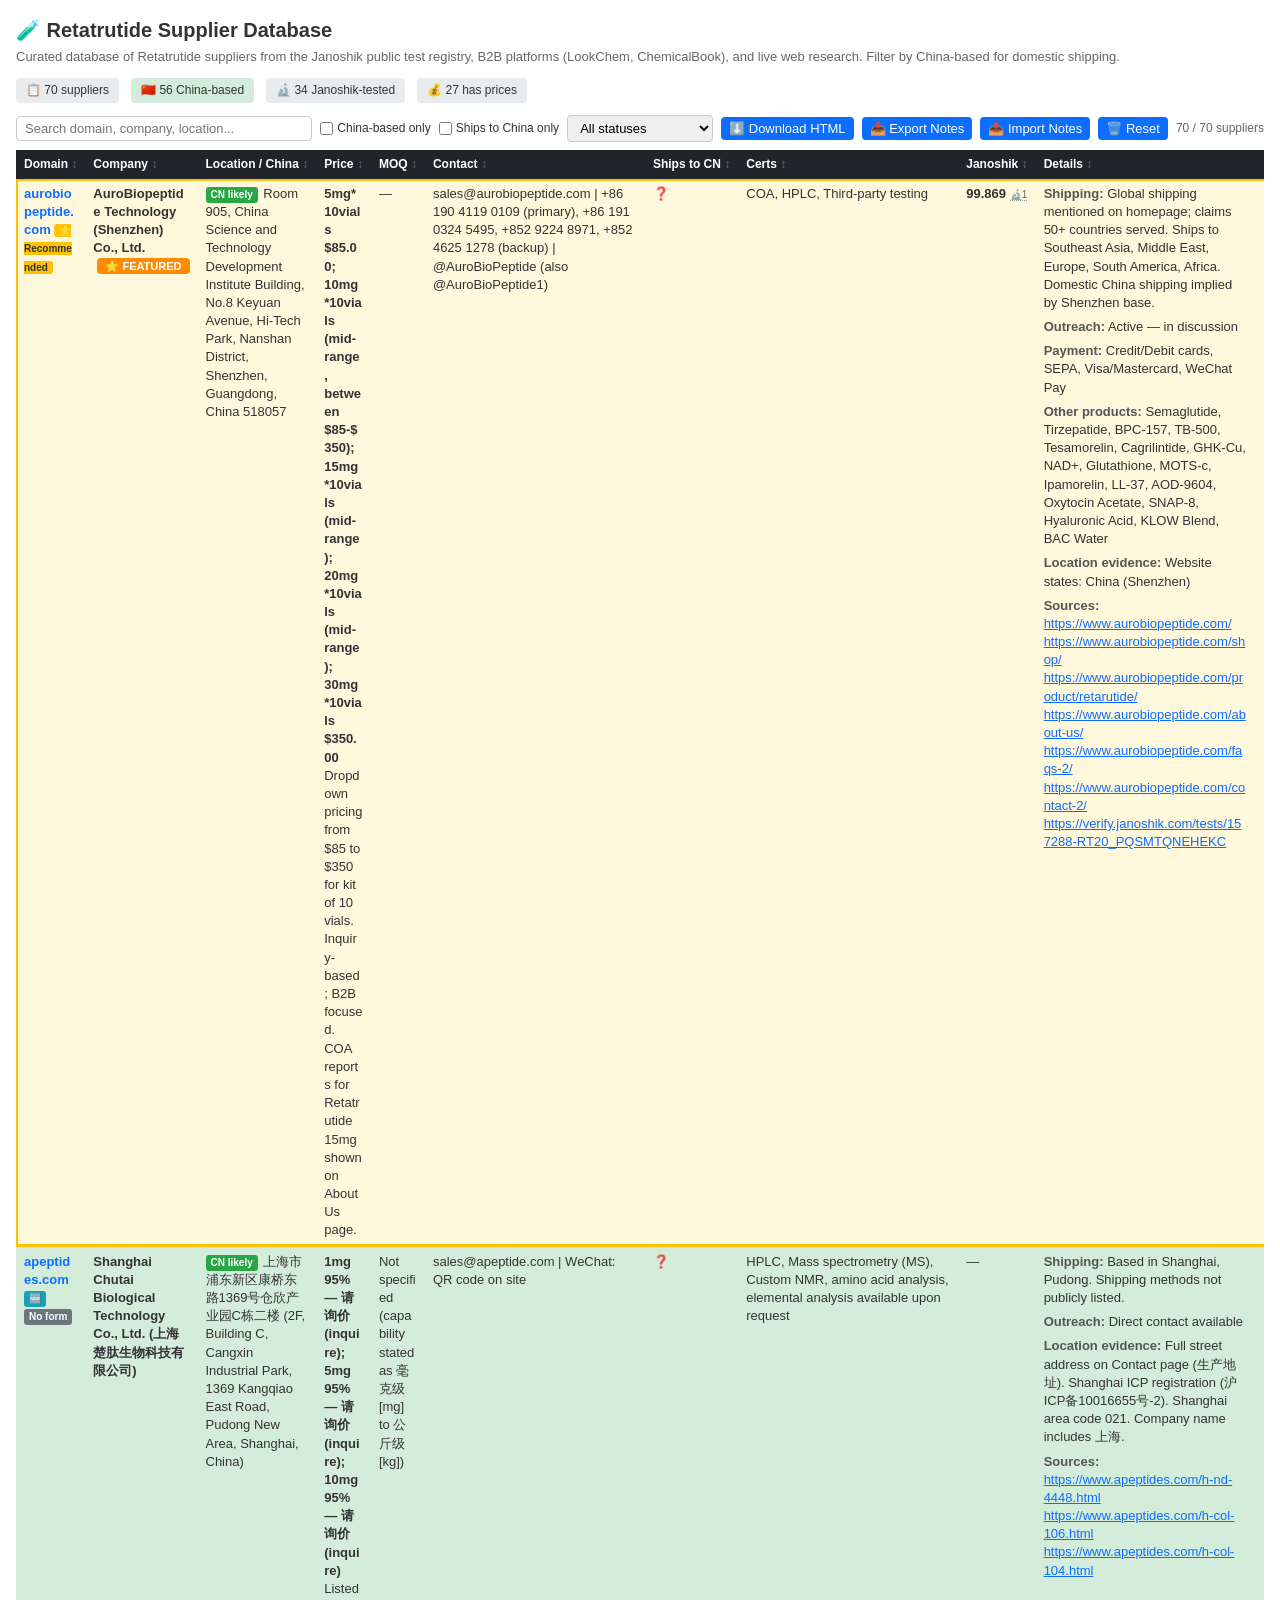
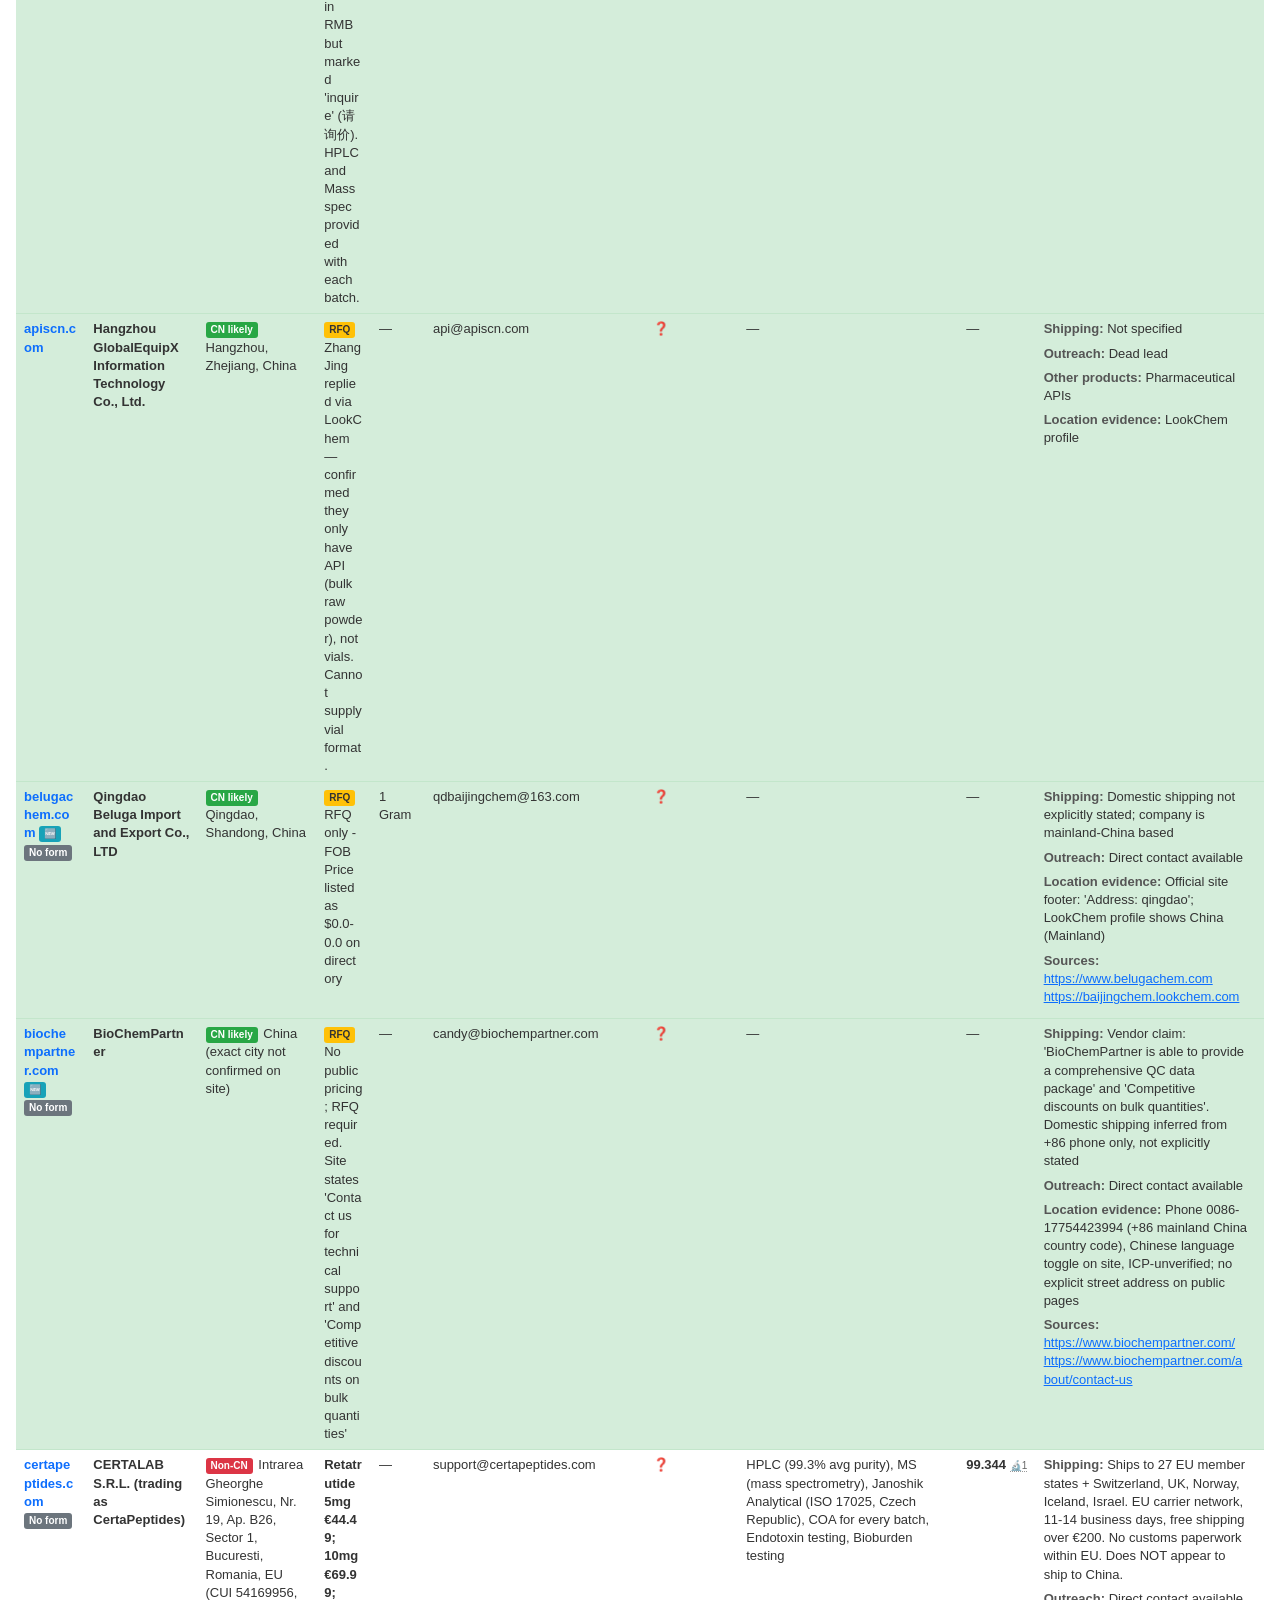
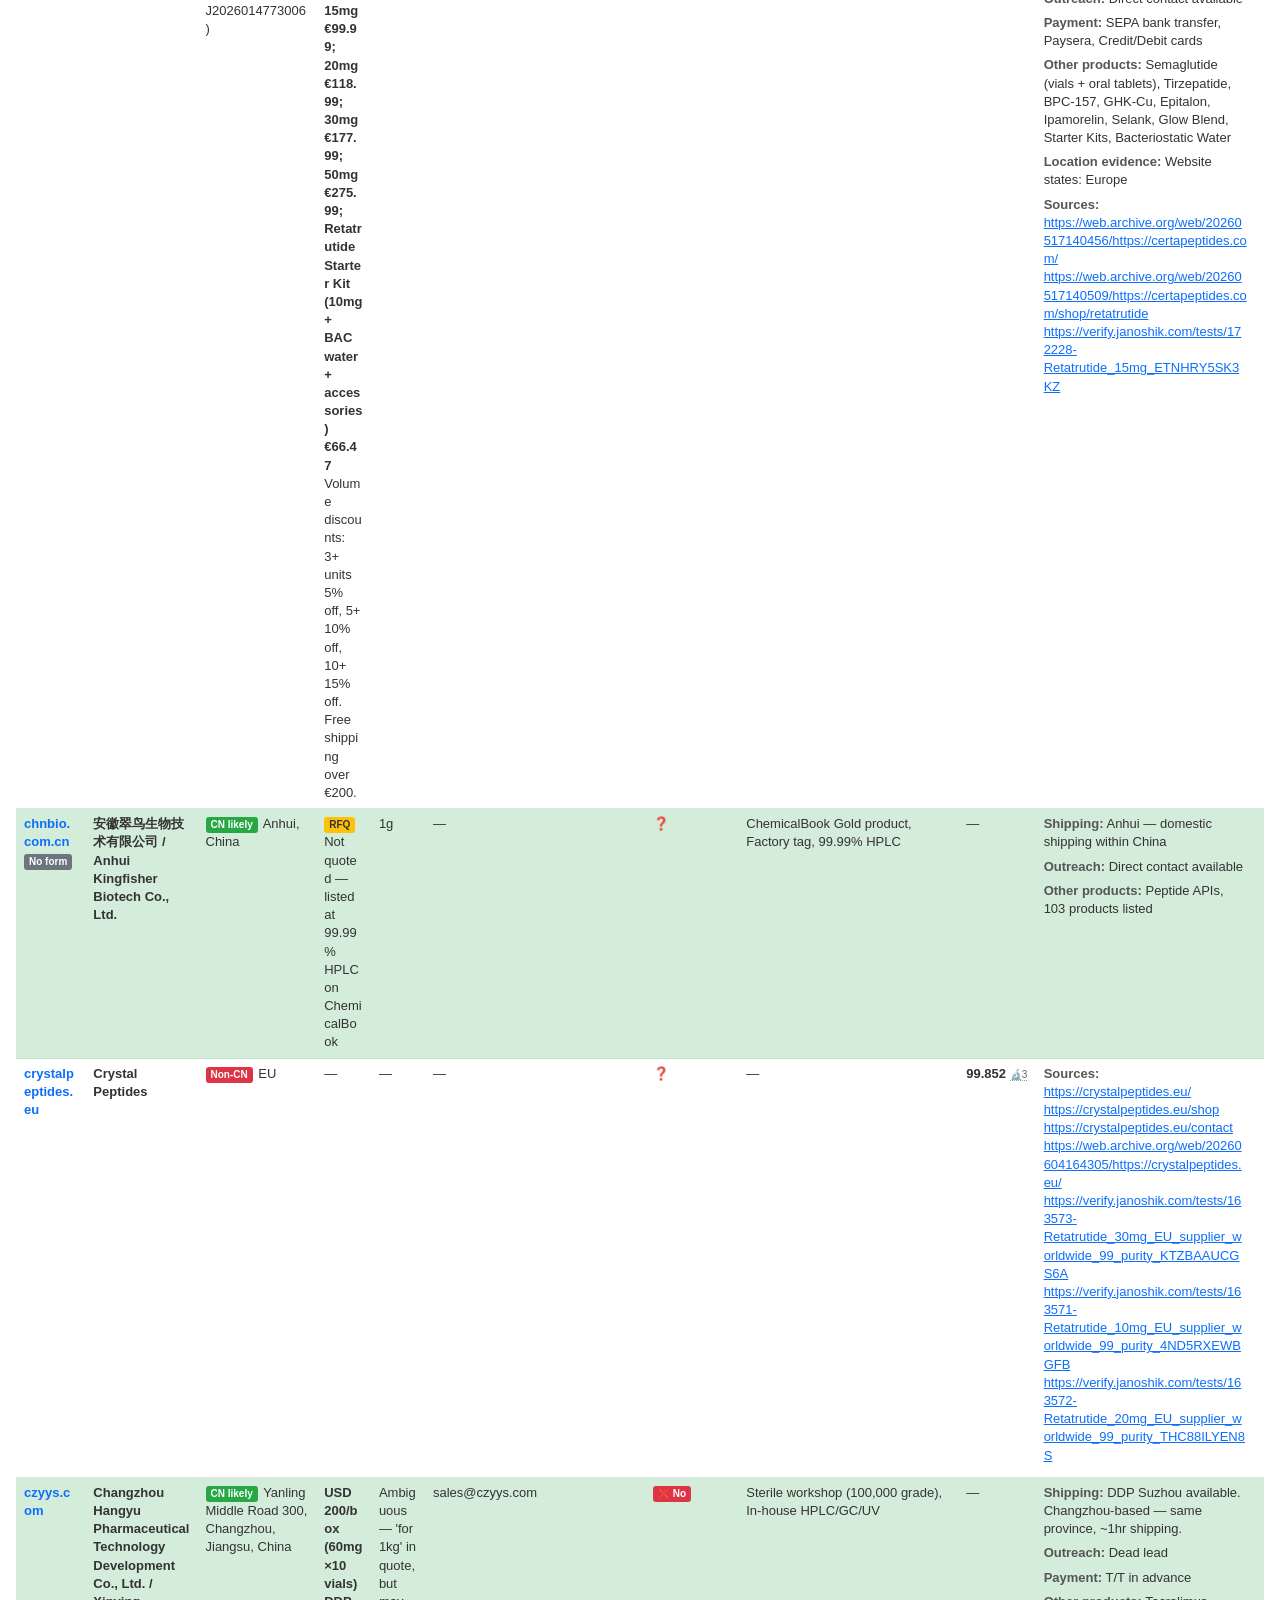
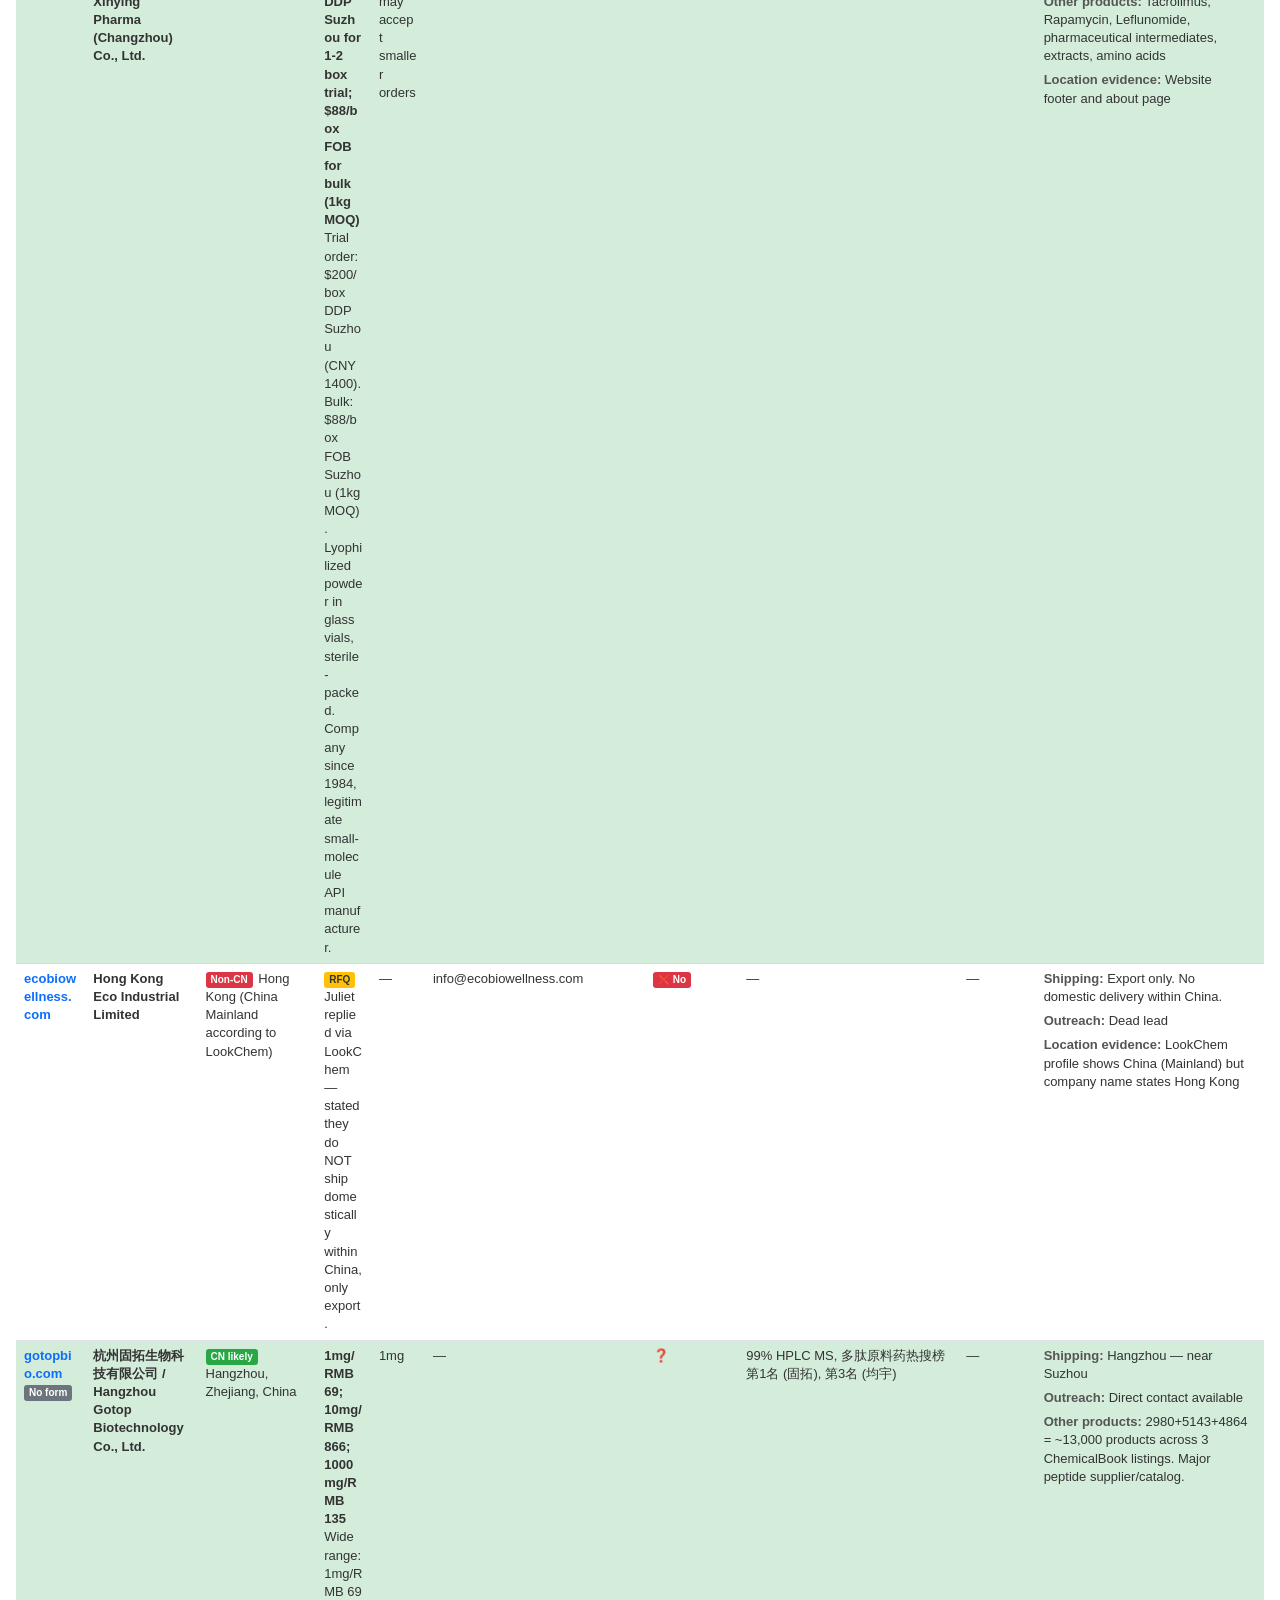
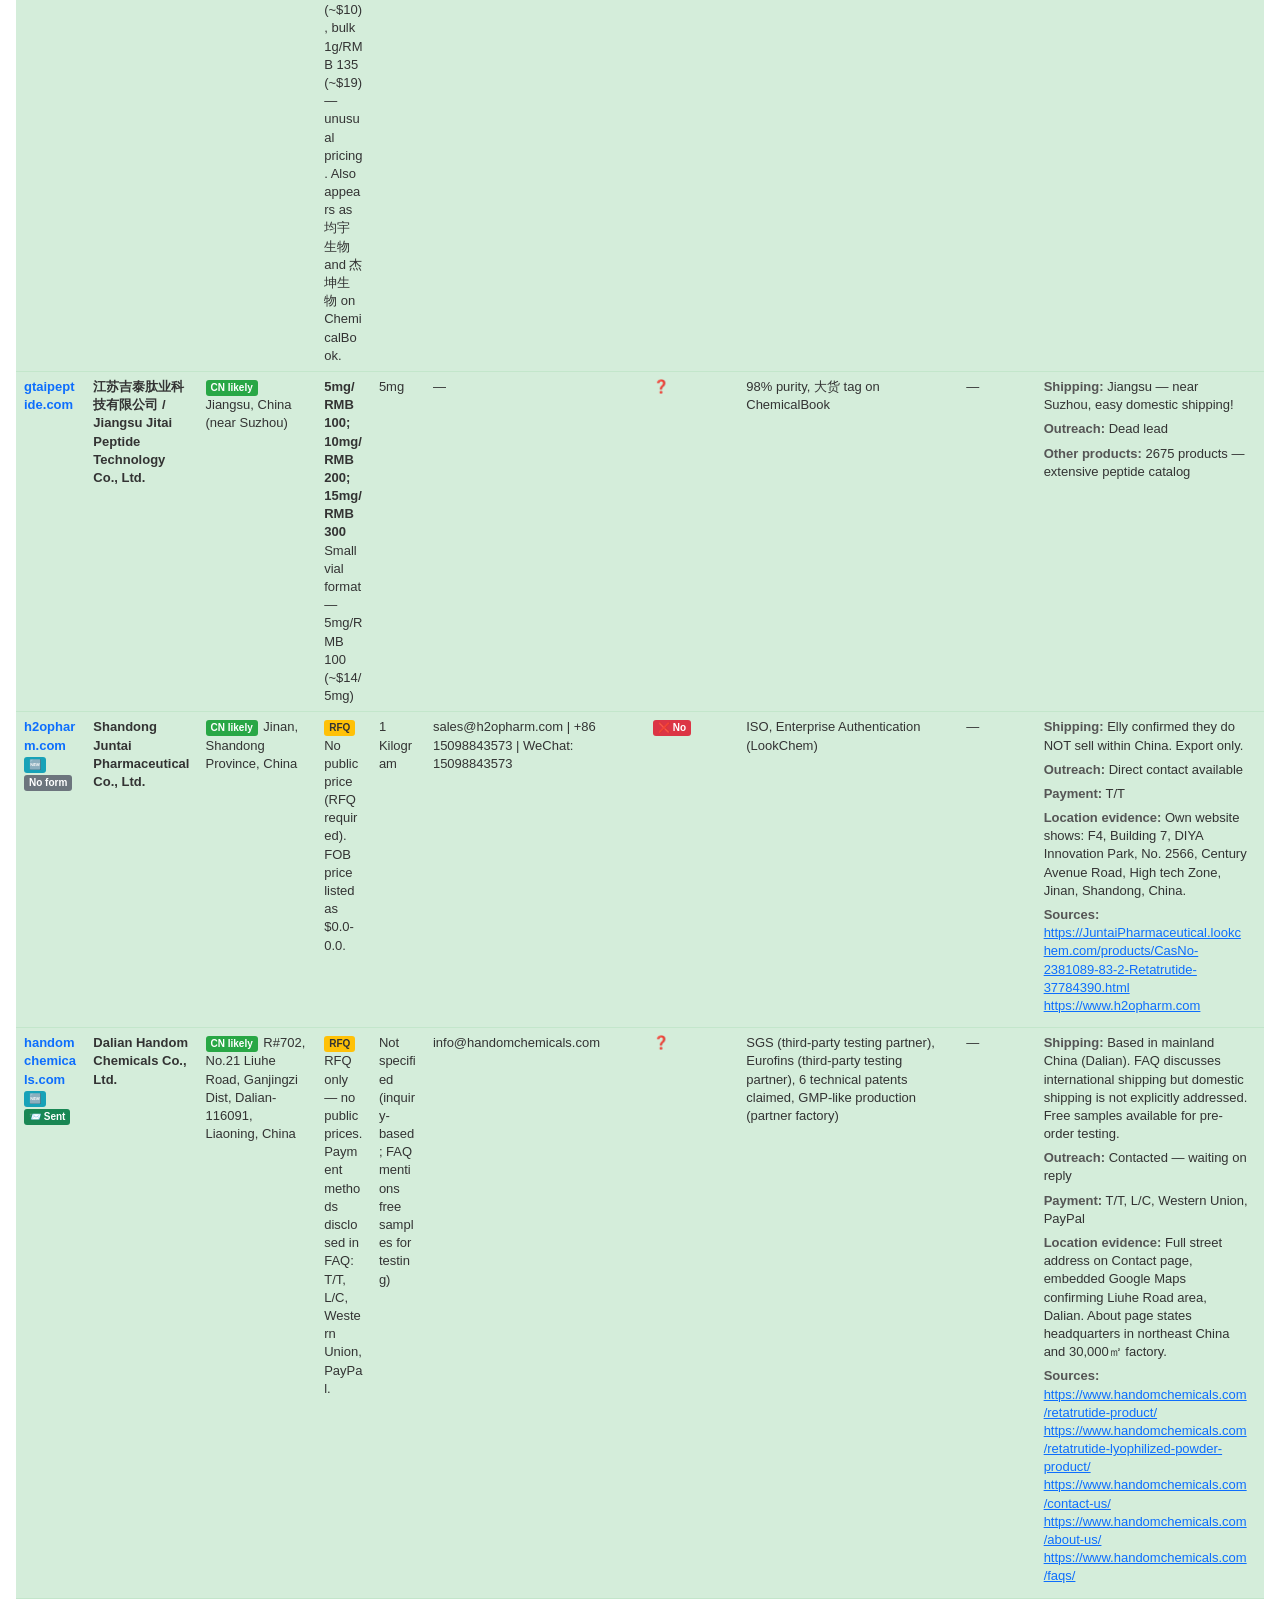
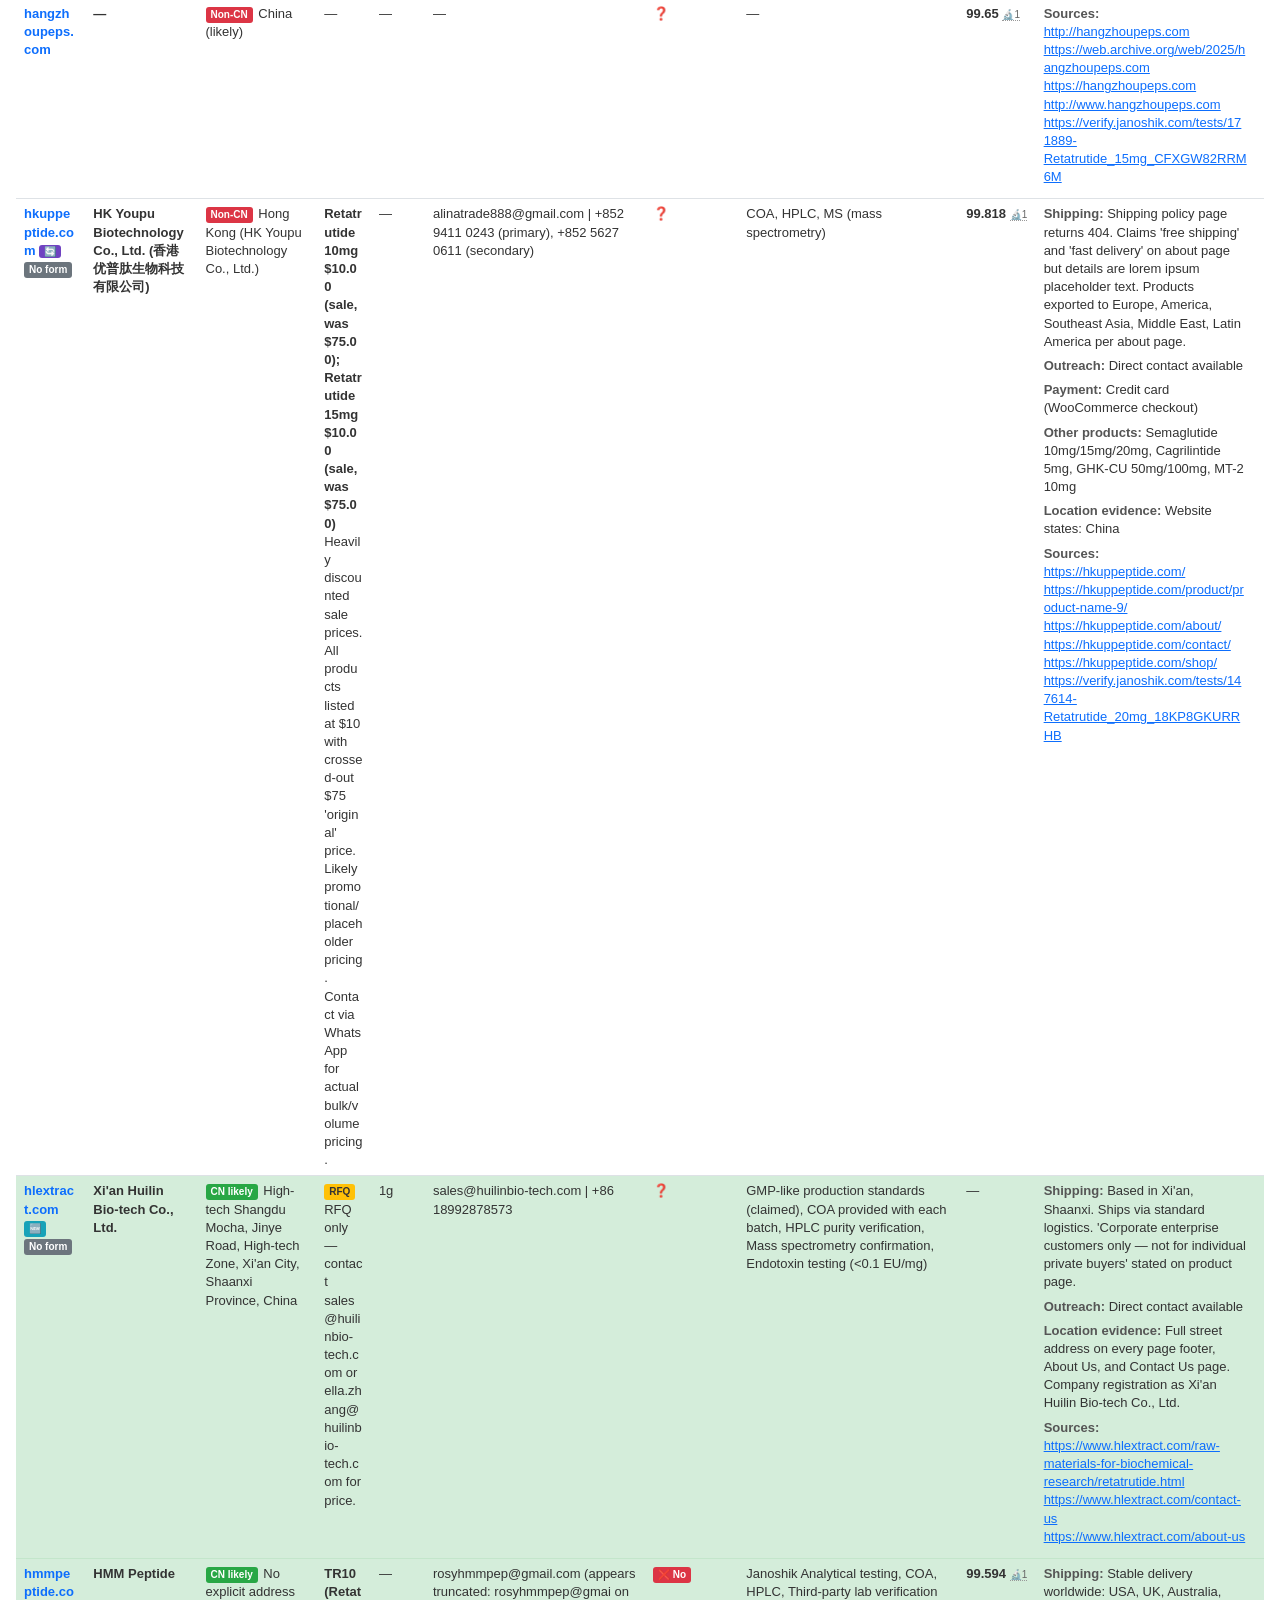
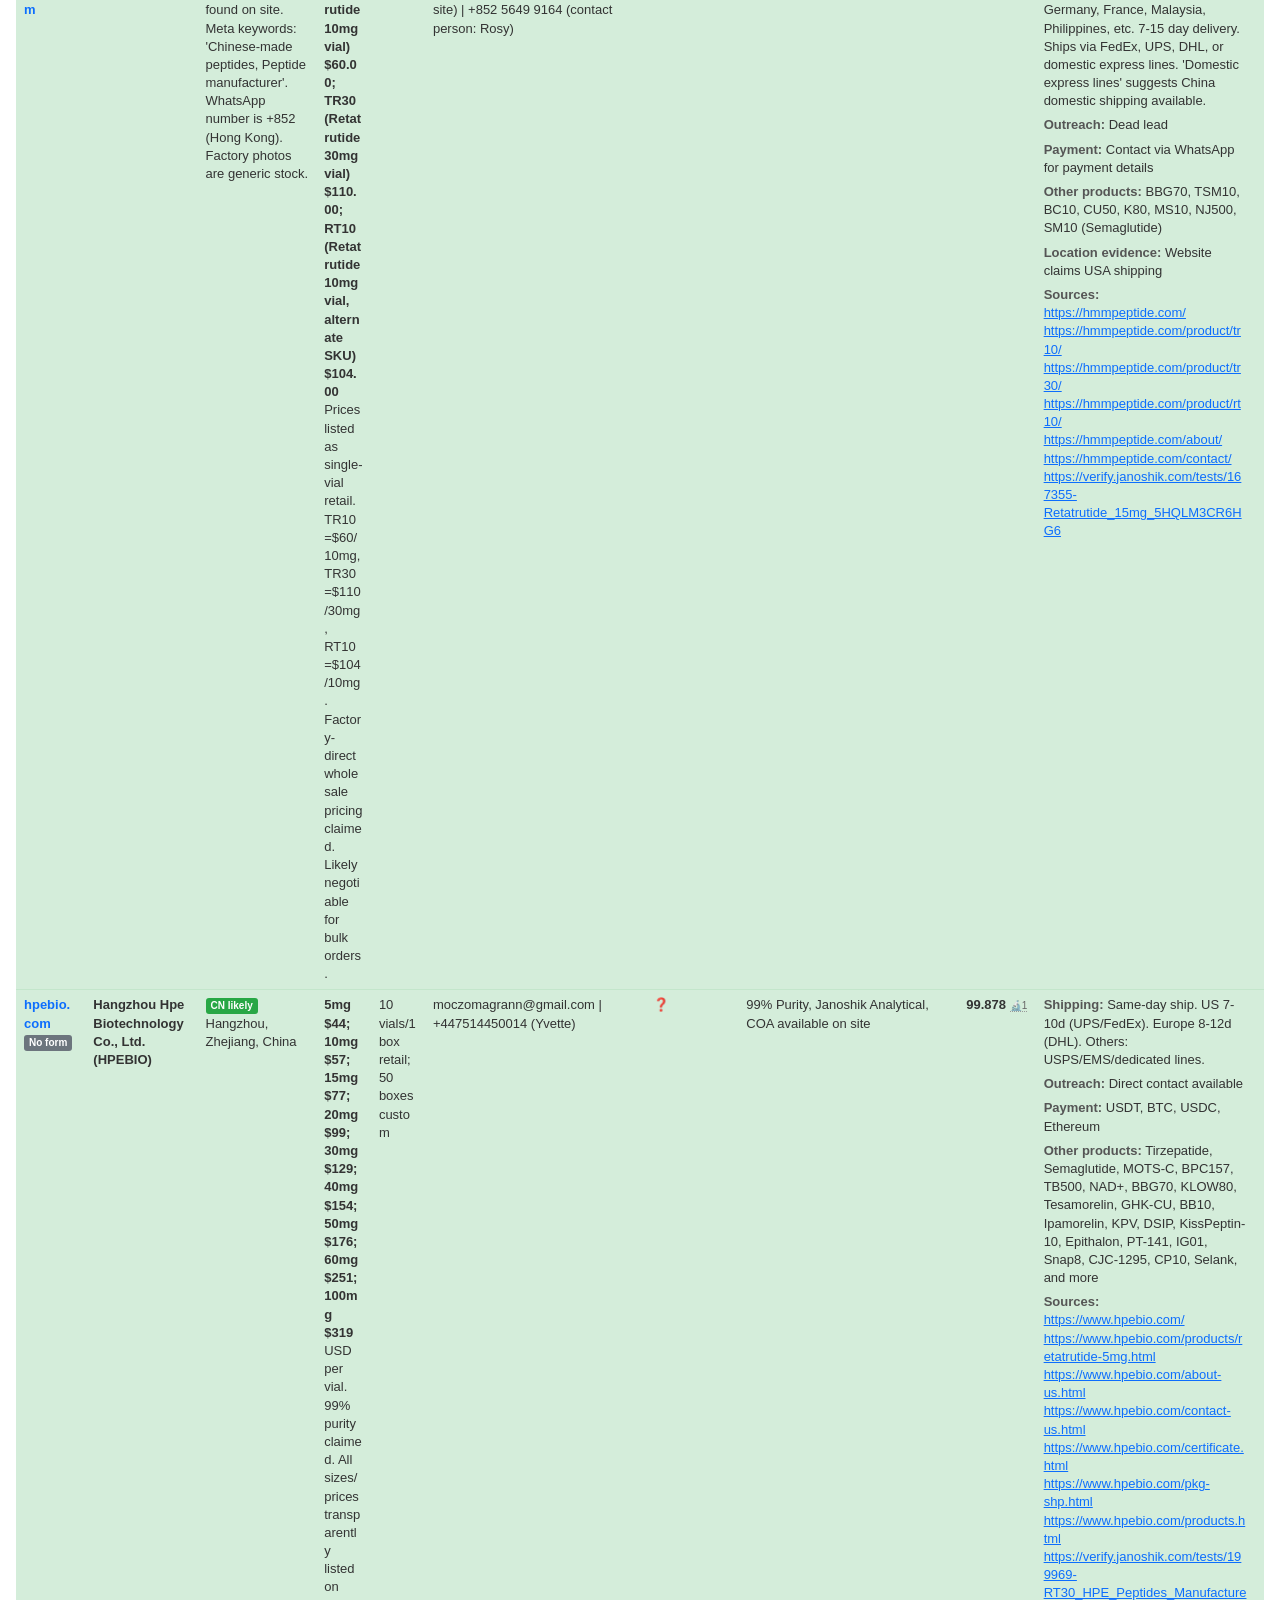
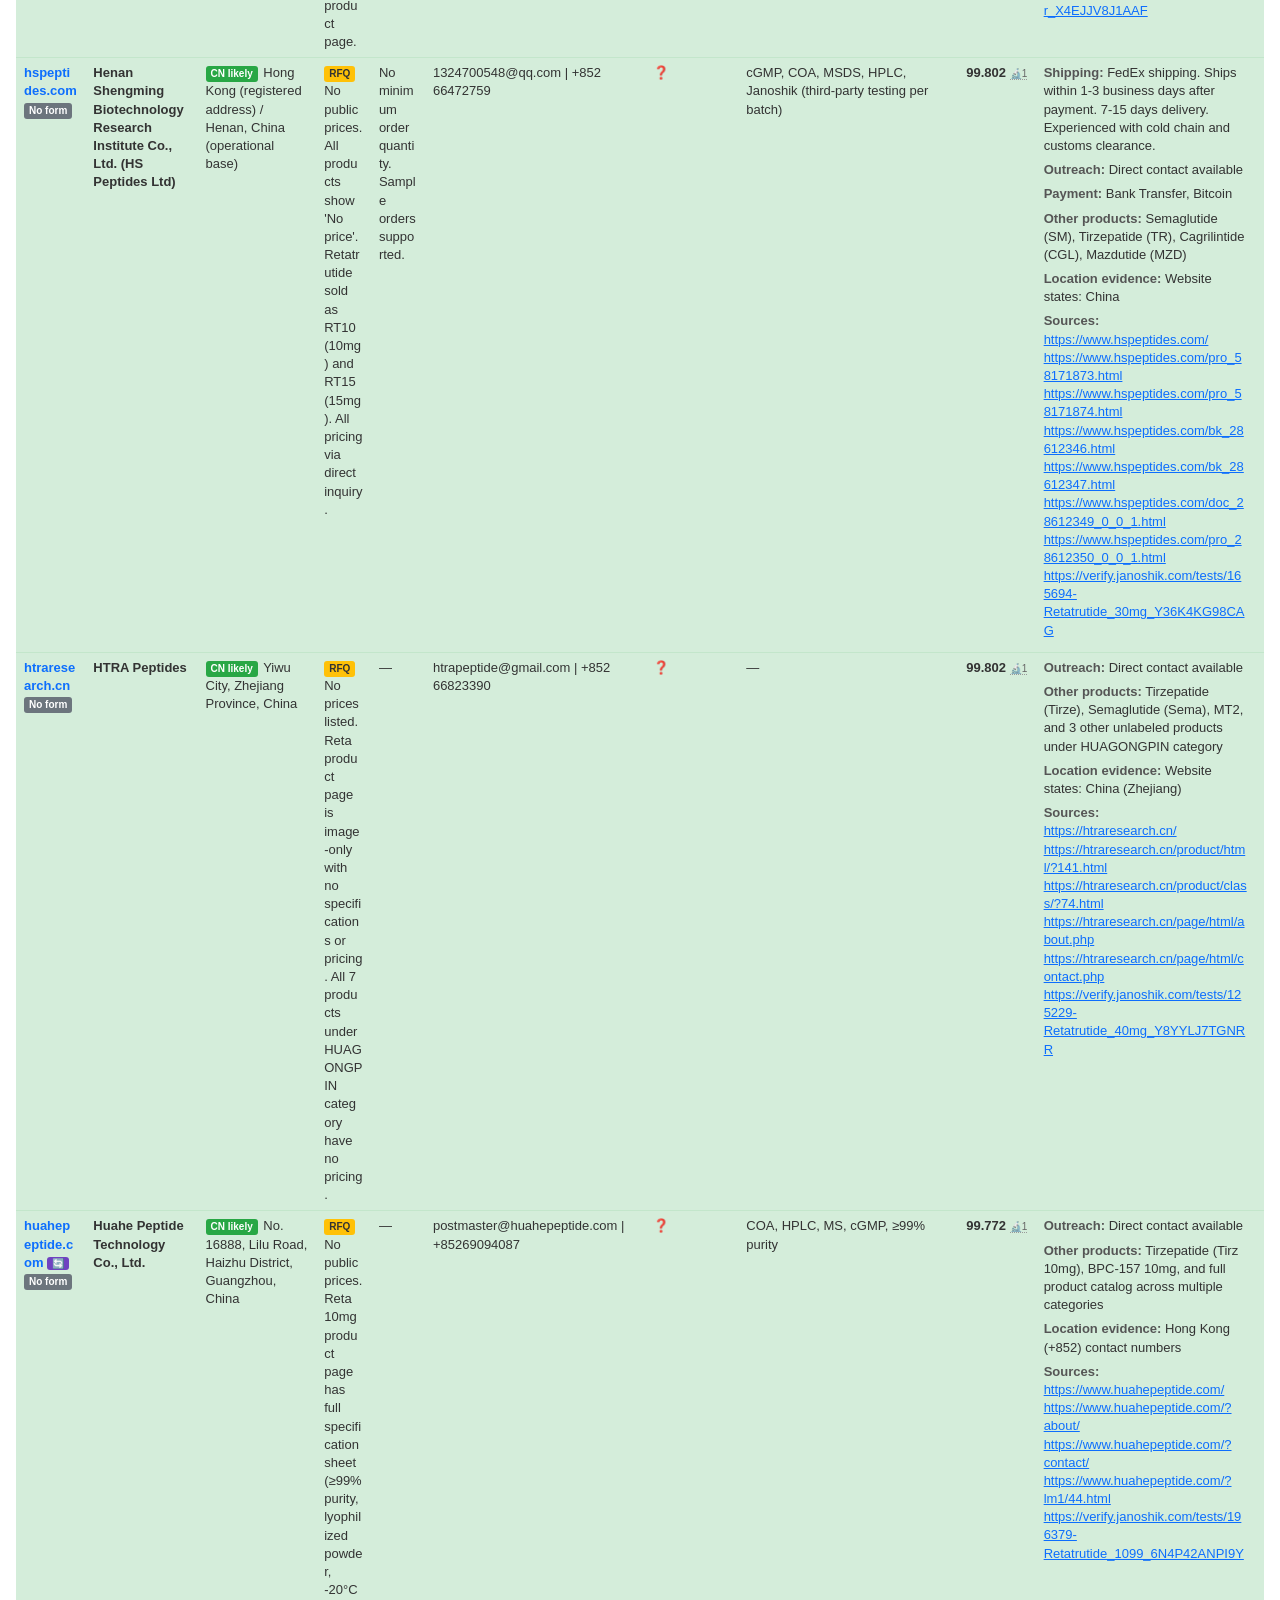
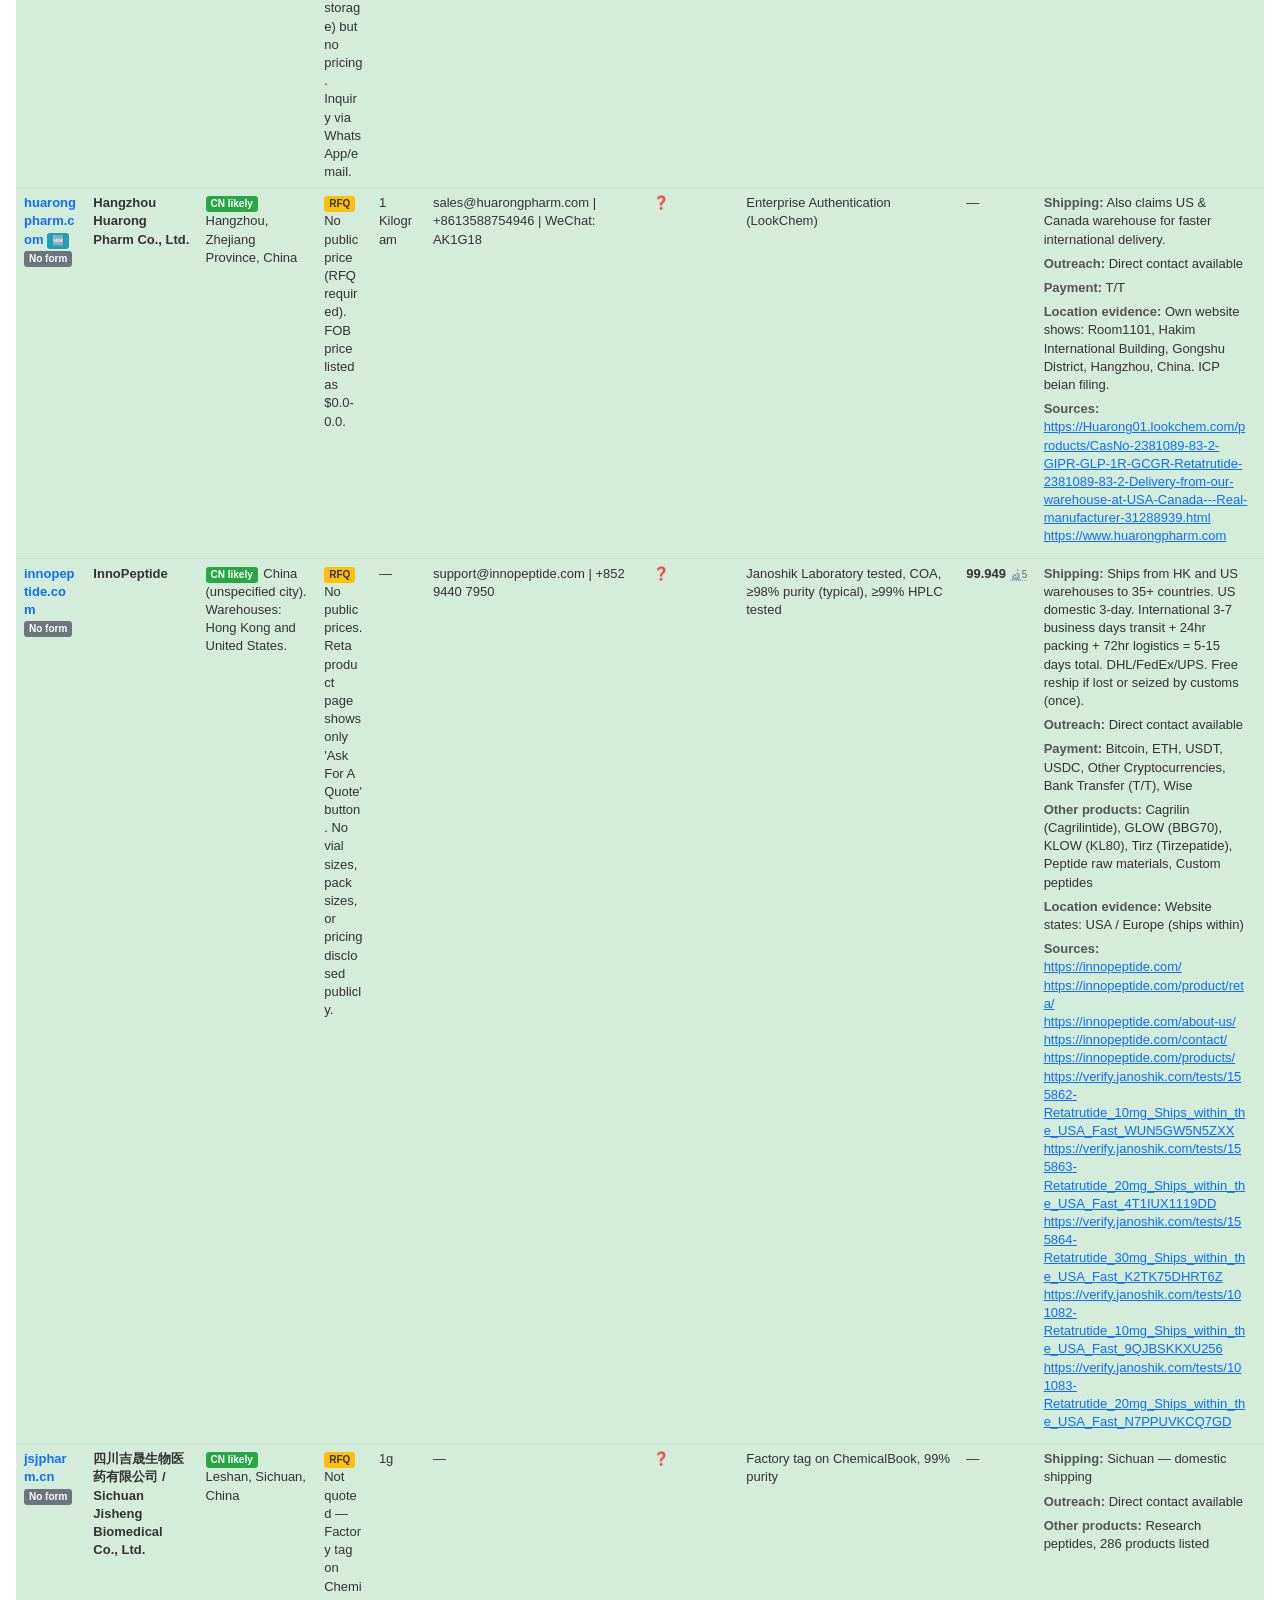
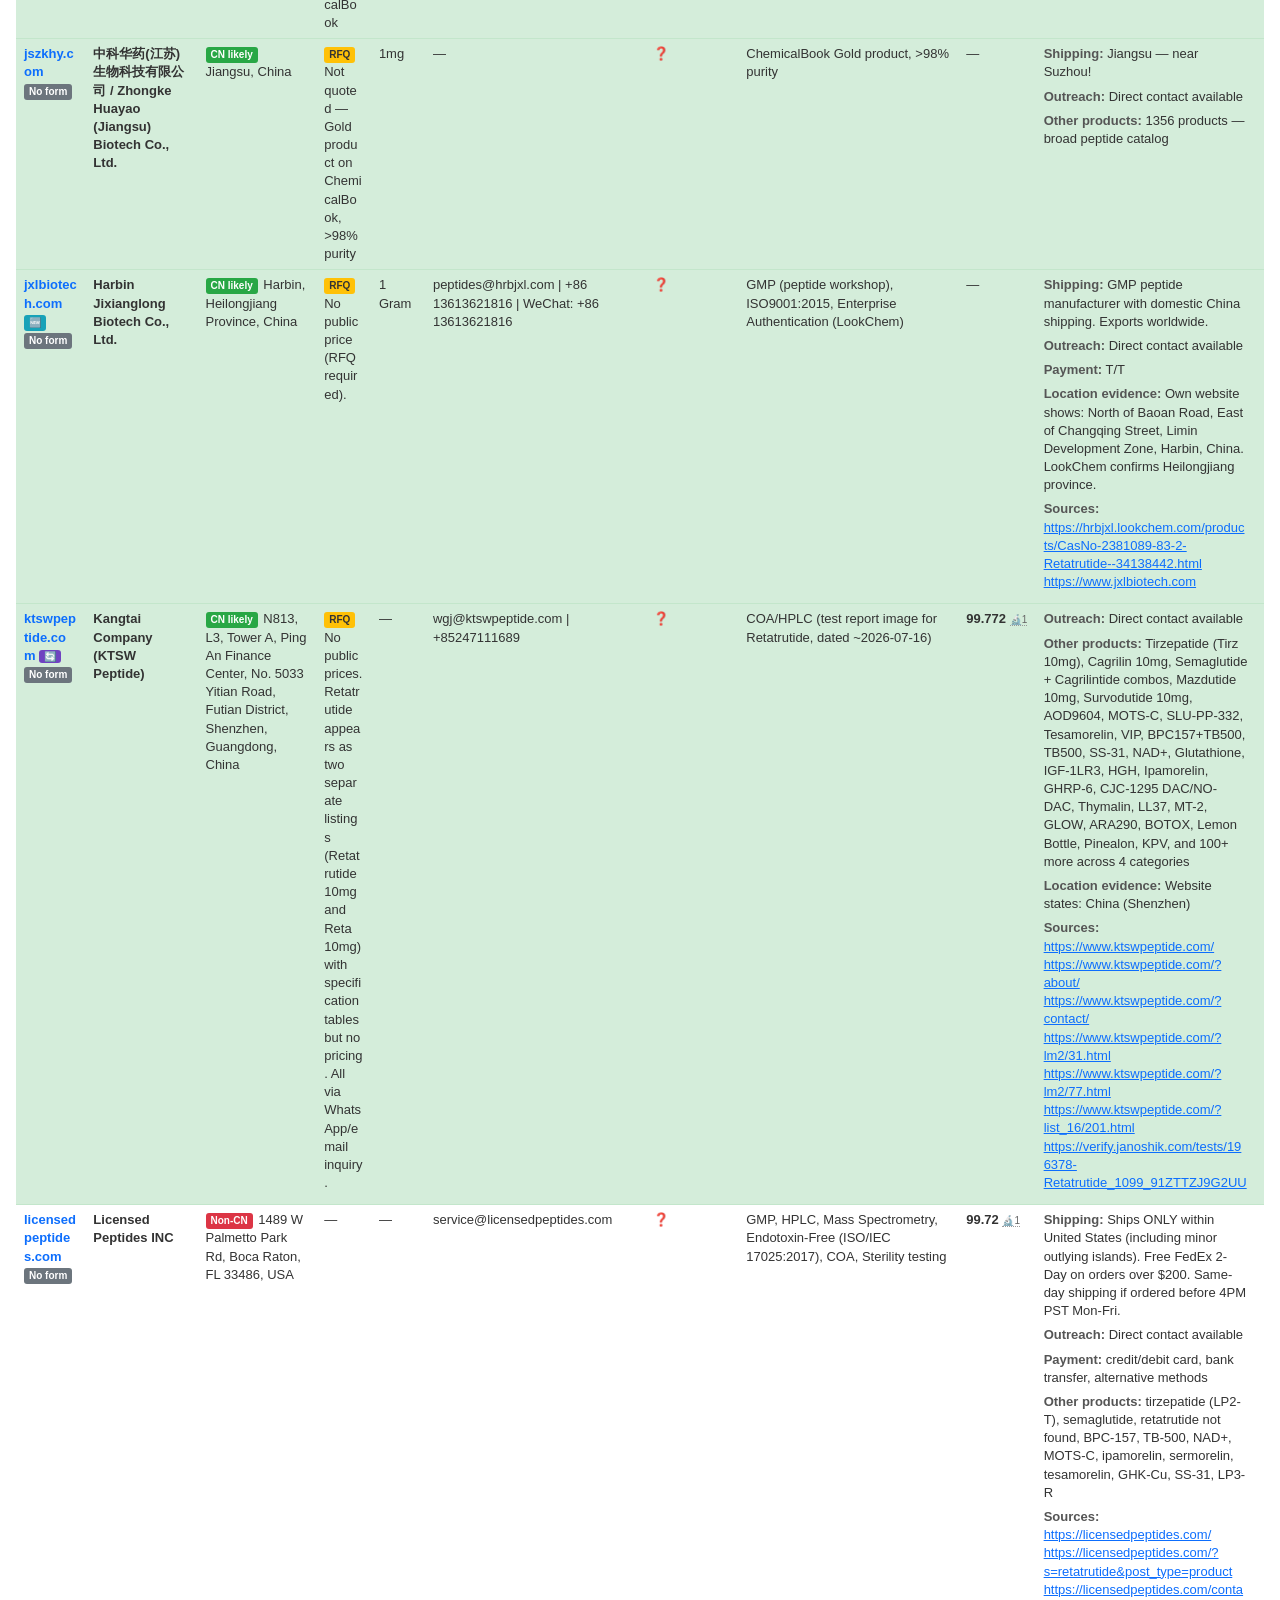
==== commit a71a09d8: "Fix auro ships_to_china: inferred not confirmed, set to null" ====
--- a/index.html
+++ b/index.html
@@ -127,7 +127,7 @@
     location: "Room 905, China Science and Technology Development Institute Building, No.8 Keyuan Avenue, Hi-Tech Park, Nanshan District, Shenzhen, Guangdong, China 518057",
     location_evidence: "Website states: China (Shenzhen)",
     china_based: true,
-    ships_to_china: true,
+    ships_to_china: null,
     prices: "5mg*10vials $85.00; 10mg*10vials (mid-range, between $85-$350); 15mg*10vials (mid-range); 20mg*10vials (mid-range); 30mg*10vials $350.00",
     price_notes: "Dropdown pricing from $85 to $350 for kit of 10 vials. Inquiry-based; B2B focused. COA reports for Retatrutide 15mg shown on About Us page.",
     moq: "",
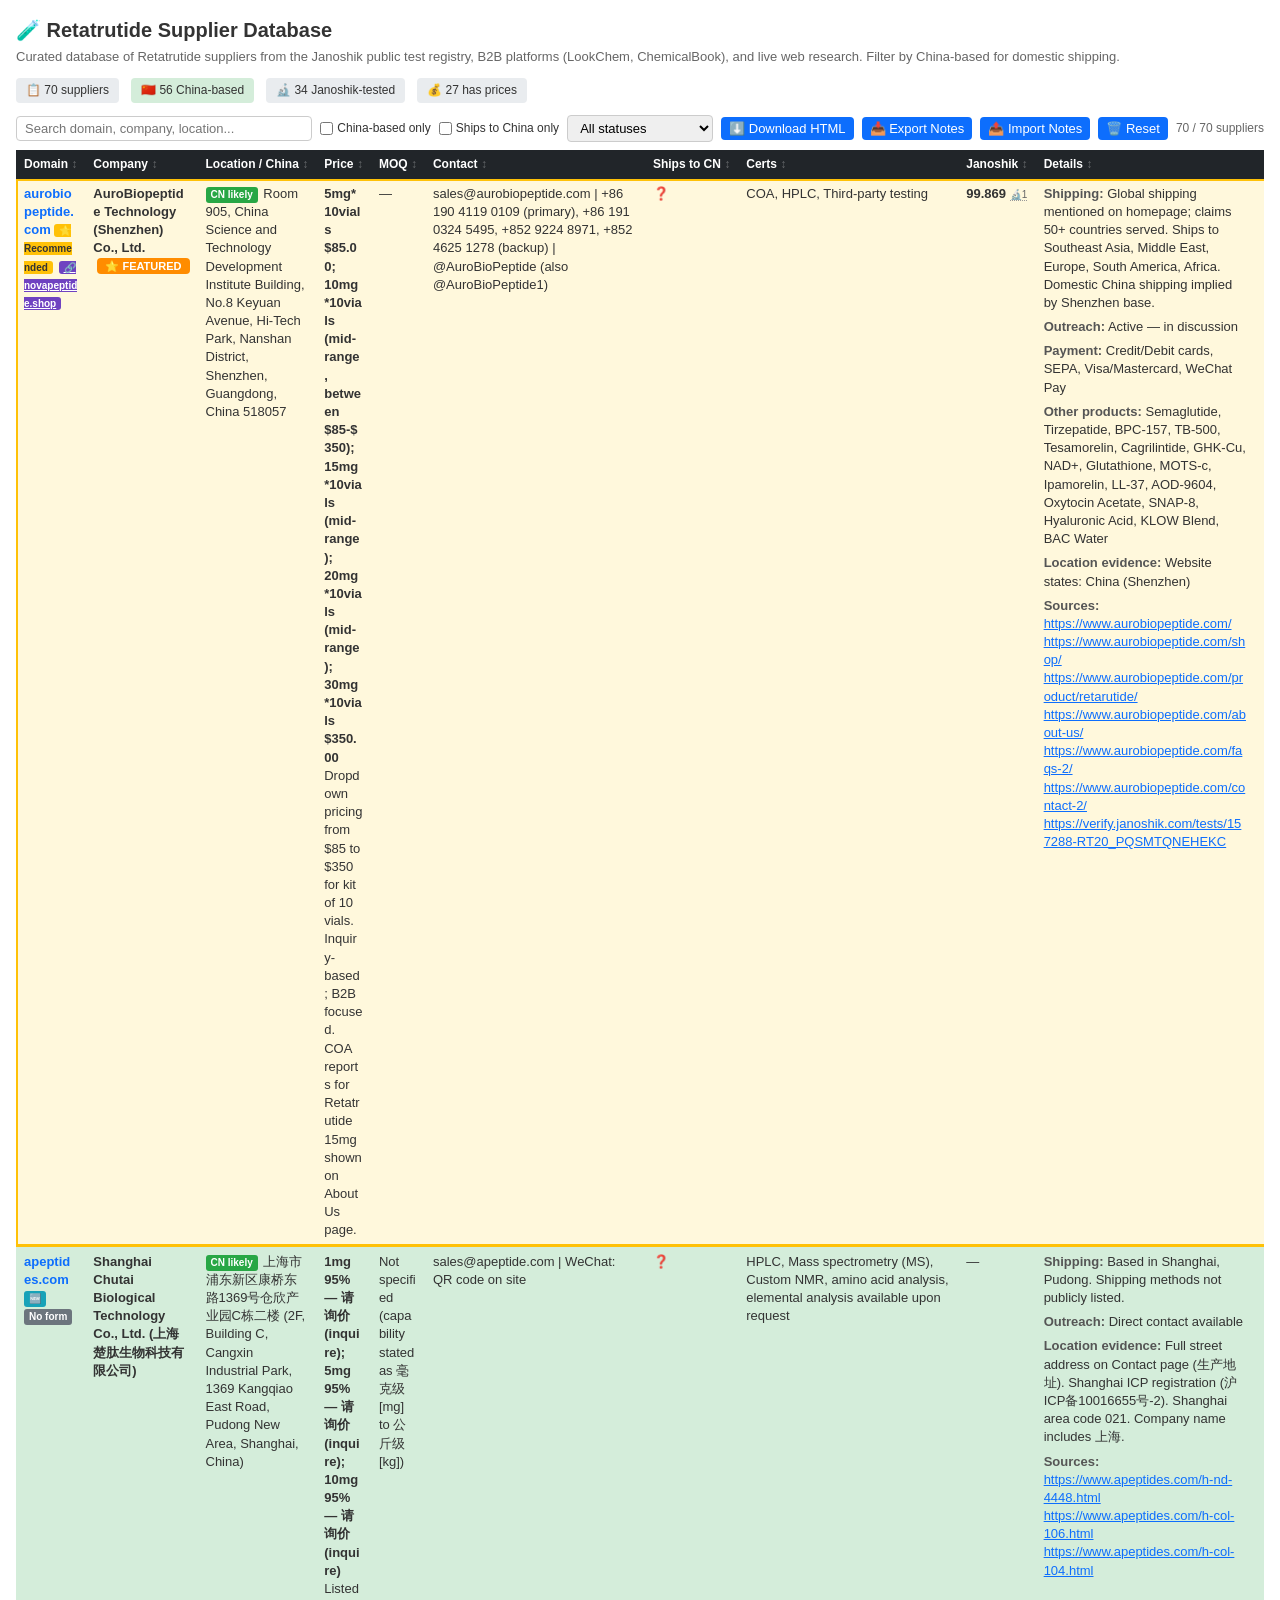
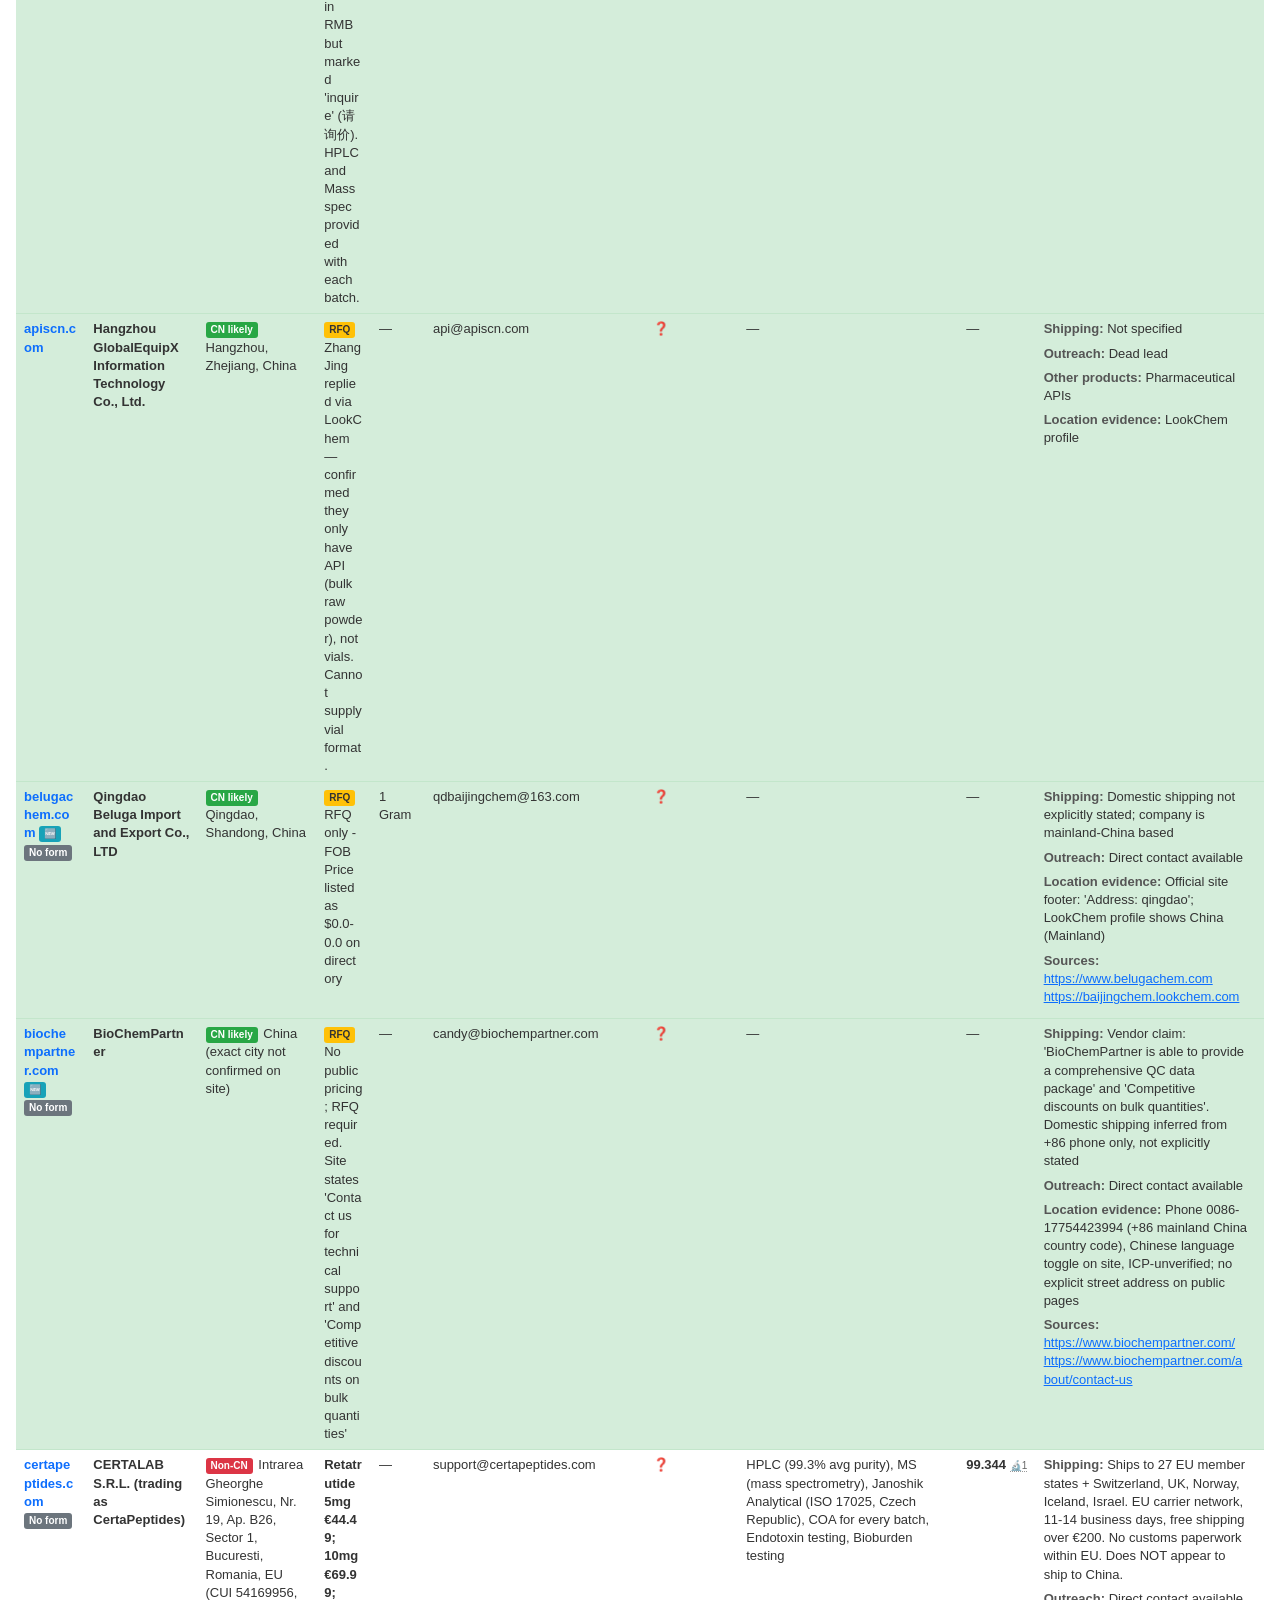
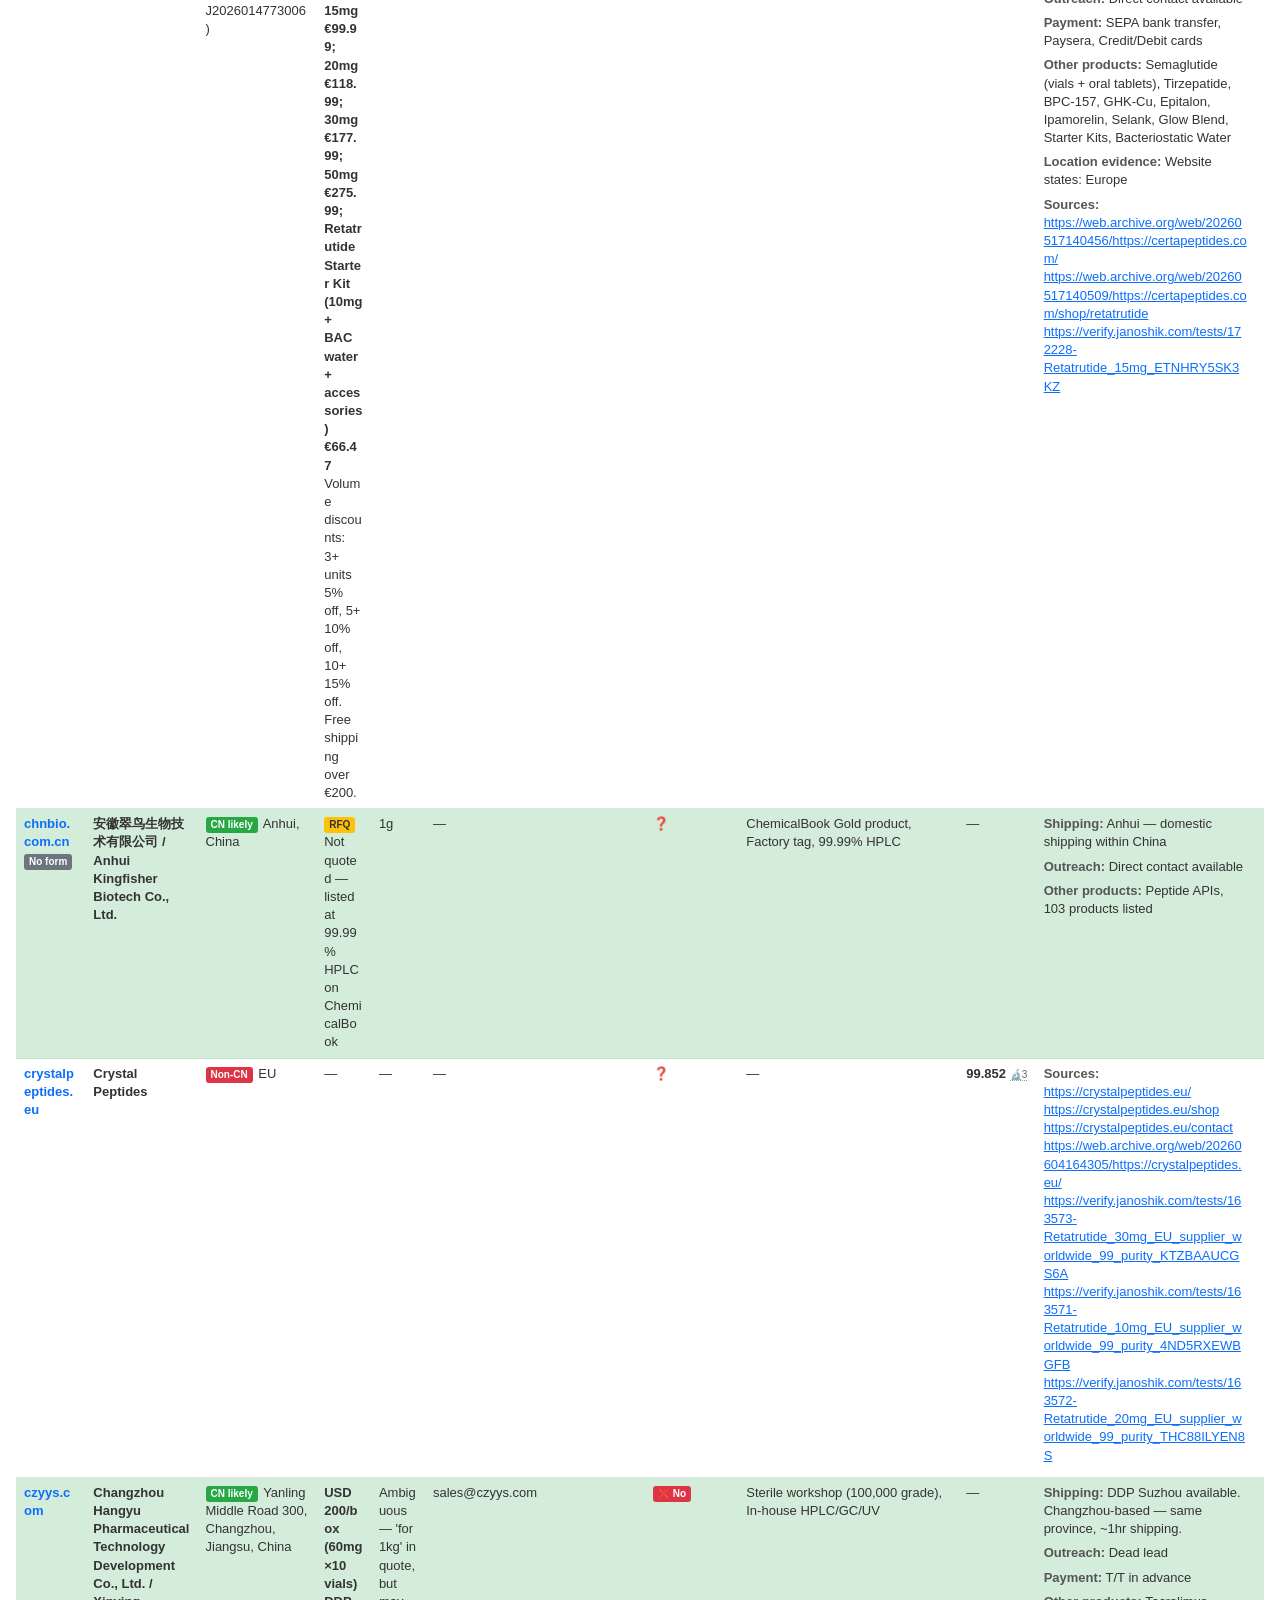
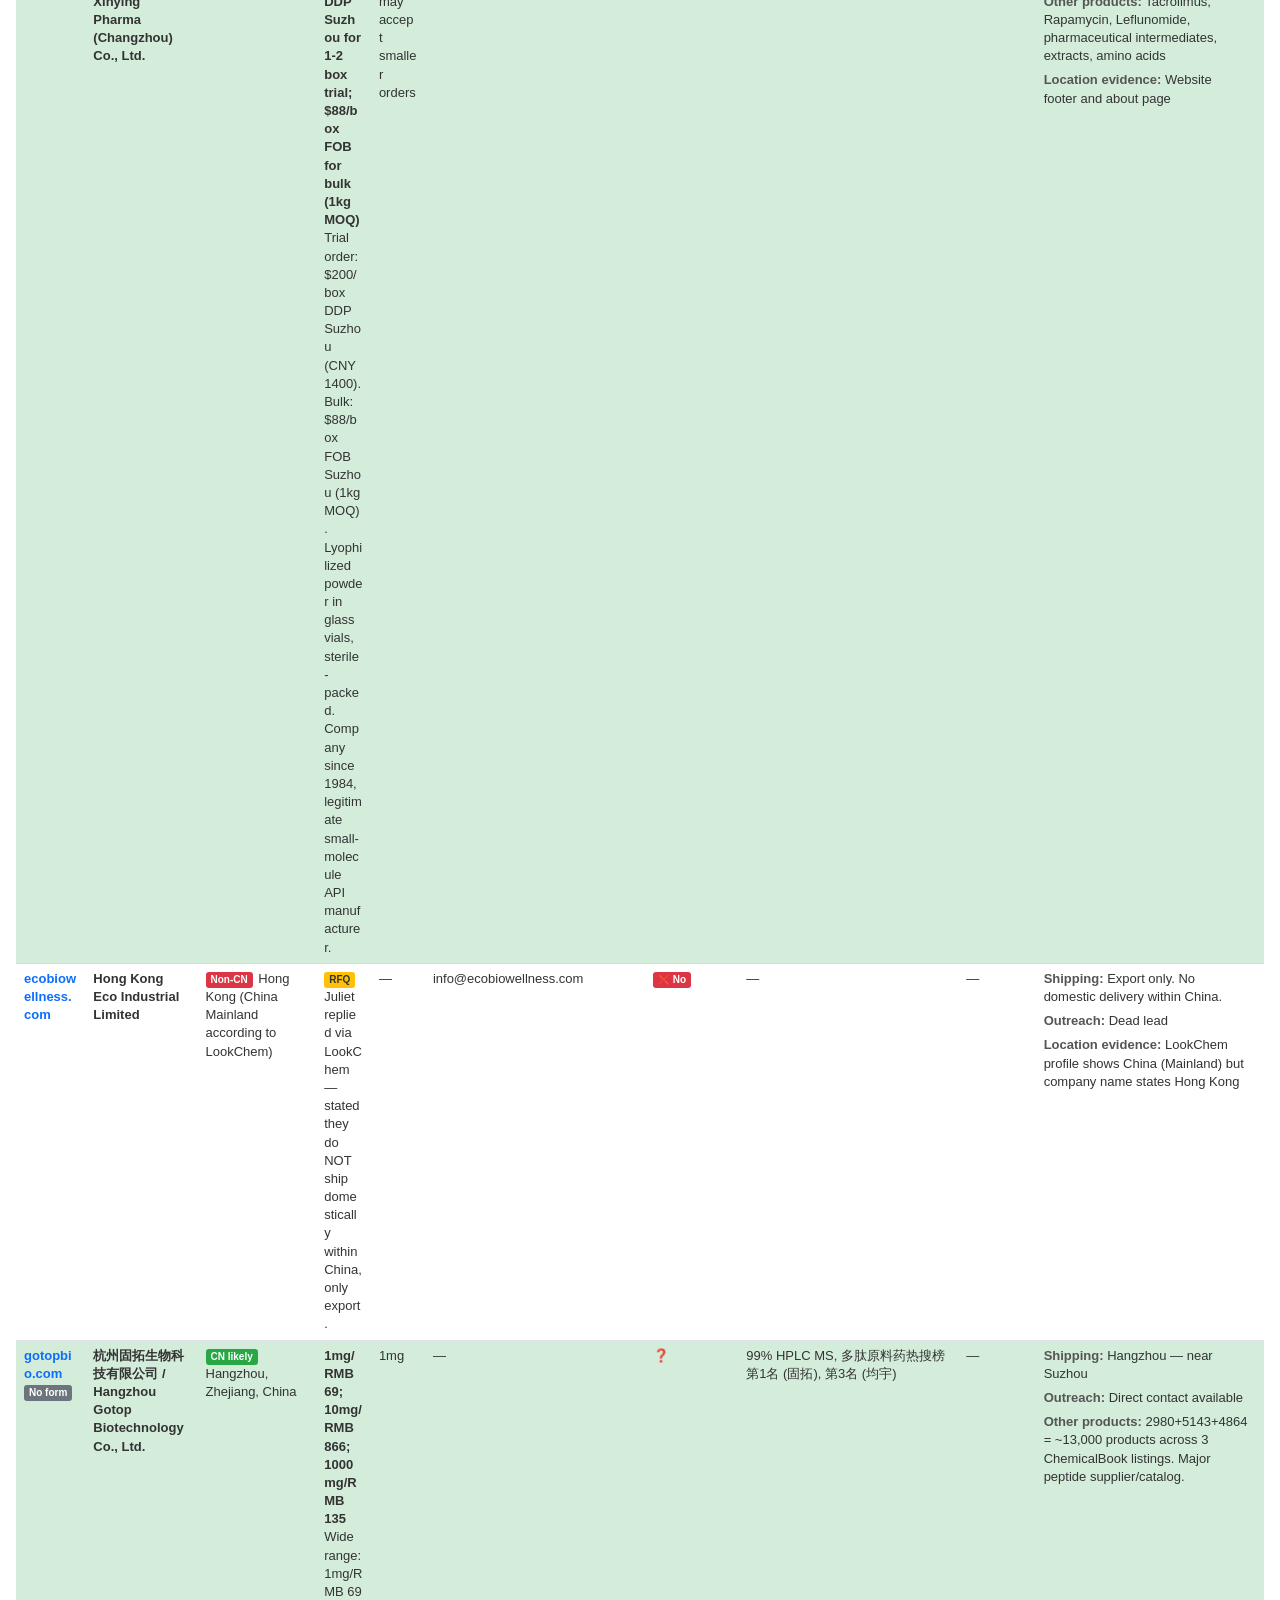
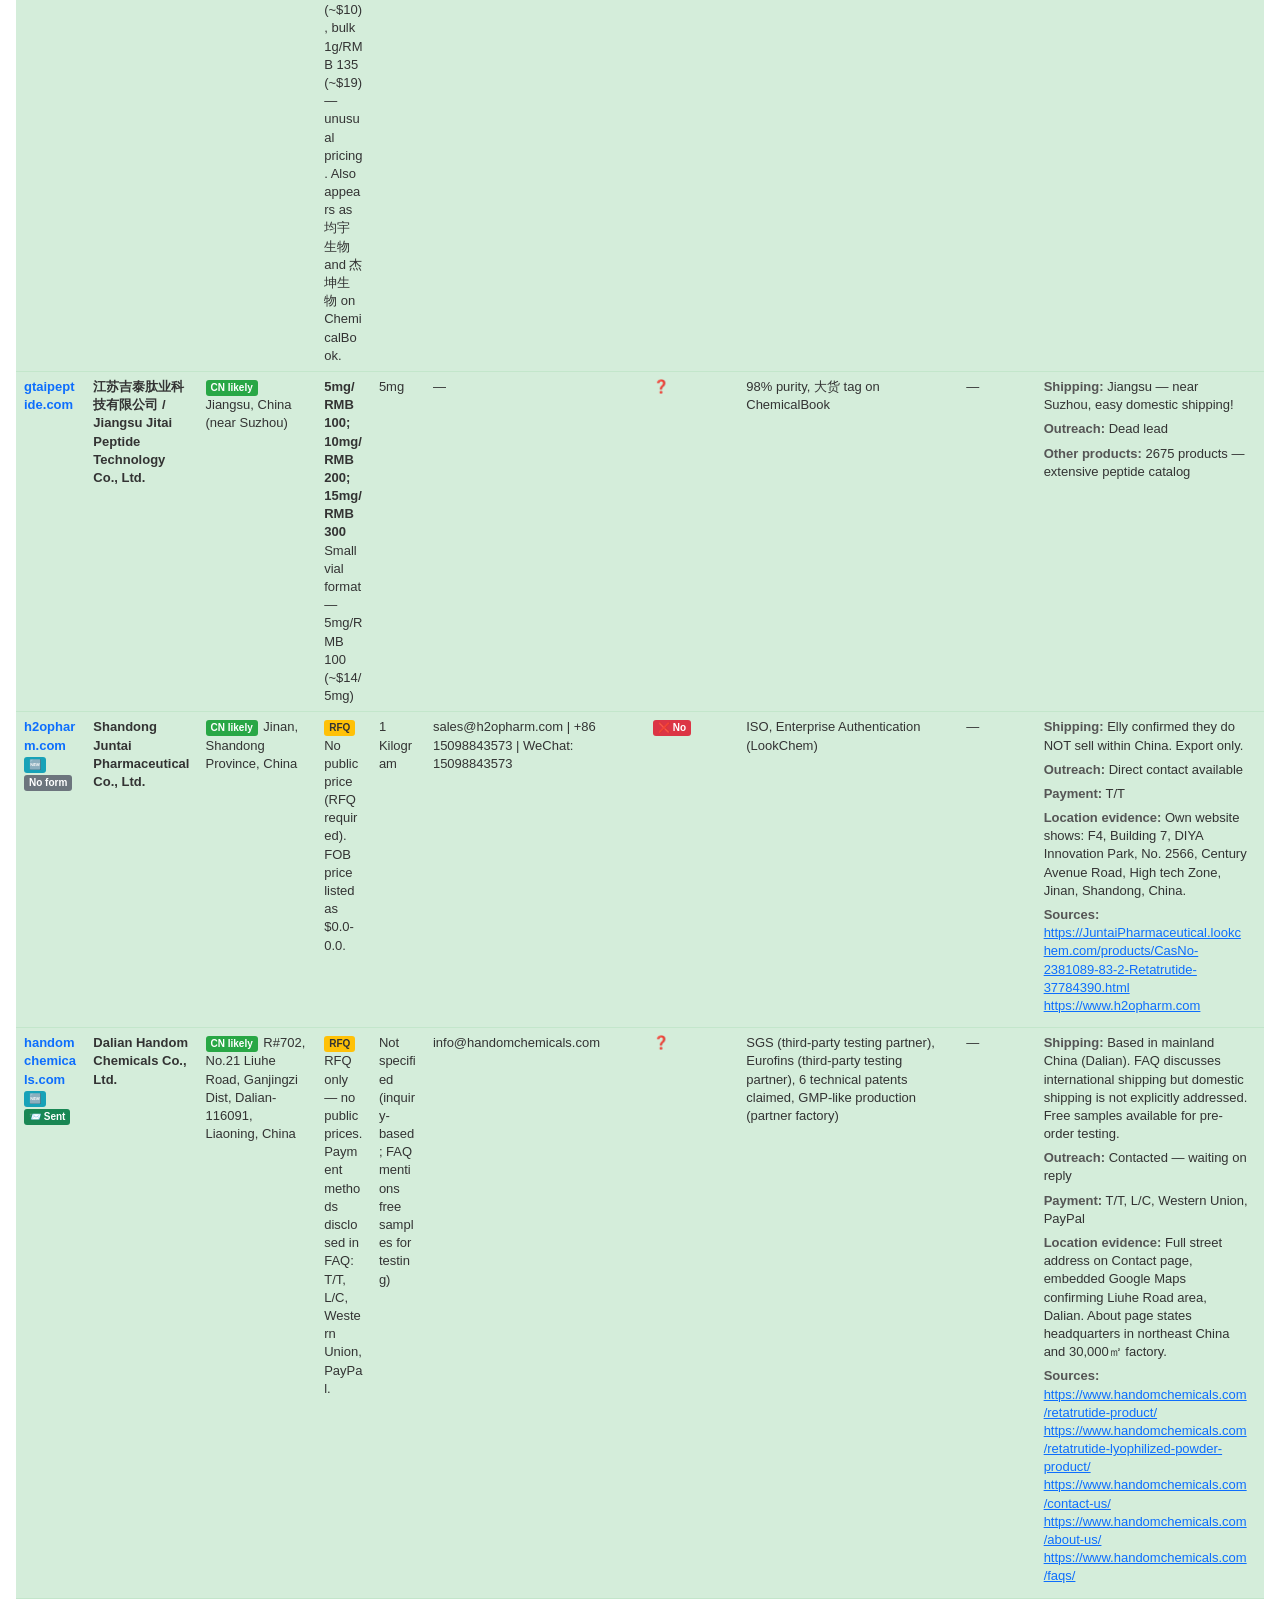
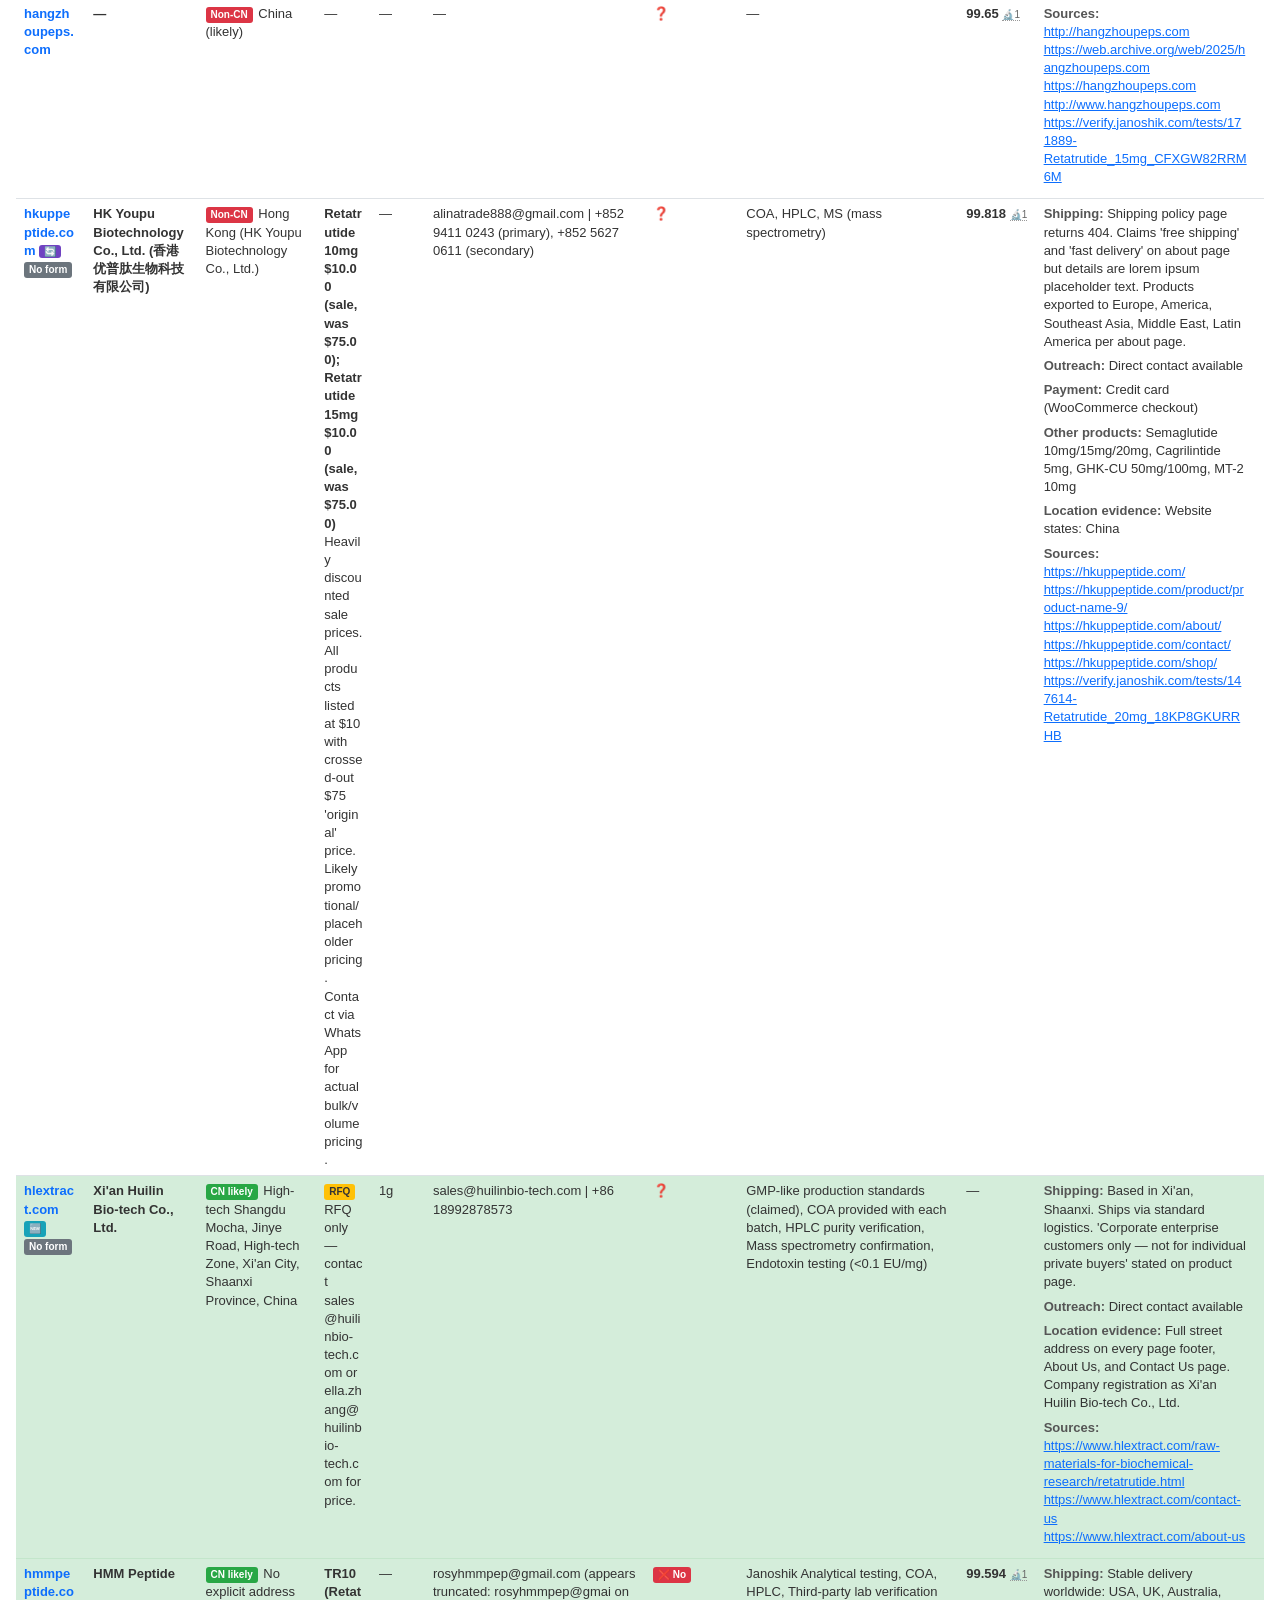
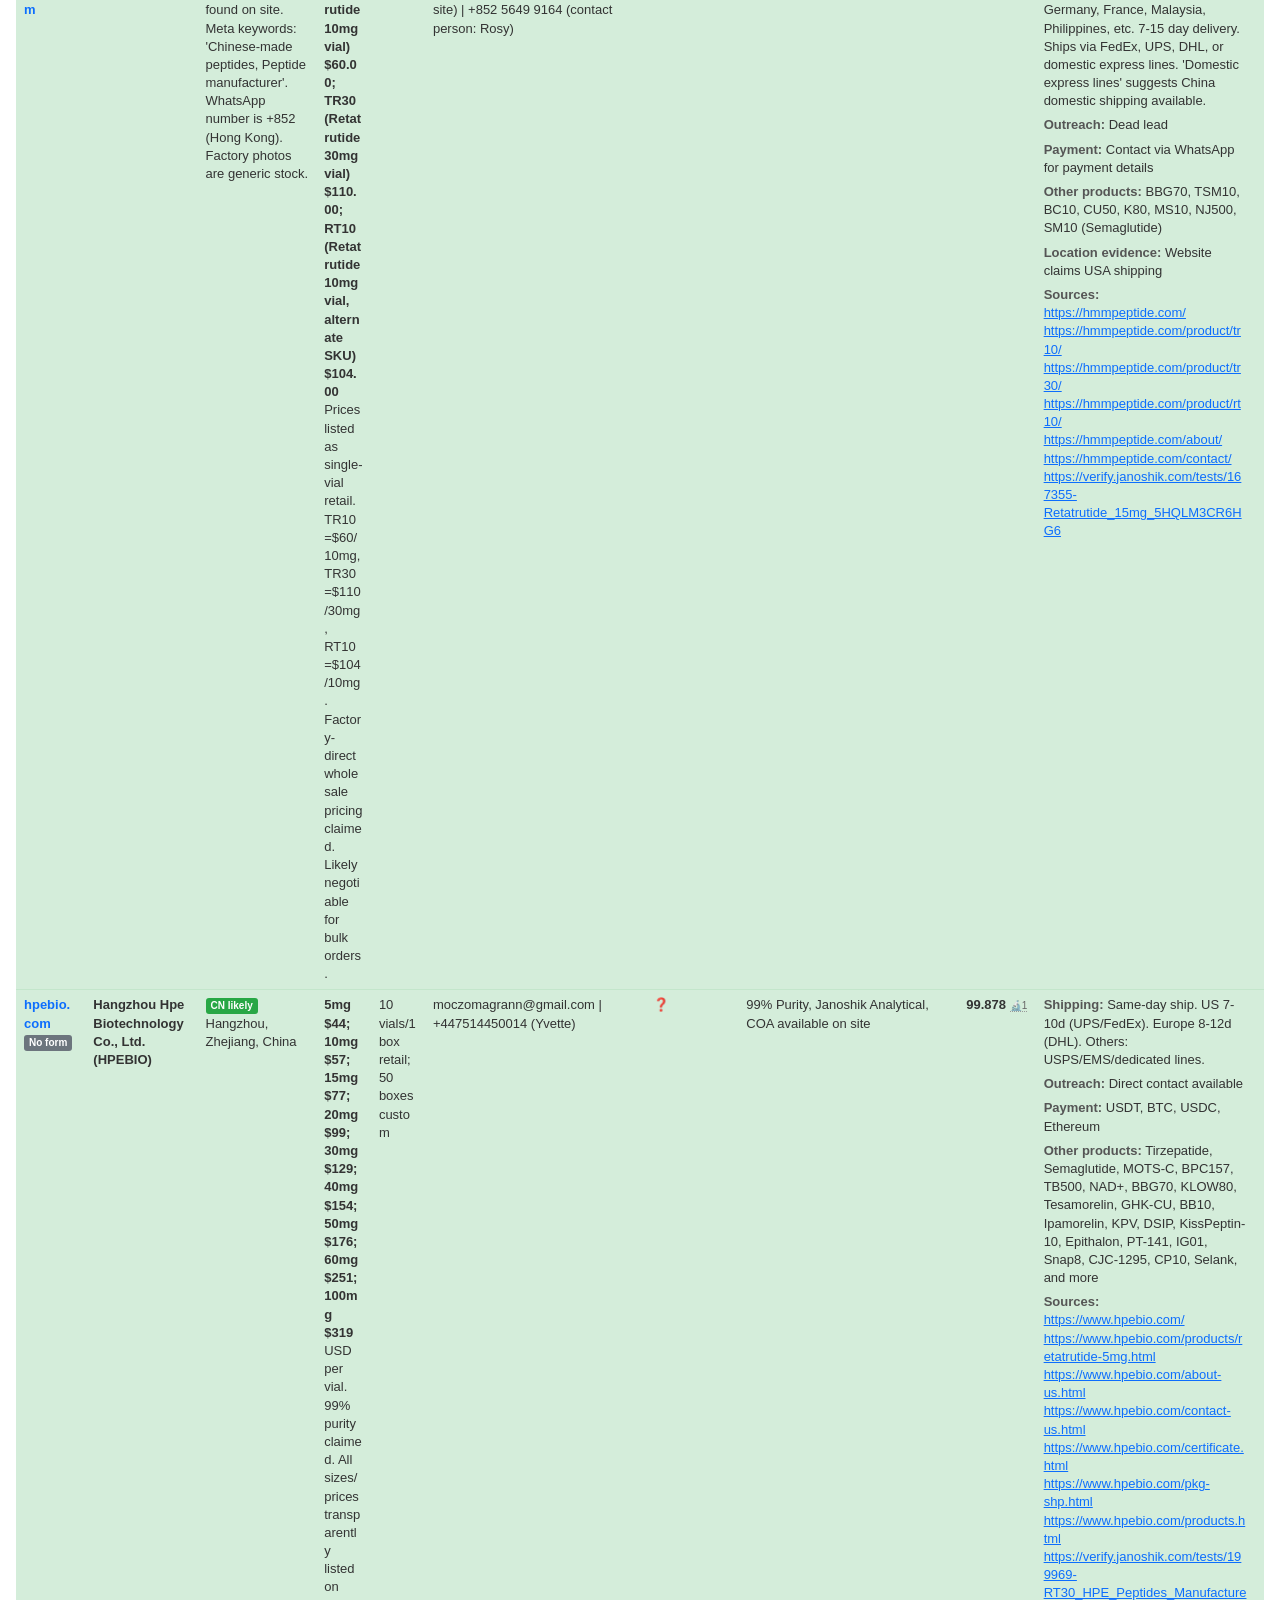
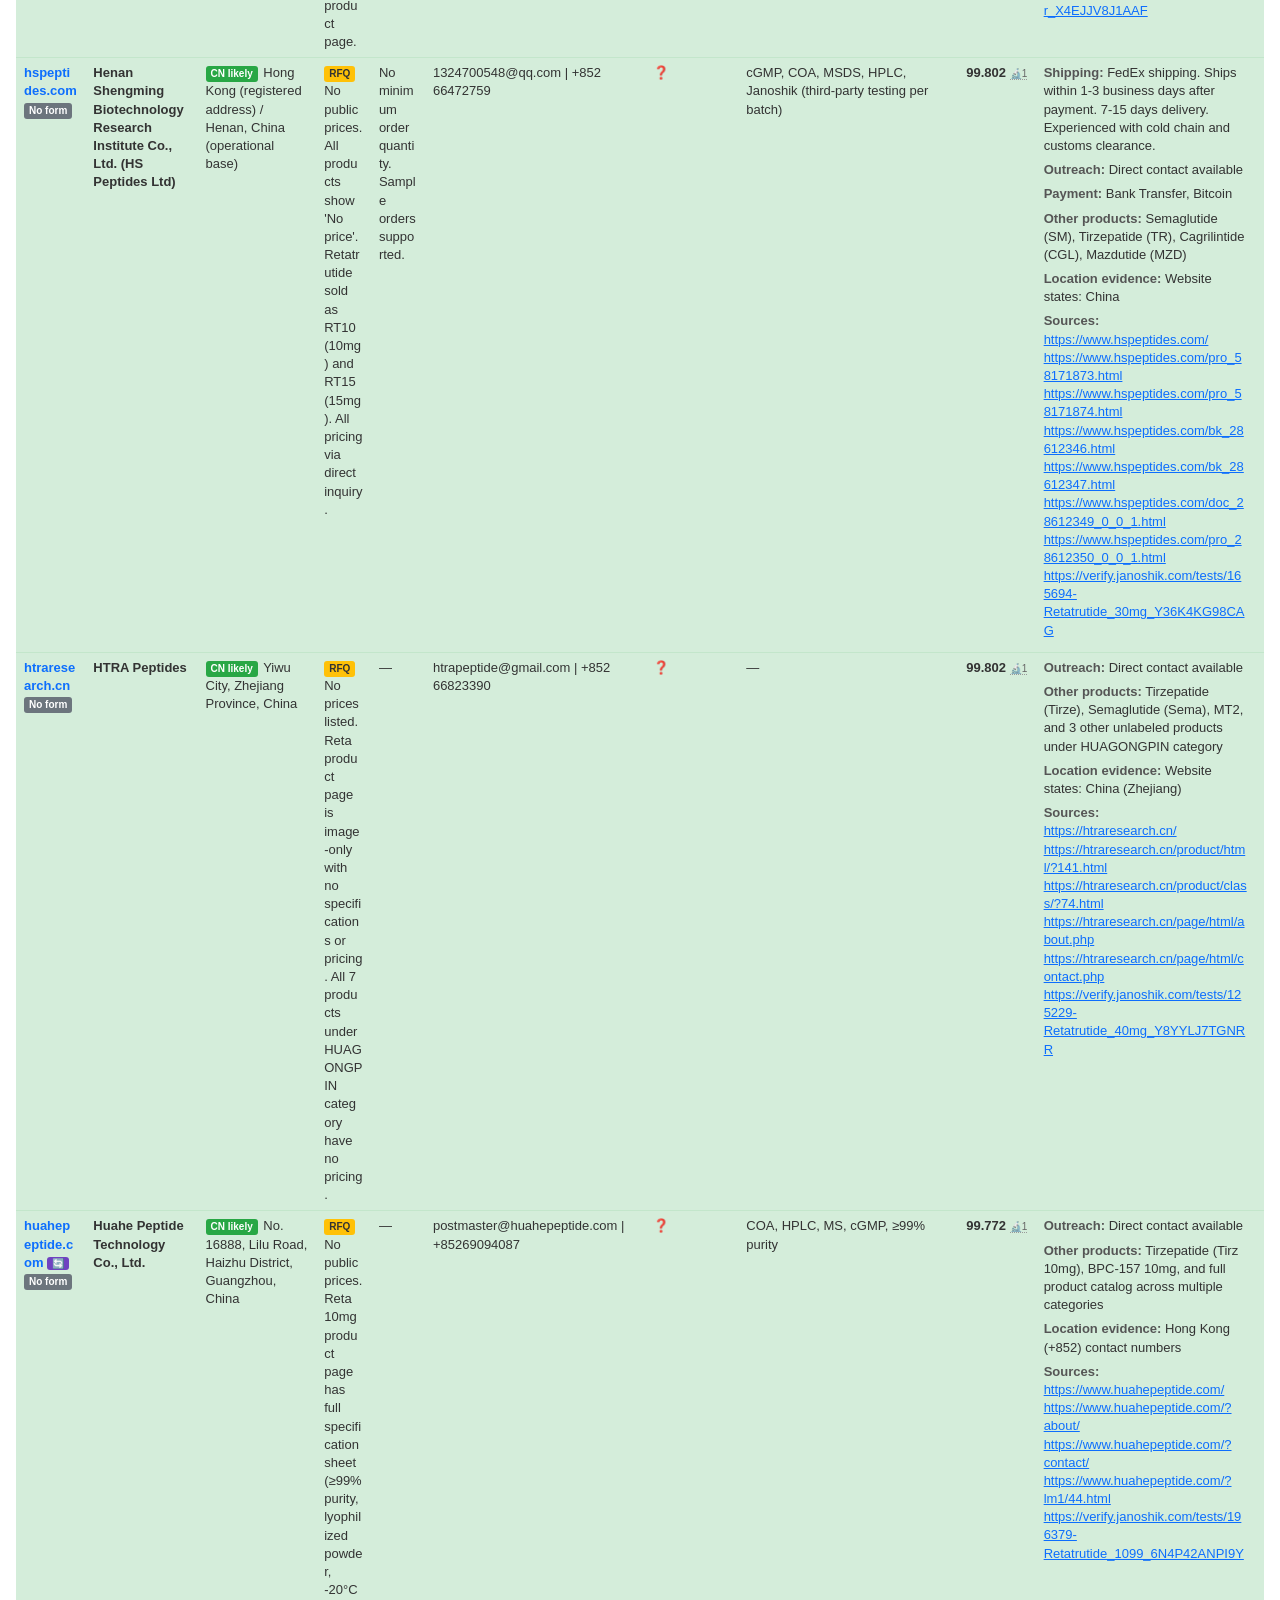
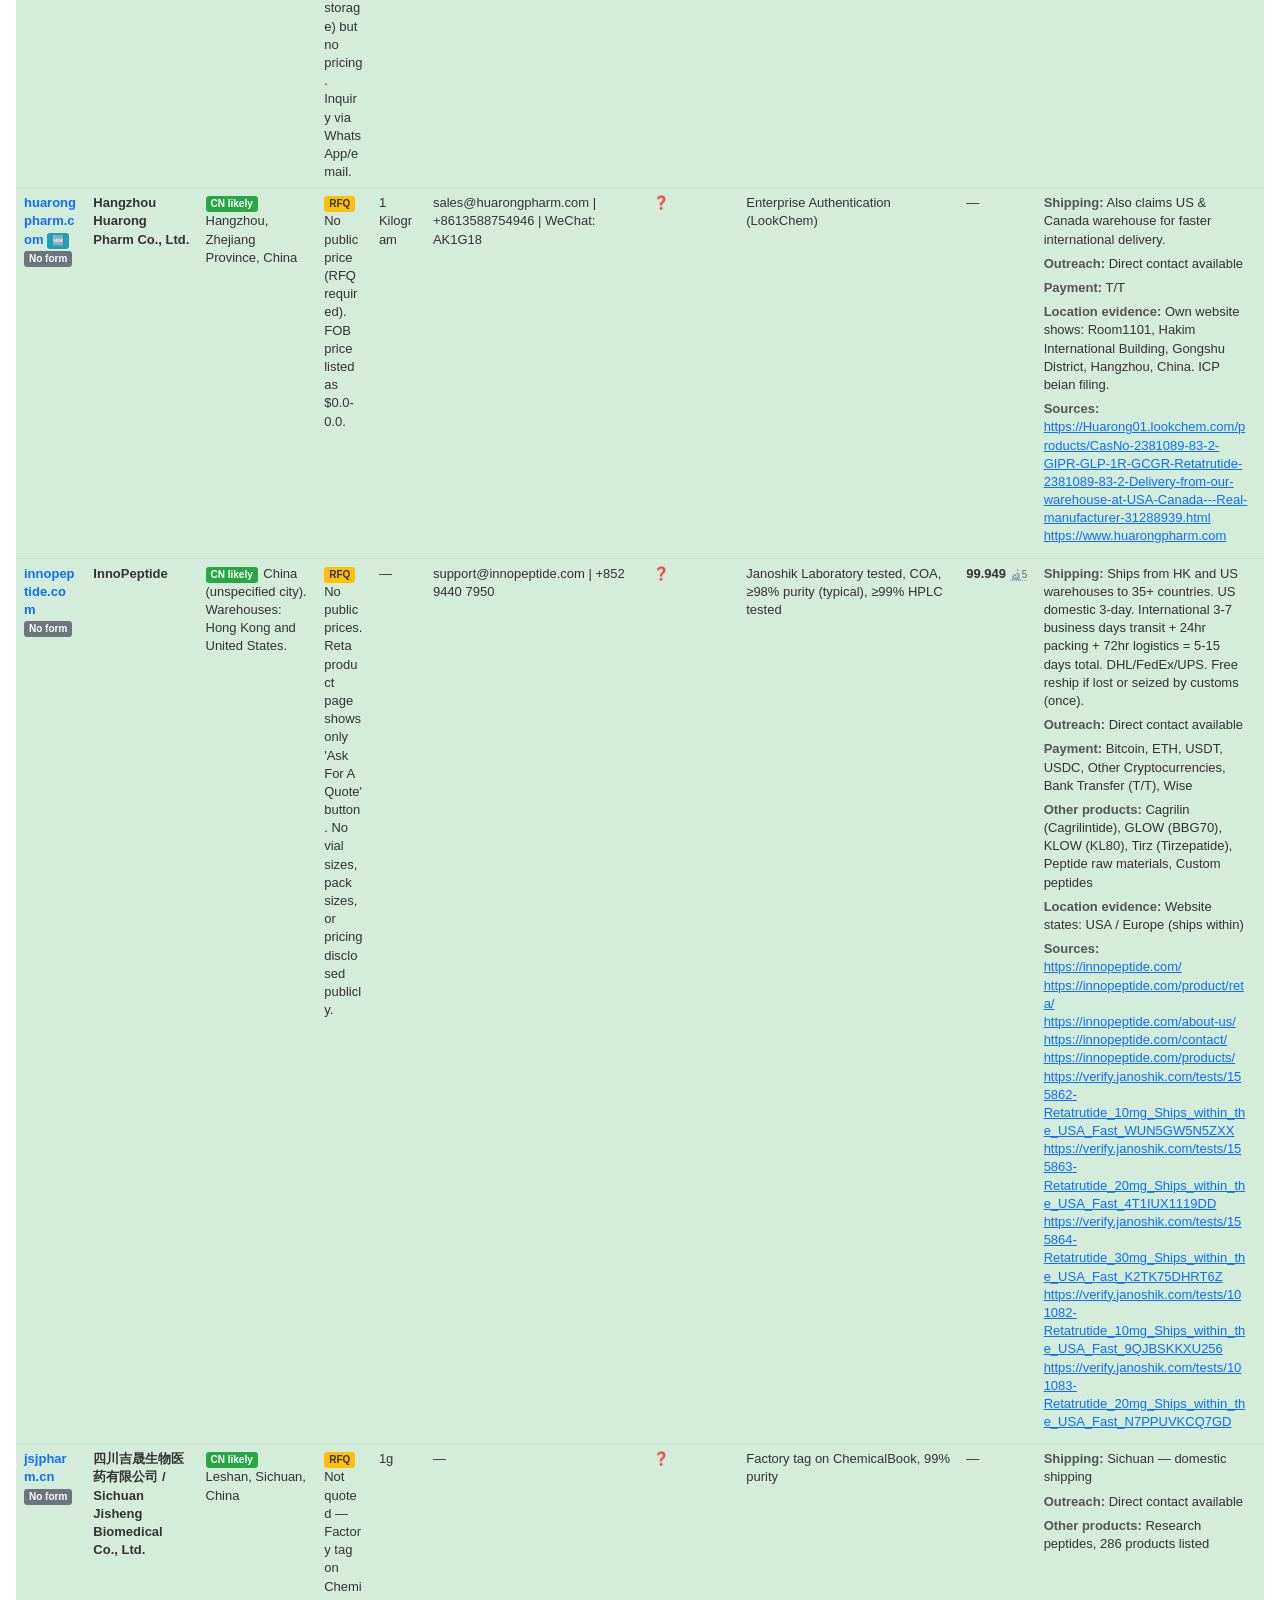
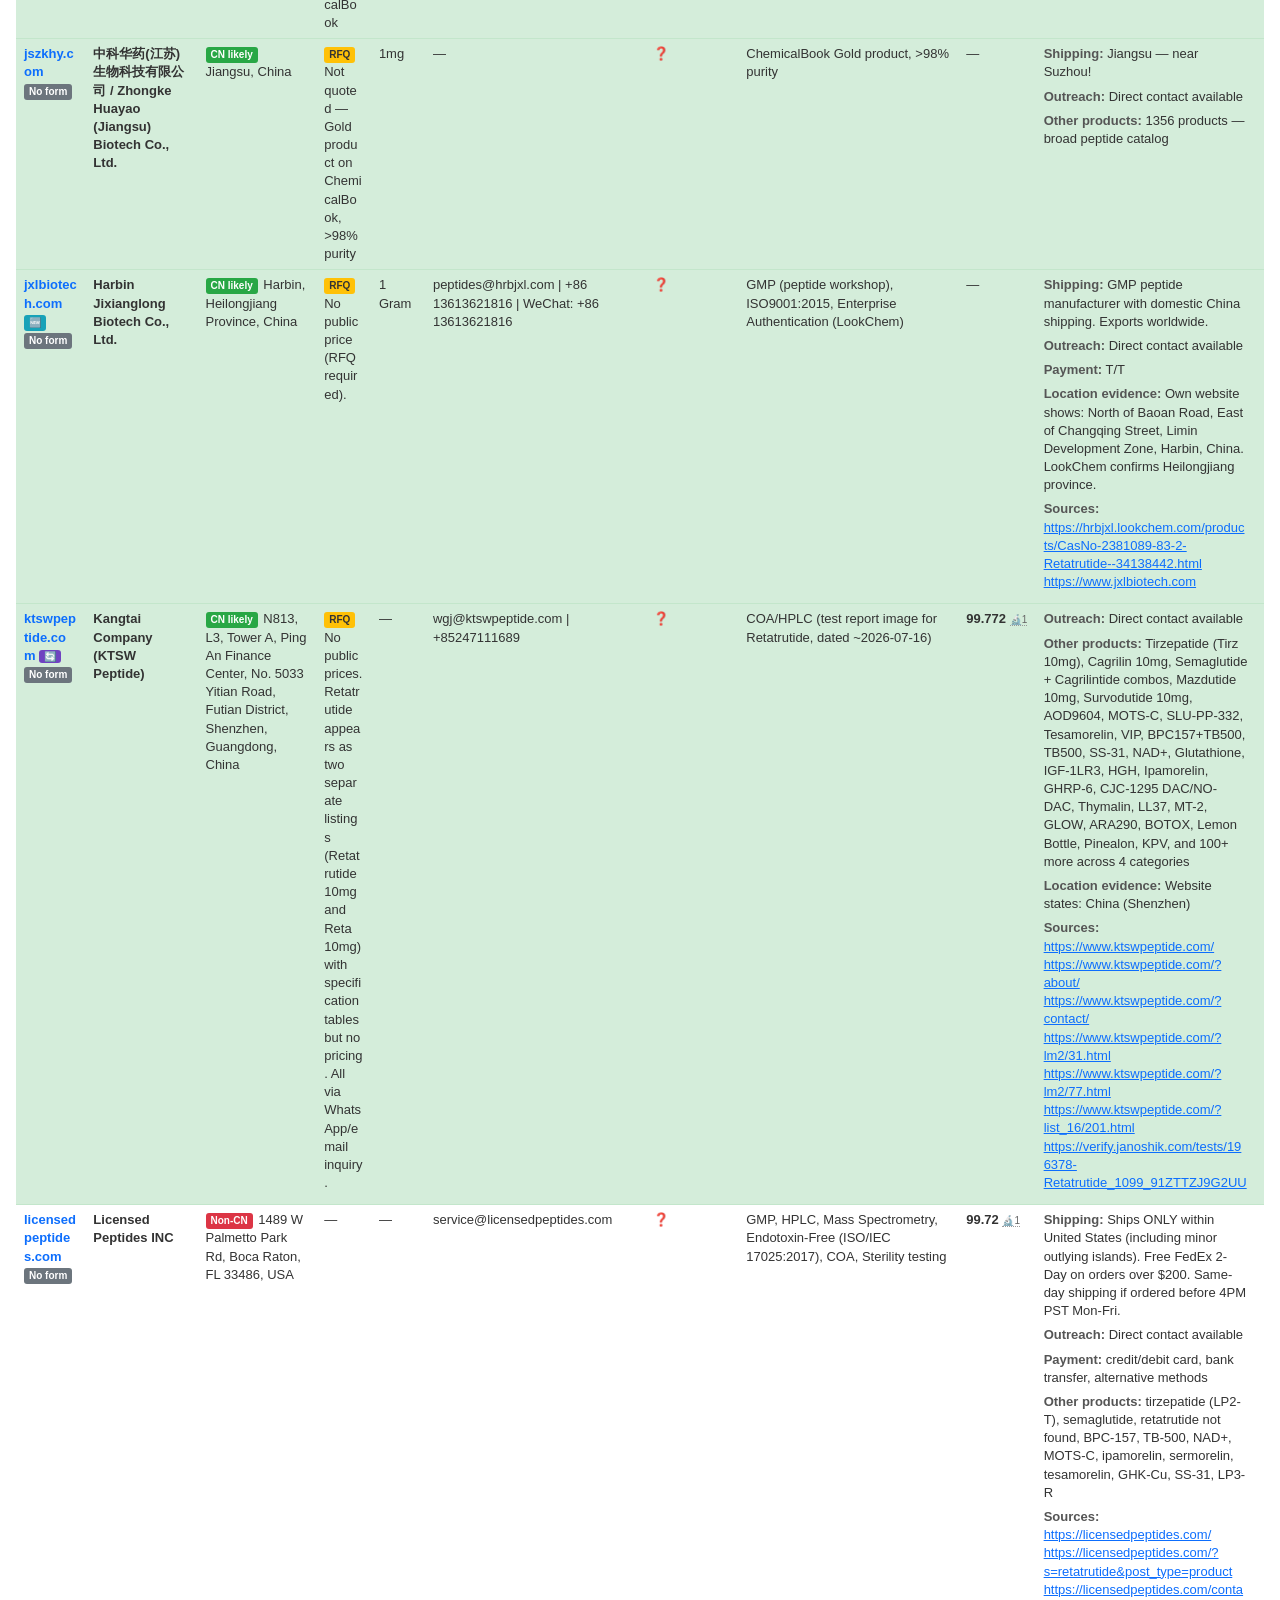
==== commit af1029df: "Document aurobiopeptide-novapeptide link: shared WhatsApp +86 19103245495" ====
--- a/index.html
+++ b/index.html
@@ -60,6 +60,7 @@
 .featured-row { background: #fff8dc !important; outline: 2px solid #ffc107; outline-offset: -2px; }
 .featured-row td { border-bottom-color: #ffc107; }
 .featured-badge { background: #ff8c00; color: #fff; font-size: 11px; padding: 2px 8px; border-radius: 4px; font-weight: 700; margin-left: 4px; vertical-align: middle; white-space: nowrap; }
+.related-badge { background: #6f42c1; color: #fff; font-size: 10px; padding: 1px 5px; border-radius: 3px; font-weight: 600; margin-right: 2px; cursor: help; }
 .batch-badge { background: #6f42c1; color: #fff; font-size: 10px; padding: 1px 5px; border-radius: 3px; cursor: help; }
 .domain-link { font-weight: 600; color: #0d6efd; text-decoration: none; }
 .domain-link:hover { text-decoration: underline; }
@@ -141,8 +142,10 @@
     shipping_notes: "Global shipping mentioned on homepage; claims 50+ countries served. Ships to Southeast Asia, Middle East, Europe, South America, Africa. Domestic China shipping implied by Shenzhen base.",
     payment: "Credit/Debit cards, SEPA, Visa/Mastercard, WeChat Pay",
     batch_group: "",
+    related_domain: "novapeptide.shop",
+    relationship_note: "Shared publicly listed WhatsApp (+86 19103245495); ownership unverified",
     other_products: "Semaglutide, Tirzepatide, BPC-157, TB-500, Tesamorelin, Cagrilintide, GHK-Cu, NAD+, Glutathione, MOTS-c, Ipamorelin, LL-37, AOD-9604, Oxytocin Acetate, SNAP-8, Hyaluronic Acid, KLOW Blend, BAC Water",
-    notes: "Active conversation 2026-07-24. Quoted ¥1,730 (60mg×10 vials delivered Suzhou). Asked for COA/HPLC-MS. Has Janoshik test 157288 (RT20, 99.87%). Legitimate vendor — Shenzhen address, card payments, real COA library. Waiting on batch COA for 60mg before ordering. Payment: WeChat Pay accepted..",
+    notes: "Active conversation 2026-07-24. Quoted ¥1,730 (60mg×10 vials delivered Suzhou). Asked for COA/HPLC-MS. Has Janoshik test 157288 (RT20, 99.87%). Shenzhen address, card payments, real COA library. Waiting on batch COA for 60mg. Linked contact: novapeptide.shop uses the same publicly listed WhatsApp number (+86 191 0324 5495); relationship/ownership unverified.",
     outreach_status: "contacted",
     outreach_detail: "Active — in discussion",
     source_urls: ["https://www.aurobiopeptide.com/", "https://www.aurobiopeptide.com/shop/", "https://www.aurobiopeptide.com/product/retarutide/", "https://www.aurobiopeptide.com/about-us/", "https://www.aurobiopeptide.com/faqs-2/", "https://www.aurobiopeptide.com/contact-2/", "https://verify.janoshik.com/tests/157288-RT20_PQSMTQNEHEKC"],
@@ -1205,8 +1208,10 @@
     shipping_notes: "Express special line, door to door including customs clearance. Claims 7-15 days delivery. Reship if parcel lost. Worldwide shipping badge on site.",
     payment: "Western Union, T/T (bank transfer), BTC (Bitcoin), PayPal",
     batch_group: "",
+    related_domain: "aurobiopeptide.com",
+    relationship_note: "Shared publicly listed WhatsApp (+86 19103245495); ownership unverified",
     other_products: "tirzepatide, semaglutide, cagrilintide, TB-500, tesamorelin, and 3 other peptide products listed",
-    notes: "Contacted 2026-07-24. Waiting on reply.",
+    notes: "Contacted 2026-07-24. Waiting on reply. Linked contact: aurobiopeptide.com shares the same publicly listed WhatsApp number (+86 19103245495); relationship unverified.",
     outreach_status: "contacted",
     outreach_detail: "Contacted — waiting on reply",
     source_urls: ["https://novapeptide.shop/", "https://novapeptide.shop/product/retarutide/", "https://novapeptide.shop/contact/", "https://novapeptide.shop/products/", "https://verify.janoshik.com/tests/157289-RT20_4J2EREUANXUS"],
@@ -2197,6 +2202,10 @@
       domainHtml += ` <span class="badge badge-captcha" title="${escapeHtml(s.outreach_detail)}">🔐 CAPTCHA</span>`;
     } else if (s.outreach_status === 'no_form') {
       domainHtml += ` <span class="badge badge-no-form" title="${escapeHtml(s.outreach_detail)}">No form</span>`;
+    }
+    // Shared contact badge
+    if (s.related_domain) {
+      domainHtml += ` <a class="related-badge" href="https://${s.related_domain}" target="_blank" rel="noopener" title="Shared WhatsApp contact with ${s.related_domain}; ownership unverified. ${escapeHtml(s.relationship_note || '')}">🔗 ${s.related_domain}</a>`;
     }
     if (s.shipping_notes) detailBlocks.push(`<div class="detail-block"><span class="detail-label">Shipping:</span> ${escapeHtml(s.shipping_notes)}</div>`);
     if (s.outreach_detail) detailBlocks.push(`<div class="detail-block"><span class="detail-label">Outreach:</span> ${escapeHtml(s.outreach_detail)}</div>`);
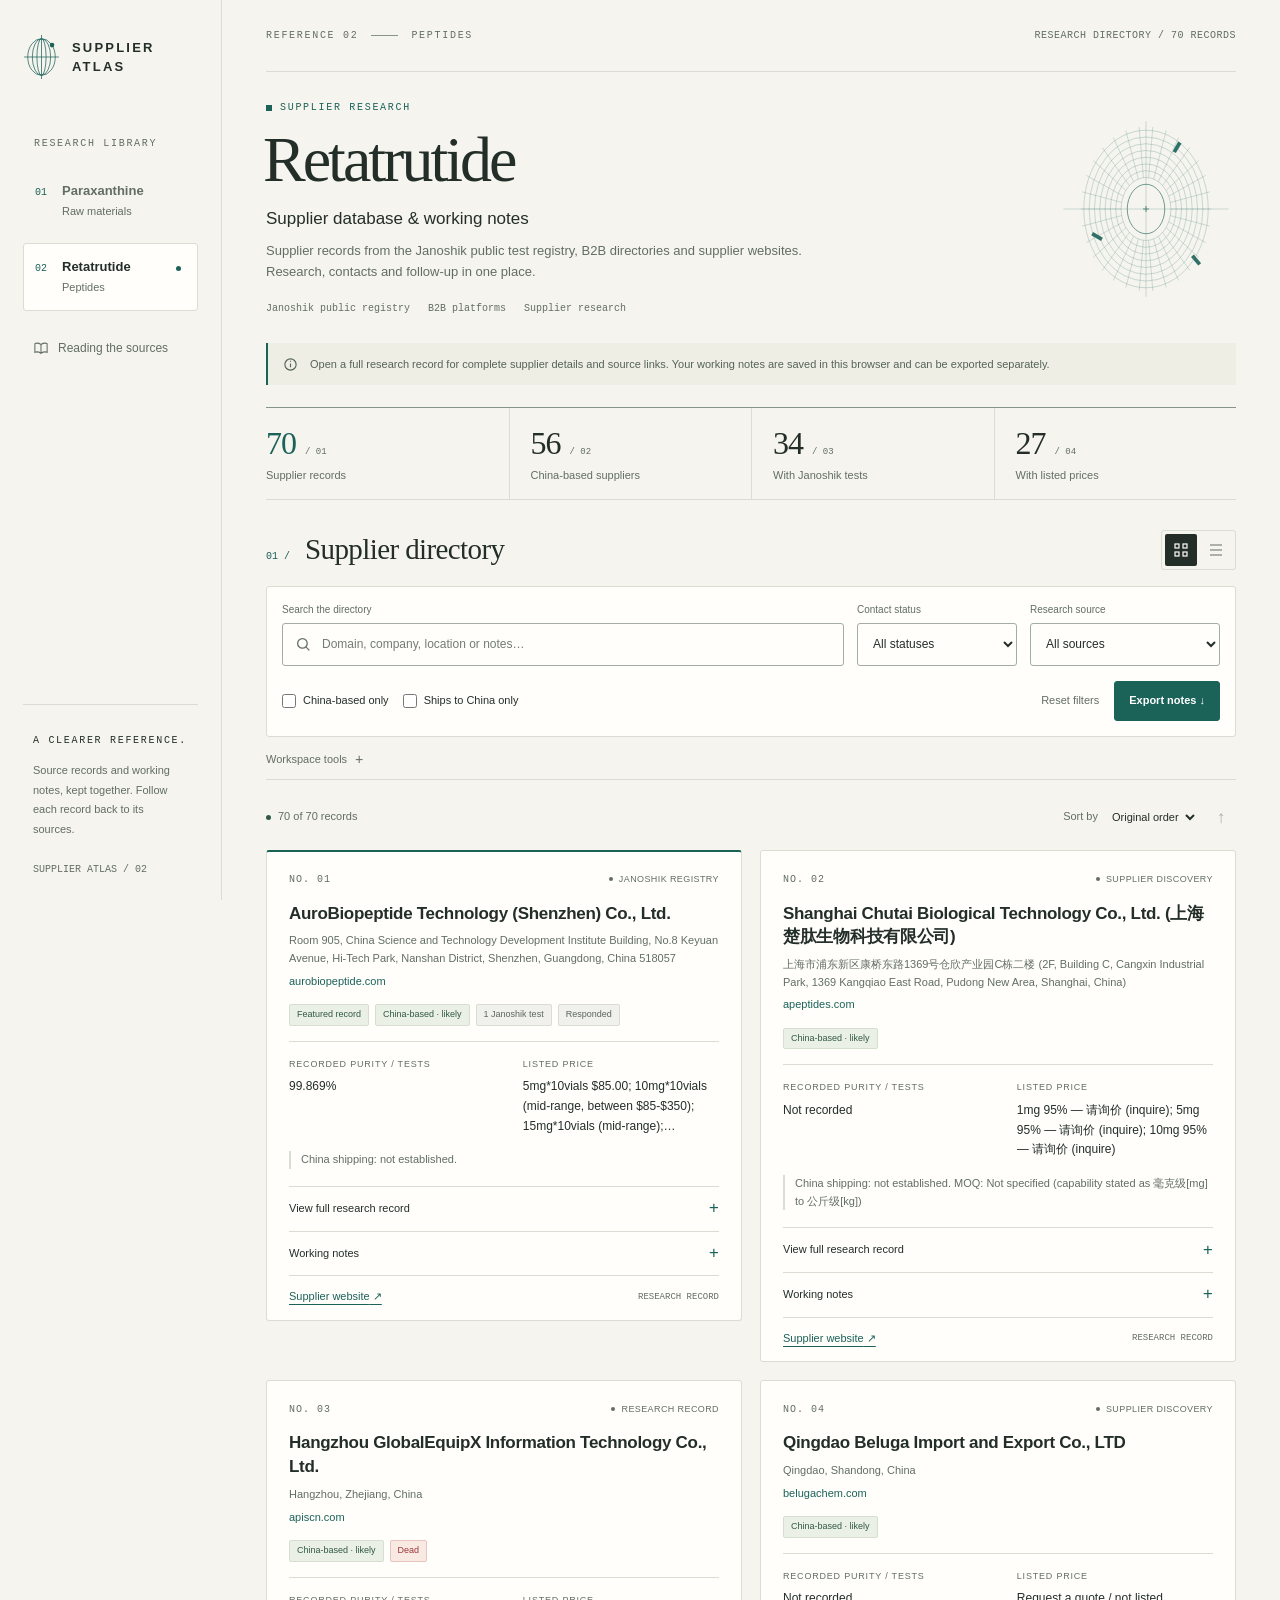
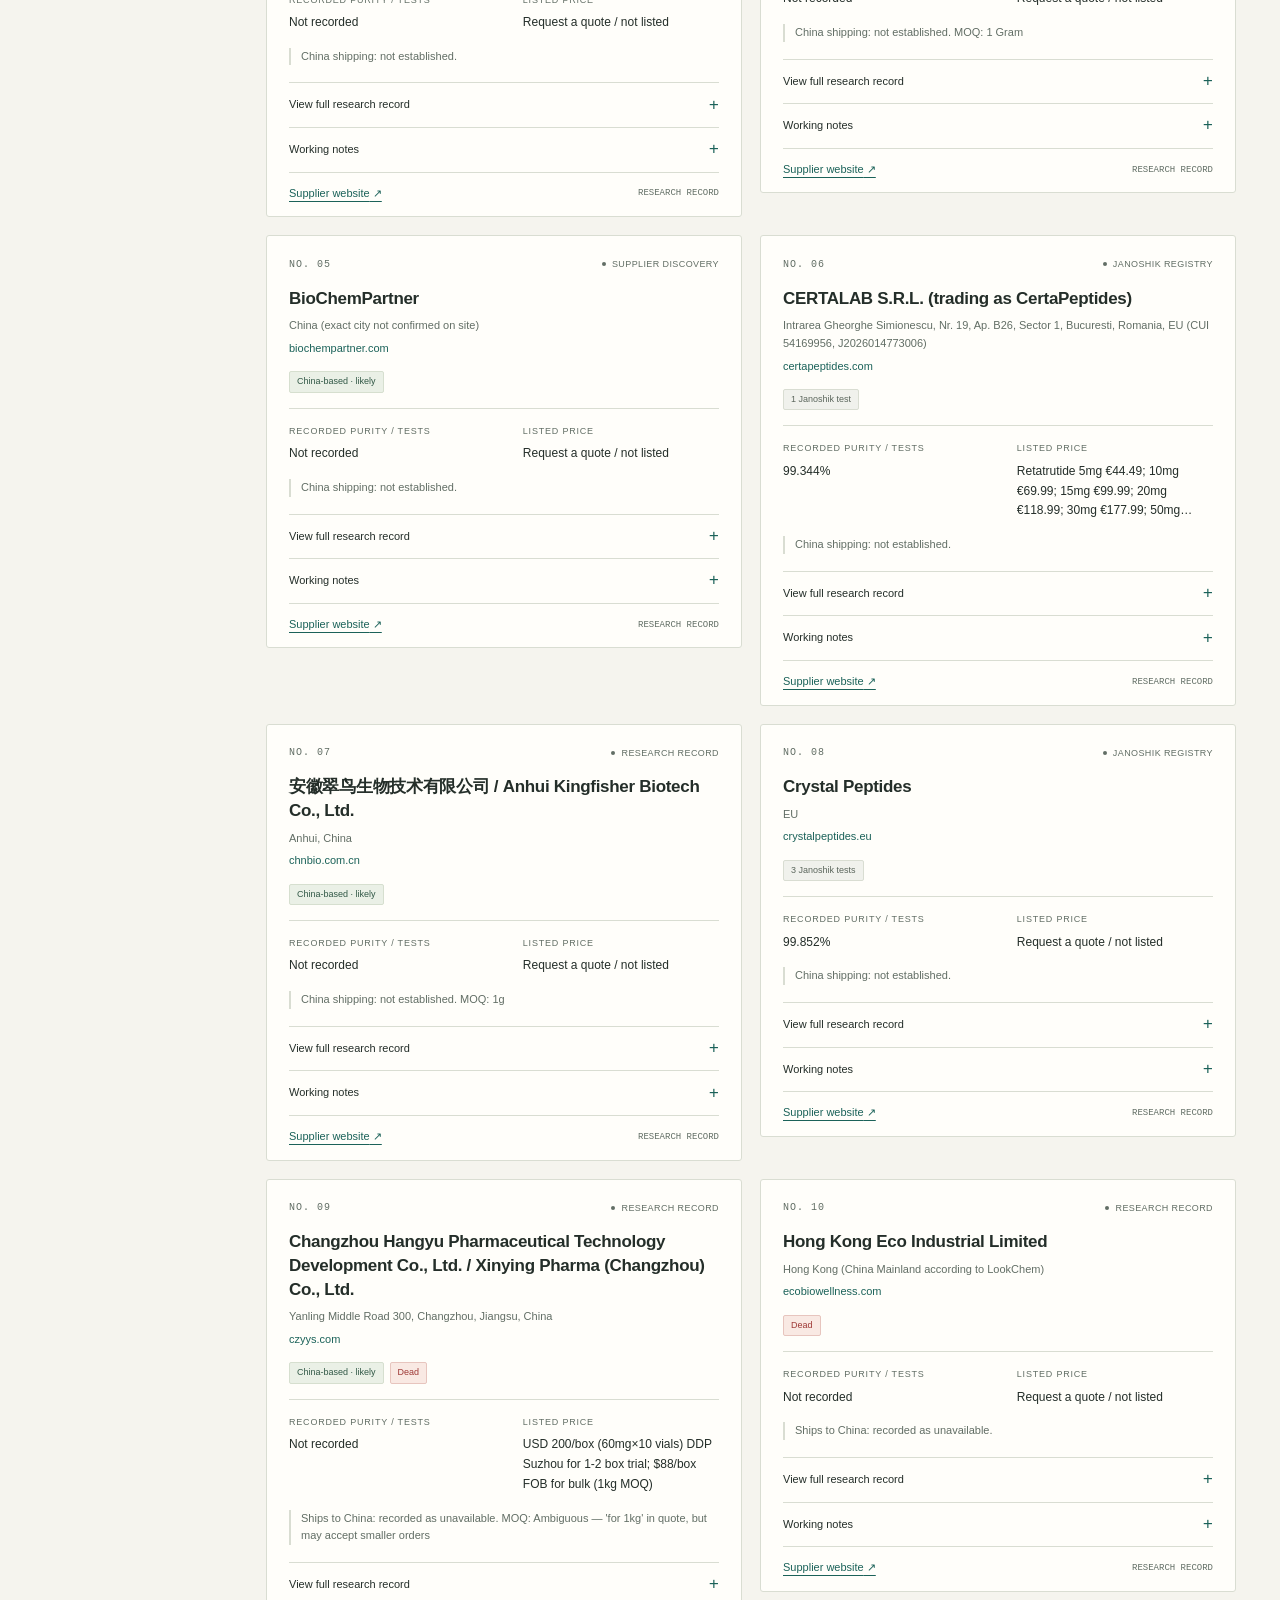
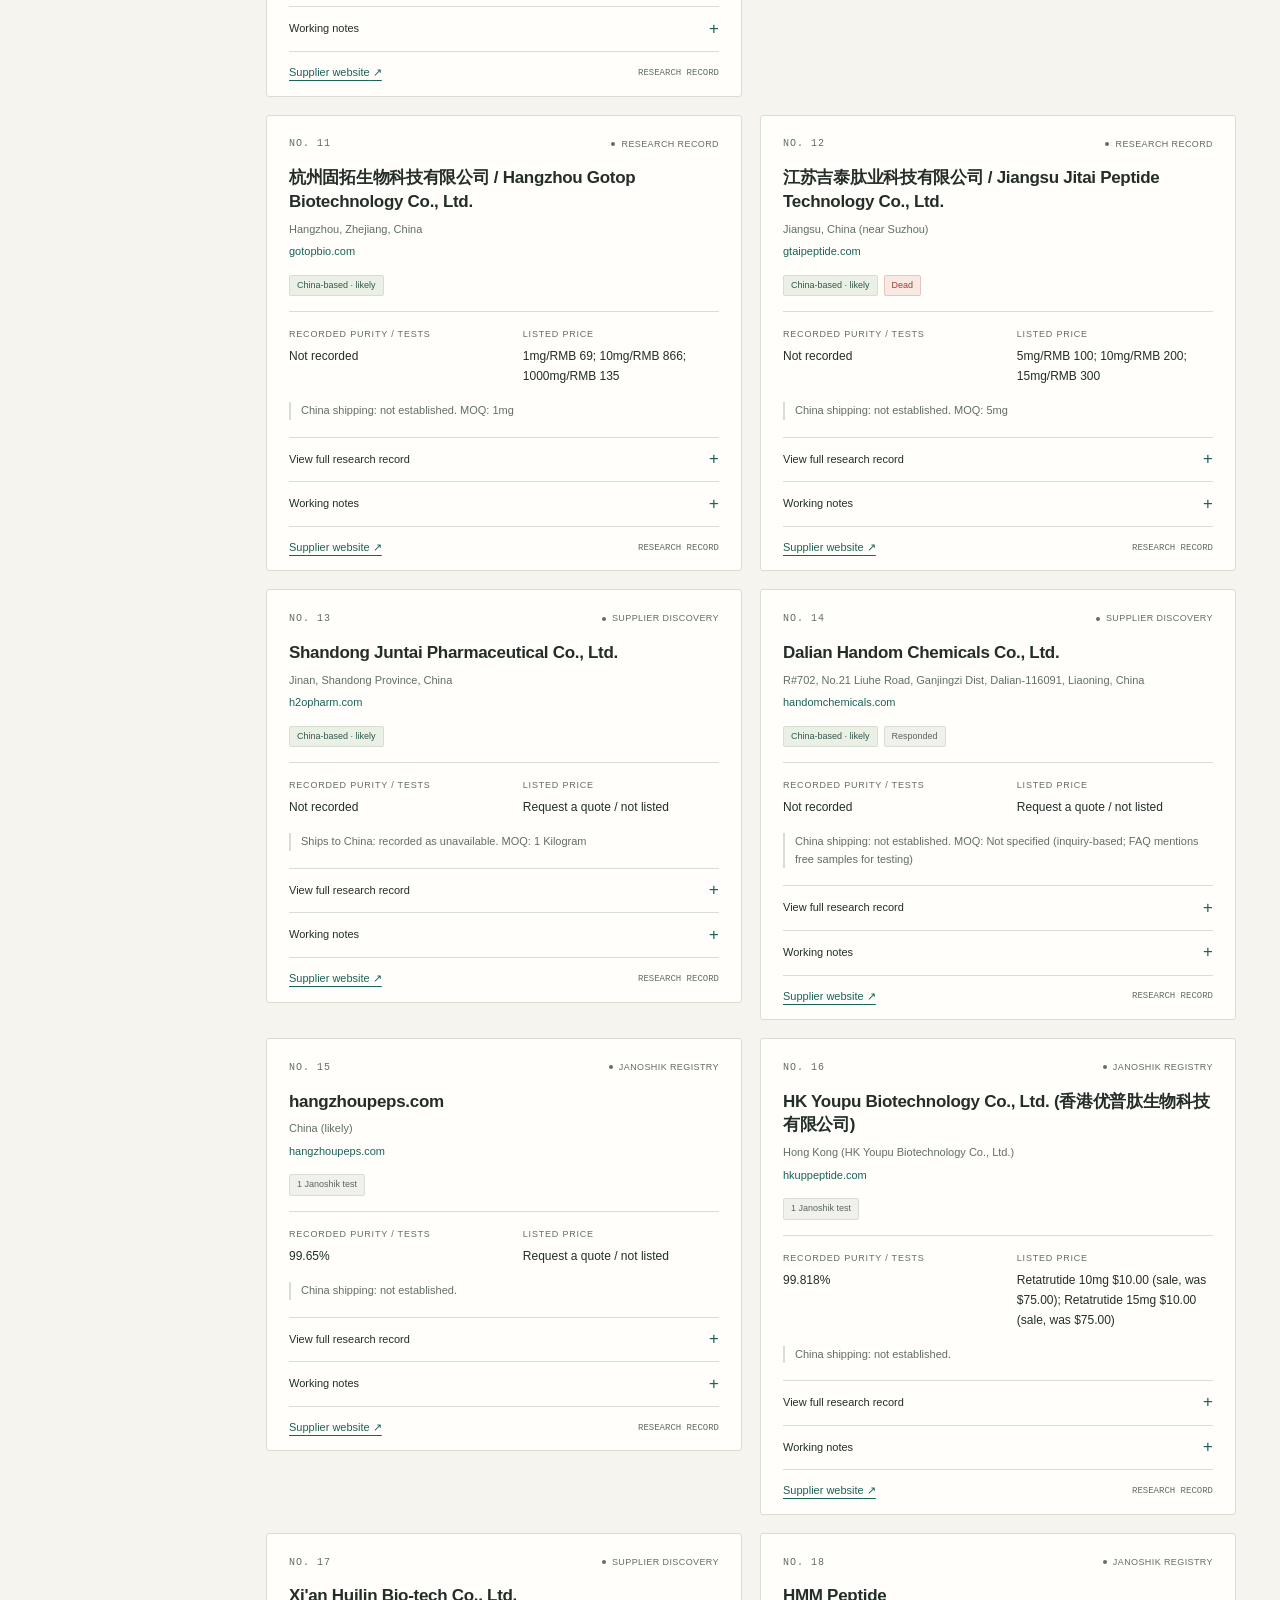
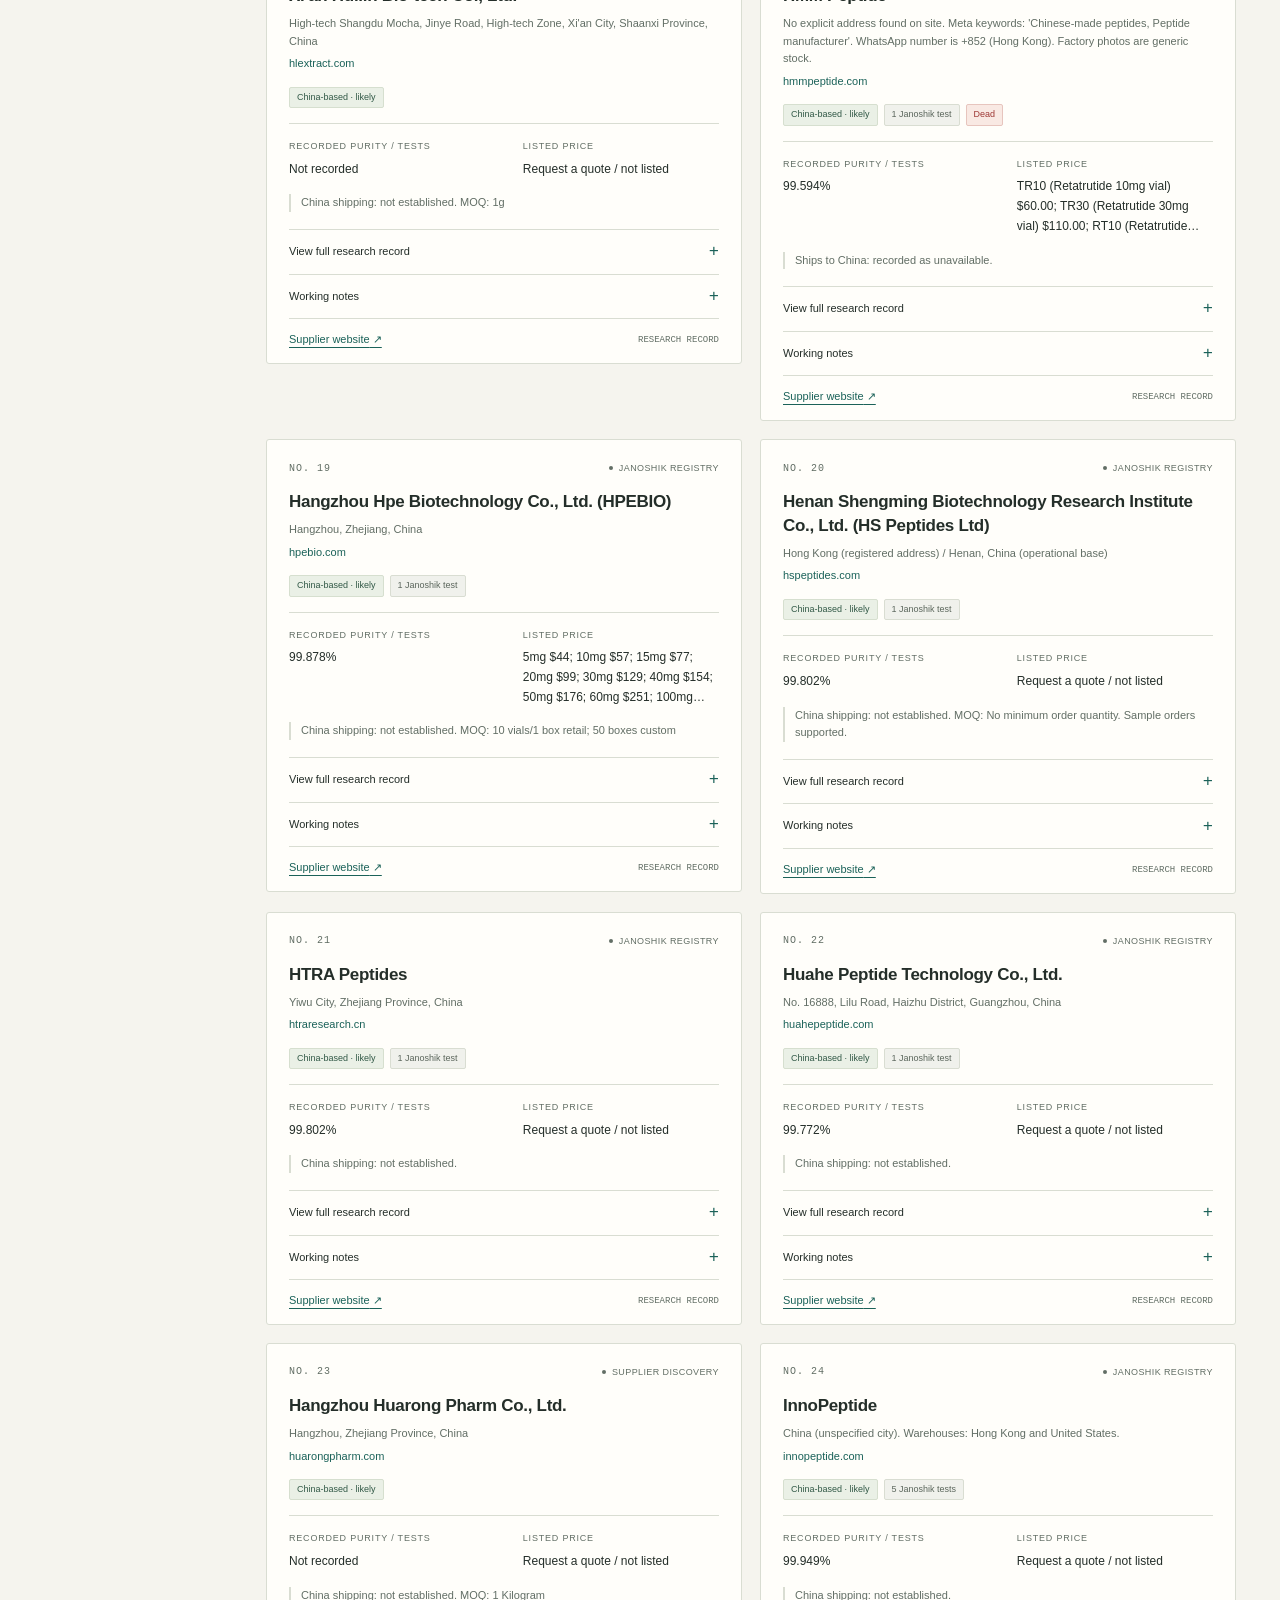
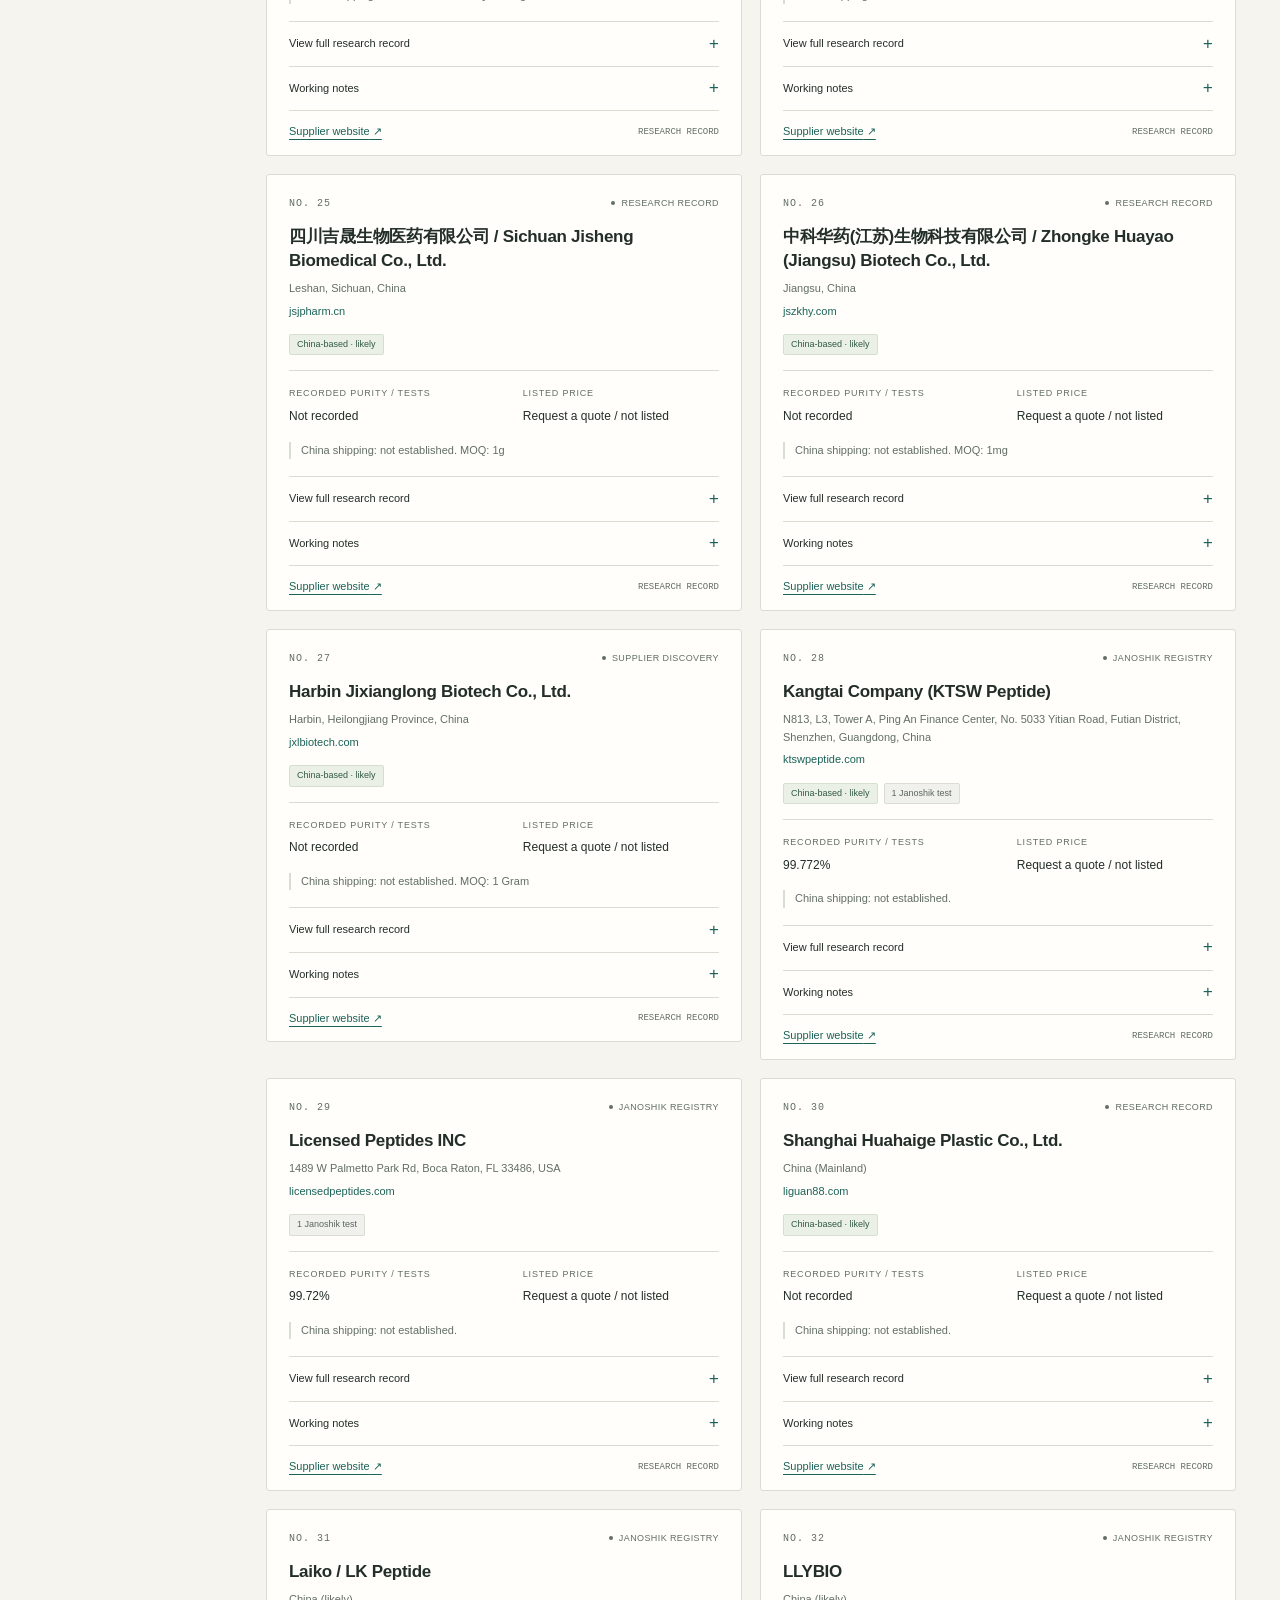
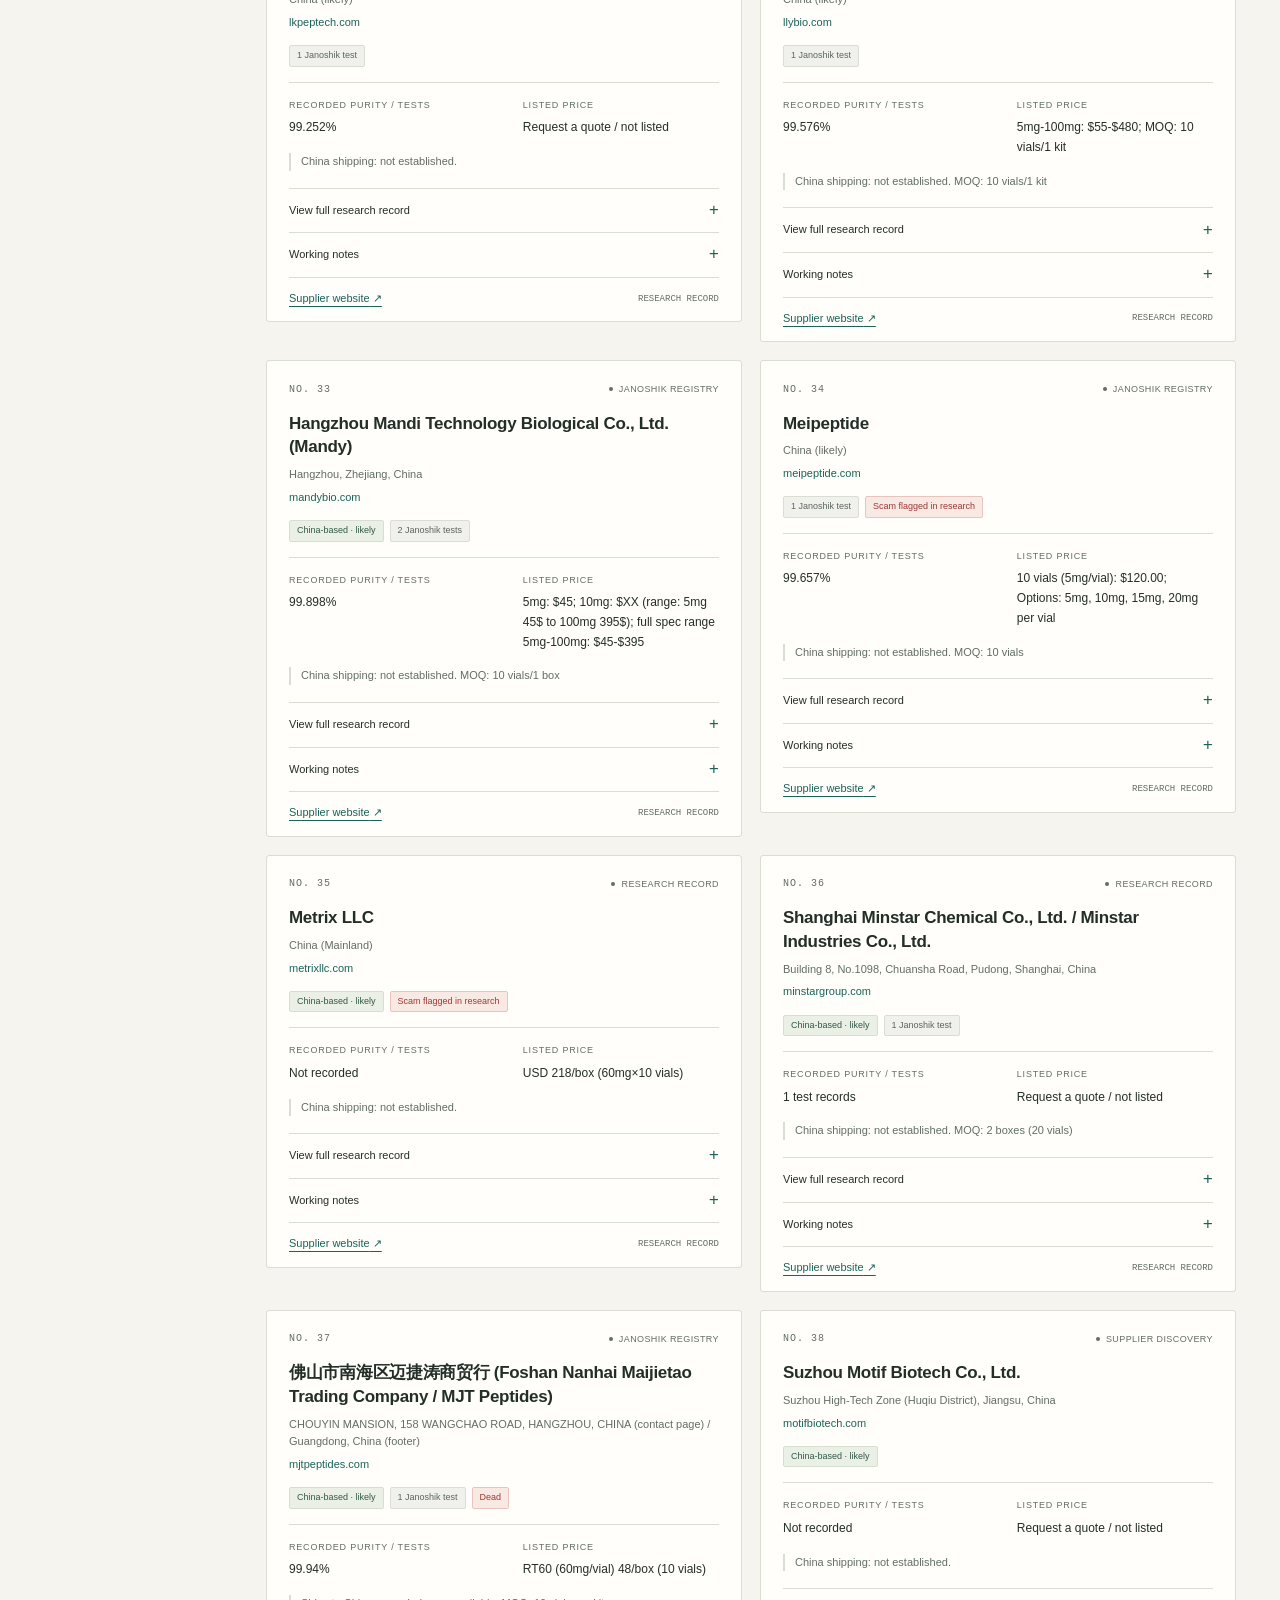
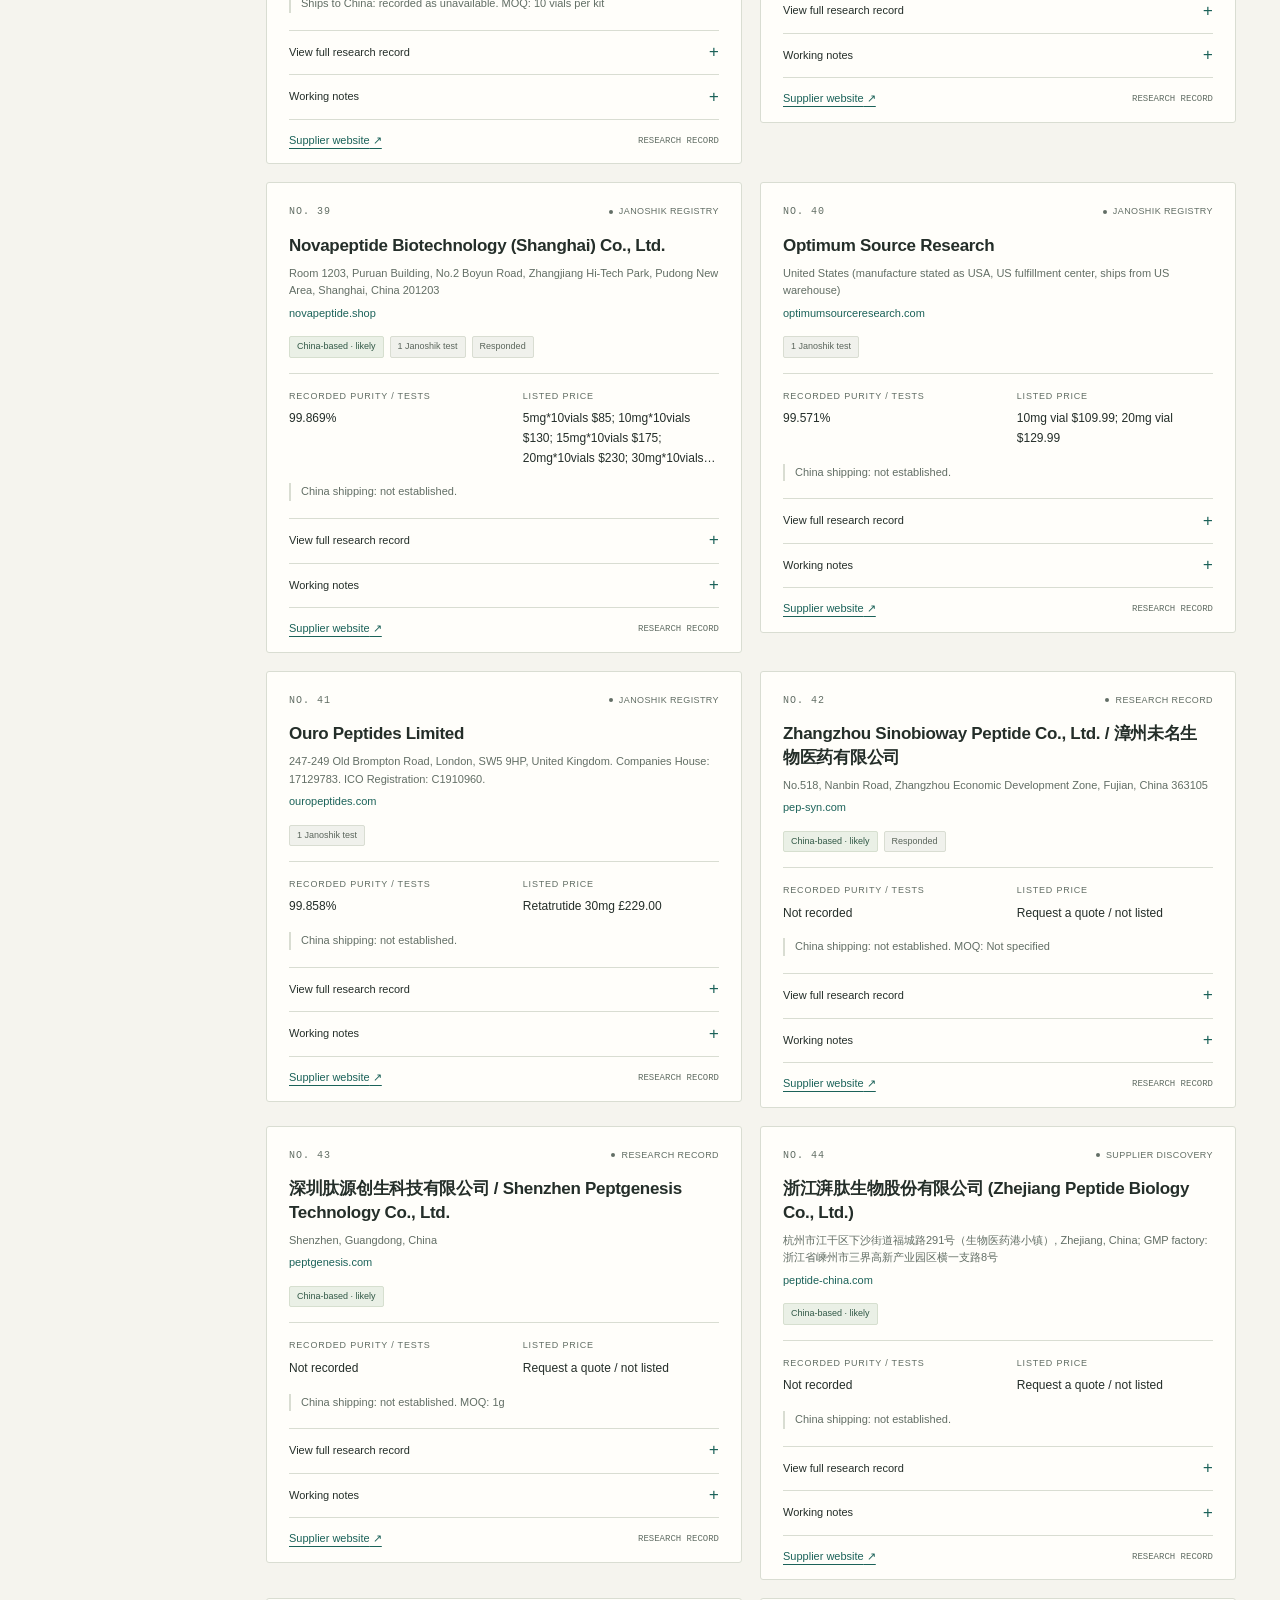
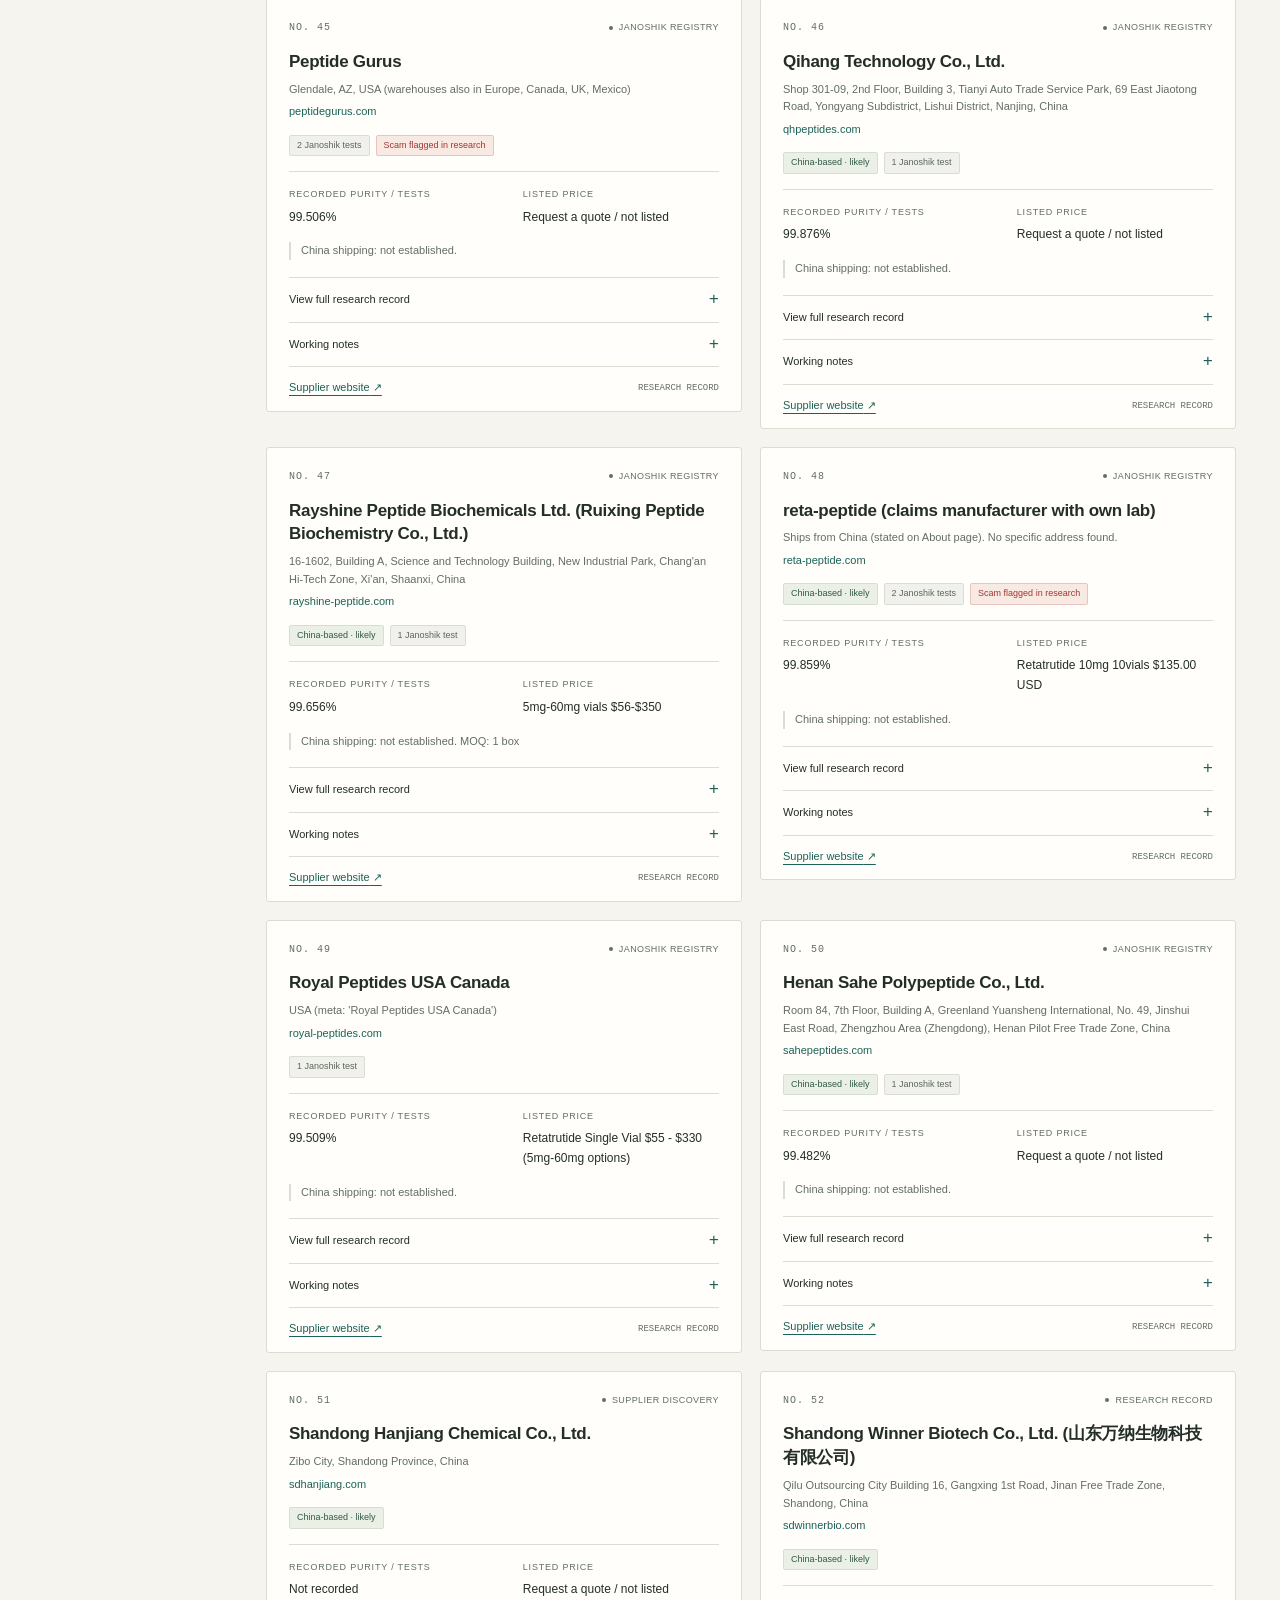
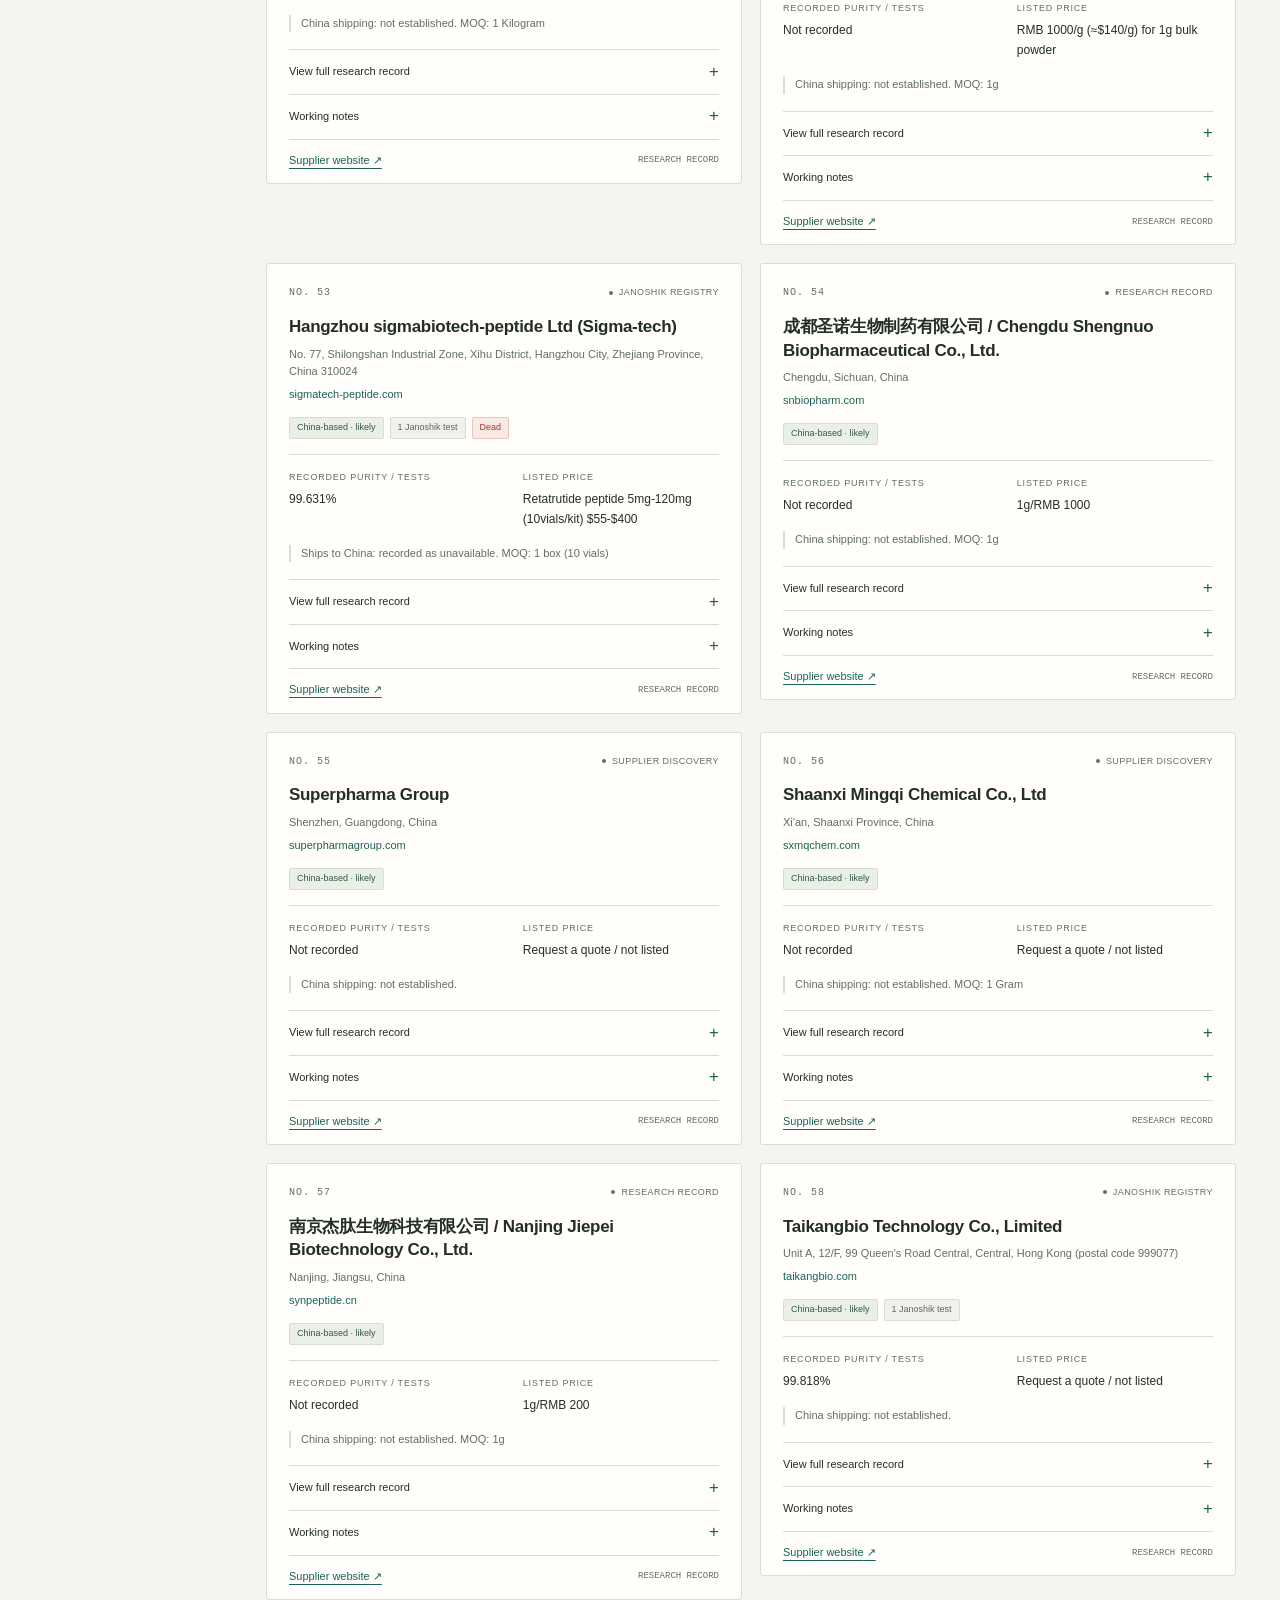
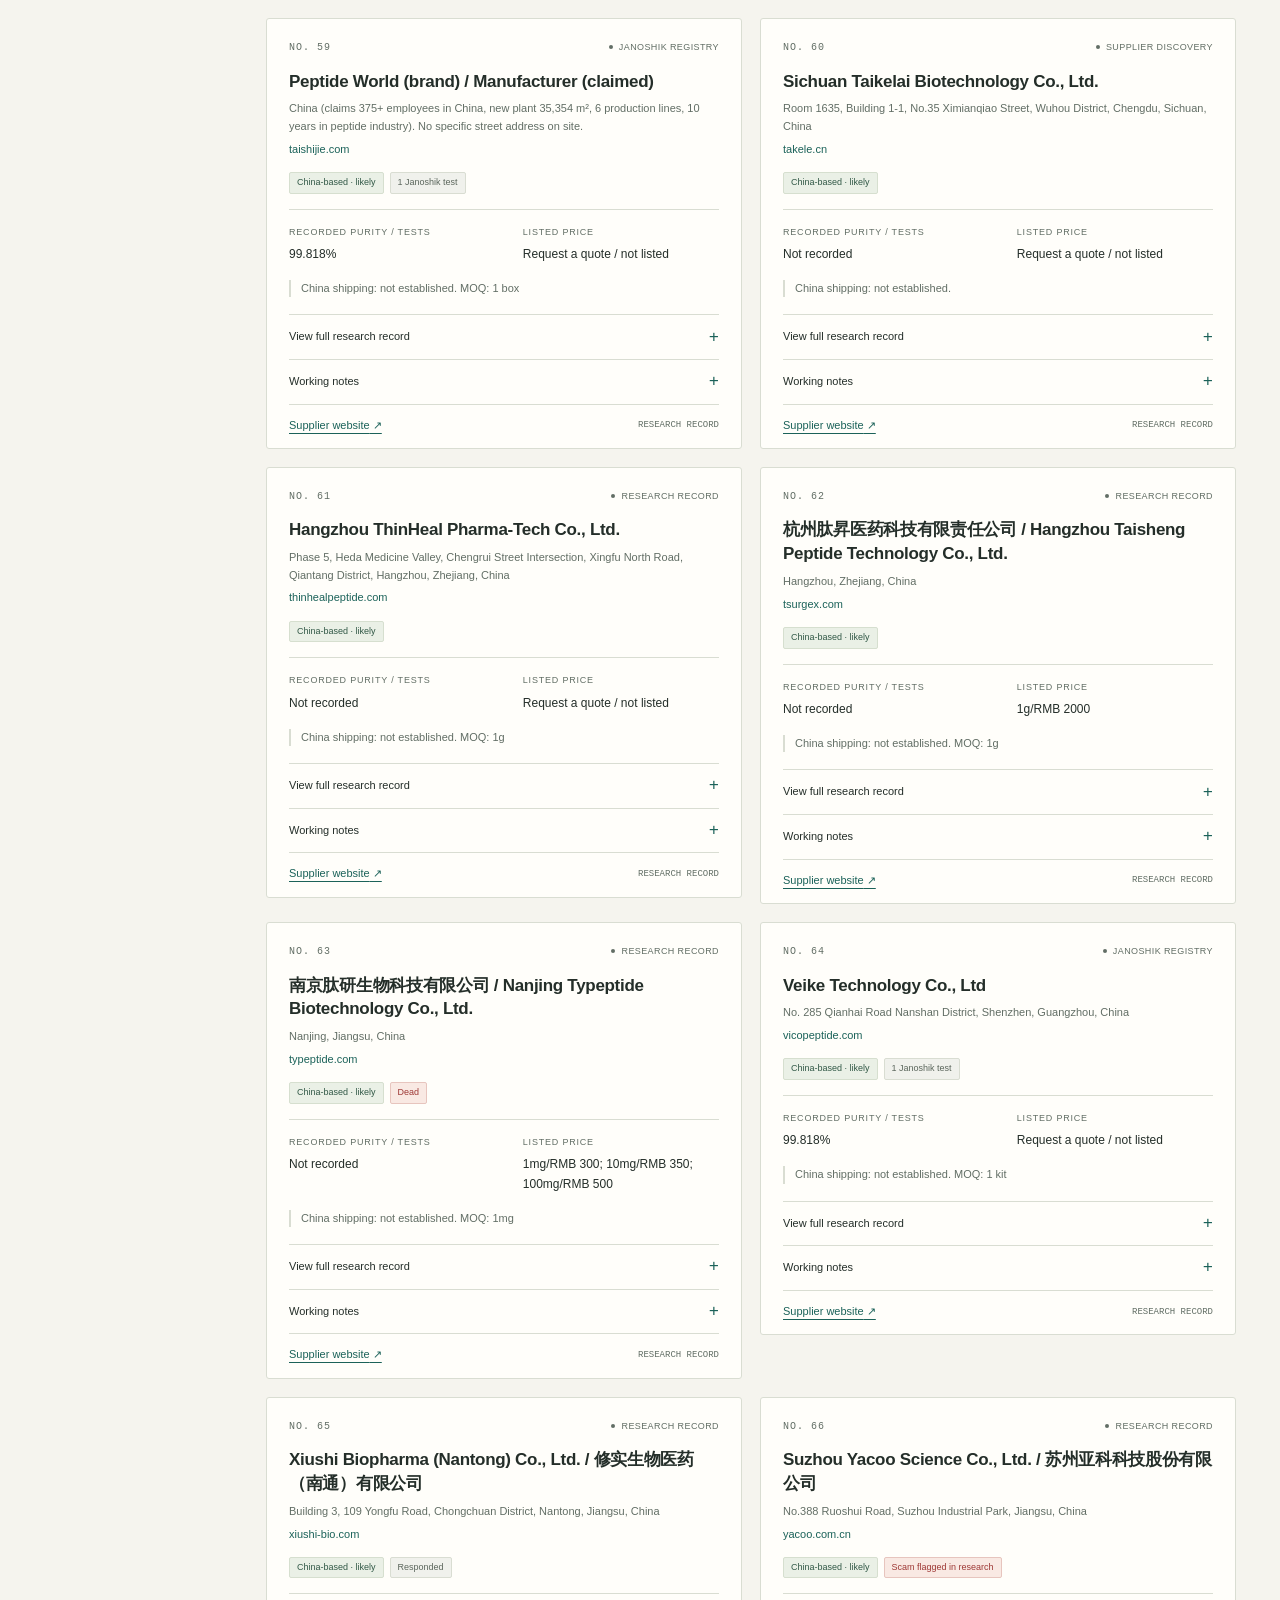
==== commit ac447769: "Redesign Retatrutide directory with Supplier Atlas from Stitch" ====
--- a/index.html
+++ b/index.html
@@ -1,2383 +1,48 @@
-<!DOCTYPE html>
+<!doctype html>
 <html lang="en">
 <head>
-<meta charset="UTF-8">
-<meta name="viewport" content="width=device-width, initial-scale=1.0">
-<title>Retatrutide Supplier Database</title>
-<style>
-:root {
-  --cn-green: #d4edda;
-  --cn-border: #c3e6cb;
-  --non-cn-red: #f8d7da;
-  --non-cn-border: #f5c6cb;
-  --table-stripe: #f8f9fa;
-  --header-bg: #212529;
-  --accent: #0d6efd;
-}
-* { box-sizing: border-box; margin: 0; padding: 0; }
-body { font-family: -apple-system,BlinkMacSystemFont,'Segoe UI',Roboto,sans-serif; font-size: 13px; line-height: 1.4; padding: 16px; background: #fff; color: #333; }
-h1 { font-size: 20px; margin-bottom: 4px; }
-.subtitle { color: #666; font-size: 13px; margin-bottom: 12px; }
-.stats-bar { display: flex; gap: 12px; flex-wrap: wrap; margin-bottom: 12px; }
-.stat { background: #e9ecef; padding: 4px 10px; border-radius: 4px; font-size: 12px; }
-.stat.cn { background: var(--cn-green); }
-.controls { display: flex; gap: 8px; flex-wrap: wrap; align-items: center; margin-bottom: 8px; }
-.controls input, .controls select, .controls button { font-size: 13px; padding: 4px 8px; border: 1px solid #ccc; border-radius: 4px; }
-.controls button { background: #0d6efd; color: #fff; border: none; cursor: pointer; }
-.controls button:hover { background: #0b5ed7; }
-.controls label { display: flex; align-items: center; gap: 4px; font-size: 12px; cursor: pointer; }
-table { border-collapse: collapse; width: 100%; white-space: nowrap; }
-th { background: var(--header-bg); color: #fff; padding: 6px 8px; text-align: left; font-weight: 600; cursor: pointer; position: relative; user-select: none; font-size: 12px; }
-th::after { content: ' ↕'; opacity: 0.3; }
-th.sorted-asc::after { content: ' ▲'; opacity: 1; }
-th.sorted-desc::after { content: ' ▼'; opacity: 1; }
-th:hover { background: #343a40; }
-td { padding: 6px 8px; border-bottom: 1px solid #dee2e6; vertical-align: top; white-space: normal; overflow-wrap: anywhere; }
-tr.cn { background: var(--cn-green); }
-tr.cn td { border-color: var(--cn-border); }
-tr.non-cn { background: #fff; }
-tr.no-cn-ship { background: var(--non-cn-red) !important; }
-tr.no-cn-ship td { border-color: var(--non-cn-border); }
-tr.hidden { display: none; }
-tr:hover { filter: brightness(0.97); }
-td.notes-cell, td.details-cell { min-width: 220px; white-space: normal; overflow-wrap: anywhere; }
-.detail-label { color: #555; font-weight: 600; }
-.detail-block { margin-bottom: 6px; }
-.source-link { color: #0d6efd; display: block; overflow-wrap: anywhere; }
-td textarea { width: 160px; height: 36px; font-size: 11px; border: 1px solid #ccc; border-radius: 3px; padding: 2px 4px; resize: vertical; }
-td textarea:focus { border-color: var(--accent); outline: none; box-shadow: 0 0 0 2px rgba(13,110,253,0.15); }
-select.status { font-size: 11px; padding: 1px 4px; border-radius: 3px; border: 1px solid #ccc; }
-.badge { display: inline-block; font-size: 10px; padding: 1px 5px; border-radius: 3px; font-weight: 600; margin-right: 2px; }
-.badge-contacted { background: #198754; color: #fff; }
-.badge-captcha { background: #fd7e14; color: #fff; }
-.badge-no-form { background: #6c757d; color: #fff; }
-.badge-cn { background: #28a745; color: #fff; }
-.badge-not-cn { background: #dc3545; color: #fff; }
-.badge-ship { background: #17a2b8; color: #fff; }
-.badge-rfq { background: #ffc107; color: #333; }
-.badge-test { font-size: 10px; color: #666; cursor: help; border-bottom: 1px dotted #999; }
-.badge-recommended { background: #ffc107; color: #333; font-size: 10px; padding: 1px 5px; border-radius: 3px; font-weight: 700; margin-right: 2px; }
-.featured-row { background: #fff8dc !important; outline: 2px solid #ffc107; outline-offset: -2px; }
-.featured-row td { border-bottom-color: #ffc107; }
-.featured-badge { background: #ff8c00; color: #fff; font-size: 11px; padding: 2px 8px; border-radius: 4px; font-weight: 700; margin-left: 4px; vertical-align: middle; white-space: nowrap; }
-.related-badge { background: #6f42c1; color: #fff; font-size: 10px; padding: 1px 5px; border-radius: 3px; font-weight: 600; margin-right: 2px; cursor: help; }
-.batch-badge { background: #6f42c1; color: #fff; font-size: 10px; padding: 1px 5px; border-radius: 3px; cursor: help; }
-.domain-link { font-weight: 600; color: #0d6efd; text-decoration: none; }
-.domain-link:hover { text-decoration: underline; }
-.ex-import { margin-top: 8px; display: flex; gap: 8px; align-items: center; }
-.ex-import button { font-size: 12px; padding: 3px 10px; }
-.toast { position: fixed; bottom: 20px; right: 20px; background: #333; color: #fff; padding: 8px 16px; border-radius: 6px; font-size: 13px; opacity: 0; transition: opacity 0.3s; pointer-events: none; z-index: 999; }
-.toast.show { opacity: 1; }
-@media (max-width: 800px) { td, th { white-space: normal; } td textarea { width: 100px; } }
-</style>
+  <meta charset="utf-8">
+  <meta name="viewport" content="width=device-width, initial-scale=1">
+  <meta name="description" content="Supplier records from the Janoshik public test registry, B2B directories and supplier websites. Research, contacts and follow-up in one place.">
+  <meta name="referrer" content="no-referrer">
+  <meta name="theme-color" content="#f5f4ee">
+  <title>Retatrutide Supplier Database — Supplier Atlas</title>
+  <link rel="icon" href="data:,">
+  <link rel="stylesheet" href="tokens.css?v=atlas-1">
+  <link rel="stylesheet" href="styles.css?v=atlas-1">
+  <script src="data.js?v=atlas-1" defer></script>
+  <script src="app.js?v=atlas-1" defer></script>
 </head>
-<body>
-<h1>🧪 Retatrutide Supplier Database</h1>
-<p class="subtitle">Curated database of Retatrutide suppliers from the Janoshik public test registry, B2B platforms (LookChem, ChemicalBook), and live web research. Filter by China-based for domestic shipping.</p>
-
-<div class="stats-bar" id="stats-bar"></div>
-
-<div class="controls">
-  <input type="text" id="search" placeholder="Search domain, company, location..." style="flex:1;min-width:160px;">
-  <label><input type="checkbox" id="chinaOnly"> China-based only</label>
-  <label><input type="checkbox" id="shipChinaOnly"> Ships to China only</label>
-  <select id="statusFilter">
-    <option value="">All statuses</option>
-    <option value="contacted">📩 Responded</option>
-    <option value="replied">💬 In conversation</option>
-    <option value="ordered">📦 Shipped</option>
-    <option value="dead">⛔ Dead</option>
-  </select>
-  <button onclick="downloadDatabase()">⬇️ Download HTML</button>
-  <button onclick="saveExport()">📥 Export Notes</button>
-  <input type="file" id="importFile" accept=".json" style="display:none" onchange="importNotes(event)">
-  <button onclick="document.getElementById('importFile').click()">📤 Import Notes</button>
-  <button onclick="resetNotes()">🗑️ Reset</button>
-  <span id="rowCount" style="font-size:12px;color:#666;"></span>
-</div>
-
-<div style="overflow-x:auto">
-<table id="table">
-<thead>
-<tr>
-<th data-col="domain">Domain</th>
-<th data-col="company">Company</th>
-<th data-col="china">Location / China</th>
-<th data-col="price">Price</th>
-<th data-col="moq">MOQ</th>
-<th data-col="contact">Contact</th>
-<th data-col="ships">Ships to CN</th>
-<th data-col="certs">Certs</th>
-<th data-col="purity">Janoshik</th>
-<th data-col="details">Details</th>
-<th data-col="notes">Notes</th>
-</tr>
-</thead>
-<tbody id="tbody"></tbody>
-</table>
-<div class="ex-import">
-  <span id="lastSaved" style="font-size:11px;color:#999;"></span>
-</div>
-<div id="toast" class="toast"></div>
-
-<script>
-const SUPPLIERS = [
-  {
-    domain: "aurobiopeptide.com",
-    company: "AuroBiopeptide Technology (Shenzhen) Co., Ltd.",
-    location: "Room 905, China Science and Technology Development Institute Building, No.8 Keyuan Avenue, Hi-Tech Park, Nanshan District, Shenzhen, Guangdong, China 518057",
-    location_evidence: "Website states: China (Shenzhen)",
-    china_based: true,
-    ships_to_china: null,
-    prices: "5mg*10vials $85.00; 10mg*10vials (mid-range, between $85-$350); 15mg*10vials (mid-range); 20mg*10vials (mid-range); 30mg*10vials $350.00",
-    price_notes: "Dropdown pricing from $85 to $350 for kit of 10 vials. Inquiry-based; B2B focused. COA reports for Retatrutide 15mg shown on About Us page.",
-    moq: "",
-    email: "sales@aurobiopeptide.com",
-    whatsapp: "+86 190 4119 0109 (primary), +86 191 0324 5495, +852 9224 8971, +852 4625 1278 (backup)",
-    telegram: "@AuroBioPeptide (also @AuroBioPeptide1)",
-    wechat: "",
-    certs: "COA, HPLC, Third-party testing",
-    purity: "99.869",
-    test_count: 1,
-    shipping_notes: "Global shipping mentioned on homepage; claims 50+ countries served. Ships to Southeast Asia, Middle East, Europe, South America, Africa. Domestic China shipping implied by Shenzhen base.",
-    payment: "Credit/Debit cards, SEPA, Visa/Mastercard, WeChat Pay",
-    batch_group: "",
-    related_domain: "novapeptide.shop",
-    relationship_note: "Shared publicly listed WhatsApp (+86 19103245495); ownership unverified",
-    other_products: "Semaglutide, Tirzepatide, BPC-157, TB-500, Tesamorelin, Cagrilintide, GHK-Cu, NAD+, Glutathione, MOTS-c, Ipamorelin, LL-37, AOD-9604, Oxytocin Acetate, SNAP-8, Hyaluronic Acid, KLOW Blend, BAC Water",
-    notes: "Active conversation 2026-07-24. Quoted ¥1,730 (60mg×10 vials delivered Suzhou). Asked for COA/HPLC-MS. Has Janoshik test 157288 (RT20, 99.87%). Shenzhen address, card payments, real COA library. Waiting on batch COA for 60mg. Linked contact: novapeptide.shop uses the same publicly listed WhatsApp number (+86 191 0324 5495); relationship/ownership unverified.",
-    outreach_status: "contacted",
-    outreach_detail: "Active — in discussion",
-    source_urls: ["https://www.aurobiopeptide.com/", "https://www.aurobiopeptide.com/shop/", "https://www.aurobiopeptide.com/product/retarutide/", "https://www.aurobiopeptide.com/about-us/", "https://www.aurobiopeptide.com/faqs-2/", "https://www.aurobiopeptide.com/contact-2/", "https://verify.janoshik.com/tests/157288-RT20_PQSMTQNEHEKC"],
-    source: "janoshik",
-    reachable: true
-  },
-  {
-    domain: "apeptides.com",
-    company: "Shanghai Chutai Biological Technology Co., Ltd. (上海楚肽生物科技有限公司)",
-    location: "上海市浦东新区康桥东路1369号仓欣产业园C栋二楼 (2F, Building C, Cangxin Industrial Park, 1369 Kangqiao East Road, Pudong New Area, Shanghai, China)",
-    location_evidence: "Full street address on Contact page (生产地址). Shanghai ICP registration (沪ICP备10016655号-2). Shanghai area code 021. Company name includes 上海.",
-    china_based: true,
-    ships_to_china: null,
-    prices: "1mg 95% — 请询价 (inquire); 5mg 95% — 请询价 (inquire); 10mg 95% — 请询价 (inquire)",
-    price_notes: "Listed in RMB but marked 'inquire' (请询价). HPLC and Mass spec provided with each batch.",
-    moq: "Not specified (capability stated as 毫克级[mg] to 公斤级[kg])",
-    email: "sales@apeptide.com",
-    whatsapp: "",
-    telegram: "",
-    wechat: "QR code on site",
-    certs: "HPLC, Mass spectrometry (MS), Custom NMR, amino acid analysis, elemental analysis available upon request",
-    purity: "",
-    test_count: 0,
-    shipping_notes: "Based in Shanghai, Pudong. Shipping methods not publicly listed.",
-    payment: "",
-    batch_group: "",
-    other_products: "",
-    notes: "[raw powder/API] Peptide synthesis specialist. Retatrutide TFA product page with full sequence and PEG2000 modification disclosed. Also offers custom peptide synthesis, ELISA kits, fluorescent labeling. Supports mg to kg scale. QQ and WeChat customer service.",
-    outreach_status: "no_form",
-    outreach_detail: "Direct contact available",
-    source_urls: ["https://www.apeptides.com/h-nd-4448.html", "https://www.apeptides.com/h-col-106.html", "https://www.apeptides.com/h-col-104.html"],
-    source: "discovery",
-    reachable: true
-  },
-  {
-    domain: "apiscn.com",
-    company: "Hangzhou GlobalEquipX Information Technology Co., Ltd.",
-    location: "Hangzhou, Zhejiang, China",
-    location_evidence: "LookChem profile",
-    china_based: true,
-    ships_to_china: null,
-    prices: "",
-    price_notes: "Zhang Jing replied via LookChem — confirmed they only have API (bulk raw powder), not vials. Cannot supply vial format.",
-    moq: "",
-    email: "api@apiscn.com",
-    whatsapp: "",
-    telegram: "",
-    wechat: "",
-    certs: "",
-    purity: "",
-    test_count: 0,
-    shipping_notes: "Not specified",
-    payment: "",
-    batch_group: "",
-    other_products: "Pharmaceutical APIs",
-    notes: "Information technology company offering pharmaceutical APIs. Zhang Jing confirmed API only, no vials. Non-starter for vial format.",
-    outreach_status: "dead",
-    outreach_detail: "Dead lead",
-    source_urls: [],
-    source: "inbound_inquiry_2026-07-23",
-    reachable: true
-  },
-  {
-    domain: "belugachem.com",
-    company: "Qingdao Beluga Import and Export Co., LTD",
-    location: "Qingdao, Shandong, China",
-    location_evidence: "Official site footer: 'Address: qingdao'; LookChem profile shows China (Mainland)",
-    china_based: true,
-    ships_to_china: null,
-    prices: "",
-    price_notes: "RFQ only - FOB Price listed as $0.0-0.0 on directory",
-    moq: "1 Gram",
-    email: "qdbaijingchem@163.com",
-    whatsapp: "",
-    telegram: "",
-    wechat: "",
-    certs: "",
-    purity: "",
-    test_count: 0,
-    shipping_notes: "Domestic shipping not explicitly stated; company is mainland-China based",
-    payment: "",
-    batch_group: "",
-    other_products: "",
-    notes: "[raw powder/API] Import/export trading company specializing in chemical intermediates, steroids, pharmaceutical intermediates. Retatrutide listed on LookChem product page with min order 1g.",
-    outreach_status: "no_form",
-    outreach_detail: "Direct contact available",
-    source_urls: ["https://www.belugachem.com", "https://baijingchem.lookchem.com"],
-    source: "discovery",
-    reachable: true
-  },
-  {
-    domain: "biochempartner.com",
-    company: "BioChemPartner",
-    location: "China (exact city not confirmed on site)",
-    location_evidence: "Phone 0086-17754423994 (+86 mainland China country code), Chinese language toggle on site, ICP-unverified; no explicit street address on public pages",
-    china_based: true,
-    ships_to_china: null,
-    prices: "",
-    price_notes: "No public pricing; RFQ required. Site states 'Contact us for technical support' and 'Competitive discounts on bulk quantities'",
-    moq: "",
-    email: "candy@biochempartner.com",
-    whatsapp: "",
-    telegram: "",
-    wechat: "",
-    certs: "",
-    purity: "",
-    test_count: 0,
-    shipping_notes: "Vendor claim: 'BioChemPartner is able to provide a comprehensive QC data package' and 'Competitive discounts on bulk quantities'. Domestic shipping inferred from +86 phone only, not explicitly stated",
-    payment: "",
-    batch_group: "",
-    other_products: "",
-    notes: "[raw powder/API] Research chemicals, APIs, and intermediates supplier. Retatrutide listed as Cat# BCP49767 CAS 2381089-83-2 on homepage product grid. Dedicated product page (https://www.biochempartner.com/BCP49767/retatrutide.html) returns 404. Website appears somewhat dated with placeholder text in nav. Products for research use only disclaimer present.",
-    outreach_status: "no_form",
-    outreach_detail: "Direct contact available",
-    source_urls: ["https://www.biochempartner.com/", "https://www.biochempartner.com/about/contact-us"],
-    source: "discovery",
-    reachable: true
-  },
-  {
-    domain: "certapeptides.com",
-    company: "CERTALAB S.R.L. (trading as CertaPeptides)",
-    location: "Intrarea Gheorghe Simionescu, Nr. 19, Ap. B26, Sector 1, Bucuresti, Romania, EU (CUI 54169956, J2026014773006)",
-    location_evidence: "Website states: Europe",
-    china_based: false,
-    ships_to_china: null,
-    prices: "Retatrutide 5mg €44.49; 10mg €69.99; 15mg €99.99; 20mg €118.99; 30mg €177.99; 50mg €275.99; Retatrutide Starter Kit (10mg + BAC water + accessories) €66.47",
-    price_notes: "Volume discounts: 3+ units 5% off, 5+ 10% off, 10+ 15% off. Free shipping over €200.",
-    moq: "",
-    email: "support@certapeptides.com",
-    whatsapp: "",
-    telegram: "",
-    wechat: "",
-    certs: "HPLC (99.3% avg purity), MS (mass spectrometry), Janoshik Analytical (ISO 17025, Czech Republic), COA for every batch, Endotoxin testing, Bioburden testing",
-    purity: "99.344",
-    test_count: 1,
-    shipping_notes: "Ships to 27 EU member states + Switzerland, UK, Norway, Iceland, Israel. EU carrier network, 11-14 business days, free shipping over €200. No customs paperwork within EU. Does NOT appear to ship to China.",
-    payment: "SEPA bank transfer, Paysera, Credit/Debit cards",
-    batch_group: "",
-    other_products: "Semaglutide (vials + oral tablets), Tirzepatide, BPC-157, GHK-Cu, Epitalon, Ipamorelin, Selank, Glow Blend, Starter Kits, Bacteriostatic Water",
-    notes: "Live site returns RSS feed only (broken). Data from Wayback Machine snapshot (May 2026). EU-based (Romania), NOT China-based. Exceptionally transparent: publishes every COA with Janoshik verification links. Research-use-only disclaimer prominent. Not suitable for China domestic buyer — no China shipping evident.",
-    outreach_status: "no_form",
-    outreach_detail: "Direct contact available",
-    source_urls: ["https://web.archive.org/web/20260517140456/https://certapeptides.com/", "https://web.archive.org/web/20260517140509/https://certapeptides.com/shop/retatrutide", "https://verify.janoshik.com/tests/172228-Retatrutide_15mg_ETNHRY5SK3KZ"],
-    source: "janoshik",
-    reachable: false
-  },
-  {
-    domain: "chnbio.com.cn",
-    company: "安徽翠鸟生物技术有限公司 / Anhui Kingfisher Biotech Co., Ltd.",
-    location: "Anhui, China",
-    location_evidence: "",
-    china_based: true,
-    ships_to_china: null,
-    prices: "",
-    price_notes: "Not quoted — listed at 99.99% HPLC on ChemicalBook",
-    moq: "1g",
-    email: "",
-    whatsapp: "",
-    telegram: "",
-    wechat: "",
-    certs: "ChemicalBook Gold product, Factory tag, 99.99% HPLC",
-    purity: "",
-    test_count: 0,
-    shipping_notes: "Anhui — domestic shipping within China",
-    payment: "",
-    batch_group: "",
-    other_products: "Peptide APIs, 103 products listed",
-    notes: "Gold product + Factory tag on ChemicalBook. 99.99% HPLC purity. Sells 1g/瓶, 10g/瓶, 1KG/袋. Strong manufacturer lead.",
-    outreach_status: "no_form",
-    outreach_detail: "Direct contact available",
-    source_urls: [],
-    source: "ChemicalBook_2026-07-23",
-    reachable: true
-  },
-  {
-    domain: "crystalpeptides.eu",
-    company: "Crystal Peptides",
-    location: "EU",
-    location_evidence: "",
-    china_based: null,
-    ships_to_china: null,
-    prices: "",
-    price_notes: "",
-    moq: "",
-    email: "",
-    whatsapp: "",
-    telegram: "",
-    wechat: "",
-    certs: "",
-    purity: "99.852",
-    test_count: 3,
-    shipping_notes: "",
-    payment: "",
-    batch_group: "",
-    other_products: "",
-    notes: "Site is entirely JavaScript-rendered (React/Next.js). Both live site and Wayback Machine snapshots return empty HTML shells with only meta tags (author: Crystal Peptides, twitter: @crystalpeptides, facebook-domain-verification present). No content extractable via read tool. Would need browser automation to render. Web search returned generic AI safety response, not actual product/contact data. No contact/shipping/product info recoverable.",
-    outreach_status: "",
-    outreach_detail: "",
-    source_urls: ["https://crystalpeptides.eu/", "https://crystalpeptides.eu/shop", "https://crystalpeptides.eu/contact", "https://web.archive.org/web/20260604164305/https://crystalpeptides.eu/", "https://verify.janoshik.com/tests/163573-Retatrutide_30mg_EU_supplier_worldwide_99_purity_KTZBAAUCGS6A", "https://verify.janoshik.com/tests/163571-Retatrutide_10mg_EU_supplier_worldwide_99_purity_4ND5RXEWBGFB", "https://verify.janoshik.com/tests/163572-Retatrutide_20mg_EU_supplier_worldwide_99_purity_THC88ILYEN8S"],
-    source: "janoshik",
-    reachable: false
-  },
-  {
-    domain: "czyys.com",
-    company: "Changzhou Hangyu Pharmaceutical Technology Development Co., Ltd. / Xinying Pharma (Changzhou) Co., Ltd.",
-    location: "Yanling Middle Road 300, Changzhou, Jiangsu, China",
-    location_evidence: "Website footer and about page",
-    china_based: true,
-    ships_to_china: false,
-    prices: "USD 200/box (60mg×10 vials) DDP Suzhou for 1-2 box trial; $88/box FOB for bulk (1kg MOQ)",
-    price_notes: "Trial order: $200/box DDP Suzhou (CNY 1400). Bulk: $88/box FOB Suzhou (1kg MOQ). Lyophilized powder in glass vials, sterile-packed. Company since 1984, legitimate small-molecule API manufacturer.",
-    moq: "Ambiguous — 'for 1kg' in quote, but may accept smaller orders",
-    email: "sales@czyys.com",
-    whatsapp: "",
-    telegram: "",
-    wechat: "",
-    certs: "Sterile workshop (100,000 grade), In-house HPLC/GC/UV",
-    purity: "",
-    test_count: 0,
-    shipping_notes: "DDP Suzhou available. Changzhou-based — same province, ~1hr shipping.",
-    payment: "T/T in advance",
-    batch_group: "",
-    other_products: "Tacrolimus, Rapamycin, Leflunomide, pharmaceutical intermediates, extracts, amino acids",
-    notes: "Dead — B2B only, no individual sales. Steven Zhang confirmed only sells to pharmaceutical factories.",
-    outreach_status: "dead",
-    outreach_detail: "Dead lead",
-    source_urls: [],
-    source: "inbound_inquiry_2026-07-23",
-    reachable: true
-  },
-  {
-    domain: "ecobiowellness.com",
-    company: "Hong Kong Eco Industrial Limited",
-    location: "Hong Kong (China Mainland according to LookChem)",
-    location_evidence: "LookChem profile shows China (Mainland) but company name states Hong Kong",
-    china_based: false,
-    ships_to_china: false,
-    prices: "",
-    price_notes: "Juliet replied via LookChem — stated they do NOT ship domestically within China, only export.",
-    moq: "",
-    email: "info@ecobiowellness.com",
-    whatsapp: "",
-    telegram: "",
-    wechat: "",
-    certs: "",
-    purity: "",
-    test_count: 0,
-    shipping_notes: "Export only. No domestic delivery within China.",
-    payment: "",
-    batch_group: "",
-    other_products: "",
-    notes: "LookChem inquiry response. Juliet confirmed they do NOT ship domestically within China — only export. Since buyer is in Suzhou this is a non-starter. Cecilia is the real name, Juliet is the contact person.",
-    outreach_status: "dead",
-    outreach_detail: "Dead lead",
-    source_urls: [],
-    source: "inbound_inquiry_2026-07-23",
-    reachable: true
-  },
-  {
-    domain: "gotopbio.com",
-    company: "杭州固拓生物科技有限公司 / Hangzhou Gotop Biotechnology Co., Ltd.",
-    location: "Hangzhou, Zhejiang, China",
-    location_evidence: "",
-    china_based: true,
-    ships_to_china: null,
-    prices: "1mg/RMB 69; 10mg/RMB 866; 1000mg/RMB 135",
-    price_notes: "Wide range: 1mg/RMB 69 (~$10), bulk 1g/RMB 135 (~$19) — unusual pricing. Also appears as 均宇生物 and 杰坤生物 on ChemicalBook.",
-    moq: "1mg",
-    email: "",
-    whatsapp: "",
-    telegram: "",
-    wechat: "",
-    certs: "99% HPLC MS, 多肽原料药热搜榜第1名 (固拓), 第3名 (均宇)",
-    purity: "",
-    test_count: 0,
-    shipping_notes: "Hangzhou — near Suzhou",
-    payment: "",
-    batch_group: "",
-    other_products: "2980+5143+4864 = ~13,000 products across 3 ChemicalBook listings. Major peptide supplier/catalog.",
-    notes: "Major peptide supplier operating under 3 ChemicalBook names: 固拓生物 (热搜第1), 均宇生物 (热搜第3), 杰坤生物. All use gotopbio.com. 13000+ products. Sells from 1mg vials to kg bulk. Hangzhou. Appears to be a large peptide company — possibly manufacturer or major distributor.",
-    outreach_status: "no_form",
-    outreach_detail: "Direct contact available",
-    source_urls: [],
-    source: "ChemicalBook_2026-07-23",
-    reachable: true
-  },
-  {
-    domain: "gtaipeptide.com",
-    company: "江苏吉泰肽业科技有限公司 / Jiangsu Jitai Peptide Technology Co., Ltd.",
-    location: "Jiangsu, China (near Suzhou)",
-    location_evidence: "",
-    china_based: true,
-    ships_to_china: null,
-    prices: "5mg/RMB 100; 10mg/RMB 200; 15mg/RMB 300",
-    price_notes: "Small vial format — 5mg/RMB 100 (~$14/5mg)",
-    moq: "5mg",
-    email: "",
-    whatsapp: "",
-    telegram: "",
-    wechat: "",
-    certs: "98% purity, 大货 tag on ChemicalBook",
-    purity: "",
-    test_count: 0,
-    shipping_notes: "Jiangsu — near Suzhou, easy domestic shipping!",
-    payment: "",
-    batch_group: "",
-    other_products: "2675 products — extensive peptide catalog",
-    notes: "Domain unreachable (connection refused). Site presumably down or defunct. Was a Jiangsu-based peptide manufacturer selling 5/10/15mg vials. Dead lead.",
-    outreach_status: "dead",
-    outreach_detail: "Dead lead",
-    source_urls: [],
-    source: "ChemicalBook_2026-07-23",
-    reachable: false
-  },
-  {
-    domain: "h2opharm.com",
-    company: "Shandong Juntai Pharmaceutical Co., Ltd.",
-    location: "Jinan, Shandong Province, China",
-    location_evidence: "Own website shows: F4, Building 7, DIYA Innovation Park, No. 2566, Century Avenue Road, High tech Zone, Jinan, Shandong, China.",
-    china_based: true,
-    ships_to_china: false,
-    prices: "",
-    price_notes: "No public price (RFQ required). FOB price listed as $0.0-0.0.",
-    moq: "1 Kilogram",
-    email: "sales@h2opharm.com",
-    whatsapp: "+86 15098843573",
-    telegram: "",
-    wechat: "15098843573",
-    certs: "ISO, Enterprise Authentication (LookChem)",
-    purity: "",
-    test_count: 0,
-    shipping_notes: "Elly confirmed they do NOT sell within China. Export only.",
-    payment: "T/T",
-    batch_group: "",
-    other_products: "",
-    notes: "[custom synthesis/CDMO] Manufacturer (Business Type: Manufacturers on LookChem). Integrated R&D, manufacturing and sales of APIs, intermediates and cosmetic ingredients. Retatrutide API with 99.1% purity per COA (HPLC). Product form: raw peptide API powder. Also offers CDMO services with 1,500 sqm R&D center. Own site shows peptide building blocks (Fmoc-protected amino acids) not Retatrutide specifically. Elly confirmed no domestic China sales.",
-    outreach_status: "no_form",
-    outreach_detail: "Direct contact available",
-    source_urls: ["https://JuntaiPharmaceutical.lookchem.com/products/CasNo-2381089-83-2-Retatrutide-37784390.html", "https://www.h2opharm.com"],
-    source: "discovery",
-    reachable: true
-  },
-  {
-    domain: "handomchemicals.com",
-    company: "Dalian Handom Chemicals Co., Ltd.",
-    location: "R#702, No.21 Liuhe Road, Ganjingzi Dist, Dalian-116091, Liaoning, China",
-    location_evidence: "Full street address on Contact page, embedded Google Maps confirming Liuhe Road area, Dalian. About page states headquarters in northeast China and 30,000㎡ factory.",
-    china_based: true,
-    ships_to_china: null,
-    prices: "",
-    price_notes: "RFQ only — no public prices. Payment methods disclosed in FAQ: T/T, L/C, Western Union, PayPal.",
-    moq: "Not specified (inquiry-based; FAQ mentions free samples for testing)",
-    email: "info@handomchemicals.com",
-    whatsapp: "",
-    telegram: "",
-    wechat: "",
-    certs: "SGS (third-party testing partner), Eurofins (third-party testing partner), 6 technical patents claimed, GMP-like production (partner factory)",
-    purity: "",
-    test_count: 0,
-    shipping_notes: "Based in mainland China (Dalian). FAQ discusses international shipping but domestic shipping is not explicitly addressed. Free samples available for pre-order testing.",
-    payment: "T/T, L/C, Western Union, PayPal",
-    batch_group: "",
-    other_products: "",
-    notes: "[raw powder/API] 10+ year export experience. Supplier/trader with partner factories — not a self-owned manufacturer per FAQ. Retatrutide offered as bulk API (≥98% purity, COA downloadable) and lyophilized vials (≥99% purity, 5/10/15/20/30mg). Full specification table with purity, endotoxin, residual solvents. Sequence disclosed. 24-month shelf life. Contact form submitted 2026-07-23 inquiring about 30mg vials or larger format. Sells lyophilized vials at 5/10/15/20/30mg — confirmed vial format supplier. Has downloadable COA on product page. Dalian-based, info@handomchemicals.com, +86 1599858453...",
-    outreach_status: "contacted",
-    outreach_detail: "Contacted — waiting on reply",
-    source_urls: ["https://www.handomchemicals.com/retatrutide-product/", "https://www.handomchemicals.com/retatrutide-lyophilized-powder-product/", "https://www.handomchemicals.com/contact-us/", "https://www.handomchemicals.com/about-us/", "https://www.handomchemicals.com/faqs/"],
-    source: "discovery",
-    reachable: true
-  },
-  {
-    domain: "hangzhoupeps.com",
-    company: "",
-    location: "China (likely)",
-    location_evidence: "",
-    china_based: null,
-    ships_to_china: null,
-    prices: "",
-    price_notes: "",
-    moq: "",
-    email: "",
-    whatsapp: "",
-    telegram: "",
-    wechat: "",
-    certs: "",
-    purity: "99.65",
-    test_count: 1,
-    shipping_notes: "",
-    payment: "",
-    batch_group: "",
-    other_products: "",
-    notes: "SSL certificate verification error on HTTPS, then connection closed on HTTP. No Wayback Machine captures found (404). Web search returned generic AI response, no actual site data. Domain name suggests Hangzhou-based peptide supplier. Completely unreachable — may be defunct or geo-blocked.; Site unreachable: SSL certificate error on HTTPS, socket connection close on HTTP (both with and without www prefix). Wayback Machine returns 404 — no historical snapshots found. Domain name suggests Hangzhou, Zhejiang, China-based peptide supplier but no data could be salvaged. Web search returned no suppli...",
-    outreach_status: "",
-    outreach_detail: "",
-    source_urls: ["http://hangzhoupeps.com", "https://web.archive.org/web/2025/hangzhoupeps.com", "https://hangzhoupeps.com", "http://www.hangzhoupeps.com", "https://verify.janoshik.com/tests/171889-Retatrutide_15mg_CFXGW82RRM6M"],
-    source: "janoshik",
-    reachable: false
-  },
-  {
-    domain: "hkuppeptide.com",
-    company: "HK Youpu Biotechnology Co., Ltd. (香港优普肽生物科技有限公司)",
-    location: "Hong Kong (HK Youpu Biotechnology Co., Ltd.)",
-    location_evidence: "Website states: China",
-    china_based: false,
-    ships_to_china: null,
-    prices: "Retatrutide 10mg $10.00 (sale, was $75.00); Retatrutide 15mg $10.00 (sale, was $75.00)",
-    price_notes: "Heavily discounted sale prices. All products listed at $10 with crossed-out $75 'original' price. Likely promotional/placeholder pricing. Contact via WhatsApp for actual bulk/volume pricing.",
-    moq: "",
-    email: "alinatrade888@gmail.com",
-    whatsapp: "+852 9411 0243 (primary), +852 5627 0611 (secondary)",
-    telegram: "",
-    wechat: "",
-    certs: "COA, HPLC, MS (mass spectrometry)",
-    purity: "99.818",
-    test_count: 1,
-    shipping_notes: "Shipping policy page returns 404. Claims 'free shipping' and 'fast delivery' on about page but details are lorem ipsum placeholder text. Products exported to Europe, America, Southeast Asia, Middle East, Latin America per about page.",
-    payment: "Credit card (WooCommerce checkout)",
-    batch_group: "99.818%/20mg batch: vicopeptide.com; Batch cluster: 147614,147615",
-    other_products: "Semaglutide 10mg/15mg/20mg, Cagrilintide 5mg, GHK-CU 50mg/100mg, MT-2 10mg",
-    notes: "Hong Kong-based (not mainland China). About page has Chinese company name: 香港优普肽生物科技有限公司. Claims GLP-1 focus. Site has 'coming soon' overlays on shop/product pages requiring login to access. Product pages visible on homepage carousel. WooCommerce-based. Low-effort site with lorem ipsum placeholder text, suggesting active but not professionally complete.",
-    outreach_status: "no_form",
-    outreach_detail: "Direct contact available",
-    source_urls: ["https://hkuppeptide.com/", "https://hkuppeptide.com/product/product-name-9/", "https://hkuppeptide.com/about/", "https://hkuppeptide.com/contact/", "https://hkuppeptide.com/shop/", "https://verify.janoshik.com/tests/147614-Retatrutide_20mg_18KP8GKURRHB"],
-    source: "janoshik",
-    reachable: true
-  },
-  {
-    domain: "hlextract.com",
-    company: "Xi'an Huilin Bio-tech Co., Ltd.",
-    location: "High-tech Shangdu Mocha, Jinye Road, High-tech Zone, Xi'an City, Shaanxi Province, China",
-    location_evidence: "Full street address on every page footer, About Us, and Contact Us page. Company registration as Xi'an Huilin Bio-tech Co., Ltd.",
-    china_based: true,
-    ships_to_china: null,
-    prices: "",
-    price_notes: "RFQ only — contact sales@huilinbio-tech.com or ella.zhang@huilinbio-tech.com for price.",
-    moq: "1g",
-    email: "sales@huilinbio-tech.com",
-    whatsapp: "+86 18992878573",
-    telegram: "",
-    wechat: "",
-    certs: "GMP-like production standards (claimed), COA provided with each batch, HPLC purity verification, Mass spectrometry confirmation, Endotoxin testing (<0.1 EU/mg)",
-    purity: "",
-    test_count: 0,
-    shipping_notes: "Based in Xi'an, Shaanxi. Ships via standard logistics. 'Corporate enterprise customers only — not for individual private buyers' stated on product page.",
-    payment: "",
-    batch_group: "",
-    other_products: "",
-    notes: "[raw powder/API] Specializes in herb extracts and biochemical research materials. Retatrutide listed at 99% purity (HPLC), lyophilized powder, CAS 2592008-21-0. Also sells Semaglutide. Research-grade only — explicitly not for human use. Company also has VR showroom.",
-    outreach_status: "no_form",
-    outreach_detail: "Direct contact available",
-    source_urls: ["https://www.hlextract.com/raw-materials-for-biochemical-research/retatrutide.html", "https://www.hlextract.com/contact-us", "https://www.hlextract.com/about-us"],
-    source: "discovery",
-    reachable: true
-  },
-  {
-    domain: "hmmpeptide.com",
-    company: "HMM Peptide",
-    location: "No explicit address found on site. Meta keywords: 'Chinese-made peptides, Peptide manufacturer'. WhatsApp number is +852 (Hong Kong). Factory photos are generic stock.",
-    location_evidence: "Website claims USA shipping",
-    china_based: true,
-    ships_to_china: false,
-    prices: "TR10 (Retatrutide 10mg vial) $60.00; TR30 (Retatrutide 30mg vial) $110.00; RT10 (Retatrutide 10mg vial, alternate SKU) $104.00",
-    price_notes: "Prices listed as single-vial retail. TR10=$60/10mg, TR30=$110/30mg, RT10=$104/10mg. Factory-direct wholesale pricing claimed. Likely negotiable for bulk orders.",
-    moq: "",
-    email: "rosyhmmpep@gmail.com (appears truncated: rosyhmmpep@gmai on site)",
-    whatsapp: "+852 5649 9164 (contact person: Rosy)",
-    telegram: "",
-    wechat: "",
-    certs: "Janoshik Analytical testing, COA, HPLC, Third-party lab verification",
-    purity: "99.594",
-    test_count: 1,
-    shipping_notes: "Stable delivery worldwide: USA, UK, Australia, Germany, France, Malaysia, Philippines, etc. 7-15 day delivery. Ships via FedEx, UPS, DHL, or domestic express lines. 'Domestic express lines' suggests China domestic shipping available.",
-    payment: "Contact via WhatsApp for payment details",
-    batch_group: "",
-    other_products: "BBG70, TSM10, BC10, CU50, K80, MS10, NJ500, SM10 (Semaglutide)",
-    notes: "Confirmed does not ship within China — export only. Dead for domestic buyer.",
-    outreach_status: "dead",
-    outreach_detail: "Dead lead",
-    source_urls: ["https://hmmpeptide.com/", "https://hmmpeptide.com/product/tr10/", "https://hmmpeptide.com/product/tr30/", "https://hmmpeptide.com/product/rt10/", "https://hmmpeptide.com/about/", "https://hmmpeptide.com/contact/", "https://verify.janoshik.com/tests/167355-Retatrutide_15mg_5HQLM3CR6HG6"],
-    source: "janoshik",
-    reachable: true
-  },
-  {
-    domain: "hpebio.com",
-    company: "Hangzhou Hpe Biotechnology Co., Ltd. (HPEBIO)",
-    location: "Hangzhou, Zhejiang, China",
-    location_evidence: "",
-    china_based: true,
-    ships_to_china: null,
-    prices: "5mg $44; 10mg $57; 15mg $77; 20mg $99; 30mg $129; 40mg $154; 50mg $176; 60mg $251; 100mg $319",
-    price_notes: "USD per vial. 99% purity claimed. All sizes/prices transparently listed on product page.",
-    moq: "10 vials/1 box retail; 50 boxes custom",
-    email: "moczomagrann@gmail.com",
-    whatsapp: "+447514450014 (Yvette)",
-    telegram: "",
-    wechat: "",
-    certs: "99% Purity, Janoshik Analytical, COA available on site",
-    purity: "99.878",
-    test_count: 1,
-    shipping_notes: "Same-day ship. US 7-10d (UPS/FedEx). Europe 8-12d (DHL). Others: USPS/EMS/dedicated lines.",
-    payment: "USDT, BTC, USDC, Ethereum",
-    batch_group: "",
-    other_products: "Tirzepatide, Semaglutide, MOTS-C, BPC157, TB500, NAD+, BBG70, KLOW80, Tesamorelin, GHK-CU, BB10, Ipamorelin, KPV, DSIP, KissPeptin-10, Epithalon, PT-141, IG01, Snap8, CJC-1295, CP10, Selank, and more",
-    notes: "China manufacturer (Hangzhou). UK (+44) and HK (+852) WhatsApp numbers. All Gmail contacts. Crypto-only payments. Research chemical disclaimer. Only site with fully transparent public pricing.",
-    outreach_status: "no_form",
-    outreach_detail: "Direct contact available",
-    source_urls: ["https://www.hpebio.com/", "https://www.hpebio.com/products/retatrutide-5mg.html", "https://www.hpebio.com/about-us.html", "https://www.hpebio.com/contact-us.html", "https://www.hpebio.com/certificate.html", "https://www.hpebio.com/pkg-shp.html", "https://www.hpebio.com/products.html", "https://verify.janoshik.com/tests/199969-RT30_HPE_Peptides_Manufacturer_X4EJJV8J1AAF"],
-    source: "janoshik",
-    reachable: true
-  },
-  {
-    domain: "hspeptides.com",
-    company: "Henan Shengming Biotechnology Research Institute Co., Ltd. (HS Peptides Ltd)",
-    location: "Hong Kong (registered address) / Henan, China (operational base)",
-    location_evidence: "Website states: China",
-    china_based: true,
-    ships_to_china: null,
-    prices: "",
-    price_notes: "No public prices. All products show 'No price'. Retatrutide sold as RT10 (10mg) and RT15 (15mg). All pricing via direct inquiry.",
-    moq: "No minimum order quantity. Sample orders supported.",
-    email: "1324700548@qq.com",
-    whatsapp: "+852 66472759",
-    telegram: "",
-    wechat: "",
-    certs: "cGMP, COA, MSDS, HPLC, Janoshik (third-party testing per batch)",
-    purity: "99.802",
-    test_count: 1,
-    shipping_notes: "FedEx shipping. Ships within 1-3 business days after payment. 7-15 days delivery. Experienced with cold chain and customs clearance.",
-    payment: "Bank Transfer, Bitcoin",
-    batch_group: "",
-    other_products: "Semaglutide (SM), Tirzepatide (TR), Cagrilintide (CGL), Mazdutide (MZD)",
-    notes: "Products use coded names (RT=retatrutide). Chinese Wukong CMS platform. Research chemical disclaimer. Also uses HSpeptides@gmail.com as secondary contact. All prices via direct inquiry only.",
-    outreach_status: "no_form",
-    outreach_detail: "Direct contact available",
-    source_urls: ["https://www.hspeptides.com/", "https://www.hspeptides.com/pro_58171873.html", "https://www.hspeptides.com/pro_58171874.html", "https://www.hspeptides.com/bk_28612346.html", "https://www.hspeptides.com/bk_28612347.html", "https://www.hspeptides.com/doc_28612349_0_0_1.html", "https://www.hspeptides.com/pro_28612350_0_0_1.html", "https://verify.janoshik.com/tests/165694-Retatrutide_30mg_Y36K4KG98CAG"],
-    source: "janoshik",
-    reachable: true
-  },
-  {
-    domain: "htraresearch.cn",
-    company: "HTRA Peptides",
-    location: "Yiwu City, Zhejiang Province, China",
-    location_evidence: "Website states: China (Zhejiang)",
-    china_based: true,
-    ships_to_china: null,
-    prices: "",
-    price_notes: "No prices listed. Reta product page is image-only with no specifications or pricing. All 7 products under HUAGONGPIN category have no pricing.",
-    moq: "",
-    email: "htrapeptide@gmail.com",
-    whatsapp: "+852 66823390",
-    telegram: "",
-    wechat: "",
-    certs: "",
-    purity: "99.802",
-    test_count: 1,
-    shipping_notes: "",
-    payment: "",
-    batch_group: "",
-    other_products: "Tirzepatide (Tirze), Semaglutide (Sema), MT2, and 3 other unlabeled products under HUAGONGPIN category",
-    notes: "Minimal CMS site with leftover demo content from 2018. No pricing, no e-commerce, no certs claimed. Contact only via Gmail and HK WhatsApp. Yiwu, Zhejiang-based. Low-effort site maintenance.",
-    outreach_status: "no_form",
-    outreach_detail: "Direct contact available",
-    source_urls: ["https://htraresearch.cn/", "https://htraresearch.cn/product/html/?141.html", "https://htraresearch.cn/product/class/?74.html", "https://htraresearch.cn/page/html/about.php", "https://htraresearch.cn/page/html/contact.php", "https://verify.janoshik.com/tests/125229-Retatrutide_40mg_Y8YYLJ7TGNRR"],
-    source: "janoshik",
-    reachable: true
-  },
-  {
-    domain: "huahepeptide.com",
-    company: "Huahe Peptide Technology Co., Ltd.",
-    location: "No. 16888, Lilu Road, Haizhu District, Guangzhou, China",
-    location_evidence: "Hong Kong (+852) contact numbers",
-    china_based: true,
-    ships_to_china: null,
-    prices: "",
-    price_notes: "No public prices. Reta 10mg product page has full specification sheet (≥99% purity, lyophilized powder, -20°C storage) but no pricing. Inquiry via WhatsApp/email.",
-    moq: "",
-    email: "postmaster@huahepeptide.com",
-    whatsapp: "+85269094087",
-    telegram: "",
-    wechat: "",
-    certs: "COA, HPLC, MS, cGMP, ≥99% purity",
-    purity: "99.772",
-    test_count: 1,
-    shipping_notes: "",
-    payment: "",
-    batch_group: "99.772%/9.74mg batch: ktswpeptide.com; Batch cluster: 196378,196379,196381",
-    other_products: "Tirzepatide (Tirz 10mg), BPC-157 10mg, and full product catalog across multiple categories",
-    notes: "Guangzhou-based manufacturer claiming since 2006. 4600+ customers and 35+ IP claimed. Multiple HK (+852) and UK (+44) WhatsApp numbers. adminbuy.cn CMS template. No e-commerce. Research chemical disclaimer.",
-    outreach_status: "no_form",
-    outreach_detail: "Direct contact available",
-    source_urls: ["https://www.huahepeptide.com/", "https://www.huahepeptide.com/?about/", "https://www.huahepeptide.com/?contact/", "https://www.huahepeptide.com/?lm1/44.html", "https://verify.janoshik.com/tests/196379-Retatrutide_1099_6N4P42ANPI9Y"],
-    source: "janoshik",
-    reachable: true
-  },
-  {
-    domain: "huarongpharm.com",
-    company: "Hangzhou Huarong Pharm Co., Ltd.",
-    location: "Hangzhou, Zhejiang Province, China",
-    location_evidence: "Own website shows: Room1101, Hakim International Building, Gongshu District, Hangzhou, China. ICP beian filing.",
-    china_based: true,
-    ships_to_china: null,
-    prices: "",
-    price_notes: "No public price (RFQ required). FOB price listed as $0.0-0.0.",
-    moq: "1 Kilogram",
-    email: "sales@huarongpharm.com",
-    whatsapp: "+8613588754946",
-    telegram: "",
-    wechat: "AK1G18",
-    certs: "Enterprise Authentication (LookChem)",
-    purity: "",
-    test_count: 0,
-    shipping_notes: "Also claims US & Canada warehouse for faster international delivery.",
-    payment: "T/T",
-    batch_group: "",
-    other_products: "",
-    notes: "[raw powder/API] Trading company since 2009 (15+ years) focusing on APIs & intermediates, building blocks, reference compounds. Retatrutide listing claims 'Real manufacturer' with US/Canada warehouse. Product form: bulk raw peptide powder. 3000+ supplied products. More of a chemical distribution company than a peptide specialist.",
-    outreach_status: "no_form",
-    outreach_detail: "Direct contact available",
-    source_urls: ["https://Huarong01.lookchem.com/products/CasNo-2381089-83-2-GIPR-GLP-1R-GCGR-Retatrutide-2381089-83-2-Delivery-from-our-warehouse-at-USA-Canada---Real-manufacturer-31288939.html", "https://www.huarongpharm.com"],
-    source: "discovery",
-    reachable: true
-  },
-  {
-    domain: "innopeptide.com",
-    company: "InnoPeptide",
-    location: "China (unspecified city). Warehouses: Hong Kong and United States.",
-    location_evidence: "Website states: USA / Europe (ships within)",
-    china_based: true,
-    ships_to_china: null,
-    prices: "",
-    price_notes: "No public prices. Reta product page shows only 'Ask For A Quote' button. No vial sizes, pack sizes, or pricing disclosed publicly.",
-    moq: "",
-    email: "support@innopeptide.com",
-    whatsapp: "+852 9440 7950",
-    telegram: "",
-    wechat: "",
-    certs: "Janoshik Laboratory tested, COA, ≥98% purity (typical), ≥99% HPLC tested",
-    purity: "99.949",
-    test_count: 5,
-    shipping_notes: "Ships from HK and US warehouses to 35+ countries. US domestic 3-day. International 3-7 business days transit + 24hr packing + 72hr logistics = 5-15 days total. DHL/FedEx/UPS. Free reship if lost or seized by customs (once).",
-    payment: "Bitcoin, ETH, USDT, USDC, Other Cryptocurrencies, Bank Transfer (T/T), Wise",
-    batch_group: "",
-    other_products: "Cagrilin (Cagrilintide), GLOW (BBG70), KLOW (KL80), Tirz (Tirzepatide), Peptide raw materials, Custom peptides",
-    notes: "WordPress/WooCommerce site with Avada theme. China-based manufacturer claiming 5+ years exp. Site author 'innopeptideguanliyuan' (管理员 = admin in Chinese). Also operates under Qingli Peptide brand (info@qinglipeptide.com / +852 4748 8025). No Telegram/WeChat. US-focused branding despite China base. Additional WhatsApp numbers: +852 4748 1920, +852 4748 8025, +1 334 370 3454.",
-    outreach_status: "no_form",
-    outreach_detail: "Direct contact available",
-    source_urls: ["https://innopeptide.com/", "https://innopeptide.com/product/reta/", "https://innopeptide.com/about-us/", "https://innopeptide.com/contact/", "https://innopeptide.com/products/", "https://verify.janoshik.com/tests/155862-Retatrutide_10mg_Ships_within_the_USA_Fast_WUN5GW5N5ZXX", "https://verify.janoshik.com/tests/155863-Retatrutide_20mg_Ships_within_the_USA_Fast_4T1IUX1119DD", "https://verify.janoshik.com/tests/155864-Retatrutide_30mg_Ships_within_the_USA_Fast_K2TK75DHRT6Z", "https://verify.janoshik.com/tests/101082-Retatrutide_10mg_Ships_within_the_USA_Fast_9QJBSKKXU256", "https://verify.janoshik.com/tests/101083-Retatrutide_20mg_Ships_within_the_USA_Fast_N7PPUVKCQ7GD"],
-    source: "janoshik",
-    reachable: true
-  },
-  {
-    domain: "jsjpharm.cn",
-    company: "四川吉晟生物医药有限公司 / Sichuan Jisheng Biomedical Co., Ltd.",
-    location: "Leshan, Sichuan, China",
-    location_evidence: "",
-    china_based: true,
-    ships_to_china: null,
-    prices: "",
-    price_notes: "Not quoted — Factory tag on ChemicalBook",
-    moq: "1g",
-    email: "",
-    whatsapp: "",
-    telegram: "",
-    wechat: "",
-    certs: "Factory tag on ChemicalBook, 99% purity",
-    purity: "",
-    test_count: 0,
-    shipping_notes: "Sichuan — domestic shipping",
-    payment: "",
-    batch_group: "",
-    other_products: "Research peptides, 286 products listed",
-    notes: "Factory tag on ChemicalBook. 99% purity. 1g packaging. SW China manufacturer.",
-    outreach_status: "no_form",
-    outreach_detail: "Direct contact available",
-    source_urls: [],
-    source: "ChemicalBook_2026-07-23",
-    reachable: true
-  },
-  {
-    domain: "jszkhy.com",
-    company: "中科华药(江苏)生物科技有限公司 / Zhongke Huayao (Jiangsu) Biotech Co., Ltd.",
-    location: "Jiangsu, China",
-    location_evidence: "",
-    china_based: true,
-    ships_to_china: null,
-    prices: "",
-    price_notes: "Not quoted — Gold product on ChemicalBook, >98% purity",
-    moq: "1mg",
-    email: "",
-    whatsapp: "",
-    telegram: "",
-    wechat: "",
-    certs: "ChemicalBook Gold product, >98% purity",
-    purity: "",
-    test_count: 0,
-    shipping_notes: "Jiangsu — near Suzhou!",
-    payment: "",
-    batch_group: "",
-    other_products: "1356 products — broad peptide catalog",
-    notes: "Gold product on ChemicalBook. 多肽原料药热搜榜第10名. >98% purity. Jiangsu-based. 1356 products.",
-    outreach_status: "no_form",
-    outreach_detail: "Direct contact available",
-    source_urls: [],
-    source: "ChemicalBook_2026-07-23",
-    reachable: true
-  },
-  {
-    domain: "jxlbiotech.com",
-    company: "Harbin Jixianglong Biotech Co., Ltd.",
-    location: "Harbin, Heilongjiang Province, China",
-    location_evidence: "Own website shows: North of Baoan Road, East of Changqing Street, Limin Development Zone, Harbin, China. LookChem confirms Heilongjiang province.",
-    china_based: true,
-    ships_to_china: null,
-    prices: "",
-    price_notes: "No public price (RFQ required).",
-    moq: "1 Gram",
-    email: "peptides@hrbjxl.com",
-    whatsapp: "+86 13613621816",
-    telegram: "",
-    wechat: "+86 13613621816",
-    certs: "GMP (peptide workshop), ISO9001:2015, Enterprise Authentication (LookChem)",
-    purity: "",
-    test_count: 0,
-    shipping_notes: "GMP peptide manufacturer with domestic China shipping. Exports worldwide.",
-    payment: "T/T",
-    batch_group: "",
-    other_products: "",
-    notes: "[raw powder/API] Peptide API manufacturer. Company website focuses entirely on peptide APIs (Tirzepatide, Atosiban, Somatostatin, etc.). Retatrutide listing: GMP Manufacturer, ISO9001:2015 audited, NDC Number Available, USDMF Filing. Product form: raw peptide API/research powder. GMP-certified peptide workshop. 10+ API production approvals, 16 invention patents. Strongest peptide-specific candidate.",
-    outreach_status: "no_form",
-    outreach_detail: "Direct contact available",
-    source_urls: ["https://hrbjxl.lookchem.com/products/CasNo-2381089-83-2-Retatrutide--34138442.html", "https://www.jxlbiotech.com"],
-    source: "discovery",
-    reachable: true
-  },
-  {
-    domain: "ktswpeptide.com",
-    company: "Kangtai Company (KTSW Peptide)",
-    location: "N813, L3, Tower A, Ping An Finance Center, No. 5033 Yitian Road, Futian District, Shenzhen, Guangdong, China",
-    location_evidence: "Website states: China (Shenzhen)",
-    china_based: true,
-    ships_to_china: null,
-    prices: "",
-    price_notes: "No public prices. Retatrutide appears as two separate listings (Retatrutide 10mg and Reta 10mg) with specification tables but no pricing. All via WhatsApp/email inquiry.",
-    moq: "",
-    email: "wgj@ktswpeptide.com",
-    whatsapp: "+85247111689",
-    telegram: "",
-    wechat: "",
-    certs: "COA/HPLC (test report image for Retatrutide, dated ~2026-07-16)",
-    purity: "99.772",
-    test_count: 1,
-    shipping_notes: "",
-    payment: "",
-    batch_group: "99.772%/9.74mg batch: huahepeptide.com; Batch cluster: 196378,196379,196381",
-    other_products: "Tirzepatide (Tirz 10mg), Cagrilin 10mg, Semaglutide + Cagrilintide combos, Mazdutide 10mg, Survodutide 10mg, AOD9604, MOTS-C, SLU-PP-332, Tesamorelin, VIP, BPC157+TB500, TB500, SS-31, NAD+, Glutathione, IGF-1LR3, HGH, Ipamorelin, GHRP-6, CJC-1295 DAC/NO-DAC, Thymalin, LL37, MT-2, GLOW, ARA290, BOTOX, Lemon Bottle, Pinealon, KPV, and 100+ more across 4 categories",
-    notes: "Shenzhen-based. Claims established 2008 (about page) or 2006 (homepage). adminbuy.cn CMS. HK (+852) WhatsApp numbers. No WeChat/Telegram. HPLC test report image available. Additional WhatsApps: +85244844293, +85244413998. No e-commerce. Email domain @ktswpeptide.com.",
-    outreach_status: "no_form",
-    outreach_detail: "Direct contact available",
-    source_urls: ["https://www.ktswpeptide.com/", "https://www.ktswpeptide.com/?about/", "https://www.ktswpeptide.com/?contact/", "https://www.ktswpeptide.com/?lm2/31.html", "https://www.ktswpeptide.com/?lm2/77.html", "https://www.ktswpeptide.com/?list_16/201.html", "https://verify.janoshik.com/tests/196378-Retatrutide_1099_91ZTTZJ9G2UU"],
-    source: "janoshik",
-    reachable: true
-  },
-  {
-    domain: "licensedpeptides.com",
-    company: "Licensed Peptides INC",
-    location: "1489 W Palmetto Park Rd, Boca Raton, FL 33486, USA",
-    location_evidence: "",
-    china_based: false,
-    ships_to_china: null,
-    prices: "",
-    price_notes: "",
-    moq: "",
-    email: "service@licensedpeptides.com",
-    whatsapp: "",
-    telegram: "",
-    wechat: "",
-    certs: "GMP, HPLC, Mass Spectrometry, Endotoxin-Free (ISO/IEC 17025:2017), COA, Sterility testing",
-    purity: "99.72",
-    test_count: 1,
-    shipping_notes: "Ships ONLY within United States (including minor outlying islands). Free FedEx 2-Day on orders over $200. Same-day shipping if ordered before 4PM PST Mon-Fri.",
-    payment: "credit/debit card, bank transfer, alternative methods",
-    batch_group: "",
-    other_products: "tirzepatide (LP2-T), semaglutide, retatrutide not found, BPC-157, TB-500, NAD+, MOTS-C, ipamorelin, sermorelin, tesamorelin, GHK-Cu, SS-31, LP3-R",
-    notes: "US retail vendor, no retatrutide in catalog. Sells rebranded GLP-1s as 'LP2-T' (tirzepatide), 'LP3-R' (retatrutide-analog? — no retatrutide search results found). Claims 6X testing. Requires account registration to view full catalog.",
-    outreach_status: "no_form",
-    outreach_detail: "Direct contact available",
-    source_urls: ["https://licensedpeptides.com/", "https://licensedpeptides.com/?s=retatrutide&post_type=product", "https://licensedpeptides.com/contact/", "https://licensedpeptides.com/shipping-delivery/", "https://licensedpeptides.com/about/", "https://verify.janoshik.com/tests/82282-Retatrutide_40mg_995_Purity_Guaranteed_1_Rated_USA_Supplier_Same_Day_FAST_Shipping_USA_Canada_247_PhoneEmail_Customer_Support_I3NR16JGXTL8"],
-    source: "janoshik",
-    reachable: true
-  },
-  {
-    domain: "liguan88.com",
-    company: "Shanghai Huahaige Plastic Co., Ltd.",
-    location: "China (Mainland)",
-    location_evidence: "LookChem profile",
-    china_based: true,
-    ships_to_china: null,
-    prices: "",
-    price_notes: "Cui replied via LookChem. No quote given — wants to move to WhatsApp: +86 15028138352",
-    moq: "",
-    email: "sales08@liguan88.com",
-    whatsapp: "+86 15028138352 (Cui)",
-    telegram: "",
-    wechat: "",
-    certs: "",
-    purity: "",
-    test_count: 0,
-    shipping_notes: "Not specified",
-    payment: "",
-    batch_group: "",
-    other_products: "Plastic (company name is Shanghai Huahaige Plastic Co., Ltd.)",
-    notes: "Company is a plastic manufacturer/trader — Retatrutide is clearly not their product. Likely a broker using LookChem leads. Red flag.",
-    outreach_status: "no_form",
-    outreach_detail: "Direct contact available",
-    source_urls: [],
-    source: "inbound_inquiry_2026-07-23",
-    reachable: true
-  },
-  {
-    domain: "lkpeptech.com",
-    company: "Laiko / LK Peptide",
-    location: "China (likely)",
-    location_evidence: "",
-    china_based: null,
-    ships_to_china: null,
-    prices: "",
-    price_notes: "Quote only — product page says 'Inquiry' with no listed prices. Contact via WhatsApp/email for pricing.",
-    moq: "",
-    email: "lk.pep.global@gmail.com",
-    whatsapp: "+44 7873 753772",
-    telegram: "https://twitter.com/yourhandle (placeholder — not real Telegram)",
-    wechat: "",
-    certs: "99%+ purity, third-party lab testing (Czech Republic), COA",
-    purity: "99.252",
-    test_count: 1,
-    shipping_notes: "Claims efficient international shipping + privacy protection. Shipping photos within 24h, tracking in 48-72h. Claims global delivery to Europe and America. Mentions 4-7 day delivery to most of US. Bank transfer or cryptocurrency payment. Ships within 2 business days of payment.",
-    payment: "bank transfer, cryptocurrency",
-    batch_group: "",
-    other_products: "semaglutide, tirzepatide, melanotan II, BPC157, TB500, selank, epithalon, semax, SS-31",
-    notes: "No physical address anywhere on site. All social media links are placeholders (xtemos.studio demo theme). Telegram link actually points to Twitter. UK phone/WhatsApp (+44). Website is a generic WooCommerce template with placeholder FAQ text. Suspicious credibility. Retatrutide product page has no chemical details — just placeholder FAQ about subscriptions. Treat with caution.",
-    outreach_status: "no_form",
-    outreach_detail: "Direct contact available",
-    source_urls: ["https://www.lkpeptech.com/", "https://www.lkpeptech.com/product/retatrutide/", "https://www.lkpeptech.com/about-us/", "https://www.lkpeptech.com/contact-us/", "https://verify.janoshik.com/tests/194668-Retatrutide_V69PL4TCSSX6"],
-    source: "janoshik",
-    reachable: true
-  },
-  {
-    domain: "llybio.com",
-    company: "LLYBIO",
-    location: "China (likely)",
-    location_evidence: "",
-    china_based: null,
-    ships_to_china: null,
-    prices: "5mg-100mg: $55-$480; MOQ: 10 vials/1 kit",
-    price_notes: "Range pricing by mg strength. 5mg up to 100mg options available.",
-    moq: "10 vials/1 kit",
-    email: "LLYbio@outlook.com",
-    whatsapp: "+44 7514451750, +44 7845995445",
-    telegram: "",
-    wechat: "",
-    certs: "Janoshik Analytical (third-party), COA, factory quality inspection",
-    purity: "99.576",
-    test_count: 1,
-    shipping_notes: "Worldwide shipping via FedEx, UPS, DHL, Royal Mail. USA: 6-12 days, UK: 8-12 days, Europe & other: 9-16 days. Ships within 1-2 days. Door-to-door delivery.",
-    payment: "USDT, USDC, BTC, ETH",
-    batch_group: "",
-    other_products: "tirzepatide, semaglutide, MOTS-c, BPC 157, TB500, NAD+, HCG, GLOW70, klow80, tesamorelin, ipamorelin, semax, selank",
-    notes: "Global supplier with UK WhatsApp numbers. No physical address listed. Claims Janoshik testing. Built on same Chinese CMS platform (悟空建站) as mjtpeptides. Likely China-based but operating through UK front numbers.",
-    outreach_status: "no_form",
-    outreach_detail: "Direct contact available",
-    source_urls: ["https://www.llybio.com/", "https://www.llybio.com/pro_58890214.html", "https://www.llybio.com/bk_28832892.html", "https://www.llybio.com/bk_28832894.html", "https://www.llybio.com/bk_28857234.html", "https://verify.janoshik.com/tests/149759-Retatrutide_20mg_N7MTRFA575RS"],
-    source: "janoshik",
-    reachable: true
-  },
-  {
-    domain: "mandybio.com",
-    company: "Hangzhou Mandi Technology Biological Co., Ltd. (Mandy)",
-    location: "Hangzhou, Zhejiang, China",
-    location_evidence: "",
-    china_based: true,
-    ships_to_china: null,
-    prices: "5mg: $45; 10mg: $XX (range: 5mg 45$ to 100mg 395$); full spec range 5mg-100mg: $45-$395",
-    price_notes: "Brand: Mandy. MOQ: 10 vials/1 box. Price increases with mg strength up to 100mg at $395.",
-    moq: "10 vials/1 box",
-    email: "dann45154@gmail.com, mandy0805000@gmail.com, chnpeptide@gmail.com, mdy676593@gmail.com, m41176961@gmail.com",
-    whatsapp: "+447707302807, +447849382399, +85261503421, +85259309080, +85257772384, +44 7922660811, +85253904191",
-    telegram: "t.me/MD_Jessie, t.me/Olivia08005",
-    wechat: "",
-    certs: "GMP, ISO 9001, HPLC, Mass Spectrometry, COA, 99%+ purity",
-    purity: "99.898",
-    test_count: 2,
-    shipping_notes: "Ships worldwide. USA: UPS, FedEx, dedicated line (7-10 days). Europe: DHL, dedicated line (8-12 days). Also USPS, EMS, DPD, TNT. Same-day shipping after payment. Ships from China domestic as manufacturer. Crypto payment preferred.",
-    payment: "USDT, BTC, USDC, ETH",
-    batch_group: "",
-    other_products: "tirzepatide, semaglutide, MOTS-c, BPC 157, TB500, NAD+, blend peptides (BBKG80, KLOW80, GLOW70)",
-    notes: "Established 2014. China-based manufacturer with own R&D and production line. Exports 80% to Europe, also Russia, US, UK, Czech Republic, Netherlands, Australia. Multiple Gmail addresses and HK/UK WhatsApp numbers. Mandy is one of the better-established China peptide suppliers in this batch.",
-    outreach_status: "no_form",
-    outreach_detail: "Direct contact available",
-    source_urls: ["https://www.mandybio.com/", "https://www.mandybio.com/products/retatrutide-5mg.html", "https://www.mandybio.com/about-us.html", "https://www.mandybio.com/Shipping-Packing.html", "https://verify.janoshik.com/tests/156861-RT60_Mandy_factory_supplies_globally_R9VP7VN4AXS2", "https://verify.janoshik.com/tests/101518-RT30_Mandy_factory_global_supply_C1SIAREU81PJ"],
-    source: "janoshik",
-    reachable: true
-  },
-  {
-    domain: "meipeptide.com",
-    company: "Meipeptide",
-    location: "China (likely)",
-    location_evidence: "",
-    china_based: null,
-    ships_to_china: null,
-    prices: "10 vials (5mg/vial): $120.00; Options: 5mg, 10mg, 15mg, 20mg per vial",
-    price_notes: "Starting from $120.00 for 10 vials kit. No detailed per-mg pricing on site — contact for quote. Product page lists options at 5mg, 10mg, 15mg, 20mg/vial but all show same base $120.",
-    moq: "10 vials",
-    email: "admin@1meipeptide.com",
-    whatsapp: "",
-    telegram: "",
-    wechat: "",
-    certs: "HPLC, Mass Spectrometry, COA",
-    purity: "99.657",
-    test_count: 1,
-    shipping_notes: "Worldwide door-to-door via special line (USPS/DHL/FedEx), agent handles customs clearance. 12-15 days typical, sometimes 7-9 days. Tracking appears only after clearing customs. DHL/FedEx express may require self-clearance and tax payment. Reship guaranteed if parcel lost.",
-    payment: "Western Union, T/T, BTC (Bitcoin), PayPal",
-    batch_group: "99.657%/11.01mg batch: reta-peptide.com; Batch cluster: 71592,71881",
-    other_products: "tirzepatide (Tirz), semaglutide (Sema), tesamorelin, BPC 157, cagrilintide",
-    notes: "Manufacturer with own lab and production line. Cannot order directly on site — must email admin@1meipeptide.com. Strong fraud warning about impersonators. Only @1meipeptide.com emails are official. No physical address disclosed. Claims worldwide shipping with customs clearance included. Uses Shopify-like platform.",
-    outreach_status: "scam",
-    outreach_detail: "SCAM — avoid",
-    source_urls: ["https://www.meipeptide.com/", "https://www.meipeptide.com/products/retatrutide-17245143", "https://www.meipeptide.com/pages/about-us", "https://www.meipeptide.com/pages/contact", "https://www.meipeptide.com/pages/shipping-delivery", "https://verify.janoshik.com/tests/71881-Retatrutide_10mg_GF5J1TLEG7TC"],
-    source: "janoshik",
-    reachable: true
-  },
-  {
-    domain: "metrixllc.com",
-    company: "Metrix LLC",
-    location: "China (Mainland)",
-    location_evidence: "LookChem profile states China (Mainland)",
-    china_based: true,
-    ships_to_china: null,
-    prices: "USD 218/box (60mg×10 vials)",
-    price_notes: "Quoted by Luna via LookChem. $21.80/vial. Asked 'how many boxes do you need?'",
-    moq: "",
-    email: "metrix1097@gmail.com",
-    whatsapp: "",
-    telegram: "",
-    wechat: "",
-    certs: "",
-    purity: "",
-    test_count: 0,
-    shipping_notes: "Not specified",
-    payment: "",
-    batch_group: "",
-    other_products: "",
-    notes: "HIGH SCAM RISK. LookChem profile lists US Colorado address while claiming China (Mainland). Gmail-only contact. LL: US registration structure. No verifiable Chinese business registration. No manufacturer credentials. Price 2.4x market ($21.80/vial). Avoid.",
-    outreach_status: "scam",
-    outreach_detail: "SCAM — avoid",
-    source_urls: [],
-    source: "inbound_inquiry_2026-07-23",
-    reachable: true
-  },
-  {
-    domain: "minstargroup.com",
-    company: "Shanghai Minstar Chemical Co., Ltd. / Minstar Industries Co., Ltd.",
-    location: "Building 8, No.1098, Chuansha Road, Pudong, Shanghai, China",
-    location_evidence: "Website footer",
-    china_based: true,
-    ships_to_china: null,
-    prices: "",
-    price_notes: "Originally quoted $9.50/vial delivered Suzhou but later confirmed no stock.",
-    moq: "2 boxes (20 vials)",
-    email: "minstar@minstargroup.com",
-    whatsapp: "+86 15872774734 (Anna Jan)",
-    telegram: "",
-    wechat: "+86 15872774734",
-    certs: "US FDA Registration No. 10249312842",
-    purity: "",
-    test_count: 1,
-    shipping_notes: "Can ship domestically within China. Quoted door-to-door Suzhou.",
-    payment: "T/T in advance",
-    batch_group: "",
-    other_products: "Fine chemicals, organics, inorganics, pharmaceutical intermediates, agrochemicals, food additives, Linagliptin, CBC, various chemical intermediates",
-    notes: "Chemical trading company, not manufacturer. Provided batch-specific COA (99.18%), HPLC chromatogram, and ESI-MS (observed 4731.92, calc 4731.33) for batch P260514-L013. Individual vial COA available. Lead time 2-4 days Suzhou. Anna Jan, Export Manager. Anna confirmed no current stock after providing docs.",
-    outreach_status: "no_form",
-    outreach_detail: "Direct contact available",
-    source_urls: [],
-    source: "inbound_inquiry_2026-07-23",
-    reachable: true
-  },
-  {
-    domain: "mjtpeptides.com",
-    company: "佛山市南海区迈捷涛商贸行 (Foshan Nanhai Maijietao Trading Company / MJT Peptides)",
-    location: "CHOUYIN MANSION, 158 WANGCHAO ROAD, HANGZHOU, CHINA (contact page) / Guangdong, China (footer)",
-    location_evidence: "Website states: China",
-    china_based: true,
-    ships_to_china: false,
-    prices: "RT60 (60mg/vial) 48/box (10 vials)",
-    price_notes: "$70.00 base price for 5mg*10vials kit. Higher mg strengths available but pricing not differentiated on site — likely quote per strength.",
-    moq: "10 vials per kit",
-    email: "mjtbussiness@gmail.com",
-    whatsapp: "+852 55753862",
-    telegram: "",
-    wechat: "",
-    certs: "GMP, 99%+ purity",
-    purity: "99.94",
-    test_count: 1,
-    shipping_notes: "Shipping & Returns page mentioned but not detailed on site. Ships worldwide implied by global footprint claims. Footer mentions 'Shipping & Returns' and 'FAQ' links without content.",
-    payment: "",
-    batch_group: "",
-    other_products: "semaglutide, tirzepatide, BPC 157, TB500, MOTS-c, NAD+, GHK-Cu, HCG, HMG, various blends, L-carnitine, over 60+ peptides listed",
-    notes: "Jessica (MJT zhao) replied: RT60 48/box. Does NOT ship domestically — export only. Offers COA, random inspection after receipt, replacement/refund if不合格. MOQ 1 box.",
-    outreach_status: "dead",
-    outreach_detail: "Dead lead",
-    source_urls: ["https://www.mjtpeptides.com/", "https://www.mjtpeptides.com/pro_58824715.html", "https://www.mjtpeptides.com/bk_28797827.html", "https://www.mjtpeptides.com/bk_28797829.html", "https://www.mjtpeptides.com/pro_28797825_0_0_1.html", "https://verify.janoshik.com/tests/137659-Retatrutide_30mg_WDPGYYWXFVJV"],
-    source: "janoshik",
-    reachable: true
-  },
-  {
-    domain: "motifbiotech.com",
-    company: "Suzhou Motif Biotech Co., Ltd.",
-    location: "Suzhou High-Tech Zone (Huqiu District), Jiangsu, China",
-    location_evidence: "About page: 'Located in the Suzhou High-Tech Zone (Huqiu District)'; Founded 2021 in Suzhou New District; ICP filing",
-    china_based: true,
-    ships_to_china: null,
-    prices: "",
-    price_notes: "RFQ only - peptide CRDMO custom synthesis service",
-    moq: "",
-    email: "",
-    whatsapp: "",
-    telegram: "",
-    wechat: "",
-    certs: "GMP (ICH Q7), NMPA compliance",
-    purity: "",
-    test_count: 0,
-    shipping_notes: "Peptide CRDMO offering custom synthesis and API manufacturing; domestic shipping capability inferred",
-    payment: "",
-    batch_group: "",
-    other_products: "",
-    notes: "[custom synthesis/CDMO] Innovative peptide CRDMO with 800sqm GMP workshop, 4,300sqm facility, 100M+ RMB R&D investment, 30kg+ annual API capacity. Meta-keywords include 'Retaglutide Impurities'. Offers custom synthesis of complex peptides including Retatrutide class molecules. All products marked 'for scientific research only'.",
-    outreach_status: "",
-    outreach_detail: "",
-    source_urls: ["https://www.motifbiotech.com", "https://motifbiotech.lookchem.com", "https://www.motifbiotech.com/about.html"],
-    source: "discovery",
-    reachable: true
-  },
-  {
-    domain: "novapeptide.shop",
-    company: "Novapeptide Biotechnology (Shanghai) Co., Ltd.",
-    location: "Room 1203, Puruan Building, No.2 Boyun Road, Zhangjiang Hi-Tech Park, Pudong New Area, Shanghai, China 201203",
-    location_evidence: "Website states: China (Shanghai)",
-    china_based: true,
-    ships_to_china: null,
-    prices: "5mg*10vials $85; 10mg*10vials $130; 15mg*10vials $175; 20mg*10vials $230; 30mg*10vials $350",
-    price_notes: "Price range $85-$350 depending on vial size. Dropdown selection: 5mg, 10mg, 15mg, 20mg, 30mg (×10 vials each).",
-    moq: "",
-    email: "kuanyan705@gmail.com",
-    whatsapp: "+86 19103245495",
-    telegram: "@NovaPeptide8",
-    wechat: "",
-    certs: "HPLC, COA",
-    purity: "99.869",
-    test_count: 1,
-    shipping_notes: "Express special line, door to door including customs clearance. Claims 7-15 days delivery. Reship if parcel lost. Worldwide shipping badge on site.",
-    payment: "Western Union, T/T (bank transfer), BTC (Bitcoin), PayPal",
-    batch_group: "",
-    related_domain: "aurobiopeptide.com",
-    relationship_note: "Shared publicly listed WhatsApp (+86 19103245495); ownership unverified",
-    other_products: "tirzepatide, semaglutide, cagrilintide, TB-500, tesamorelin, and 3 other peptide products listed",
-    notes: "Contacted 2026-07-24. Waiting on reply. Linked contact: aurobiopeptide.com shares the same publicly listed WhatsApp number (+86 19103245495); relationship unverified.",
-    outreach_status: "contacted",
-    outreach_detail: "Contacted — waiting on reply",
-    source_urls: ["https://novapeptide.shop/", "https://novapeptide.shop/product/retarutide/", "https://novapeptide.shop/contact/", "https://novapeptide.shop/products/", "https://verify.janoshik.com/tests/157289-RT20_4J2EREUANXUS"],
-    source: "janoshik",
-    reachable: true
-  },
-  {
-    domain: "optimumsourceresearch.com",
-    company: "Optimum Source Research",
-    location: "United States (manufacture stated as USA, US fulfillment center, ships from US warehouse)",
-    location_evidence: "",
-    china_based: false,
-    ships_to_china: null,
-    prices: "10mg vial $109.99; 20mg vial $129.99",
-    price_notes: "Product branded 'Reta-3'. Free shipping on orders $100+. 10% off first order (WELCOME10). Coupon codes visible.",
-    moq: "",
-    email: "support@optimumsourceresearch.com",
-    whatsapp: "",
-    telegram: "",
-    wechat: "",
-    certs: "Janoshik (third-party HPLC/MS), Freedom Diagnostics, Public COA Library",
-    purity: "99.571",
-    test_count: 1,
-    shipping_notes: "US shipping only. No international shipping. Orders before 2PM CST ship same business day. UPS Ground, USPS Priority Mail, UPS 3-Day/2nd Day/Next Day. Free shipping on $100+. Signature confirmation for orders over $300.",
-    payment: "Bitcoin, Stripe, WooPayments (credit/debit cards)",
-    batch_group: "",
-    other_products: "tirzepatide, semaglutide, cagrilintide, BPC-157, TB-500, SS-31, Semax, Selank, MOTS-C, GHK-Cu, IGF-1 LR3, Vitamin B12, Glutathione, 5-Amino-1MQ, Semax, Selank",
-    notes: "US domestic-only research peptide vendor. Retatrutide product page links to publicly verifiable Janoshik COAs showing 99%+ purity. Claims ≥99% HPLC purity on every batch. High site quality — clean design, clear policies.",
-    outreach_status: "no_form",
-    outreach_detail: "Direct contact available",
-    source_urls: ["https://optimumsourceresearch.com/", "https://optimumsourceresearch.com/product/r-10mg-triple-agonist-gip-glp-1-glucagon/", "https://optimumsourceresearch.com/shipping-policy/", "https://optimumsourceresearch.com/contact-2/", "https://verify.janoshik.com/tests/122735-Retatrutide_20mg_IQQIPVFUWUR6"],
-    source: "janoshik",
-    reachable: true
-  },
-  {
-    domain: "ouropeptides.com",
-    company: "Ouro Peptides Limited",
-    location: "247-249 Old Brompton Road, London, SW5 9HP, United Kingdom. Companies House: 17129783. ICO Registration: C1910960.",
-    location_evidence: "",
-    china_based: false,
-    ships_to_china: null,
-    prices: "Retatrutide 30mg £229.00",
-    price_notes: "Single dose/size shown on homepage. Product detail page URL returned 404 — possibly newly added. Listed under 'Metabolic Research' category.",
-    moq: "",
-    email: "info@ouropeptides.com",
-    whatsapp: "",
-    telegram: "",
-    wechat: "",
-    certs: "HPLC (third-party), Mass Spectrometry, Batch-specific Certificate of Analysis",
-    purity: "99.858",
-    test_count: 1,
-    shipping_notes: "UK shipping only. No international shipping. Same-day dispatch before 15:00. Royal Mail Tracked 48/24, Special Delivery, DPD Next Day. Free shipping on orders over threshold. Tamper-evident packaging. Signature required over £300.",
-    payment: "Credit/debit card (checkout)",
-    batch_group: "",
-    other_products: "NAD+, BPC-157/TB-500 blend, tirzepatide, SS-31, epithalon, cerebrolysin, dihexa, DSIP, IGF-1 LR3, kisspeptin, KLOW 80, melanotan 2, MOTS-C, bacteriostatic water",
-    notes: "UK-only premium peptide vendor. Claims >99% assay purity. Each product dispatched with batch-specific CoA. High-quality site design with pen-based NAD+ kit as flagship product. Not relevant for China-based buyer.",
-    outreach_status: "no_form",
-    outreach_detail: "Direct contact available",
-    source_urls: ["https://ouropeptides.com/", "https://ouropeptides.com/contact-us/", "https://ouropeptides.com/shipping/", "https://ouropeptides.com/shop/", "https://verify.janoshik.com/tests/166431-Retatrutide_30mg_UK_and_EU_supplier_9986_purity_AR8ZPY8HHW6L"],
-    source: "janoshik",
-    reachable: true
-  },
-  {
-    domain: "pep-syn.com",
-    company: "Zhangzhou Sinobioway Peptide Co., Ltd. / 漳州未名生物医药有限公司",
-    location: "No.518, Nanbin Road, Zhangzhou Economic Development Zone, Fujian, China 363105",
-    location_evidence: "LookChem listing, company website",
-    china_based: true,
-    ships_to_china: null,
-    prices: "",
-    price_notes: "Not quoted yet — manufacturer, API powder format",
-    moq: "Not specified",
-    email: "Rocky@pep-syn.com",
-    whatsapp: "",
-    telegram: "",
-    wechat: "",
-    certs: "cGMP plant, 2002 founded, 100 acre manufacturing base, World-class manufacturing/QA equipment",
-    purity: "",
-    test_count: 0,
-    shipping_notes: "Zhangzhou, Fujian — can ship domestically within China",
-    payment: "",
-    batch_group: "",
-    other_products: "Semaglutide, Tirzepatide, Cagrilintide, Liraglutide, Mazdutide, GHK-Cu, custom peptide synthesis",
-    notes: "Contacted 2026-07-24 via WeChat/site. Waiting on reply. Sinobioway (Fujian), cGMP since 2002.",
-    outreach_status: "contacted",
-    outreach_detail: "Contacted — waiting on reply",
-    source_urls: [],
-    source: "LookChem_2026-07-23",
-    reachable: true
-  },
-  {
-    domain: "peptgenesis.com",
-    company: "深圳肽源创生科技有限公司 / Shenzhen Peptgenesis Technology Co., Ltd.",
-    location: "Shenzhen, Guangdong, China",
-    location_evidence: "",
-    china_based: true,
-    ships_to_china: null,
-    prices: "",
-    price_notes: "Not quoted — 多肽原料药热搜榜第7名",
-    moq: "1g",
-    email: "",
-    whatsapp: "",
-    telegram: "",
-    wechat: "",
-    certs: "99% HPLC",
-    purity: "",
-    test_count: 0,
-    shipping_notes: "Shenzhen — domestic shipping",
-    payment: "",
-    batch_group: "",
-    other_products: "Research peptides, 43 products listed",
-    notes: "大货 tag. 99% HPLC. 多肽原料药热搜榜第7名. Packs to kg scale. Research peptide supplier.",
-    outreach_status: "no_form",
-    outreach_detail: "Direct contact available",
-    source_urls: [],
-    source: "ChemicalBook_2026-07-23",
-    reachable: true
-  },
-  {
-    domain: "peptide-china.com",
-    company: "浙江湃肽生物股份有限公司 (Zhejiang Peptide Biology Co., Ltd.)",
-    location: "杭州市江干区下沙街道福城路291号（生物医药港小镇）, Zhejiang, China; GMP factory: 浙江省嵊州市三界高新产业园区横一支路8号",
-    location_evidence: "Official site footer shows full address, ICP registration 浙ICP备2022001348号-1, phone 0575-83835818 (Shaoxing/Zhejiang area code)",
-    china_based: true,
-    ships_to_china: null,
-    prices: "",
-    price_notes: "No public pricing; RFQ required (custom synthesis/API manufacturer)",
-    moq: "",
-    email: "sales@peptide-china.com",
-    whatsapp: "",
-    telegram: "",
-    wechat: "",
-    certs: "FDA, HALAL, EcoVadis, ISO, GMP, 国家级专精特新重点小巨人企业",
-    purity: "",
-    test_count: 0,
-    shipping_notes: "GMP manufacturer with FDA certification, global shipping capability; domestic China shipping inferred from mainland location",
-    payment: "",
-    batch_group: "",
-    other_products: "",
-    notes: "[custom synthesis/CDMO] Major peptide API manufacturer. Retatrutide (listed as 瑞他鲁肽 CAS 2381089-83-2) appears under '重点推荐产品' (key recommended products) in the API catalog. Also offers CDMO/CMO/CRO services. 60+ peptide APIs. 8,000 kg/yr peptide powder capacity. Uses MetInfo CMS.",
-    outreach_status: "no_form",
-    outreach_detail: "Direct contact available",
-    source_urls: ["https://www.peptide-china.com/", "https://www.peptide-china.com/product2/show.php?id=152", "https://www.peptide-china.com/contact/show.php?id=98"],
-    source: "discovery",
-    reachable: true
-  },
-  {
-    domain: "peptidegurus.com",
-    company: "Peptide Gurus",
-    location: "Glendale, AZ, USA (warehouses also in Europe, Canada, UK, Mexico)",
-    location_evidence: "Website states: USA (ships US & Canada)",
-    china_based: false,
-    ships_to_china: null,
-    prices: "",
-    price_notes: "Quote only — 'Contact To Order'. No public pricing displayed. Two products: Retatrutide 5mg and Retatrutide 30mg.",
-    moq: "",
-    email: "info@peptidegurus.com",
-    whatsapp: "required field on inquiry form — not publicly displayed",
-    telegram: "@Peptidegurus2",
-    wechat: "",
-    certs: "Janoshik (third-party, >98% purity), GMP (claimed partnered manufacturers), ISO 9001:2008 (claimed), WHO/GMP (claimed), COA, HPLC, MS",
-    purity: "99.506",
-    test_count: 2,
-    shipping_notes: "Global shipping claimed. Warehouses in USA, Europe, Canada, UK, Mexico. 'Fast and compliant domestic shipping from US-based warehouse' for US orders.",
-    payment: "Zelle, CashApp, Venmo, bank transfer, crypto",
-    batch_group: "",
-    other_products: "semaglutide, tirzepatide, cagrilintide, SS-31, SLU PP 332, NMN, HCG, oxytocin, follistatin, super MIC B vitamin, peptide raw powder, pharmaceutical machines",
-    notes: "US-based with global shipping including warehouses worldwide. Retatrutide requires quote. Janoshik test reports displayed. Warning on site about impersonation/scams. Claims 'American-made' peptides sourced from WHO/GMP and ISO certified manufacturers. Also sells pharmaceutical production machinery. Multi-language site (14+ languages).",
-    outreach_status: "scam",
-    outreach_detail: "SCAM — avoid",
-    source_urls: ["https://peptidegurus.com/", "https://peptidegurus.com/product/retatrutide-30mg/", "https://peptidegurus.com/product/retatrutide-10mg-2/", "https://peptidegurus.com/contact-us-2/", "https://verify.janoshik.com/tests/57046-Retatrutide_10MG_PeptideGurus_TG3NDJDPD2TS", "https://verify.janoshik.com/tests/147022-Retatrutide_10mgDomestic_shipping_from_USA_Europe_and_UK_1135MMG6UTDL"],
-    source: "janoshik",
-    reachable: true
-  },
-  {
-    domain: "qhpeptides.com",
-    company: "Qihang Technology Co., Ltd.",
-    location: "Shop 301-09, 2nd Floor, Building 3, Tianyi Auto Trade Service Park, 69 East Jiaotong Road, Yongyang Subdistrict, Lishui District, Nanjing, China",
-    location_evidence: "Website states: China (HK phone)",
-    china_based: true,
-    ships_to_china: null,
-    prices: "",
-    price_notes: "Quote only — 'Send Inquiry' button. No listed prices. Product page is barebones with generic placeholder text.",
-    moq: "",
-    email: "tina@qhpeptides.com",
-    whatsapp: "+852 65597344",
-    telegram: "",
-    wechat: "",
-    certs: "COA (claims products tested for purity)",
-    purity: "99.876",
-    test_count: 1,
-    shipping_notes: "Not explicitly stated on site. FAQ mentions shipping labels and tracking via email. Claims to test products for purity.",
-    payment: "",
-    batch_group: "",
-    other_products: "NAD+, WA10, Vitamin B12, VIP, tirzepatide, tesamorelin, TB500, survodutide, SNAP-8, sermorelin, semax, semaglutide, selank, PT-141",
-    notes: "China-based manufacturer. Site is basic CMS with auto-translate feature. Retatrutide product page has placeholder content ('Overview of the light removal tower'). Multi-language site (50+ languages). Address in Nanjing's Lishui District. The company name 'Qihang Technology' suggests a broader chemical/trading company. Contact: Tina.",
-    outreach_status: "no_form",
-    outreach_detail: "Direct contact available",
-    source_urls: ["https://qhpeptides.com/", "https://qhpeptides.com/?lm1/123.html", "https://qhpeptides.com/?contact/", "https://qhpeptides.com/?about/", "https://qhpeptides.com/?news/", "https://verify.janoshik.com/tests/173791-Retatrutide_60mgRT60_93XXRDP694NA"],
-    source: "janoshik",
-    reachable: true
-  },
-  {
-    domain: "rayshine-peptide.com",
-    company: "Rayshine Peptide Biochemicals Ltd. (Ruixing Peptide Biochemistry Co., Ltd.)",
-    location: "16-1602, Building A, Science and Technology Building, New Industrial Park, Chang'an Hi-Tech Zone, Xi'an, Shaanxi, China",
-    location_evidence: "Website states: China (Shaanxi)",
-    china_based: true,
-    ships_to_china: null,
-    prices: "5mg-60mg vials $56-$350",
-    price_notes: "Price range listed as $56-$350 across sizes. Options: RT5 (5mg), RT10 (10mg), RT15 (15mg), RT20 (20mg), RT30 (30mg), RT40 (40mg), RT50 (50mg). Exact per-vial pricing requires inquiry. Two retatrutide product listings on site.",
-    moq: "1 box",
-    email: "admin@rayshine-peptide.com",
-    whatsapp: "+852 67392798",
-    telegram: "",
-    wechat: "QR code available on site",
-    certs: "HPLC (in-house QC), COA (lab test), 99% purity claimed",
-    purity: "99.656",
-    test_count: 1,
-    shipping_notes: "Worldwide shipping via Fedex/UPS/DHL/USPS/TNT/EMS. America 5-7 days, Europe 7-10 days, SE Asia 10-15 days. Claims 100% safe delivery. Resend free for shipping issues. Domestic China shipping obviously supported given factory location.",
-    payment: "T/T (bank transfer), BTC, USDT, PayPal (noted: accounts deactivated from time to time)",
-    batch_group: "",
-    other_products: "tirzepatide, semaglutide, cagrilintide, mazdutide, survodutide, BPC-157, TB-500, HGH, HCG, GHK-Cu, AOD-9604, SLU-PP-332, NAD+, PT-141, melanotan 1&2, ipamorelin, CJC-1295, MOTS-C, epithalon, thymosin alpha-1, sermorelin, IGF-1 LR3, IGF-DES, SS-31, kisspeptin-10, 5-amino-1MQ, oxytocin, hexarelin, HMG, DSIP, GHRP-2/6, LL-37, KPV, VIP, pinealon, PNC-27, semax, selank, dermorphin, Lipo-C, glutathione, snap-8, cerebrolysin, thymalin, ara-290, BAC water",
-    notes: "China-based peptide factory (est. 2019). 3500m² production space, 11 production lines, 100+ stable cooperation companies. Two contact reps: Lisa Peng (Sales Manager, WA +852 67392798, Discord: lisarayshinepeptide) and Madeline Li (WA +852 5649 3372, Discord: madelinepeptide). Claims full refund for quality problems, resend for shipping issues. Accepts TT/BTC/USDT with full refund guarantee. Product page shows COA/HPLC lab test images. Strongest match for China-based buyer — domestic factory with international shipping capability.",
-    outreach_status: "no_form",
-    outreach_detail: "Direct contact available",
-    source_urls: ["https://rayshine-peptide.com/", "https://rayshine-peptide.com/ProDetail.aspx?ProId=135", "https://rayshine-peptide.com/About.aspx?ClassID=23", "https://rayshine-peptide.com/About.aspx?ClassID=2", "https://rayshine-peptide.com/Product.aspx?typeid=1&page=6", "https://verify.janoshik.com/tests/134404-Retatrutide_30mg_Q7Y5WYIAGFQP"],
-    source: "janoshik",
-    reachable: true
-  },
-  {
-    domain: "reta-peptide.com",
-    company: "reta-peptide (claims manufacturer with own lab)",
-    location: "Ships from China (stated on About page). No specific address found.",
-    location_evidence: "",
-    china_based: true,
-    ships_to_china: null,
-    prices: "Retatrutide 10mg 10vials $135.00 USD",
-    price_notes: "Online checkout disabled. Must order via email/WhatsApp for price list. Banner says site cannot accept orders/payments.",
-    moq: "",
-    email: "admin@reta-peptide.com",
-    whatsapp: "+86 15820903569 (Tina); +852 67221827 (Jane); +86 19137926464 (Doris); +86 17638513883 (Gavin)",
-    telegram: "@super_chem (Gavin)",
-    wechat: "",
-    certs: "HPLC, Mass Spectrometry, In-house lab testing, Third-party lab testing (Janoshik suggested)",
-    purity: "99.859",
-    test_count: 2,
-    shipping_notes: "Ship by special line, USPS, DHL or Fedex. Door to door. 12-15 days typical. Customs clearance included. Reship if lost.",
-    payment: "Western Union, T/T bank transfer, BTC, USDT, USDC",
-    batch_group: "99.657%/11.01mg batch: meipeptide.com; Batch cluster: 71592,71881",
-    other_products: "Tirzepatide, Semaglutide, Cagrilintide, BPC-157, Lipo-C",
-    notes: "Shopify site. Warning about scammers using their test reports. Claims to be manufacturer with own research lab and production line. Multiple Chinese +86 WhatsApp numbers and HK +852. Site has a banner warning about Lazarus Labs Australia being a scammer using their test reports.",
-    outreach_status: "scam",
-    outreach_detail: "SCAM — avoid",
-    source_urls: ["https://reta-peptide.com", "https://reta-peptide.com/pages/contact", "https://reta-peptide.com/pages/about-us", "https://reta-peptide.com/pages/shipping-delivery", "https://reta-peptide.com/products/retatrutide", "https://verify.janoshik.com/tests/62743-Retatrutide_30mg_2G15KR2FETCE", "https://verify.janoshik.com/tests/71592-Retatrutide_10mg_N8E64RIPV1IZ"],
-    source: "janoshik",
-    reachable: true
-  },
-  {
-    domain: "royal-peptides.com",
-    company: "Royal Peptides USA Canada",
-    location: "USA (meta: 'Royal Peptides USA Canada')",
-    location_evidence: "Website states: USA / Canada",
-    china_based: false,
-    ships_to_china: null,
-    prices: "Retatrutide Single Vial $55 - $330 (5mg-60mg options)",
-    price_notes: "Volume pricing: 3-5 vials save 5%, 6-9 save 10%, 10+ shop kits. Free shipping over $300.",
-    moq: "",
-    email: "info@royal-peptides.com",
-    whatsapp: "",
-    telegram: "",
-    wechat: "",
-    certs: "3rd Party Tested, 99%+ Purity, cGMP-compliant laboratory, COA Transparency, Janoshik testing",
-    purity: "99.509",
-    test_count: 1,
-    shipping_notes: "USA and Canada shipping only. Estimated delivery up to 4 business days. Free shipping on orders over $300. No refund policy. Not responsible for customs issues.",
-    payment: "Visa, MasterCard, American Express, Discover, PayPal, Apple Pay",
-    batch_group: "",
-    other_products: "Tirzepatide, Semaglutide, Bacteriostatic Water, BPC-157, TB-500, MOTS-C, GHK-Cu, blends, oral capsules, healing/growth peptides (60+ products)",
-    notes: "Professional USA-based research peptide vendor. Strong brand, WordPress/WooCommerce. 'Research Use Only'. Supports 24hr support. US phone number (Arizona area code 520). All sales final, no refunds.",
-    outreach_status: "no_form",
-    outreach_detail: "Direct contact available",
-    source_urls: ["https://royal-peptides.com", "https://royal-peptides.com/shop/retatrutide-vial/", "https://royal-peptides.com/contact/", "https://royal-peptides.com/shipping-returns/", "https://verify.janoshik.com/tests/198264-Retatrutide_30mg_Wholesale_Bulk_Kits_USA_Canada_EU_TVWBNPMH8M4I"],
-    source: "janoshik",
-    reachable: true
-  },
-  {
-    domain: "sahepeptides.com",
-    company: "Henan Sahe Polypeptide Co., Ltd.",
-    location: "Room 84, 7th Floor, Building A, Greenland Yuansheng International, No. 49, Jinshui East Road, Zhengzhou Area (Zhengdong), Henan Pilot Free Trade Zone, China",
-    location_evidence: "Website states: Hong Kong",
-    china_based: true,
-    ships_to_china: null,
-    prices: "",
-    price_notes: "RFQ only. Price list provided via WhatsApp/email. Products use code names (RT10=Retatrutide 10mg).",
-    moq: "",
-    email: "3312896358@qq.com",
-    whatsapp: "+852 5497 1444",
-    telegram: "",
-    wechat: "",
-    certs: "Factory quality inspection lab testing, Third-party lab testing, Purity greater than 99%, COA available",
-    purity: "99.482",
-    test_count: 1,
-    shipping_notes: "US/UK/Australia/East Asia: 5-7 days. Other countries: 10-15 days. Ship from factory warehouse to Hong Kong freight forwarder then international express. Customs clearance support. Philippines orders track via internal network.",
-    payment: "",
-    batch_group: "",
-    other_products: "Semaglutide (SM10), Tirzepatide (TR10), Retatrutide (RT10), plus codes for 5AD, XT100, 2S10, CU100, DS5, ET10, KS10, MS10. Claims ~200 peptide types.",
-    notes: "Claims manufacturer with factory. Products use code names on public site. Site accessible via http only (https has self-signed cert error). Basic template site. Free shipping for $99+ orders.",
-    outreach_status: "no_form",
-    outreach_detail: "Direct contact available",
-    source_urls: ["http://www.sahepeptides.com", "http://www.sahepeptides.com/bk_28460928.html", "http://www.sahepeptides.com/bk_28460926.html", "http://www.sahepeptides.com/pro_57461090.html", "https://verify.janoshik.com/tests/121829-Retatrutide_30mg_VWIF1B9M48ML"],
-    source: "janoshik",
-    reachable: true
-  },
-  {
-    domain: "sdhanjiang.com",
-    company: "Shandong Hanjiang Chemical Co., Ltd.",
-    location: "Zibo City, Shandong Province, China",
-    location_evidence: "Company own website (sdhanjiang.com) lists address: 52A2 Qilu Industrial Park, Zibo City, Shandong. ICP beian filing confirms Chinese-registered entity.",
-    china_based: true,
-    ships_to_china: null,
-    prices: "",
-    price_notes: "No public price (RFQ required). FOB price listed as $0.0-0.0 on LookChem.",
-    moq: "1 Kilogram",
-    email: "hanson@sdhanjiang.com",
-    whatsapp: "",
-    telegram: "",
-    wechat: "",
-    certs: "Enterprise Authentication (LookChem)",
-    purity: "",
-    test_count: 0,
-    shipping_notes: "Products exported worldwide and domestically. Ports: Qingdao, Shanghai, Guangzhou, Tianjin. Delivery within one week of order.",
-    payment: "T/T, PayPal, Alibaba Escrow",
-    batch_group: "",
-    other_products: "",
-    notes: "[finished vials + bulk] Raw peptide powder supplier. Claims 99% purity. Product form: bulk white powder (peptide raw material for R&D, not finished vials). Established 2018, 3000+ products. General chemical/R&D company, not a dedicated peptide manufacturer.",
-    outreach_status: "no_form",
-    outreach_detail: "Direct contact available",
-    source_urls: ["https://sdhanjiang.lookchem.com/products/CasNo-2381089-83-2-Retatrutide-32877367.html", "http://www.sdhanjiang.com"],
-    source: "discovery",
-    reachable: true
-  },
-  {
-    domain: "sdwinnerbio.com",
-    company: "Shandong Winner Biotech Co., Ltd. (山东万纳生物科技有限公司)",
-    location: "Qilu Outsourcing City Building 16, Gangxing 1st Road, Jinan Free Trade Zone, Shandong, China",
-    location_evidence: "Website footer and about page — detailed address in Jinan FTZ",
-    china_based: true,
-    ships_to_china: null,
-    prices: "RMB 1000/g (≈$140/g) for 1g bulk powder",
-    price_notes: "Quoted by Alex Wang, Sales Manager. MOQ 1g. Bulk powder format only, not vials.",
-    moq: "1g",
-    email: "sales@sdwinnerbio.com",
-    whatsapp: "+86 18560098217 (Alex Wang)",
-    telegram: "",
-    wechat: "+86 18560098217",
-    certs: "ISO9001:2015 (2022), National High-Tech Enterprise (2023), 3A Credit Enterprise (2022)",
-    purity: "",
-    test_count: 0,
-    shipping_notes: "Can ship domestically within China.",
-    payment: "Unknown — inquiry required",
-    batch_group: "",
-    other_products: "Pharmaceutical APIs, intermediates, fine chemicals, custom synthesis",
-    notes: "Real manufacturer estab. 2015, high-tech enterprise, ISO9001. R&D centers in Jinan & Shanghai, partner factories in 3 Shandong chemical parks. Core business is pharmaceutical intermediates, not peptides. Retatrutide likely custom synthesis project. Alex Wang, Sales Manager.",
-    outreach_status: "no_form",
-    outreach_detail: "Direct contact available",
-    source_urls: [],
-    source: "inbound_inquiry_2026-07-23",
-    reachable: true
-  },
-  {
-    domain: "sigmatech-peptide.com",
-    company: "Hangzhou sigmabiotech-peptide Ltd (Sigma-tech)",
-    location: "No. 77, Shilongshan Industrial Zone, Xihu District, Hangzhou City, Zhejiang Province, China 310024",
-    location_evidence: "Website states: China (Hangzhou)",
-    china_based: true,
-    ships_to_china: false,
-    prices: "Retatrutide peptide 5mg-120mg (10vials/kit) $55-$400",
-    price_notes: "Price range $55-$400 per 10-vial kit depending on strength (5mg-120mg). Tirzepatide $37-$188/kit. MOQ 1 box.",
-    moq: "1 box (10 vials)",
-    email: "sharon@sigmatech-peptide.com",
-    whatsapp: "+852 95178236",
-    telegram: "+852 95178236",
-    wechat: "",
-    certs: "Imported equipment + full-process quality control, Third-party testing, Test Report page on site",
-    purity: "99.631",
-    test_count: 1,
-    shipping_notes: "Lead time within 3 business days. Shipping time about 8-10 business days. Resend free for shipping problems. Full refund for quality problems. Support TT/BTC/USDT full refund.",
-    payment: "BTC, TT, USDT, USDC, PAYPAL, ETH",
-    batch_group: "",
-    other_products: "Tirzepatide (5-60mg), MOTS-C (10-40mg), NAD+ 500mg, BPC-157/TB-500/KPV/GHK-Cu blends, Tesamorelin, GHK-Cu, Glow blend, peptide catalog",
-    notes: "Sharon (sharon@sigmatech-peptide.com) replied: \"can't send domestic delivery, only foreign shipment.\" Dead for domestic China buyer.",
-    outreach_status: "dead",
-    outreach_detail: "Dead lead",
-    source_urls: ["https://sigmatech-peptide.com", "https://sigmatech-peptide.com/ProDetail.aspx?ProID=130", "https://sigmatech-peptide.com/Contact.aspx?ClassID=23", "https://sigmatech-peptide.com/About.aspx?ClassID=2", "https://verify.janoshik.com/tests/155554-Retatrutide_10mg_53HWZG9WKEN5"],
-    source: "janoshik",
-    reachable: true
-  },
-  {
-    domain: "snbiopharm.com",
-    company: "成都圣诺生物制药有限公司 / Chengdu Shengnuo Biopharmaceutical Co., Ltd.",
-    location: "Chengdu, Sichuan, China",
-    location_evidence: "",
-    china_based: true,
-    ships_to_china: null,
-    prices: "1g/RMB 1000",
-    price_notes: "1g/RMB 1000 (~$140/g) — established pharma company pricing",
-    moq: "1g",
-    email: "",
-    whatsapp: "",
-    telegram: "",
-    wechat: "",
-    certs: "≥99% (HPLC), Pharmaceutical company",
-    purity: "",
-    test_count: 0,
-    shipping_notes: "Chengdu — domestic shipping",
-    payment: "",
-    batch_group: "",
-    other_products: "29 products — specialized peptide API catalog",
-    notes: "Established pharmaceutical company. 29 products (specialized). ≥99% HPLC. 1g/RMB 1000.",
-    outreach_status: "no_form",
-    outreach_detail: "Direct contact available",
-    source_urls: [],
-    source: "ChemicalBook_2026-07-23",
-    reachable: true
-  },
-  {
-    domain: "superpharmagroup.com",
-    company: "Superpharma Group",
-    location: "Shenzhen, Guangdong, China",
-    location_evidence: "Site footer lists 'Shenzhen Office, China' alongside HK office; ICP filing registration; also lists +86 mainland mobile number",
-    china_based: true,
-    ships_to_china: null,
-    prices: "",
-    price_notes: "RFQ only - no public pricing on website",
-    moq: "",
-    email: "sales@sinofuturepharma.com",
-    whatsapp: "+8619874373110",
-    telegram: "",
-    wechat: "",
-    certs: "GMP",
-    purity: "",
-    test_count: 0,
-    shipping_notes: "Has Shenzhen office but domestic shipping policy not explicitly stated; main phone is +852 (Hong Kong)",
-    payment: "",
-    batch_group: "",
-    other_products: "",
-    notes: "[raw powder/API] GMP-certified manufacturer of steroid and peptide APIs. Dedicated Retatrutide product page at /retatrutide.html with CAS 2381089-83-2, full description. Sells API raw materials for B2B pharmaceutical procurement. Also operates Hong Kong office.",
-    outreach_status: "no_form",
-    outreach_detail: "Direct contact available",
-    source_urls: ["https://www.superpharmagroup.com/retatrutide.html", "https://www.superpharmagroup.com/message.html", "https://www.superpharmagroup.com"],
-    source: "discovery",
-    reachable: true
-  },
-  {
-    domain: "sxmqchem.com",
-    company: "Shaanxi Mingqi Chemical Co., Ltd",
-    location: "Xi'an, Shaanxi Province, China",
-    location_evidence: "LookChem contact page: Weiyang District, Xi'an, Shaanxi, China (Mainland). Verified 3 years on LookChem.",
-    china_based: true,
-    ships_to_china: null,
-    prices: "",
-    price_notes: "FOB Price listed as $0.0-0.0 (RFQ required).",
-    moq: "1 Gram",
-    email: "info@sxmqchem.com",
-    whatsapp: "+8618092428356",
-    telegram: "",
-    wechat: "",
-    certs: "Enterprise Authentication (LookChem)",
-    purity: "",
-    test_count: 0,
-    shipping_notes: "China-based company; domestic shipping available. Also has US warehouse with 4-day delivery.",
-    payment: "T/T",
-    batch_group: "",
-    other_products: "",
-    notes: "[finished vials + bulk] Chemical R&D/trading company. Pharmaceutical raw materials, intermediates, plant extracts. Retatrutide listing as lyophilized peptide powder 99% purity in finished vial sizes (5mg/10mg/15mg/30mg). Product form: both raw bulk powder AND pre-measured finished vials. US warehouse stock available. Claims 20 years industry experience.",
-    outreach_status: "no_form",
-    outreach_detail: "Direct contact available",
-    source_urls: ["https://mingqichem.lookchem.com/products/CasNo-2381089-83-2-US-Warehouse-Retatrutide-Lyophilized-Peptide-Powder-99-Purity-5mg-10mg-15mg-30mg-Delivery-time-4days-37001540.html", "http://mingqichem.lookchem.com"],
-    source: "discovery",
-    reachable: true
-  },
-  {
-    domain: "synpeptide.cn",
-    company: "南京杰肽生物科技有限公司 / Nanjing Jiepei Biotechnology Co., Ltd.",
-    location: "Nanjing, Jiangsu, China",
-    location_evidence: "",
-    china_based: true,
-    ships_to_china: null,
-    prices: "1g/RMB 200",
-    price_notes: "1g/RMB 200 (~$28/g) — bulk API powder pricing",
-    moq: "1g",
-    email: "",
-    whatsapp: "",
-    telegram: "",
-    wechat: "",
-    certs: "99% purity",
-    purity: "",
-    test_count: 0,
-    shipping_notes: "Nanjing, Jiangsu — same province as Suzhou!",
-    payment: "",
-    batch_group: "",
-    other_products: "32 products — small catalog",
-    notes: "Nanjing-based, Jiangsu province (near Suzhou). 99% purity. 32 products (small company). 1g/RMB 200.",
-    outreach_status: "no_form",
-    outreach_detail: "Direct contact available",
-    source_urls: [],
-    source: "ChemicalBook_2026-07-23",
-    reachable: true
-  },
-  {
-    domain: "taikangbio.com",
-    company: "Taikangbio Technology Co., Limited",
-    location: "Unit A, 12/F, 99 Queen's Road Central, Central, Hong Kong (postal code 999077)",
-    location_evidence: "",
-    china_based: true,
-    ships_to_china: null,
-    prices: "",
-    price_notes: "",
-    moq: "",
-    email: "taishijie@taishijie.com",
-    whatsapp: "+44 7394 750415, +44 7394737723, +447935851951",
-    telegram: "",
-    wechat: "",
-    certs: "Janoshik (tests #147613 Retatrutide, #147618 Tirzepatide, #147738 GHKCu)",
-    purity: "99.818",
-    test_count: 1,
-    shipping_notes: "",
-    payment: "",
-    batch_group: "99.818%/22.39mg batch: taishijie.com, zjpeptix.com; Batch cluster: 147610,147611,147613",
-    other_products: "AOD9604, BBG70, Cagrilintide, GHK-CU, HCG, HGH-191AA, MOTS-c, MT-1",
-    notes: "Site completely unreachable. Both https and http failed with certificate errors and connection refused. Web search found no salvageable information about this domain as a peptide supplier. Domain name suggests a Chinese bio company but unverifiable.; Site currently unreachable (socket close on direct access). All data from Wayback Machine snapshot dated May 2026. Company address is Hong Kong. Uses UK (+44) WhatsApp numbers — unusual for HK-based firm. Email domain @taishijie.com differs from @taikangbio.com, suggesting possible parent/trading entity mismatch. Retatrutide listed on homepage wit...",
-    outreach_status: "no_form",
-    outreach_detail: "Direct contact available",
-    source_urls: ["https://taikangbio.com", "https://web.archive.org/web/20260520063957/https://taikangbio.com/product/retatrutide/", "https://web.archive.org/web/20260520063957/https://taikangbio.com/", "http://taikangbio.com", "https://verify.janoshik.com/tests/147613-Retatrutide_20mg_XJ4Y6BMWRULS"],
-    source: "janoshik",
-    reachable: false
-  },
-  {
-    domain: "taishijie.com",
-    company: "Peptide World (brand) / Manufacturer (claimed)",
-    location: "China (claims 375+ employees in China, new plant 35,354 m², 6 production lines, 10 years in peptide industry). No specific street address on site.",
-    location_evidence: "Website states: China",
-    china_based: true,
-    ships_to_china: null,
-    prices: "",
-    price_notes: "RFQ only. 'Contact us, we will quote you the best price.' Pricing provided via direct contact. Retatrutide shown in Certifications section with Janoshik test report link.",
-    moq: "1 box",
-    email: "taishijie@taishijie.com",
-    whatsapp: "+44 7935 851951; +44 7599 700465; +44 7394 737723",
-    telegram: "",
-    wechat: "",
-    certs: "Janoshik laboratory testing (links to specific Janoshik test reports e.g. 147611-Retatrutide), 99%+ purity guarantee, Third-party testing support, NASC USA certification (image shown)",
-    purity: "99.818",
-    test_count: 1,
-    shipping_notes: "Small orders: 5-7 days by DHL/UPS/TNT/FEDEX/EMS. Mass orders: 5-15 days by Air. Free reship if customs detains. Lead time for mass production: 2-3 days.",
-    payment: "PayPal, bank transfer, Western Union, BTC, USDT",
-    batch_group: "99.818%/22.39mg batch: taikangbio.com, zjpeptix.com; Batch cluster: 147610,147611,147613",
-    other_products: "Tirzepatide, BPC-157, TB-500, GHK-Cu, Tesamorelin, peptide blends, and many more",
-    notes: "WordPress/Elementor site branded 'Peptide World'. UK (+44) and HK (+852) contact numbers. Claims manufacturer with 10 years experience and large production capacity. Some lorem ipsum placeholder content suggests site may be relatively new or incomplete. Real functional Janoshik test report links. Also lists Facebook contact.",
-    outreach_status: "no_form",
-    outreach_detail: "Direct contact available",
-    source_urls: ["https://taishijie.com", "https://janoshik.com/tests/147611-Retatrutide_20mg_E7SLLIB2H47B", "https://verify.janoshik.com/tests/147611-Retatrutide_20mg_E7SLLIB2H47B"],
-    source: "janoshik",
-    reachable: true
-  },
-  {
-    domain: "takele.cn",
-    company: "Sichuan Taikelai Biotechnology Co., Ltd.",
-    location: "Room 1635, Building 1-1, No.35 Ximianqiao Street, Wuhou District, Chengdu, Sichuan, China",
-    location_evidence: "Official website footer lists full Chengdu address. ICP registration 蜀ICP备2023003839号-1, registered in Sichuan province.",
-    china_based: true,
-    ships_to_china: null,
-    prices: "",
-    price_notes: "RFQ only; B2B listing on chem17.com for Retatrutide without public pricing",
-    moq: "",
-    email: "",
-    whatsapp: "",
-    telegram: "",
-    wechat: "",
-    certs: "High-tech enterprise (高新技术企业)",
-    purity: "",
-    test_count: 0,
-    shipping_notes: "",
-    payment: "",
-    batch_group: "",
-    other_products: "",
-    notes: "[raw powder/API] Peptide manufacturer specializing in drug/cosmetic/custom peptides. Offers solid-phase and liquid-phase synthesis, mg to kg scale, purity up to 99%. Retatrutide listed on chem17.com B2B platform. Main catalog includes Semaglutide, Tirzepatide, Liraglutide confirming GLP-1 capability. Office address in Chengdu (not factory).",
-    outreach_status: "no_form",
-    outreach_detail: "Direct contact available",
-    source_urls: ["http://www.takele.cn", "http://www.takele.cn/product_1052472.html", "https://www.chem17.com/st414195/product_38896799.html"],
-    source: "discovery",
-    reachable: true
-  },
-  {
-    domain: "thinhealpeptide.com",
-    company: "Hangzhou ThinHeal Pharma-Tech Co., Ltd.",
-    location: "Phase 5, Heda Medicine Valley, Chengrui Street Intersection, Xingfu North Road, Qiantang District, Hangzhou, Zhejiang, China",
-    location_evidence: "Website address + mfg site in Shaoxing, Zhejiang",
-    china_based: true,
-    ships_to_china: null,
-    prices: "",
-    price_notes: "Not listed publicly; inquiry-based pricing. MOQ 1g.",
-    moq: "1g",
-    email: "info@thinheal.com",
-    whatsapp: "+86 18858158962 (USA/Europe), +86 19956369799 (Russia/CIS/Europe), +86 19011295996 (Russia/CIS/Europe), +86 13628476528 (Asia), +86 13357150101 (Middle East/East Asia)",
-    telegram: "",
-    wechat: "",
-    certs: "FDA DMF #42912, COA, HPLC",
-    purity: "",
-    test_count: 0,
-    shipping_notes: "Bulk API powder only (1g MOQ). Does not supply in vial/lyophilized format.",
-    payment: "Inquiry-based",
-    batch_group: "",
-    other_products: "Semaglutide, Tirzepatide, Liraglutide, Dulaglutide, Eptifibatide, Linaclotide, Deslorelin, Triptorelin, Selank, Thymosin Beta 4 (TB500), Cosmetic Peptides",
-    notes: "Genuine manufacturer confirmed: FDA DMF #42912, stated tons-scale peptide capacity, Shaoxing manufacturing site, full GLP-1 analogue catalog, multi-language professional website. MOQ 1g suggests they accommodate smaller buyers. Bulk/API powder only. Does not supply vial format. Non-starter for 60mg vial requirement.",
-    outreach_status: "no_form",
-    outreach_detail: "Direct contact available",
-    source_urls: [],
-    source: "chinese_language_search_2026-07-23",
-    reachable: true
-  },
-  {
-    domain: "tsurgex.com",
-    company: "杭州肽昇医药科技有限责任公司 / Hangzhou Taisheng Peptide Technology Co., Ltd.",
-    location: "Hangzhou, Zhejiang, China",
-    location_evidence: "",
-    china_based: true,
-    ships_to_china: null,
-    prices: "1g/RMB 2000",
-    price_notes: "1g/RMB 2000 (~$280/g) — Factory tag, premium pricing",
-    moq: "1g",
-    email: "",
-    whatsapp: "",
-    telegram: "",
-    wechat: "",
-    certs: "Factory tag on ChemicalBook, 99% purity",
-    purity: "",
-    test_count: 0,
-    shipping_notes: "Hangzhou — near Suzhou",
-    payment: "",
-    batch_group: "",
-    other_products: "36 products — small catalog",
-    notes: "Factory tag on ChemicalBook. 99% purity. 36 products. 1g/RMB 2000. Small but appears to be actual manufacturer.",
-    outreach_status: "no_form",
-    outreach_detail: "Direct contact available",
-    source_urls: [],
-    source: "ChemicalBook_2026-07-23",
-    reachable: true
-  },
-  {
-    domain: "typeptide.com",
-    company: "南京肽研生物科技有限公司 / Nanjing Typeptide Biotechnology Co., Ltd.",
-    location: "Nanjing, Jiangsu, China",
-    location_evidence: "",
-    china_based: true,
-    ships_to_china: null,
-    prices: "1mg/RMB 300; 10mg/RMB 350; 100mg/RMB 500",
-    price_notes: "Vial format pricing — 1mg/RMB 300 (~$42), 100mg/RMB 500 (~$70)",
-    moq: "1mg",
-    email: "",
-    whatsapp: "",
-    telegram: "",
-    wechat: "",
-    certs: "99% HPLC, 多肽原料药热搜榜第6名",
-    purity: "",
-    test_count: 0,
-    shipping_notes: "Nanjing, Jiangsu — near Suzhou!",
-    payment: "",
-    batch_group: "",
-    other_products: "4348 products — large peptide catalog",
-    notes: "Contacted via WeChat (19941518170). Says \"这种我们没有的\" — does not have 60mg×10 vial format. Sells 1/10/100mg vials only. Nanjing, Jiangsu. Dead lead for 60mg requirement.",
-    outreach_status: "dead",
-    outreach_detail: "Dead lead",
-    source_urls: [],
-    source: "ChemicalBook_2026-07-23",
-    reachable: true
-  },
-  {
-    domain: "vicopeptide.com",
-    company: "Veike Technology Co., Ltd",
-    location: "No. 285 Qianhai Road Nanshan District, Shenzhen, Guangzhou, China",
-    location_evidence: "Website states: China (Shenzhen/Guangzhou)",
-    china_based: true,
-    ships_to_china: null,
-    prices: "",
-    price_notes: "RFQ — contact for quote; no public pricing listed",
-    moq: "1 kit",
-    email: "postmaster@vicopeptide.com",
-    whatsapp: "+85294110243 (Alina), +85256270611 (Hailey)",
-    telegram: "",
-    wechat: "",
-    certs: "≥99% purity, COA, Janoshik, HPLC, Mass Spectrometry",
-    purity: "99.818",
-    test_count: 1,
-    shipping_notes: "International carriers listed: EMS/USPS/UPS/FEDEX/DHL/NLPOST/GDEX/Royal Mail/Yodel/Canada Post/KANGLI/DPD RPX. Domestic China shipping implicit (Shenzhen-based).",
-    payment: "Bitcoin, Alipay, Paypal, T/T, WU",
-    batch_group: "99.818%/20mg batch: hkuppeptide.com; Batch cluster: 147614,147615",
-    other_products: "Mazdutide, GHK-CU, Glow 70mg, Klow 80mg, MOTS-c, Tirzepatide, Cagrilintide, Semaglutide, Semax, MT-2, Ipamorelin, BPC-157, TB-500",
-    notes: "; Company claims established 2006, 4600+ customers, 35+ IP rights. Office in Nanshan District, Shenzhen. Retatrutide specs: 2mg/5mg/10mg/20mg vials, 10 vials/box, ≥99% purity. Janoshik test report #147613 linked. Product category: Weight loss & Metabolic.",
-    outreach_status: "no_form",
-    outreach_detail: "Direct contact available",
-    source_urls: ["https://www.vicopeptide.com/", "https://www.vicopeptide.com/?contact/", "https://www.vicopeptide.com/?lm1/210.html", "https://verify.janoshik.com/tests/147615-Retatrutide_20mg_25TU8MHKPYG3"],
-    source: "janoshik",
-    reachable: true
-  },
-  {
-    domain: "xiushi-bio.com",
-    company: "Xiushi Biopharma (Nantong) Co., Ltd. / 修实生物医药（南通）有限公司",
-    location: "Building 3, 109 Yongfu Road, Chongchuan District, Nantong, Jiangsu, China",
-    location_evidence: "LookChem listing, company website",
-    china_based: true,
-    ships_to_china: null,
-    prices: "",
-    price_notes: "Not quoted — CDMO, API format",
-    moq: "Not specified",
-    email: "bd@xiushi-bio.com",
-    whatsapp: "",
-    telegram: "",
-    wechat: "",
-    certs: "GMP manufacturing, 20,000 sqm intelligent manufacturing base, 5,000 sqm R&D center, High-tech enterprise",
-    purity: "",
-    test_count: 0,
-    shipping_notes: "Nantong, Jiangsu — same province as Suzhou, easy domestic shipping",
-    payment: "",
-    batch_group: "",
-    other_products: "Semaglutide, Tirzepatide, Cagrilintide, Liraglutide, Linaclotide, custom peptide biosynthesis/CDMO services",
-    notes: "Emailed 2026-07-24 via bd@xiushi-bio.com. Waiting on reply. Nantong CDMO, near Suzhou. Contacts: Mr.Nathan, Ms.Micheal Zhang, Mr.Kevin Bai. Phone 18136502625.",
-    outreach_status: "contacted",
-    outreach_detail: "Contacted — waiting on reply",
-    source_urls: [],
-    source: "LookChem_2026-07-23",
-    reachable: true
-  },
-  {
-    domain: "yacoo.com.cn",
-    company: "Suzhou Yacoo Science Co., Ltd. / 苏州亚科科技股份有限公司",
-    location: "No.388 Ruoshui Road, Suzhou Industrial Park, Jiangsu, China",
-    location_evidence: "Official website, multiple B2B listings",
-    china_based: true,
-    ships_to_china: null,
-    prices: "",
-    price_notes: "",
-    moq: "",
-    email: "",
-    whatsapp: "",
-    telegram: "",
-    wechat: "",
-    certs: "National high-tech enterprise, IVD reagents, Thermo Fisher / Beckman Coulter clients",
-    purity: "",
-    test_count: 0,
-    shipping_notes: "",
-    payment: "",
-    batch_group: "",
-    other_products: "IVD reagents, biological buffers (TRIS, HEPES, MOPS), custom synthesis",
-    notes: "🚨 SCAM: Impersonator using Yacoo name. \"Barry\" emailed as \"Suzhou Yacoo Pharmaceutical Technology Co., Ltd.\" — name does not exist in registration. Phone 025-57078055 traces to Jiangsu CRRC Digital Technology (railway company in Nanjing, unrelated). Email pharma_chemical@163.com (personal, not @yacoo.com.cn). WeChat handle 黄山/徽州 (Anhui province, not Suzhou). Real Yacoo (Yacoo Science Co., Ltd., legal rep: Zhang Fang 张芳) is a legitimate IVD/biobuffer company — does NOT sell Retatrutide. Barry tried to push Orlistat (OTC weight loss) when Retatrutide didn't work out. Classic broker impersonating...",
-    outreach_status: "scam",
-    outreach_detail: "SCAM — avoid",
-    source_urls: [],
-    source: "inbound_email_2026-07-23",
-    reachable: true
-  },
-  {
-    domain: "youmeibio.com",
-    company: "YouMei Bio-Chemical Co., Ltd.",
-    location: "Unit 2214, 22/F, Tower A, Miramar Plaza, 132 Nathan Road, Hong Kong",
-    location_evidence: "Hong Kong address from email signature",
-    china_based: false,
-    ships_to_china: null,
-    prices: "",
-    price_notes: "Mr. Lucas reached out via email asking for WhatsApp contact. Quote not given in initial message — wants to discuss on WhatsApp.",
-    moq: "",
-    email: "ymchemmaterial@gmail.com",
-    whatsapp: "+61 411 665 941 (Mr. Lucas)",
-    telegram: "",
-    wechat: "",
-    certs: "",
-    purity: "",
-    test_count: 0,
-    shipping_notes: "Not specified",
-    payment: "",
-    batch_group: "",
-    other_products: "",
-    notes: "Hong Kong-based company. LookChem profile. Lucas proactively asked about 10 vials of 60mg Retatrutide to Suzhou. Wants to move to WhatsApp. HK address — likely trading company. ISSUES ON WHATSAPP. Passed. — Gmail-only contact, no standalone website, HK address with AU phone number. No verifiable business registration found. Typical HK trading co. pattern. Issues found via WhatsApp chat. Skipped.",
-    outreach_status: "no_form",
-    outreach_detail: "Direct contact available",
-    source_urls: [],
-    source: "inbound_inquiry_2026-07-23",
-    reachable: true
-  },
-  {
-    domain: "zhixiachem.com",
-    company: "Chongqing Zhixia Chemical Co., Ltd. / 重庆至夏化工有限公司",
-    location: "R&D Center: Room 16-2, Building 1, No. 160, Daping Zhengjie, Shiyou Road Subdistrict, Yuzhong District, Chongqing, China",
-    location_evidence: "11467.com listing footer",
-    china_based: true,
-    ships_to_china: null,
-    prices: "",
-    price_notes: "Previously ordered from — product was quality. Currently unresponsive (Jul 2026).",
-    moq: "Not specified",
-    email: "2791808283@qq.com",
-    whatsapp: "",
-    telegram: "",
-    wechat: "ThatisLife-9 (胡益勇) — also 15360676961",
-    certs: "",
-    purity: "",
-    test_count: 0,
-    shipping_notes: "Previous order shipped successfully. Currently unresponsive.",
-    payment: "WeChat transfer",
-    batch_group: "",
-    other_products: "Semaglutide, Tirzepatide, Semaglutide, Oseltamivir, Terbutaline, Olopatadine, Bremelanotide (PT-141), various APIs and intermediates",
-    notes: "Previous order received, product quality confirmed. 11467 listing published under Chongqing Zhixia Chemical (est. 2022, legal rep 'ALLEN', reg cap 50万). Listing also mentions 'Nanjing Chenruisheng Biopharm Tech'. Current contact: 胡益勇 (Hu Yiyong) on WeChat (ThatisLife-9). User confirmed 15360676961 matches the WeChat contact on file. Previous order quality confirmed. Waiting for response.",
-    outreach_status: "contacted",
-    outreach_detail: "Contacted — waiting on reply",
-    source_urls: [],
-    source: "previous_order_2025_or_earlier",
-    reachable: true
-  },
-  {
-    domain: "zjpeptix.com",
-    company: "ZJpeptix / Zhenji Peptide",
-    location: "Manufacturing in China (factory photos show Chinese signage); shipping consolidated in Hong Kong",
-    location_evidence: "",
-    china_based: true,
-    ships_to_china: null,
-    prices: "",
-    price_notes: "RFQ — 'Price: Inquire'; discount for larger quantities per FAQ",
-    moq: "1 box",
-    email: "zjpeptix@zjpeptix.com",
-    whatsapp: "+44 7935 878930, +44 7999656503",
-    telegram: "yes (icon linked in footer)",
-    wechat: "",
-    certs: "≥98-99% purity, COA, Janoshik (tests #147610, #147616, #147736), GMP (ISO 7/Class 10,000 workshop), HPLC",
-    purity: "99.818",
-    test_count: 1,
-    shipping_notes: "Express parcels consolidated in Hong Kong then shipped worldwide via DHL/FedEx/EMS. Standard peptides ship within 3 days, delivery 7-25 days. Free re-ship if customs detention. Ships to 35+ countries.",
-    payment: "Bitcoin, USDT, USDC, wire transfer",
-    batch_group: "99.818%/22.39mg batch: taikangbio.com, taishijie.com; Batch cluster: 147610,147611,147613",
-    other_products: "Wolverine (TB500+BPC157), KLOW, BPC157, TB500, GHK-CU, Cagrilintide, Semaglutide, Tirzepatide, MT1",
-    notes: "; Claims 17 years industry experience. Self-identifies as manufacturer ('Manufactuer'). GMP-compliant workshop with closed purification design, ISO 7 (Class 10,000). Retatrutide specs: 5mg/10mg/15mg/20mg/30mg/50mg, >99% purity, supports custom specs. Direct Janoshik test reports linked for Retatrutide, Tirzepatide, GHK-CU. Footer says 9+ years. Multiple factory photos displayed.",
-    outreach_status: "no_form",
-    outreach_detail: "Direct contact available",
-    source_urls: ["https://zjpeptix.com/product/retatrutide/", "https://zjpeptix.com/about/", "https://zjpeptix.com/", "https://verify.janoshik.com/tests/147610-Retatrutide_20mg_VCLNHTZT3YR7"],
-    source: "janoshik",
-    reachable: true
-  },
-  {
-    domain: "zztai-tech.com",
-    company: "Henan ZHITAI Technology Co., Ltd (trading as ZZTAI)",
-    location: "Henan, China (company registration); Hong Kong SAR (Shopify store location)",
-    location_evidence: "",
-    china_based: true,
-    ships_to_china: false,
-    prices: "RT60 (600mg total) 00/box",
-    price_notes: "All variants same base price $110/kit (10 vials). All variants marked 'Variant sold out or unavailable' on product page. Free shipping to China, USA, Canada, Mexico, UK, France, Germany; $20-25 for rest of world.",
-    moq: "1 kit (10 vials)",
-    email: "zztai.tech@gmail.com",
-    whatsapp: "+852 9851 8275 (person in charge); multiple sales reps: +852 5508 4309 (Lina), +852 5725 1470 (Miller), +852 9137 5147 (Angela), +852 9161 5653 (June), +852 6112 8075 (Ming), +852 5725 8785 (Cyndin), +852 9178 4557 (Monica), +852 5238 7397 (Lena), +852 5284 1956 (Molly), +852 5286 4301 (Lytha), +852 9724 5271 (Kathy)",
-    telegram: "@Ming_zztai, @linapeptide, @MillerZZTAI, @PeptideAngela, @Zztai_June, @Cyndin_peptide, @MonicaZZTAI, @Lena_zztai, @PeptideMolly, @PeptideLytha, @peptidekathy",
-    wechat: "",
-    certs: "99%+ purity, Lyophilized powder, COA implied",
-    purity: "99.856",
-    test_count: 1,
-    shipping_notes: "Free shipping to China. Ships from China (warehouse) or Atlanta USA for US orders. Processing 0-2 days. USA: 3-6 days via UPS/USPS/FedEx. Canada: 3-6 days via DHL/FedEx. Europe: 5-10 days via Geswl. Rest of world: 7-10 days via DHL/FedEx. Package delivery: sign recommended.",
-    payment: "Shopify checkout (credit cards, PayPal)",
-    batch_group: "",
-    other_products: "Tirzepatide, Semaglutide, Cagrilintide, LipoC, GHK-CU, Semax, Ipamorelin, MT-2, MOTS-c, BPC 157",
-    notes: "Yang Cui replied: RT60 00/box (600mg total). Does NOT ship domestically — only overseas (0-80 shipping, 7-11 days). Offers COA and independent JANO testing with full refund. Dead for domestic China buyer.",
-    outreach_status: "dead",
-    outreach_detail: "Dead lead",
-    source_urls: ["https://zztai-tech.com/pages/shipping-delivery", "https://zztai-tech.com/", "https://zztai-tech.com/products/retatrutide", "https://zztai-tech.com/pages/about-us", "https://verify.janoshik.com/tests/69929-Retatrutide_10mg_TA2CQT3F44X9"],
-    source: "janoshik",
-    reachable: true
-  },
-];
-
-
-let notesData = {};  // {domain: {status, notes, updated}}
-
-function loadNotes() {
-  try {
-    const raw = localStorage.getItem('reta_notes');
-    if (raw) notesData = JSON.parse(raw);
-  } catch(e) {}
-}
-function saveNotes() {
-  localStorage.setItem('reta_notes', JSON.stringify(notesData));
-  const now = new Date().toLocaleString();
-  localStorage.setItem('reta_notes_updated', now);
-  document.getElementById('lastSaved').textContent = 'Last saved: ' + now;
-}
-
-function renderTable() {
-  const tbody = document.getElementById('tbody');
-  const search = document.getElementById('search').value.toLowerCase();
-  const chinaOnly = document.getElementById('chinaOnly').checked;
-  const shipChina = document.getElementById('shipChinaOnly').checked;
-  const statusF = document.getElementById('statusFilter').value;
-
-  let filtered = SUPPLIERS.filter(s => {
-    if (chinaOnly && !s.china_based) return false;
-    if (shipChina && (notesData[s.domain]?.noChinaShipping || !s.ships_to_china)) return false;
-    if (statusF && (notesData[s.domain]?.status || 'new') !== statusF) return false;
-    if (search) {
-      const haystack = (s.domain + ' ' + s.company + ' ' + s.location + ' ' + s.notes + ' ' + s.prices + ' ' + s.email + ' ' + s.whatsapp + ' ' + s.telegram).toLowerCase();
-      if (!haystack.includes(search)) return false;
-    }
-    return true;
-  });
-
-  document.getElementById('rowCount').textContent = `${filtered.length} / ${SUPPLIERS.length} suppliers`;
-  tbody.innerHTML = '';
-  // Update stats
-  const totalCn = SUPPLIERS.filter(s => s.china_based).length;
-  const withPrice = SUPPLIERS.filter(s => s.prices && s.prices !== '—' && s.prices !== 'RFQ' && s.prices !== '').length;
-  const withTest = SUPPLIERS.filter(s => s.test_count > 0).length;
-  document.getElementById('stats-bar').innerHTML =
-    '<span class="stat">📋 ' + SUPPLIERS.length + ' suppliers</span>' +
-    '<span class="stat cn">🇨🇳 ' + totalCn + ' China-based</span>' +
-    '<span class="stat">🔬 ' + withTest + ' Janoshik-tested</span>' +
-    '<span class="stat">💰 ' + withPrice + ' has prices</span>';
-  filtered.forEach(s => {
-    const entry = notesData[s.domain] || {};
-    const status = entry.status || (s.outreach_status === 'contacted' ? 'contacted' : 'new');
-    const ntxt = entry.notes || '';
-    const noChinaShipping = entry.noChinaShipping === true;
-
-    const cnClass = s.china_based ? 'cn' : 'non-cn';
-
-    // Location + China badge
-    let locHtml = s.location ? escapeHtml(s.location) : '—';
-    if (s.china_based) {
-      const conf = s.china_confirmed ? 'confirmed' : 'likely';
-      locHtml = `<span class="badge badge-cn">CN ${conf}</span> ` + locHtml;
-    } else if (s.location) {
-      locHtml = `<span class="badge badge-not-cn">Non-CN</span> ` + locHtml;
-    }
-
-    // Ships to China
-    let shipHtml = '—';
-    if (s.ships_to_china) shipHtml = '<span class="badge badge-ship">✅ Yes</span>';
-    else if (s.ships_to_china === false) shipHtml = '<span class="badge badge-not-cn">❌ No</span>';
-    else shipHtml = '❓';
-
-    // Batch group indicator
-    let domainHtml = `<a class="domain-link" href="https://${s.domain}" target="_blank" rel="noopener">${s.domain}</a>`;
-    if (s.batch_group) {
-      domainHtml += ` <span class="batch-badge" title="Shared Janoshik test batch (same upstream): ${s.batch_group}">🔄</span>`;
-    }
-
-    // Certs
-    const certHtml = s.certs && s.certs !== '—' ? escapeHtml(s.certs) : '—';
-
-    // Price
-    let priceHtml = '—';
-    if (s.prices) {
-      priceHtml = `<b>${escapeHtml(s.prices)}</b>`;
-    } else if (s.price_notes) {
-      priceHtml = `<span class="badge badge-rfq">RFQ</span>`;
-    }
-    if (s.price_notes) {
-      priceHtml += `<div>${escapeHtml(s.price_notes)}</div>`;
-    }
-
-    // Contact
-    let contactParts = [];
-    if (s.email) contactParts.push(s.email);
-    if (s.whatsapp) contactParts.push(s.whatsapp);
-    if (s.wechat) contactParts.push('WeChat: ' + s.wechat);
-    if (s.telegram) contactParts.push(s.telegram);
-    const contactHtml = contactParts.length ? escapeHtml(contactParts.join(' | ')) : '—';
-
-    // Source badge (Janoshik-tested vs discovery)
-    if (s.source === 'discovery') {
-      domainHtml += ` <span class="badge badge-ship" title="Newly discovered China source — not in Janoshik registry">🆕</span>`;
-    }
-
-    // Details: show all research data without truncation.
-    const detailBlocks = [];
-    // Outreach status badges
-    if (s.outreach_status === 'contacted') {
-      if (s.outreach_detail && s.outreach_detail.includes('Active')) {
-        domainHtml += ` <span class="badge-recommended" title="${escapeHtml(s.outreach_detail)}">⭐ Recommended</span>`;
-      } else {
-        domainHtml += ` <span class="badge badge-contacted" title="${escapeHtml(s.outreach_detail)}">📨 Sent</span>`;
-      }
-    } else if (s.outreach_status === 'manual_captcha') {
-      domainHtml += ` <span class="badge badge-captcha" title="${escapeHtml(s.outreach_detail)}">🔐 CAPTCHA</span>`;
-    } else if (s.outreach_status === 'no_form') {
-      domainHtml += ` <span class="badge badge-no-form" title="${escapeHtml(s.outreach_detail)}">No form</span>`;
-    }
-    // Shared contact badge
-    if (s.related_domain) {
-      domainHtml += ` <a class="related-badge" href="https://${s.related_domain}" target="_blank" rel="noopener" title="Shared WhatsApp contact with ${s.related_domain}; ownership unverified. ${escapeHtml(s.relationship_note || '')}">🔗 ${s.related_domain}</a>`;
-    }
-    if (s.shipping_notes) detailBlocks.push(`<div class="detail-block"><span class="detail-label">Shipping:</span> ${escapeHtml(s.shipping_notes)}</div>`);
-    if (s.outreach_detail) detailBlocks.push(`<div class="detail-block"><span class="detail-label">Outreach:</span> ${escapeHtml(s.outreach_detail)}</div>`);
-    if (s.payment) detailBlocks.push(`<div class="detail-block"><span class="detail-label">Payment:</span> ${escapeHtml(s.payment)}</div>`);
-    if (s.other_products) detailBlocks.push(`<div class="detail-block"><span class="detail-label">Other products:</span> ${escapeHtml(s.other_products)}</div>`);
-    if (s.location_evidence) detailBlocks.push(`<div class="detail-block"><span class="detail-label">Location evidence:</span> ${escapeHtml(s.location_evidence)}</div>`);
-    if (s.source_urls?.length) {
-      detailBlocks.push(`<div class="detail-block"><span class="detail-label">Sources:</span>${s.source_urls.map(url => `<a class="source-link" href="${escapeHtml(url)}" target="_blank" rel="noopener">${escapeHtml(url)}</a>`).join('')}</div>`);
-    }
-    const detailHtml = detailBlocks.length ? detailBlocks.join('') : '—';
-
-    // Purity
-    let purityHtml = '—';
-    if (s.purity) {
-      purityHtml = `<b>${escapeHtml(s.purity)}</b>`;
-      if (s.test_count > 0) {
-        purityHtml += ` <span class="badge-test" title="${s.test_count} tests on Janoshik">🔬${s.test_count}</span>`;
-      }
-    } else if (s.test_count > 0) {
-      purityHtml = `<span class="badge-test" title="${s.test_count} tests on Janoshik">🔬${s.test_count} tests</span>`;
-    }
-
-    const isFeatured = s.domain === 'aurobiopeptide.com';
-    const tr = document.createElement('tr');
-    tr.className = isFeatured ? 'featured-row' : (noChinaShipping ? 'no-cn-ship' : cnClass);
-    tr.innerHTML = `
-      <td>${domainHtml}</td>
-      <td><b>${s.company ? escapeHtml(s.company) : '—'}</b>${isFeatured ? ' <span class="featured-badge">⭐ FEATURED</span>' : ''}</td>
-      <td>${locHtml}</td>
-      <td>${priceHtml}</td>
-      <td>${s.moq ? escapeHtml(s.moq) : '—'}</td>
-      <td class="notes-cell">${contactHtml}</td>
-      <td>${shipHtml}</td>
-      <td class="notes-cell">${certHtml}</td>
-      <td>${purityHtml}</td>
-      <td class="details-cell">${detailHtml}</td>
-      <td><textarea data-domain="${s.domain}" onchange="updateNotes('${s.domain}', this.value)" placeholder="Your notes...">${escapeHtml(ntxt)}</textarea></td>
-    `;
-    // Title on domain for quick notes peek
-    if (ntxt) tr.querySelector('td').title = ntxt;
-    tbody.appendChild(tr);
-  });
-}
-
-function escapeHtml(s) {
-  if (!s) return '';
-  return String(s).replace(/&/g,'&amp;').replace(/</g,'&lt;').replace(/>/g,'&gt;').replace(/"/g,'&quot;');
-}
-
-// Update functions
-function updateStatus(domain, val) {
-  if (!notesData[domain]) notesData[domain] = {};
-  notesData[domain].status = val;
-  notesData[domain].updated = new Date().toISOString();
-  saveNotes();
-  showToast(`Status updated to ${STATUS_LABELS[val] || val}`);
-}
-function updateNotes(domain, val) {
-  if (!notesData[domain]) notesData[domain] = {};
-  notesData[domain].notes = val;
-  notesData[domain].updated = new Date().toISOString();
-  saveNotes();
-}
-function updateNoChinaShipping(domain, checked) {
-  if (!notesData[domain]) notesData[domain] = {};
-  notesData[domain].noChinaShipping = checked;
-  notesData[domain].updated = new Date().toISOString();
-  saveNotes();
-  renderTable();
-  showToast(checked ? 'Marked: does not ship to China' : 'China-shipping warning cleared');
-}
-
-// Filters
-function applyFilters() { renderTable(); }
-document.getElementById('search').addEventListener('input', applyFilters);
-document.getElementById('chinaOnly').addEventListener('change', applyFilters);
-document.getElementById('shipChinaOnly').addEventListener('change', applyFilters);
-document.getElementById('statusFilter').addEventListener('change', applyFilters);
-
-function downloadDatabase() {
-  const download = document.createElement('a');
-  download.href = window.location.href;
-  download.download = 'retatrutide-suppliers.html';
-  document.body.appendChild(download);
-  download.click();
-  download.remove();
-  showToast('Download started. Export Notes separately to keep your contact history.');
-}
-
-// Export
-function saveExport() {
-  const blob = new Blob([JSON.stringify(notesData, null, 2)], {type: 'application/json'});
-  const a = document.createElement('a');
-  a.href = URL.createObjectURL(blob);
-  a.download = 'reta-notes-export.json';
-  a.click();
-  URL.revokeObjectURL(a.href);
-  showToast('Notes exported!');
-}
-// Import
-function importNotes(event) {
-  const file = event.target.files[0];
-  if (!file) return;
-  const reader = new FileReader();
-  reader.onload = function(e) {
-    try {
-      const imported = JSON.parse(e.target.result);
-      // Merge (import overwrites existing)
-      Object.keys(imported).forEach(k => {
-        if (imported[k] && typeof imported[k] === 'object') {
-          notesData[k] = imported[k];
-        }
-      });
-      saveNotes();
-      renderTable();
-      showToast(`Imported ${Object.keys(imported).length} entries.`);
-    } catch(err) {
-      showToast('Error importing file: ' + err.message);
-    }
-  };
-  reader.readAsText(file);
-  event.target.value = '';
-}
-// Reset
-function resetNotes() {
-  if (confirm('Delete ALL notes and statuses? This cannot be undone.')) {
-    notesData = {};
-    saveNotes();
-    renderTable();
-    showToast('All notes cleared.');
-  }
-}
-
-// Sorting
-let sortCol = null, sortAsc = true;
-document.querySelectorAll('th[data-col]').forEach(th => {
-  th.addEventListener('click', function() {
-    const col = this.dataset.col;
-    if (sortCol === col) sortAsc = !sortAsc;
-    else { sortCol = col; sortAsc = true; }
-    document.querySelectorAll('th').forEach(h => h.classList.remove('sorted-asc','sorted-desc'));
-    this.classList.add(sortAsc ? 'sorted-asc' : 'sorted-desc');
-    sortSuppliers(col, sortAsc);
-    renderTable();
-  });
-});
-function sortSuppliers(col, asc) {
-  SUPPLIERS.sort((a, b) => {
-    let va = a[col] || '', vb = b[col] || '';
-    if (col === 'china') { va = a.china_based ? '1' : '0'; vb = b.china_based ? '1' : '0'; }
-    else if (col === 'ships') { va = a.ships_to_china ? '1' : '0'; vb = b.ships_to_china ? '1' : '0'; }
-    else if (col === 'noChinaShip') { va = notesData[a.domain]?.noChinaShipping ? '1' : '0'; vb = notesData[b.domain]?.noChinaShipping ? '1' : '0'; }
-    else if (col === 'status') { va = notesData[a.domain]?.status || 'new'; vb = notesData[b.domain]?.status || 'new'; }
-    else if (col === 'price') { va = a.prices.toLowerCase(); vb = b.prices.toLowerCase(); }
-    else if (col === 'purity') { va = parseFloat(a.purity) || 0; vb = parseFloat(b.purity) || 0; }
-    else { va = String(va).toLowerCase(); vb = String(vb).toLowerCase(); }
-    if (typeof va === 'number' && typeof vb === 'number') return asc ? va - vb : vb - va;
-    return asc ? va.localeCompare(vb) : vb.localeCompare(va);
-  });
-}
-
-// Toast
-function showToast(msg) {
-  const t = document.getElementById('toast');
-  t.textContent = msg;
-  t.classList.add('show');
-  setTimeout(() => t.classList.remove('show'), 2500);
-}
-
-// Init
-loadNotes();
-renderTable();
-</script>
+<body data-compound="retatrutide">
+  <a class="skip-link" href="#directory">Skip to supplier directory</a>
+  <aside class="sidebar" aria-label="Research library">
+    <a class="brand" href="https://gowanginc.github.io/retatrutide-suppliers/" aria-label="Supplier Atlas, Retatrutide reference"><svg class="brand-mark" viewBox="0 0 40 48" fill="none" stroke="currentColor" stroke-width=".8" aria-hidden="true"><ellipse cx="20" cy="24" rx="15" ry="20"/><ellipse cx="20" cy="24" rx="10" ry="20"/><ellipse cx="20" cy="24" rx="5" ry="20"/><path d="M1 24h38M20 0v48"/><circle cx="31.5" cy="11" r="2.5" fill="currentColor" stroke="none"/></svg><span class="brand-name">SUPPLIER<br>ATLAS</span></a><a class="mobile-browse" href="#directory">Directory ↓</a>
+    <p class="eyebrow nav-heading">Research library</p>
+    <nav class="compound-nav" aria-label="Compound references"><a href="https://gowanginc.github.io/paraxanthine-suppliers/"><span class="nav-number">01</span><span class="nav-title">Paraxanthine<span class="nav-sub">Raw materials</span></span></a><a href="https://gowanginc.github.io/retatrutide-suppliers/" aria-current="page"><span class="nav-number">02</span><span class="nav-title">Retatrutide<span class="nav-sub">Peptides</span></span><span class="nav-dot"></span></a></nav>
+    <a class="sidebar-link" href="#methodology"><svg width="14" height="14" viewBox="0 0 16 16" fill="none" stroke="currentColor" stroke-width="1.2" aria-hidden="true"><path d="M8 4C5 2 3 2 1 3v10c2-1 4-1 7 1m0-10c3-2 5-2 7-1v10c-2-1-4-1-7 1V4Z"/></svg>Reading the sources</a>
+    <div class="sidebar-bottom"><span class="eyebrow">A clearer reference.</span><p>Source records and working notes, kept together. Follow each record back to its sources.</p><span class="edition">SUPPLIER ATLAS / 02</span></div>
+  </aside>
+  <main class="main">
+    <div class="topline"><span class="eyebrow">Reference 02<span class="divider"></span>Peptides</span><span class="topline-meta">RESEARCH DIRECTORY / 70 RECORDS</span></div>
+    <header class="hero"><div class="hero-copy"><p class="eyebrow hero-kicker">Supplier research</p><h1>Retatrutide</h1><p class="hero-subtitle">Supplier database & working notes</p><p class="hero-description">Supplier records from the Janoshik public test registry, B2B directories and supplier websites. Research, contacts and follow-up in one place.</p><p class="identity"><span>Janoshik public registry</span><span>B2B platforms</span><span>Supplier research</span></p></div><svg class="hero-art" viewBox="0 0 240 240" fill="none" aria-hidden="true"><g stroke="currentColor" stroke-width=".55"><ellipse cx="120" cy="120" rx="33.18" ry="42" opacity=".55"/><ellipse cx="120" cy="120" rx="40.29" ry="51" opacity=".55"/><ellipse cx="120" cy="120" rx="47.40" ry="60" opacity=".55"/><ellipse cx="120" cy="120" rx="54.51" ry="69" opacity=".55"/><ellipse cx="120" cy="120" rx="61.62" ry="78" opacity=".55"/><ellipse cx="120" cy="120" rx="68.73" ry="87" opacity=".55"/><ellipse cx="120" cy="120" rx="75.84" ry="96" opacity=".55"/><ellipse cx="120" cy="120" rx="82.95" ry="105" opacity=".55"/><path d="M153.00 120.00L207.00 120.00" opacity=".5"/><path d="M152.28 128.73L205.10 142.87" opacity=".5"/><path d="M150.15 137.08L199.48 164.74" opacity=".5"/><path d="M146.70 144.69L190.38 184.66" opacity=".5"/><path d="M142.08 151.21L178.21 201.75" opacity=".5"/><path d="M136.50 156.37L163.50 215.26" opacity=".5"/><path d="M130.20 159.94L146.88 224.62" opacity=".5"/><path d="M123.45 161.77L129.09 229.40" opacity=".5"/><path d="M116.55 161.77L110.91 229.40" opacity=".5"/><path d="M109.80 159.94L93.12 224.62" opacity=".5"/><path d="M103.50 156.37L76.50 215.26" opacity=".5"/><path d="M97.92 151.21L61.79 201.75" opacity=".5"/><path d="M93.30 144.69L49.62 184.66" opacity=".5"/><path d="M89.85 137.08L40.52 164.74" opacity=".5"/><path d="M87.72 128.73L34.90 142.87" opacity=".5"/><path d="M87.00 120.00L33.00 120.00" opacity=".5"/><path d="M87.72 111.27L34.90 97.13" opacity=".5"/><path d="M89.85 102.92L40.52 75.26" opacity=".5"/><path d="M93.30 95.31L49.62 55.34" opacity=".5"/><path d="M97.92 88.79L61.79 38.25" opacity=".5"/><path d="M103.50 83.63L76.50 24.74" opacity=".5"/><path d="M109.80 80.06L93.12 15.38" opacity=".5"/><path d="M116.55 78.23L110.91 10.60" opacity=".5"/><path d="M123.45 78.23L129.09 10.60" opacity=".5"/><path d="M130.20 80.06L146.88 15.38" opacity=".5"/><path d="M136.50 83.63L163.50 24.74" opacity=".5"/><path d="M142.08 88.79L178.21 38.25" opacity=".5"/><path d="M146.70 95.31L190.38 55.34" opacity=".5"/><path d="M150.15 102.92L199.48 75.26" opacity=".5"/><path d="M152.28 111.27L205.10 97.13" opacity=".5"/></g><path d="M10 120h220M120 3v234" stroke="currentColor" stroke-width=".6" opacity=".5"/><ellipse cx="120" cy="120" rx="25" ry="33" stroke="currentColor" stroke-width=".9"/><path d="M116 120h8m-4-4v8" stroke="currentColor" stroke-width="1"/><rect x="163" y="30" width="5" height="15" fill="currentColor" transform="rotate(30 163 30)"/><rect x="47" y="155" width="5" height="15" fill="currentColor" transform="rotate(-60 47 155)"/><rect x="180" y="184" width="5" height="15" fill="currentColor" transform="rotate(-40 180 184)"/></svg></header>
+    <div class="scope"><svg width="15" height="15" viewBox="0 0 16 16" fill="none" stroke="currentColor" stroke-width="1.2" aria-hidden="true"><circle cx="8" cy="8" r="6"/><path d="M8 7v4m0-7v1"/></svg><p>Open a full research record for complete supplier details and source links. Your working notes are saved in this browser and can be exported separately.</p></div>
+    <section class="metrics" id="stats" aria-label="Dataset summary"></section>
+    <section id="directory" aria-labelledby="directory-title" tabindex="-1">
+      <div class="section-heading"><div class="heading-group"><span class="section-index">01 /</span><h2 id="directory-title">Supplier directory</h2></div><div class="view-toggle" role="group" aria-label="Directory layout"><button type="button" data-view-button="grid" aria-label="Grid view" aria-pressed="true" title="Grid view"><svg width="16" height="16" viewBox="0 0 16 16" fill="none" stroke="currentColor" stroke-width="1.2" aria-hidden="true"><rect x="2" y="2" width="4" height="4"/><rect x="10" y="2" width="4" height="4"/><rect x="2" y="10" width="4" height="4"/><rect x="10" y="10" width="4" height="4"/></svg></button><button type="button" data-view-button="list" aria-label="List view" aria-pressed="false" title="List view"><svg width="16" height="16" viewBox="0 0 16 16" fill="none" stroke="currentColor" stroke-width="1.2" aria-hidden="true"><path d="M2 3h12M2 8h12M2 13h12"/></svg></button></div></div>
+      <form class="filters" id="filters" role="search" onsubmit="return false">
+        <label class="field search-field"><span class="field-label">Search the directory</span><span class="search-box"><svg width="17" height="17" viewBox="0 0 16 16" fill="none" stroke="currentColor" stroke-width="1.2" aria-hidden="true"><circle cx="7" cy="7" r="4.5"/><path d="m10.5 10.5 3 3"/></svg><input id="search" type="search" placeholder="Domain, company, location or notes…" autocomplete="off"></span></label>
+        <label class="field"><span class="field-label">Contact status</span><select id="statusFilter"><option value="">All statuses</option><option value="new">Not contacted</option><option value="contacted">Responded</option><option value="replied">In conversation</option><option value="ordered">Shipped</option><option value="dead">Dead</option></select></label><label class="field"><span class="field-label">Research source</span><select id="sourceFilter"><option value="all">All sources</option><option value="janoshik">Janoshik registry</option><option value="other">Other research sources</option></select></label>
+        <div class="filter-options"><div class="checks"><label class="check"><input id="chinaOnly" type="checkbox">China-based only</label><label class="check"><input id="shipChinaOnly" type="checkbox">Ships to China only</label></div><div class="filter-actions"><button id="reset" type="button" class="text-button">Reset filters</button><button id="export" type="button" class="button">Export notes ↓</button></div></div>
+      </form>
+      <details class="workspace-tools"><summary>Workspace tools</summary><div class="workspace-actions"><button type="button" id="import" class="button secondary">Import notes ↑</button><button type="button" id="downloadHtml" class="button secondary">Download HTML ↓</button><button type="button" id="clearNotes" class="text-button">Clear saved notes</button><input class="sr-only" type="file" id="importFile" accept=".json,application/json" tabindex="-1" aria-label="Import notes JSON"></div><p class="saved-status" id="lastSaved"></p></details>
+      <div class="results-toolbar"><p class="results-count" id="count" role="status" aria-live="polite"></p><div class="sort-control"><label class="sort-field"><span>Sort by</span><select id="sort"><option value="original">Original order</option><option value="company">Domain</option><option value="location">Location</option><option value="china">China-based</option><option value="tests">Test records</option></select></label><button type="button" id="sortDirection" class="sort-direction" aria-label="Sort descending" aria-pressed="false">↑</button></div></div>
+      <div class="records" id="records" data-view="grid"></div>
+      <div class="empty" id="empty" hidden><h3>No matching records.</h3><p>Try a broader search or clear your filters.</p><button id="emptyReset" type="button" class="button secondary">Reset filters</button></div>
+    </section>
+    <section class="methodology" id="methodology" aria-labelledby="method-title"><div class="methodology-header"><div class="heading-group"><span class="section-index">02 /</span><h2 id="method-title">Reading the sources</h2></div><span class="eyebrow">Context before conclusions</span></div><div class="method-grid"><div class="method-item"><span>01</span><div><h3>Follow the recorded sources</h3><p>This directory brings together the Janoshik public test registry, B2B platforms including LookChem and ChemicalBook, supplier websites and recorded research. Full source links remain in each record.</p></div></div><div class="method-item"><span>02</span><div><h3>Read the full record</h3><p>Open a research record for complete pricing, MOQ, contact details, shipping notes, certificate claims, related domains and research notes. Summary cards provide a way into those details.</p></div></div><div class="method-item"><span>03</span><div><h3>Track your own follow-up</h3><p>Working notes and contact status are saved in this browser using the existing notes store. Export them to keep a backup or import them on another device.</p></div></div><div class="method-item"><span>04</span><div><h3>Compare location and shipping</h3><p>China-based location and shipping to China are separate fields. Your “not shipping to China” note overrides the shipping filter without changing the underlying supplier record.</p></div></div></div></section>
+    <footer class="footer"><p>Supplier Atlas <span aria-hidden="true">/</span> Retatrutide reference</p><p>Working notes stay in your browser. <a href="#directory">Back to directory ↑</a></p></footer>
+    <noscript><p class="noscript">JavaScript is needed to display and filter this directory. The supplier dataset is available in data.js alongside this page.</p></noscript>
+  </main>
+  <div class="toast" id="toast" role="status" aria-live="polite"></div>
 </body>
 </html>
--- a/tokens.css
+++ b/tokens.css
@@ -0,0 +1,19 @@
+:root {
+  --paper: #f5f4ee;
+  --surface: #fffefa;
+  --ink: #242e29;
+  --muted: #626e65;
+  --line: #d9ddd2;
+  --line-strong: #879589;
+  --accent: #9f432d;
+  --accent-soft: #f8ece3;
+  --green: #315846;
+  --green-soft: #eaf0e6;
+  --warning: #95552a;
+  --warning-soft: #fbf0d9;
+  --danger: #9e3835;
+  --sans: -apple-system, BlinkMacSystemFont, 'Segoe UI', sans-serif;
+  --serif: 'Iowan Old Style', 'Palatino Linotype', 'Book Antiqua', Georgia, serif;
+  --mono: 'SFMono-Regular', Consolas, 'Liberation Mono', monospace;
+}
+body[data-compound='retatrutide'] { --accent: #1b6259; --accent-soft: #e6eeea; }
--- a/styles.css
+++ b/styles.css
@@ -0,0 +1,290 @@
+* { box-sizing: border-box; }
+html { scroll-behavior: smooth; scroll-padding-top: 30px; }
+body { margin: 0; background: var(--paper); color: var(--ink); font: 14px/1.6 var(--sans); -webkit-font-smoothing: antialiased; }
+button, input, select, textarea { font: inherit; color: inherit; }
+button, a, summary, input, select, textarea { -webkit-tap-highlight-color: transparent; }
+button, summary { cursor: pointer; }
+a { color: var(--accent); text-underline-offset: 4px; }
+a:hover { text-decoration-thickness: 2px; }
+button { border: 0; }
+button, .button { transition: background .16s, border-color .16s, color .16s; }
+:focus-visible { outline: 2px solid var(--accent); outline-offset: 4px; }
+h1, h2, h3, p { margin: 0; }
+svg { display: block; flex-shrink: 0; }
+[hidden] { display: none !important; }
+.sr-only { position: absolute; width: 1px; height: 1px; padding: 0; margin: -1px; overflow: hidden; clip-path: inset(50%); white-space: nowrap; border: 0; }
+.skip-link { position: fixed; top: 12px; left: 12px; z-index: 20; padding: 12px 20px; color: white; background: var(--ink); transform: translateY(-160%); }
+.skip-link:focus { transform: translateY(0); }
+.sidebar { width: 222px; padding: 35px 23px 25px; position: fixed; inset: 0 auto 0 0; border-right: 1px solid var(--line); display: flex; flex-direction: column; background: var(--paper); }
+.brand { color: var(--ink); text-decoration: none; display: flex; gap: 12px; align-items: center; }
+.brand-name { font-size: 13px; font-weight: 750; letter-spacing: 2.2px; line-height: 1.5; }
+.brand-mark { width: 37px; height: 44px; color: var(--accent); }
+.eyebrow { font: 10px/1.5 var(--mono); letter-spacing: 1.7px; text-transform: uppercase; }
+.nav-heading { color: var(--muted); margin: 57px 11px 16px; }
+.compound-nav { display: grid; gap: 9px; }
+.compound-nav a { display: grid; grid-template-columns: 24px 1fr 10px; align-items: start; gap: 3px; padding: 13px 11px; color: var(--muted); text-decoration: none; border: 1px solid transparent; border-radius: 3px; }
+.compound-nav a:hover { border-color: var(--line); color: var(--ink); }
+.compound-nav a[aria-current='page'] { background: var(--surface); border-color: var(--line); color: var(--ink); }
+.nav-number { font: 10px/23px var(--mono); color: var(--accent); }
+.nav-title { font-size: 13px; font-weight: 650; }
+.nav-sub { display: block; font-size: 11px; font-weight: 400; color: var(--muted); margin-top: 1px; }
+.nav-dot { width: 5px; height: 5px; border-radius: 50%; background: var(--accent); margin-top: 9px; }
+.sidebar-link { display: flex; align-items: center; gap: 10px; color: var(--muted); font-size: 12px; margin: 28px 11px; text-decoration: none; }
+.sidebar-bottom { margin-top: auto; border-top: 1px solid var(--line); padding: 22px 10px 0; }
+.sidebar-bottom p { font-size: 11px; color: var(--muted); margin-top: 11px; line-height: 1.8; }
+.sidebar-bottom .edition { display: block; font: 10px var(--mono); margin-top: 24px; color: var(--muted); }
+.main { margin-left: 222px; padding: 0 44px; max-width: 1710px; }
+.topline { min-height: 88px; border-bottom: 1px solid var(--line); display: flex; align-items: center; justify-content: space-between; gap: 20px; color: var(--muted); }
+.topline .eyebrow { display: flex; align-items: center; gap: 13px; }
+.topline .divider { width: 27px; height: 1px; background: var(--line-strong); }
+.topline-meta { font: 10px var(--mono); letter-spacing: .5px; text-align: right; }
+.hero { position: relative; padding: 43px 0 32px; display: grid; grid-template-columns: minmax(0,1fr) 210px; align-items: center; gap: 25px; }
+.hero-kicker { color: var(--accent); display: flex; align-items: center; gap: 8px; margin-bottom: 11px; }
+.hero-kicker::before { content: ''; display: block; width: 6px; height: 6px; background: var(--accent); }
+h1 { font: 400 clamp(45px, 5.4vw, 80px)/1.06 var(--serif); letter-spacing: -3px; margin-left: -3px; }
+.hero-subtitle { font-size: 17px; margin-top: 11px; }
+.hero-description { max-width: 570px; color: var(--muted); margin-top: 9px; font-size: 13px; }
+.identity { color: var(--muted); display: flex; flex-wrap: wrap; gap: 5px 18px; font: 10px/1.8 var(--mono); margin-top: 17px; }
+.hero-art { width: 210px; height: 210px; color: var(--accent); opacity: .9; }
+.scope { display: flex; align-items: flex-start; gap: 12px; background: #eeeee5; border-left: 2px solid var(--accent); padding: 12px 15px; color: #566357; font-size: 11px; line-height: 1.7; margin-bottom: 28px; }
+.scope svg { margin-top: 2px; }
+.metrics { display: grid; grid-template-columns: repeat(4,minmax(0,1fr)); border-top: 1px solid var(--line-strong); border-bottom: 1px solid var(--line); margin-bottom: 39px; }
+.metric { padding: 19px 0 17px 21px; border-left: 1px solid var(--line); }
+.metric:first-child { border-left: 0; padding-left: 0; }
+.metric-top { display: flex; align-items: baseline; gap: 9px; }
+.metric-value { font: 400 36px/1.25 var(--serif); letter-spacing: -1px; }
+.metric:first-child .metric-value { color: var(--accent); }
+.metric-index { color: var(--muted); font: 9px var(--mono); }
+.metric-label { color: var(--muted); font-size: 11px; margin-top: 4px; }
+.section-heading { display: flex; justify-content: space-between; align-items: center; gap: 12px; margin-bottom: 20px; }
+.heading-group { display: flex; align-items: baseline; gap: 15px; }
+h2 { font: 400 29px/1.2 var(--serif); letter-spacing: -.6px; }
+.section-index { font: 10px var(--mono); color: var(--accent); }
+.view-toggle { display: flex; gap: 3px; padding: 3px; border: 1px solid var(--line); border-radius: 3px; }
+.view-toggle button { background: transparent; padding: 6px 8px; color: var(--muted); border-radius: 2px; min-height: 32px; }
+.view-toggle button[aria-pressed='true'] { background: var(--ink); color: var(--surface); }
+.view-toggle button:hover { background: var(--line); color: var(--ink); }
+.filters { padding: 17px; border: 1px solid var(--line); background: var(--surface); border-radius: 3px; display: grid; grid-template-columns: minmax(180px,1fr) 160px 190px; gap: 13px; }
+.field { display: grid; align-content: start; gap: 6px; min-width: 0; }
+.field-label { color: var(--muted); font-size: 10px; line-height: 1.5; }
+.search-box { position: relative; }
+.search-box svg { position: absolute; left: 13px; top: 13px; color: var(--muted); pointer-events: none; }
+.search-box input { padding-left: 39px; }
+input[type='search'], select, textarea { width: 100%; min-width: 0; border: 1px solid #a3aea3; border-radius: 3px; background: var(--surface); font-size: 12px; }
+input[type='search'], select { height: 43px; padding: 0 11px; }
+input[type='search'] { padding-left: 39px; }
+input::placeholder, textarea::placeholder { color: #737d74; opacity: 1; }
+select { cursor: pointer; }
+.filter-options { grid-column: 1/-1; display: flex; align-items: center; justify-content: space-between; gap: 14px; padding-top: 2px; }
+.checks { display: flex; flex-wrap: wrap; align-items: center; gap: 14px; }
+.check { display: inline-flex; align-items: center; gap: 7px; font-size: 11px; min-height: 28px; cursor: pointer; }
+input[type='checkbox'] { width: 14px; height: 14px; accent-color: var(--accent); margin: 0; cursor: pointer; flex-shrink: 0; }
+.filter-actions { display: flex; gap: 15px; align-items: center; }
+.text-button { font-size: 11px; color: var(--muted); background: transparent; padding: 4px 0; min-height: 32px; }
+.text-button:hover { color: var(--accent); text-decoration: underline; text-underline-offset: 3px; }
+.button { display: inline-flex; align-items: center; justify-content: center; gap: 8px; padding: 10px 14px; min-height: 40px; background: var(--accent); color: white; border: 1px solid var(--accent); border-radius: 3px; font-size: 11px; font-weight: 600; text-decoration: none; white-space: nowrap; }
+.button:hover { background: var(--ink); border-color: var(--ink); color: white; }
+.button.secondary { border-color: var(--line-strong); background: transparent; color: var(--ink); }
+.button.secondary:hover { background: var(--green-soft); }
+.results-toolbar { display: flex; justify-content: space-between; gap: 16px; align-items: center; margin: 17px 0 13px; font-size: 11px; color: var(--muted); }
+.results-count { display: flex; align-items: center; gap: 7px; }
+.results-count::before { content: ''; width: 5px; height: 5px; border-radius: 50%; background: var(--green); }
+.sort-field { display: flex; gap: 7px; align-items: center; }
+.sort-control { display: flex; align-items: center; gap: 8px; }
+.sort-direction { color: var(--accent); background: transparent; min-width: 30px; min-height: 40px; font-size: 17px; }
+.sort-direction:hover { background: var(--green-soft); }
+.sort-direction:disabled { color: var(--muted); opacity: .5; cursor: default; }
+.sort-field select { height: 30px; width: auto; max-width: 205px; padding: 0 3px; background: transparent; border: 0; color: var(--ink); font-size: 11px; }
+.records { display: grid; grid-template-columns: repeat(2,minmax(0,1fr)); gap: 18px; align-items: start; }
+.record { min-width: 0; background: var(--surface); border: 1px solid var(--line); border-radius: 3px; padding: 21px 22px 0; transition: border-color .16s; }
+.record:hover { border-color: var(--line-strong); }
+.record.featured { border-top: 2px solid var(--accent); padding-top: 20px; }
+.record-top { display: flex; align-items: center; justify-content: space-between; gap: 10px; margin-bottom: 15px; }
+.record-number { font: 10px var(--mono); color: var(--muted); letter-spacing: 1px; }
+.record-source { display: flex; align-items: center; gap: 6px; font-size: 9px; letter-spacing: .4px; color: var(--muted); text-transform: uppercase; }
+.record-source::before { content: ''; width: 4px; height: 4px; border-radius: 50%; background: currentColor; }
+.record h3 { font-size: 17px; font-weight: 600; letter-spacing: -.3px; line-height: 1.4; overflow-wrap: anywhere; }
+.record-location { font-size: 11px; color: var(--muted); margin-top: 7px; overflow-wrap: anywhere; }
+.record-domain { display: inline-block; margin-top: 5px; font-size: 11px; overflow-wrap: anywhere; text-decoration: none; }
+.badges { display: flex; flex-wrap: wrap; gap: 6px; margin: 13px 0; }
+.badge { display: inline-flex; align-items: center; gap: 5px; padding: 3px 7px; border: 1px solid #d6dfcf; background: var(--green-soft); color: var(--green); border-radius: 2px; font-size: 9px; line-height: 1.5; }
+.badge.neutral { background: #f0f1ec; color: #5b665c; border-color: var(--line); }
+.badge.warning { background: var(--warning-soft); color: var(--warning); border-color: #ead8b6; }
+.badge.danger { background: #f9e9e3; color: var(--danger); border-color: #e7c5be; }
+.record-facts { display: grid; grid-template-columns: 1.1fr 1fr; gap: 18px; margin: 15px 0; padding-top: 15px; border-top: 1px solid var(--line); }
+dt { color: var(--muted); font-size: 9px; letter-spacing: .8px; text-transform: uppercase; margin-bottom: 6px; }
+dd { margin: 0; font-size: 12px; line-height: 1.65; overflow-wrap: anywhere; }
+.record-facts dd { font-weight: 500; }
+.record-warning { display: flex; gap: 8px; align-items: flex-start; color: var(--warning); font-size: 11px; padding: 10px 0 12px; }
+.record-warning svg { margin-top: 2px; }
+.restriction { border-left: 2px solid var(--line); padding-left: 10px; font-size: 11px; color: var(--muted); margin: 4px 0 17px; }
+.record-details { border-top: 1px solid var(--line); }
+summary { list-style: none; }
+summary::-webkit-details-marker { display: none; }
+.record-details > summary { padding: 13px 0; display: flex; justify-content: space-between; align-items: center; font-size: 11px; font-weight: 500; }
+.record-details > summary::after { content: '+'; font: 17px/1 var(--mono); color: var(--accent); }
+.record-details[open] > summary::after { content: '−'; }
+.record-details[open] > summary { color: var(--accent); }
+.record-details dl { display: grid; gap: 17px; margin: 3px 0 20px; }
+.record-details dd { font-size: 11px; color: #515d53; white-space: pre-line; }
+.record-details a { overflow-wrap: anywhere; }
+.source-links { display: flex; flex-wrap: wrap; gap: 8px 16px; }
+.source-links a { font-size: 11px; }
+.source-links a::after { content: ' ↗'; }
+.record-footer { border-top: 1px solid var(--line); margin-top: 0; padding: 12px 0 14px; display: flex; justify-content: space-between; align-items: center; gap: 10px; }
+.record-footer > span { color: var(--muted); font: 9px var(--mono); }
+.note-editor { padding: 4px 0 18px; display: grid; gap: 12px; }
+.note-editor textarea { min-height: 100px; padding: 10px; resize: vertical; line-height: 1.6; }
+.note-editor .field-label { font-size: 11px; }
+.note-editor .check { align-items: flex-start; }
+.note-editor .check input { margin-top: 3px; }
+.note-help { font-size: 10px; color: var(--muted); }
+.compact-text { display: -webkit-box; -webkit-line-clamp: 3; -webkit-box-orient: vertical; overflow: hidden; }
+.records[data-view='list'] { grid-template-columns: minmax(0,1fr); }
+.records[data-view='list'] .record { display: grid; grid-template-columns: 1.1fr 1fr; column-gap: 32px; }
+.records[data-view='list'] .record-top, .records[data-view='list'] .record-footer, .records[data-view='list'] .record-details { grid-column: 1/-1; }
+.records[data-view='list'] .record-facts { grid-column: 2; grid-row: 2 / span 3; margin-top: 0; padding-top: 0; border-top: 0; }
+.records[data-view='list'] .record h3, .records[data-view='list'] .record-location, .records[data-view='list'] .record-domain, .records[data-view='list'] .badges, .records[data-view='list'] .restriction, .records[data-view='list'] .record-warning { grid-column: 1; }
+.workspace-tools { margin-top: 15px; border-bottom: 1px solid var(--line); padding-bottom: 16px; }
+.workspace-tools > summary { display: inline-flex; align-items: center; gap: 8px; font-size: 11px; color: var(--muted); }
+.workspace-tools > summary::after { content: '+'; font: 14px var(--mono); }
+.workspace-tools[open] > summary::after { content: '−'; }
+.workspace-actions { display: flex; gap: 10px; flex-wrap: wrap; padding-top: 15px; }
+.saved-status { color: var(--muted); font-size: 10px; margin-top: 9px; }
+.empty { background: var(--surface); border: 1px solid var(--line); text-align: center; padding: 56px 20px; }
+.empty h3 { font: 28px var(--serif); }
+.empty p { color: var(--muted); margin: 10px 0 20px; font-size: 12px; }
+.methodology { border-top: 1px solid var(--line-strong); margin-top: 47px; padding: 28px 0 25px; }
+.methodology-header { display: flex; justify-content: space-between; gap: 20px; align-items: baseline; }
+.methodology-header .eyebrow { color: var(--muted); }
+.method-grid { display: grid; grid-template-columns: repeat(2,minmax(0,1fr)); gap: 26px 35px; margin-top: 25px; }
+.method-item { display: grid; grid-template-columns: 22px 1fr; gap: 10px; }
+.method-item > span { color: var(--accent); font: 10px/1.9 var(--mono); }
+.method-item h3 { font-size: 12px; font-weight: 600; margin-bottom: 6px; }
+.method-item p { font-size: 11px; line-height: 1.8; color: var(--muted); }
+.footer { margin-top: 18px; padding: 20px 0 24px; border-top: 1px solid var(--line); display: flex; justify-content: space-between; gap: 15px; color: var(--muted); font-size: 10px; }
+.footer a { color: var(--muted); }
+.toast { position: fixed; bottom: 24px; left: 50%; transform: translate(-50%,15px); background: var(--ink); color: white; padding: 12px 19px; border-radius: 3px; font-size: 12px; opacity: 0; pointer-events: none; z-index: 30; transition: opacity .2s, transform .2s; max-width: calc(100vw - 30px); }
+.toast.show { opacity: 1; transform: translate(-50%,0); }
+.mobile-browse { display: none; }
+.topline { min-height: 72px; }
+.hero { padding-top: 28px; padding-bottom: 25px; grid-template-columns: minmax(0,1fr) 180px; }
+.hero-art { width: 180px; height: 180px; }
+h1 { font-size: clamp(45px,5vw,72px); }
+.scope { margin-bottom: 22px; }
+.metrics { margin-bottom: 30px; }
+.metric { padding-top: 15px; padding-bottom: 14px; }
+.metric-value { font-size: 32px; }
+.section-heading { margin-bottom: 16px; }
+.filters { padding: 15px; }
+.workspace-tools { margin-top: 10px; padding-bottom: 10px; }
+.noscript { padding: 20px; border: 1px solid var(--line); }
+@media (min-width: 1750px) { .main { padding: 0 65px; } }
+@media (max-width: 1200px) {
+  .sidebar { width: 194px; padding: 29px 15px 22px; }
+  .main { margin-left: 194px; padding: 0 28px; }
+  .hero { grid-template-columns: minmax(0,1fr) 160px; gap: 15px; }
+  .hero-art { width: 160px; height: 180px; }
+  .filters { grid-template-columns: minmax(0,1fr) 145px 160px; gap: 10px; }
+  .filter-options { align-items: flex-start; }
+  .filter-actions { gap: 10px; }
+  .record { padding: 19px 18px 0; }
+  .record.featured { padding-top: 18px; }
+  .metric { padding-left: 13px; }
+}
+@media (max-width: 950px) {
+  .sidebar { width: 174px; padding-inline: 10px; }
+  .brand { gap: 8px; padding-left: 6px; }
+  .brand-name { font-size: 11px; letter-spacing: 1.8px; }
+  .brand-mark { width: 30px; }
+  .main { margin-left: 174px; padding: 0 25px; }
+  .hero { grid-template-columns: minmax(0,1fr) 120px; }
+  .hero-art { width: 120px; height: 160px; }
+  h1 { font-size: 56px; }
+  .filters { grid-template-columns: repeat(2,minmax(0,1fr)); }
+  .field.search-field { grid-column: 1/-1; }
+  .filter-options { flex-wrap: wrap; }
+  .filter-actions { margin-left: auto; }
+  .records { grid-template-columns: minmax(0,1fr); }
+  .metric-label { max-width: 110px; }
+  .record h3 { font-size: 19px; }
+  .record-facts { gap: 28px; }
+  .view-toggle { display: none; }
+}
+@media (max-width: 700px) {
+  html { scroll-padding-top: 15px; }
+  .sidebar { position: relative; width: 100%; padding: 18px 20px 0; border-right: 0; border-bottom: 1px solid var(--line); }
+  .brand { padding: 0; gap: 9px; }
+  .brand-mark { width: 29px; height: 32px; }
+  .brand-name { font-size: 10px; line-height: 1.35; }
+  .nav-heading, .sidebar-link, .sidebar-bottom { display: none; }
+  .compound-nav { display: flex; gap: 21px; margin-top: 17px; }
+  .compound-nav a { display: flex; align-items: center; gap: 7px; padding: 10px 0 12px; border: 0; border-bottom: 2px solid transparent; border-radius: 0; }
+  .compound-nav a[aria-current='page'] { background: transparent; border-bottom: 2px solid var(--accent); }
+  .nav-title { font-size: 12px; }
+  .nav-number { line-height: 1.5; }
+  .nav-sub, .nav-dot { display: none; }
+  .main { margin: 0; padding: 0 20px; }
+  .mobile-browse { display: block; position: absolute; right: 20px; top: 22px; font-size: 11px; text-decoration: none; }
+  .topline { min-height: 48px; gap: 10px; }
+  .topline .eyebrow { font-size: 8px; letter-spacing: .8px; gap: 7px; }
+  .topline .divider { width: 12px; }
+  .topline-meta { font-size: 8px; max-width: 130px; line-height: 1.6; }
+  .hero { padding: 22px 0 18px; grid-template-columns: minmax(0,1fr) 65px; gap: 0; align-items: start; }
+  .hero-copy { position: relative; z-index: 1; }
+  .hero-kicker { font-size: 8px; letter-spacing: 1.3px; margin-bottom: 13px; }
+  h1 { font-size: clamp(38px,9.6vw,58px); letter-spacing: -1.8px; margin-left: -1px; }
+  .hero-subtitle { font-size: 15px; margin-top: 8px; }
+  .hero-description { font-size: 12px; margin-top: 8px; margin-right: -45px; }
+  .hero-art { width: 70px; height: 90px; margin-top: -4px; opacity: .55; }
+  .identity { font-size: 8px; margin-top: 14px; gap: 3px 10px; margin-right: -40px; }
+  .scope { font-size: 10px; padding: 10px 12px; margin-bottom: 23px; }
+  .metrics { grid-template-columns: repeat(2,minmax(0,1fr)); margin-bottom: 30px; }
+  .metric { padding: 10px 0 11px 16px; }
+  .metric:nth-child(3) { padding-left: 0; border-left: 0; }
+  .metric:nth-child(n+3) { border-top: 1px solid var(--line); }
+  .metric-value { font-size: 29px; }
+  .metric-label { max-width: none; font-size: 10px; }
+  .section-heading { margin-bottom: 16px; }
+  h2 { font-size: 26px; }
+  .filters { padding: 13px; gap: 13px 10px; }
+  input[type='search'], select { height: 44px; font-size: 12px; }
+  .search-box svg { top: 14px; }
+  .field-label { font-size: 10px; }
+  .checks { gap: 4px 13px; }
+  .check { min-height: 35px; font-size: 11px; }
+  .filter-actions { width: 100%; justify-content: space-between; }
+  .filter-options { gap: 9px; }
+  .button { min-height: 44px; }
+  .text-button { min-height: 44px; }
+  .results-toolbar { gap: 7px; font-size: 10px; }
+  .sort-field { gap: 2px; }
+  .sort-field select { max-width: 160px; font-size: 10px; min-height: 44px; }
+  .records { gap: 14px; }
+  .record { padding: 18px 18px 0; }
+  .record.featured { padding-top: 17px; }
+  .record-top { margin-bottom: 11px; }
+  .record h3 { font-size: 17px; }
+  .record-facts { gap: 18px; }
+  .record-details > summary { min-height: 46px; }
+  .record-footer { min-height: 49px; }
+  .source-links a { padding: 6px 0; }
+  .records[data-view='list'] .record { display: block; }
+  .records[data-view='list'] .record-facts { margin-top: 15px; padding-top: 15px; border-top: 1px solid var(--line); }
+  .methodology { margin-top: 33px; padding-top: 23px; }
+  .methodology-header { display: block; }
+  .methodology-header .eyebrow { display: block; margin-top: 8px; font-size: 8px; }
+  .method-grid { grid-template-columns: minmax(0,1fr); gap: 20px; }
+  .footer { font-size: 9px; flex-wrap: wrap; }
+}
+@media (prefers-reduced-motion: reduce) {
+  html { scroll-behavior: auto; }
+  *, *::before, *::after { transition: none !important; animation: none !important; }
+}
+@media print {
+  .sidebar, .filters, .results-toolbar, .view-toggle, .workspace-tools, .toast, .note-editor { display: none !important; }
+  .main { margin: 0; padding: 0; }
+  .record { break-inside: avoid; }
+  .hero { padding-top: 10px; }
+  body { background: white; }
+}
